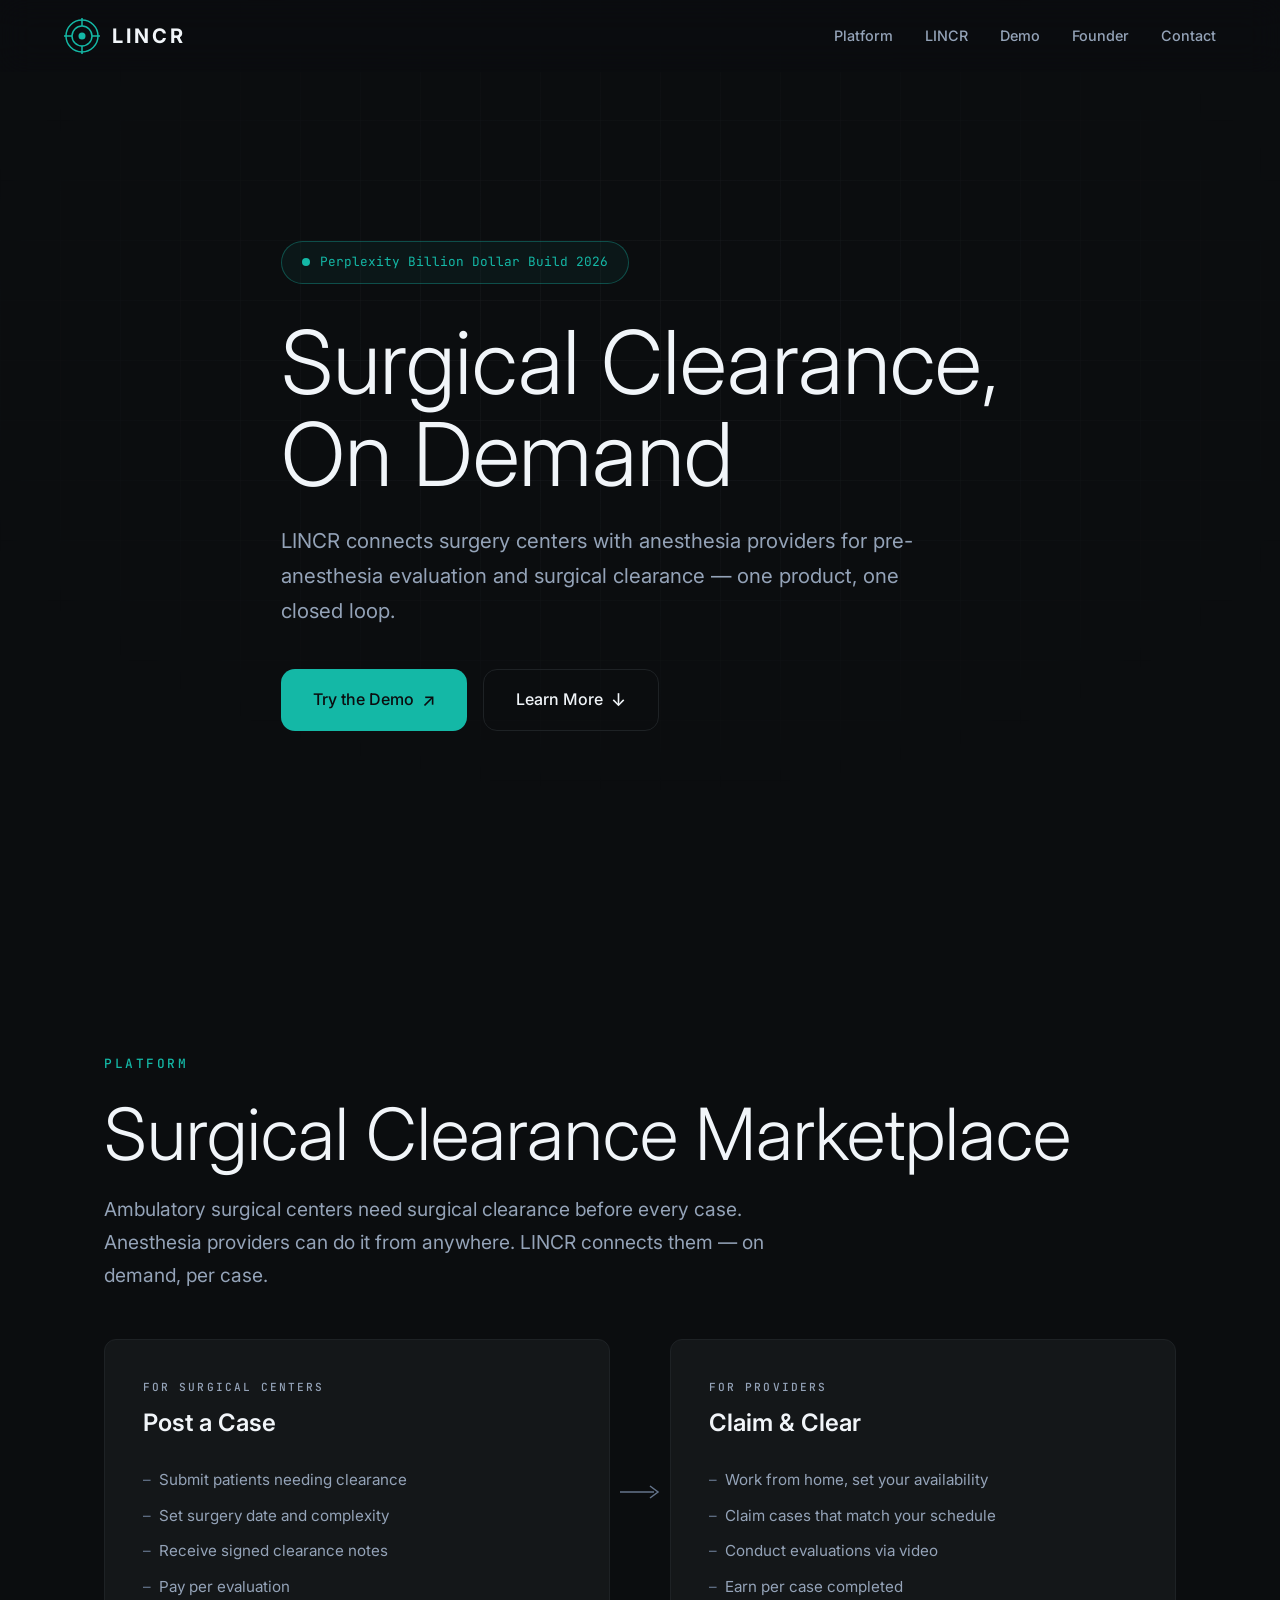
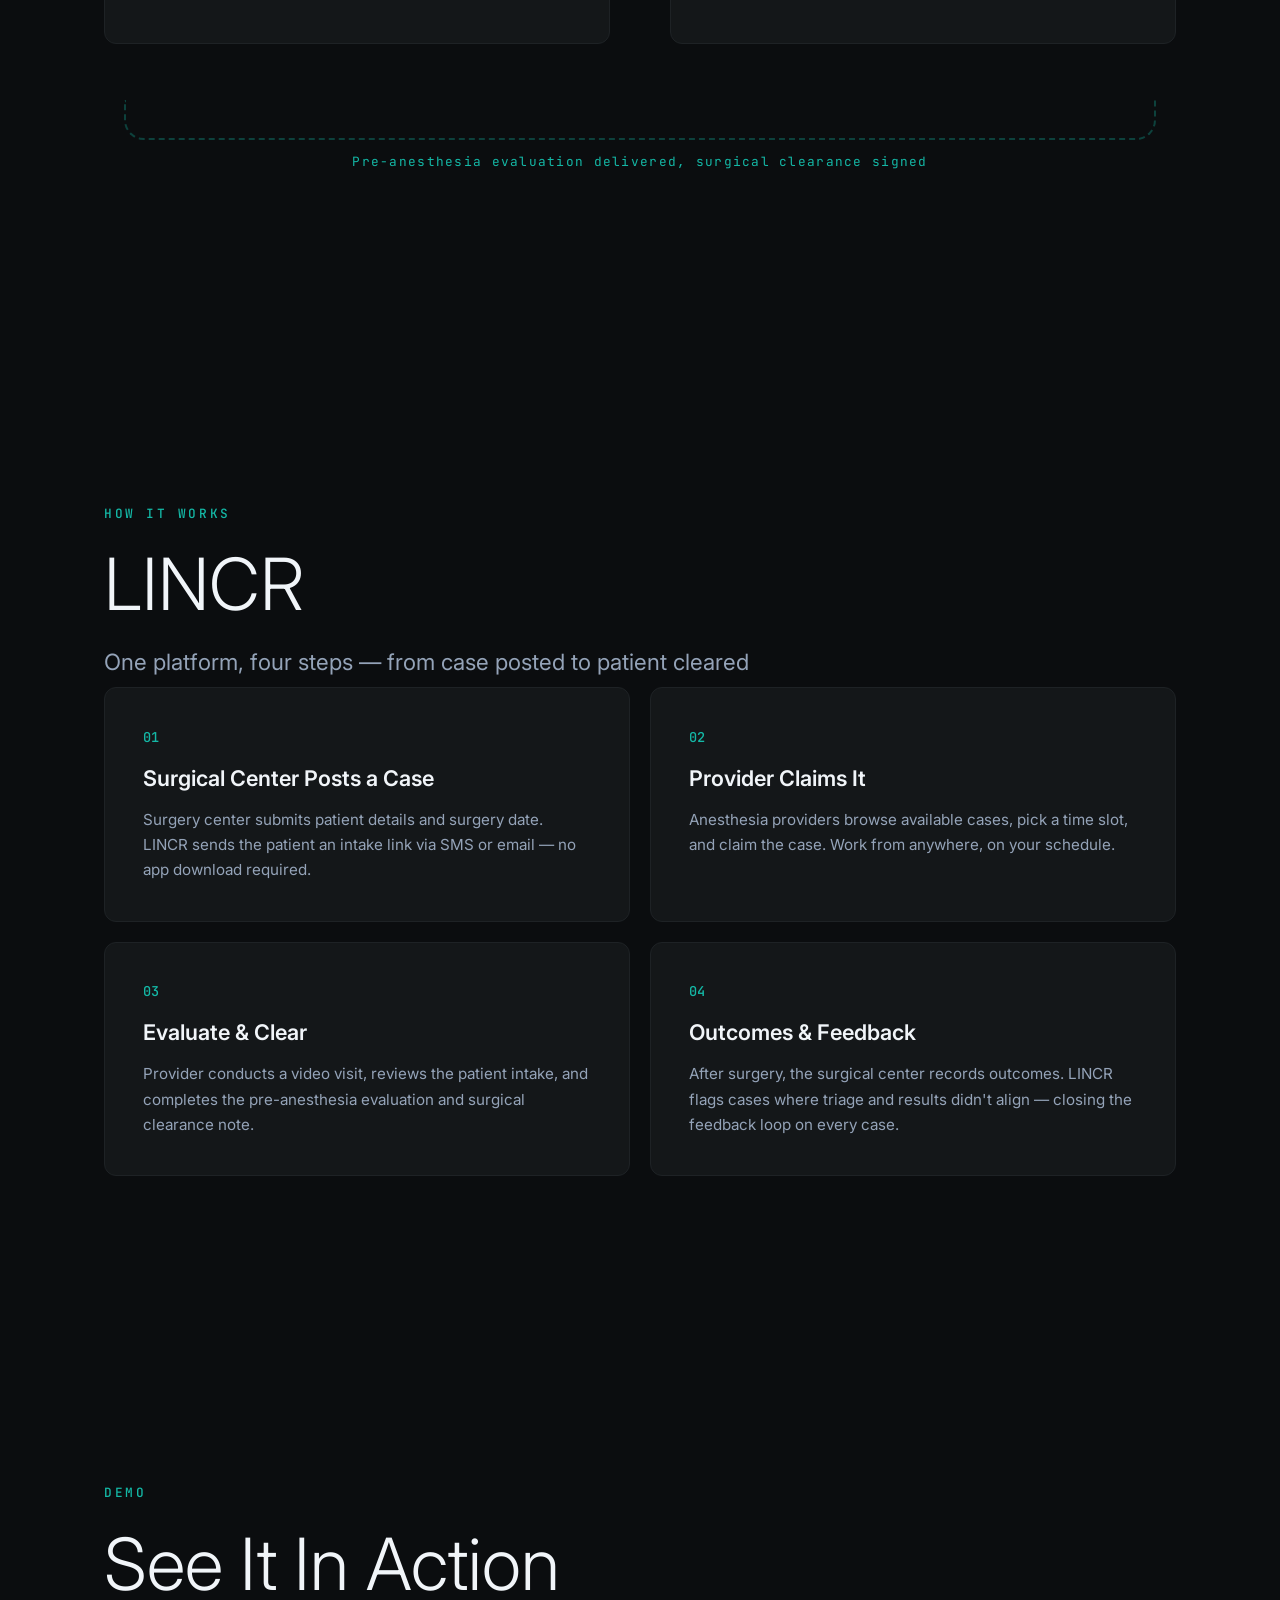
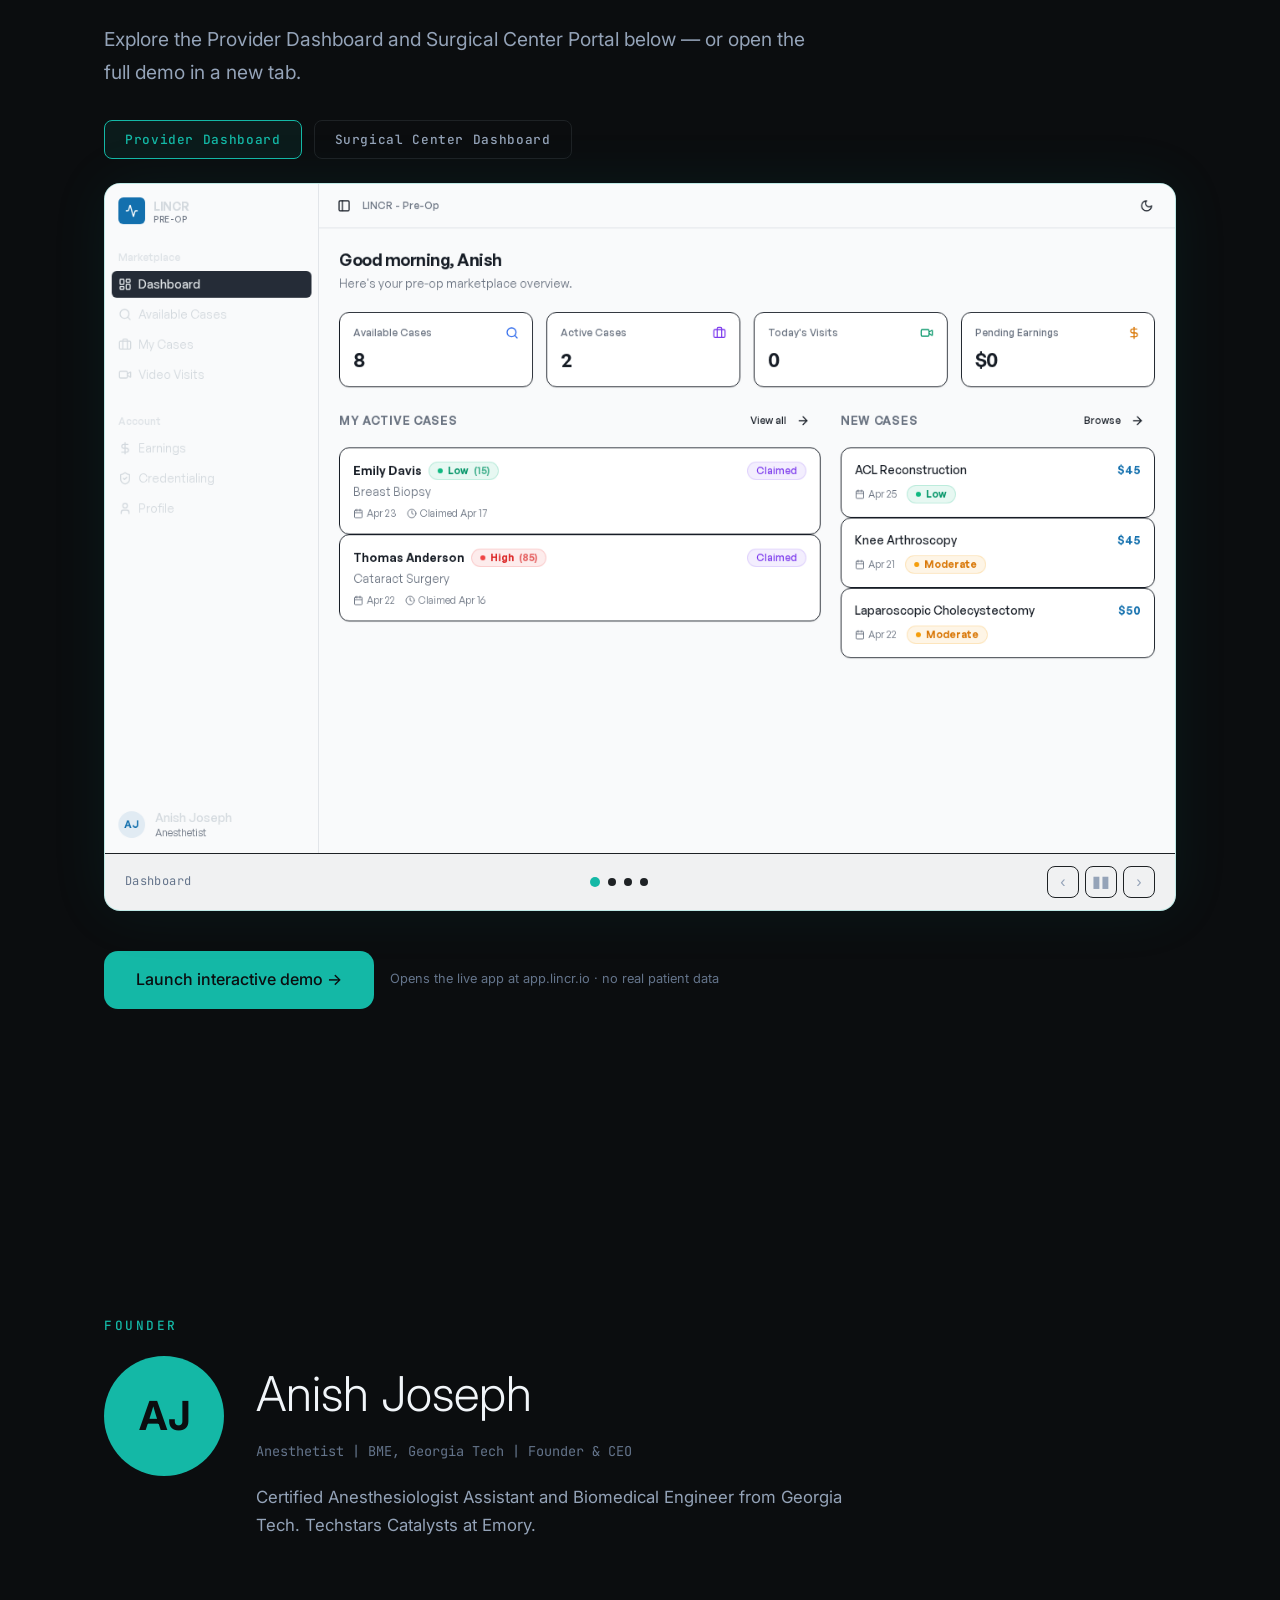
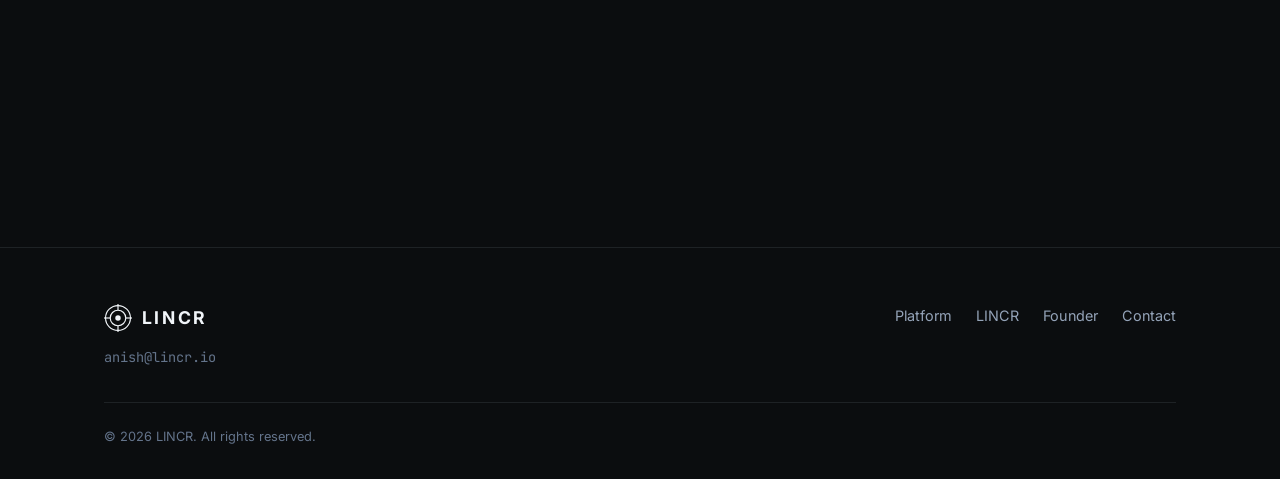
==== index.html @ a6282ba3 "demo: add /demo role picker (facility / provider / patient) Three-card layout matching the landing s" ====
<!DOCTYPE html>
<html lang="en">
<head>
<meta charset="UTF-8">
<meta name="viewport" content="width=device-width, initial-scale=1.0">
<title>LINCR — Surgical Clearance, On Demand</title>
<meta name="description" content="LINCR is a marketplace that connects surgery centers with anesthesia providers for pre-anesthesia evaluation and surgical clearance — on demand, per case.">
<meta property="og:type" content="website">
<meta property="og:title" content="LINCR — Surgical Clearance, On Demand">
<meta property="og:description" content="A marketplace connecting ambulatory surgical centers with anesthesia providers for pre-anesthesia evaluation and surgical clearance — on demand, per case.">
<meta property="og:url" content="https://lincr.io">
<meta property="og:site_name" content="LINCR">
<meta name="twitter:card" content="summary_large_image">
<meta name="twitter:title" content="LINCR — Surgical Clearance, On Demand">
<meta name="twitter:description" content="A marketplace connecting ambulatory surgical centers with anesthesia providers for pre-anesthesia evaluation and surgical clearance — on demand, per case.">
<link rel="preconnect" href="https://fonts.googleapis.com">
<link rel="preconnect" href="https://fonts.gstatic.com" crossorigin>
<link href="https://fonts.googleapis.com/css2?family=Inter:wght@300;400;500;600;700&family=JetBrains+Mono:wght@400;500&display=swap" rel="stylesheet">
<style>
/* ===== RESET & BASE ===== */
*,*::before,*::after{box-sizing:border-box;margin:0;padding:0}
html{scroll-behavior:smooth;-webkit-font-smoothing:antialiased;-moz-osx-font-smoothing:grayscale}
body{font-family:'Inter',system-ui,sans-serif;background:#0b0d0f;color:#f1f5f9;font-weight:400;line-height:1.6;overflow-x:hidden}
a{color:inherit;text-decoration:none}
ul{list-style:none}
img{max-width:100%;display:block}

/* ===== DESIGN TOKENS ===== */
:root{
  --bg:#0b0d0f;
  --surface:#141719;
  --border:#1e2225;
  --accent:#14b8a6;
  --accent-hover:#0d9488;
  --accent-glow:rgba(20,184,166,.15);
  --text-primary:#f1f5f9;
  --text-secondary:#94a3b8;
  --text-muted:#64748b;
  --mono:'JetBrains Mono','Courier New',monospace;
  --container:1200px;
  --section-gap:clamp(80px,12vw,160px);
  --side-pad:clamp(20px,5vw,80px);
}

/* ===== UTILITIES ===== */
.container{max-width:var(--container);margin:0 auto;padding:0 var(--side-pad)}
.section-label{
  font-family:var(--mono);font-size:.8rem;font-weight:500;
  letter-spacing:.2em;text-transform:uppercase;color:var(--accent);
  margin-bottom:1.25rem;
}
.section-heading{
  font-size:clamp(2.5rem,6vw,4.5rem);font-weight:300;line-height:1.1;
  color:var(--text-primary);margin-bottom:1.25rem;
}
.section-subtext{
  font-size:clamp(1rem,1.5vw,1.25rem);color:var(--text-secondary);
  max-width:720px;line-height:1.7;
}
.card{
  background:var(--surface);border:1px solid var(--border);
  border-radius:12px;padding:clamp(24px,3vw,40px);
}
.btn{
  display:inline-flex;align-items:center;gap:.5rem;
  font-family:'Inter',sans-serif;font-size:1rem;font-weight:500;
  padding:16px 32px;border-radius:14px;cursor:pointer;
  transition:all .25s ease;border:none;white-space:nowrap;
}
.btn-primary{background:var(--accent);color:#0b0d0f}
.btn-primary:hover{background:var(--accent-hover);transform:translateY(-1px)}
.btn-ghost{background:transparent;color:var(--text-primary);border:1px solid var(--border)}
.btn-ghost:hover{border-color:var(--text-secondary)}

/* ===== NAV ===== */
.nav{
  position:fixed;top:0;left:0;right:0;z-index:100;
  padding:0 var(--side-pad);height:72px;
  display:flex;align-items:center;
  background:rgba(11,13,15,.6);
  backdrop-filter:blur(16px);-webkit-backdrop-filter:blur(16px);
  border-bottom:1px solid transparent;
  transition:border-color .3s,background .3s;
}
.nav.scrolled{border-bottom-color:var(--border);background:rgba(11,13,15,.92)}
.nav-inner{display:flex;align-items:center;justify-content:space-between;width:100%;max-width:var(--container);margin:0 auto}
.nav-logo{display:flex;align-items:center;gap:.75rem}
.nav-logo svg{width:36px;height:36px}
.nav-logo span{font-size:1.25rem;font-weight:700;letter-spacing:.15em;color:var(--text-primary)}
.nav-links{display:flex;align-items:center;gap:clamp(1.5rem,2.5vw,2.5rem)}
.nav-links a{font-size:.9rem;font-weight:500;color:var(--text-secondary);transition:color .2s;position:relative}
.nav-links a:hover,.nav-links a.active{color:var(--text-primary)}
.nav-links a.active::after{content:'';position:absolute;bottom:-4px;left:0;right:0;height:1px;background:var(--text-primary)}
.burger{display:none;flex-direction:column;gap:5px;cursor:pointer;padding:4px;z-index:110}
.burger span{width:22px;height:2px;background:var(--text-primary);border-radius:2px;transition:all .3s}
.mobile-menu{
  display:none;position:fixed;top:0;left:0;right:0;bottom:0;z-index:105;
  background:rgba(11,13,15,.98);flex-direction:column;align-items:center;
  justify-content:center;gap:2rem;
}
.mobile-menu.open{display:flex}
.mobile-menu a{font-size:1.25rem;font-weight:500;color:var(--text-secondary);transition:color .2s}
.mobile-menu a:hover{color:var(--text-primary)}

/* ===== HERO ===== */
.hero{
  min-height:100vh;display:flex;align-items:center;
  padding-top:72px;position:relative;overflow:hidden;
}
.hero-grid{
  position:absolute;inset:0;
  background-image:
    linear-gradient(rgba(30,34,37,.35) 1px,transparent 1px),
    linear-gradient(90deg,rgba(30,34,37,.35) 1px,transparent 1px);
  background-size:60px 60px;
  mask-image:radial-gradient(ellipse 70% 60% at 50% 40%,black 20%,transparent 80%);
  -webkit-mask-image:radial-gradient(ellipse 70% 60% at 50% 40%,black 20%,transparent 80%);
}
.hero-content{position:relative;z-index:1;padding:clamp(40px,8vw,100px) 0}
.hero-badge{
  display:inline-flex;align-items:center;gap:.625rem;
  font-family:var(--mono);font-size:.8rem;font-weight:400;
  color:var(--accent);padding:10px 20px;
  border:1px solid rgba(20,184,166,.35);border-radius:999px;
  margin-bottom:2rem;background:rgba(20,184,166,.06);
}
.hero-badge .dot{width:8px;height:8px;border-radius:50%;background:var(--accent);flex-shrink:0}
.hero h1{
  font-size:clamp(3rem,8vw,5.5rem);font-weight:300;line-height:1.05;
  color:var(--text-primary);margin-bottom:1.5rem;max-width:800px;
}
.hero-sub{
  font-size:clamp(1.05rem,1.6vw,1.3rem);color:var(--text-secondary);
  max-width:680px;line-height:1.7;margin-bottom:2.5rem;
}
.hero-cta{display:flex;gap:1rem;flex-wrap:wrap}

/* ===== PLATFORM ===== */
.platform{padding:var(--section-gap) 0}
.platform-cards{
  display:grid;grid-template-columns:1fr auto 1fr;align-items:center;
  gap:0;margin-top:3rem;
}
.platform-arrow{
  display:flex;align-items:center;justify-content:center;
  width:60px;color:var(--text-muted);
}
.platform-arrow svg{width:40px;height:24px}
.platform-card-label{
  font-family:var(--mono);font-size:.7rem;font-weight:500;
  letter-spacing:.18em;text-transform:uppercase;color:var(--text-secondary);
  margin-bottom:.5rem;
}
.platform-card-title{font-size:1.5rem;font-weight:600;color:var(--text-primary);margin-bottom:1.25rem}
.platform-card ul li{
  color:var(--text-secondary);padding:.35rem 0;font-size:.95rem;
  padding-left:1rem;position:relative;
}
.platform-card ul li::before{content:'–';position:absolute;left:0;color:var(--text-muted)}
.platform-loop{
  margin-top:2rem;text-align:center;padding:1.5rem 0;
  position:relative;
}
.platform-loop-line{
  width:100%;max-width:calc(100% - 40px);margin:0 auto;
  height:40px;border:2px dashed rgba(20,184,166,.3);
  border-top:none;border-radius:0 0 20px 20px;
}
.platform-loop-text{
  font-family:var(--mono);font-size:.8rem;color:var(--accent);
  letter-spacing:.1em;margin-top:.75rem;
}

/* ===== PRODUCT ===== */
.product{padding:var(--section-gap) 0}
.product-sub{
  font-size:clamp(1.1rem,1.8vw,1.4rem);color:var(--text-secondary);
  margin-bottom:.5rem;
}
.product-subsub{
  font-size:clamp(.95rem,1.2vw,1.05rem);color:var(--text-muted);
  margin-bottom:3rem;
}
.product-grid{display:grid;grid-template-columns:repeat(2,1fr);gap:1.25rem}
.product-card .num{
  font-family:var(--mono);font-size:.85rem;font-weight:500;
  color:var(--accent);margin-bottom:.75rem;
}
.product-card h3{font-size:1.35rem;font-weight:600;color:var(--text-primary);margin-bottom:.75rem}
.product-card p{font-size:.95rem;color:var(--text-secondary);line-height:1.65}
.product-card .big-num{font-size:2.5rem;font-weight:700;color:var(--accent)}
.triage-dots{display:flex;gap:.5rem;margin-top:.5rem}
.triage-dot{width:10px;height:10px;border-radius:50%}
.triage-dot.green{background:#22c55e}
.triage-dot.yellow{background:#eab308}
.triage-dot.red{background:#ef4444}

/* ===== PRICING ===== */
.pricing{padding:var(--section-gap) 0}
.pricing-grid{display:grid;grid-template-columns:repeat(3,1fr);gap:1.25rem;margin-top:3rem}
.pricing-card{position:relative}
.pricing-card.popular{border-color:var(--accent);background:linear-gradient(180deg,rgba(20,184,166,.1) 0%,var(--surface) 100%)}
.pricing-card .tier-name{font-size:1rem;font-weight:500;color:var(--text-secondary);margin-bottom:.75rem}
.pricing-card .pop-badge{
  display:inline-block;font-family:var(--mono);font-size:.65rem;font-weight:500;
  letter-spacing:.15em;text-transform:uppercase;color:var(--accent);
  background:rgba(20,184,166,.12);padding:4px 12px;border-radius:4px;
  margin-left:.75rem;vertical-align:middle;
}
.pricing-card .price{display:flex;align-items:baseline;margin-bottom:1.5rem}
.pricing-card .price .dollar{font-size:1.2rem;font-weight:300;color:var(--text-muted);margin-right:.125rem}
.pricing-card .price .amount{font-size:clamp(3rem,5vw,4.5rem);font-weight:300;color:var(--text-primary);line-height:1}
.pricing-card .price .unit{font-size:.9rem;color:var(--text-muted);margin-left:.5rem}
.pricing-card .custom-label{font-size:clamp(2.5rem,4vw,3.5rem);font-weight:300;color:var(--text-primary);margin-bottom:1.5rem}
.pricing-card .custom-sub{font-size:.9rem;color:var(--text-muted);margin-bottom:1.5rem}
.pricing-card ul li{
  display:flex;align-items:center;gap:.5rem;
  padding:.4rem 0;font-size:.9rem;color:var(--text-secondary);
}
.pricing-card ul li .check{color:var(--accent);font-size:1rem;flex-shrink:0}

/* ROI */
.roi-box{margin-top:1.25rem}
.roi-title{font-size:1.1rem;font-weight:600;color:var(--text-primary);margin-bottom:1.5rem}
.roi-grid{display:grid;grid-template-columns:repeat(4,1fr);gap:1.5rem}
.roi-item .roi-value{font-size:clamp(1.5rem,3vw,2rem);font-weight:600;color:var(--accent);margin-bottom:.25rem}
.roi-item .roi-label{font-size:.8rem;color:var(--text-secondary);line-height:1.4}
.roi-item .roi-detail{font-size:.7rem;color:var(--text-muted);margin-top:.15rem}
.founding-banner{
  margin-top:2.5rem;display:flex;align-items:center;gap:1rem;flex-wrap:wrap;
}
.founding-tag{
  font-family:var(--mono);font-size:.7rem;font-weight:500;
  letter-spacing:.15em;text-transform:uppercase;color:var(--accent);
  border:1px solid rgba(20,184,166,.3);padding:8px 16px;border-radius:6px;
  background:rgba(20,184,166,.06);white-space:nowrap;
}
.founding-text{font-size:.95rem;color:var(--text-secondary)}

/* ===== DEMO ===== */
.demo{padding:var(--section-gap) 0}
.demo-tabs{display:flex;gap:.75rem;margin:2rem 0 1.5rem;flex-wrap:wrap}
.demo-tab{
  font-family:var(--mono);font-size:.8rem;font-weight:500;
  padding:10px 20px;border-radius:8px;cursor:pointer;
  border:1px solid var(--border);background:transparent;
  color:var(--text-secondary);transition:all .2s;letter-spacing:.05em;
}
.demo-tab:hover{border-color:var(--text-muted);color:var(--text-primary)}
.demo-tab.active{
  border-color:var(--accent);color:var(--accent);
  background:rgba(20,184,166,.08);
}
.demo-screenshot-wrap{
  position:relative;width:100%;max-width:1200px;
  border-radius:16px;overflow:hidden;
  border:1px solid rgba(20,184,166,.25);
  box-shadow:0 0 60px rgba(20,184,166,.08);
  background:#f8f9fa;
}
.demo-slideshow{position:relative;width:100%;}
.demo-slideshow img{
  width:100%;height:auto;display:none;
  border-radius:0;
}
.demo-slideshow img.active{display:block;animation:fadeIn .4s ease}
@keyframes fadeIn{from{opacity:0}to{opacity:1}}
.slide-controls{
  display:flex;align-items:center;justify-content:space-between;
  padding:12px 20px;background:rgba(0,0,0,.03);border-top:1px solid var(--border);
}
.slide-dots{display:flex;gap:8px;align-items:center}
.slide-dot{
  width:8px;height:8px;border-radius:50%;background:var(--border);
  border:none;cursor:pointer;padding:0;transition:all .2s;
}
.slide-dot.active{background:var(--accent);width:10px;height:10px}
.slide-label{
  font-family:var(--mono);font-size:.75rem;color:var(--text-muted);
  letter-spacing:.03em;
}
.slide-nav{
  display:flex;gap:6px;
}
.slide-nav button{
  width:32px;height:32px;border-radius:8px;border:1px solid var(--border);
  background:transparent;color:var(--text-secondary);cursor:pointer;
  display:flex;align-items:center;justify-content:center;
  font-size:1rem;transition:all .2s;
}
.slide-nav button:hover{border-color:var(--accent);color:var(--accent)}
.demo-actions{
  display:flex;align-items:center;gap:1rem;margin-top:2rem;flex-wrap:wrap;
}
.demo-actions .or{color:var(--text-muted);font-size:.9rem}
.demo-email{
  font-family:'Inter',sans-serif;font-size:.95rem;
  padding:14px 20px;border-radius:12px;border:1px solid var(--border);
  background:var(--surface);color:var(--text-primary);
  outline:none;min-width:240px;
}
.demo-email::placeholder{color:var(--text-muted)}
.demo-email:focus{border-color:var(--accent)}
.btn-outline{
  font-family:'Inter',sans-serif;font-size:.95rem;font-weight:500;
  padding:14px 24px;border-radius:12px;cursor:pointer;
  border:1px solid var(--accent);background:transparent;
  color:var(--accent);transition:all .2s;
}
.btn-outline:hover{background:rgba(20,184,166,.08)}
.demo-note{font-size:.8rem;color:var(--text-muted);margin-top:1rem}

/* ===== COMPETITION ===== */
.competition{padding:var(--section-gap) 0}
.flywheel-wrap{display:flex;justify-content:center;margin:3rem 0}
.flywheel-svg{width:100%;max-width:560px}
.flywheel-quote{
  text-align:center;font-size:clamp(1rem,1.5vw,1.15rem);
  color:var(--text-secondary);font-style:italic;
  max-width:700px;margin:0 auto;line-height:1.7;
}
.flywheel-quote em{color:var(--accent);font-style:italic}

/* ===== FOUNDER ===== */
.founder{padding:var(--section-gap) 0}
.founder-inner{display:flex;align-items:flex-start;gap:2rem;flex-wrap:wrap}
.founder-avatar{
  width:120px;height:120px;border-radius:50%;
  background:var(--accent);display:flex;align-items:center;justify-content:center;
  font-size:2.5rem;font-weight:700;color:#0b0d0f;flex-shrink:0;
}
.founder-info{flex:1;min-width:280px}
.founder-name{font-size:clamp(2rem,4vw,3rem);font-weight:300;margin-bottom:.5rem}
.founder-title{
  font-family:var(--mono);font-size:.85rem;color:var(--text-muted);
  margin-bottom:1.25rem;
}
.founder-bio{font-size:1.05rem;color:var(--text-secondary);line-height:1.7;max-width:620px}

/* ===== FOOTER ===== */
.footer{
  border-top:1px solid var(--border);
  padding:3.5rem 0 2rem;margin-top:var(--section-gap);
}
.footer-top{display:flex;justify-content:space-between;align-items:flex-start;gap:2rem;flex-wrap:wrap;margin-bottom:2rem}
.footer-brand .footer-logo{display:flex;align-items:center;gap:.6rem;margin-bottom:.75rem}
.footer-brand .footer-logo svg{width:28px;height:28px}
.footer-brand .footer-logo span{font-size:1.1rem;font-weight:700;letter-spacing:.15em;color:var(--text-primary)}
.footer-email{font-family:var(--mono);font-size:.85rem;color:var(--text-muted)}
.footer-nav{display:flex;gap:1.5rem;flex-wrap:wrap}
.footer-nav a{font-size:.9rem;color:var(--text-secondary);transition:color .2s}
.footer-nav a:hover{color:var(--text-primary)}
.footer-bottom{
  border-top:1px solid var(--border);padding-top:1.5rem;
  display:flex;justify-content:space-between;align-items:center;
  flex-wrap:wrap;gap:1rem;
}
.footer-copy{font-size:.8rem;color:var(--text-muted)}
.footer-patent{font-size:.75rem;color:var(--text-muted)}

/* ===== RESPONSIVE ===== */
@media(max-width:900px){
  .platform-cards{grid-template-columns:1fr;gap:1rem}
  .platform-arrow{transform:rotate(90deg);width:auto;padding:1rem 0}
  .product-grid{grid-template-columns:1fr}
  .pricing-grid{grid-template-columns:1fr}
  .roi-grid{grid-template-columns:repeat(2,1fr)}
}
@media(max-width:768px){
  .nav-links{display:none}
  .burger{display:flex}
  .hero h1{font-size:clamp(2.5rem,10vw,3.5rem)}
  .hero-cta{flex-direction:column}
  .hero-cta .btn{width:100%;justify-content:center}
  .demo-actions{flex-direction:column;align-items:stretch}
  .demo-email{min-width:auto;width:100%}
  .demo-screenshot-wrap{border-radius:12px}
  .footer-top{flex-direction:column}
  .founder-avatar{width:90px;height:90px;font-size:2rem}
}
@media(max-width:480px){
  .roi-grid{grid-template-columns:1fr 1fr}
  .founding-banner{flex-direction:column;align-items:flex-start}
}
</style>
</head>
<body>

<!-- ===== NAV ===== -->
<nav class="nav" id="nav">
  <div class="nav-inner">
    <a href="#" class="nav-logo" aria-label="LINCR Home">
      <svg viewBox="0 0 36 36" fill="none" xmlns="http://www.w3.org/2000/svg">
        <circle cx="18" cy="18" r="16" stroke="#14b8a6" stroke-width="1.5"/>
        <circle cx="18" cy="18" r="10" stroke="#14b8a6" stroke-width="1.5"/>
        <circle cx="18" cy="18" r="3.5" fill="#14b8a6"/>
        <line x1="18" y1="0" x2="18" y2="8" stroke="#14b8a6" stroke-width="1.5"/>
        <line x1="18" y1="28" x2="18" y2="36" stroke="#14b8a6" stroke-width="1.5"/>
        <line x1="0" y1="18" x2="8" y2="18" stroke="#14b8a6" stroke-width="1.5"/>
        <line x1="28" y1="18" x2="36" y2="18" stroke="#14b8a6" stroke-width="1.5"/>
      </svg>
      <span>LINCR</span>
    </a>
    <div class="nav-links" id="navLinks">
      <a href="#platform">Platform</a>
      <a href="#product">LINCR</a>
      <a href="#demo">Demo</a>
      <a href="#founder">Founder</a>
      <a href="#contact">Contact</a>
    </div>
    <div class="burger" id="burger" aria-label="Menu" role="button" tabindex="0">
      <span></span><span></span><span></span>
    </div>
  </div>
</nav>

<!-- Mobile Menu -->
<div class="mobile-menu" id="mobileMenu">
  <a href="#platform">Platform</a>
  <a href="#product">LINCR</a>
  <a href="#demo">Demo</a>
  <a href="#founder">Founder</a>
  <a href="#contact">Contact</a>
</div>

<!-- ===== HERO ===== -->
<section class="hero" id="hero">
  <div class="hero-grid"></div>
  <div class="container hero-content">
    <div class="hero-badge">
      <span class="dot"></span>
      Perplexity Billion Dollar Build 2026
    </div>
    <h1>Surgical Clearance,<br>On Demand</h1>
    <p class="hero-sub">LINCR connects surgery centers with anesthesia providers for pre-anesthesia evaluation and surgical clearance — one product, one closed loop.</p>
    <div class="hero-cta">
      <a href="#demo" class="btn btn-primary">Try the Demo <span style="font-size:1.1em">↗</span></a>
      <a href="#platform" class="btn btn-ghost">Learn More <span style="font-size:1.1em">↓</span></a>
    </div>
  </div>
</section>

<!-- ===== PLATFORM ===== -->
<section class="platform" id="platform">
  <div class="container">
    <div class="section-label">Platform</div>
    <h2 class="section-heading">Surgical Clearance Marketplace</h2>
    <p class="section-subtext">Ambulatory surgical centers need surgical clearance before every case. Anesthesia providers can do it from anywhere. LINCR connects them — on demand, per case.</p>

    <div class="platform-cards">
      <div class="card platform-card">
        <div class="platform-card-label">For Surgical Centers</div>
        <div class="platform-card-title">Post a Case</div>
        <ul>
          <li>Submit patients needing clearance</li>
          <li>Set surgery date and complexity</li>
          <li>Receive signed clearance notes</li>
          <li>Pay per evaluation</li>
        </ul>
      </div>

      <div class="platform-arrow">
        <svg viewBox="0 0 40 24" fill="none" xmlns="http://www.w3.org/2000/svg">
          <line x1="0" y1="12" x2="34" y2="12" stroke="currentColor" stroke-width="1.5"/>
          <polyline points="30,6 38,12 30,18" stroke="currentColor" stroke-width="1.5" fill="none"/>
        </svg>
      </div>

      <div class="card platform-card">
        <div class="platform-card-label">For Providers</div>
        <div class="platform-card-title">Claim &amp; Clear</div>
        <ul>
          <li>Work from home, set your availability</li>
          <li>Claim cases that match your schedule</li>
          <li>Conduct evaluations via video</li>
          <li>Earn per case completed</li>
        </ul>
      </div>
    </div>

    <div class="platform-loop">
      <div class="platform-loop-line"></div>
      <div class="platform-loop-text">Pre-anesthesia evaluation delivered, surgical clearance signed</div>
    </div>
  </div>
</section>

<!-- ===== PRODUCT ===== -->
<section class="product" id="product">
  <div class="container">
    <div class="section-label">How It Works</div>
    <h2 class="section-heading">LINCR</h2>
    <p class="product-sub">One platform, four steps — from case posted to patient cleared</p>

    <div class="product-grid">
      <div class="card product-card">
        <div class="num">01</div>
        <h3>Surgical Center Posts a Case</h3>
        <p>Surgery center submits patient details and surgery date. LINCR sends the patient an intake link via SMS or email — no app download required.</p>
      </div>
      <div class="card product-card">
        <div class="num">02</div>
        <h3>Provider Claims It</h3>
        <p>Anesthesia providers browse available cases, pick a time slot, and claim the case. Work from anywhere, on your schedule.</p>
      </div>
      <div class="card product-card">
        <div class="num">03</div>
        <h3>Evaluate &amp; Clear</h3>
        <p>Provider conducts a video visit, reviews the patient intake, and completes the pre-anesthesia evaluation and surgical clearance note.</p>
      </div>
      <div class="card product-card">
        <div class="num">04</div>
        <h3>Outcomes &amp; Feedback</h3>
        <p>After surgery, the surgical center records outcomes. LINCR flags cases where triage and results didn't align — closing the feedback loop on every case.</p>
      </div>
    </div>
  </div>
</section>



<!-- ===== DEMO ===== -->
<section class="demo" id="demo">
  <div class="container">
    <div class="section-label">Demo</div>
    <h2 class="section-heading">See It In Action</h2>
    <p class="section-subtext">Explore the Provider Dashboard and Surgical Center Portal below — or open the full demo in a new tab.</p>

    <div class="demo-tabs">
      <button class="demo-tab active" data-view="provider">Provider Dashboard</button>
      <button class="demo-tab" data-view="asc">Surgical Center Dashboard</button>
    </div>

    <div class="demo-screenshot-wrap">
      <!-- Provider Dashboard slideshow -->
      <div class="demo-slideshow" id="slideshow-provider">
        <img src="provider-1-login.png" alt="Provider dashboard overview" data-label="Dashboard" class="active">
        <img src="provider-2-available.png" alt="Available cases marketplace" data-label="Available Cases">
        <img src="provider-3-claim.png" alt="Claim case and schedule visit" data-label="Claim & Schedule">
        <img src="provider-3-casedetail.png" alt="Case detail with triage" data-label="Case Detail">
      </div>
      <!-- ASC Dashboard slideshow -->
      <div class="demo-slideshow" id="slideshow-asc" style="display:none">
        <img src="images/facility-4-cases.png" alt="Facility cases" data-label="Cases" class="active">
        <img src="images/facility-5-postcase.png" alt="Post a case form" data-label="Post a Case">
        <img src="images/facility-1-outcomes.png" alt="Outcome summary" data-label="Outcome Summary">
        <img src="images/facility-2-missed.png" alt="Missed cases" data-label="Missed Cases">
        <img src="images/facility-3-all-outcomes.png" alt="All outcomes" data-label="All Outcomes">
      </div>

      <!-- Slide controls -->
      <div class="slide-controls">
        <span class="slide-label" id="slideLabel">Dashboard</span>
        <div class="slide-dots" id="slideDots"></div>
        <div class="slide-nav">
          <button id="slidePrev" aria-label="Previous slide">&#8249;</button>
          <button id="slidePause" aria-label="Pause slideshow" title="Pause">&#9646;&#9646;</button>
          <button id="slideNext" aria-label="Next slide">&#8250;</button>
        </div>
      </div>
    </div>

    <div class="demo-actions" style="margin-top:2.5rem;display:flex;gap:1rem;flex-wrap:wrap;align-items:center">
      <a class="btn btn-primary" href="/demo">Launch interactive demo &rarr;</a>
      <span class="demo-note" style="margin-top:0">Opens the live app at app.lincr.io &middot; no real patient data</span>
    </div>

  </div>
</section>

<!-- ===== FOUNDER ===== -->
<section class="founder" id="founder">
  <div class="container">
    <div class="section-label">Founder</div>
    <div class="founder-inner">
      <div class="founder-avatar">AJ</div>
      <div class="founder-info">
        <h2 class="founder-name">Anish Joseph</h2>
        <div class="founder-title">Anesthetist | BME, Georgia Tech | Founder &amp; CEO</div>
        <p class="founder-bio">Certified Anesthesiologist Assistant and Biomedical Engineer from Georgia Tech. Techstars Catalysts at Emory.</p>
      </div>
    </div>
  </div>
</section>

<!-- ===== FOOTER ===== -->
<footer class="footer" id="contact">
  <div class="container">
    <div class="footer-top">
      <div class="footer-brand">
        <div class="footer-logo">
          <svg viewBox="0 0 36 36" fill="none" xmlns="http://www.w3.org/2000/svg">
            <circle cx="18" cy="18" r="16" stroke="#f1f5f9" stroke-width="1.5"/>
            <circle cx="18" cy="18" r="10" stroke="#f1f5f9" stroke-width="1.5"/>
            <circle cx="18" cy="18" r="3.5" fill="#f1f5f9"/>
            <line x1="18" y1="0" x2="18" y2="8" stroke="#f1f5f9" stroke-width="1.5"/>
            <line x1="18" y1="28" x2="18" y2="36" stroke="#f1f5f9" stroke-width="1.5"/>
            <line x1="0" y1="18" x2="8" y2="18" stroke="#f1f5f9" stroke-width="1.5"/>
            <line x1="28" y1="18" x2="36" y2="18" stroke="#f1f5f9" stroke-width="1.5"/>
          </svg>
          <span>LINCR</span>
        </div>
        <a href="mailto:anish@lincr.io" class="footer-email">anish@lincr.io</a>
      </div>
      <div class="footer-nav">
        <a href="#platform">Platform</a>
        <a href="#product">LINCR</a>

        <a href="#founder">Founder</a>
        <a href="#contact">Contact</a>
      </div>
    </div>
    <div class="footer-bottom">
      <span class="footer-copy">© 2026 LINCR. All rights reserved.</span>

    </div>
  </div>
</footer>

<script>
/* ===== NAV SCROLL EFFECT ===== */
const nav = document.getElementById('nav');
const sections = document.querySelectorAll('section[id]');
const navLinks = document.querySelectorAll('.nav-links a');

window.addEventListener('scroll', () => {
  nav.classList.toggle('scrolled', window.scrollY > 40);

  // Active link tracking
  let current = '';
  sections.forEach(s => {
    const top = s.offsetTop - 120;
    if (window.scrollY >= top) current = s.getAttribute('id');
  });
  navLinks.forEach(a => {
    a.classList.toggle('active', a.getAttribute('href') === '#' + current);
  });
}, { passive: true });

/* ===== BURGER MENU ===== */
const burger = document.getElementById('burger');
const mobileMenu = document.getElementById('mobileMenu');
const mobileLinks = mobileMenu.querySelectorAll('a');

function toggleMenu() {
  const open = mobileMenu.classList.toggle('open');
  document.body.style.overflow = open ? 'hidden' : '';
  const spans = burger.querySelectorAll('span');
  if (open) {
    spans[0].style.transform = 'rotate(45deg) translate(5px, 5px)';
    spans[1].style.opacity = '0';
    spans[2].style.transform = 'rotate(-45deg) translate(5px, -5px)';
  } else {
    spans[0].style.transform = '';
    spans[1].style.opacity = '';
    spans[2].style.transform = '';
  }
}

burger.addEventListener('click', toggleMenu);
burger.addEventListener('keydown', e => { if (e.key === 'Enter') toggleMenu(); });
mobileLinks.forEach(a => a.addEventListener('click', () => {
  if (mobileMenu.classList.contains('open')) toggleMenu();
}));

/* ===== DEMO SLIDESHOW ===== */
const tabs = document.querySelectorAll('.demo-tab');
const slideshows = document.querySelectorAll('.demo-slideshow');
const slideLabel = document.getElementById('slideLabel');
const slideDots = document.getElementById('slideDots');
const prevBtn = document.getElementById('slidePrev');
const nextBtn = document.getElementById('slideNext');

let currentView = 'provider';
let currentSlide = 0;
let autoTimer = null;
let isPaused = false;
const pauseBtn = document.getElementById('slidePause');

function getActiveSlideshow() {
  return document.getElementById('slideshow-' + currentView);
}

function getSlides() {
  return getActiveSlideshow().querySelectorAll('img');
}

function renderDots() {
  const slides = getSlides();
  slideDots.innerHTML = '';
  slides.forEach((_, i) => {
    const dot = document.createElement('button');
    dot.className = 'slide-dot' + (i === currentSlide ? ' active' : '');
    dot.addEventListener('click', () => goToSlide(i));
    slideDots.appendChild(dot);
  });
}

function goToSlide(idx) {
  const slides = getSlides();
  if (idx < 0) idx = slides.length - 1;
  if (idx >= slides.length) idx = 0;
  slides.forEach(img => img.classList.remove('active'));
  slides[idx].classList.add('active');
  currentSlide = idx;
  slideLabel.textContent = slides[idx].dataset.label;
  renderDots();
  resetAutoAdvance();
}

function resetAutoAdvance() {
  clearInterval(autoTimer);
  if (!isPaused) {
    autoTimer = setInterval(() => {
      goToSlide(currentSlide + 1);
    }, 4000);
  }
}

function togglePause() {
  isPaused = !isPaused;
  if (isPaused) {
    clearInterval(autoTimer);
    pauseBtn.innerHTML = '&#9654;';
    pauseBtn.title = 'Play';
    pauseBtn.setAttribute('aria-label', 'Play slideshow');
  } else {
    resetAutoAdvance();
    pauseBtn.innerHTML = '&#9646;&#9646;';
    pauseBtn.title = 'Pause';
    pauseBtn.setAttribute('aria-label', 'Pause slideshow');
  }
}

function switchView(view) {
  currentView = view;
  currentSlide = 0;
  slideshows.forEach(s => s.style.display = 'none');
  getActiveSlideshow().style.display = '';
  const slides = getSlides();
  slides.forEach(img => img.classList.remove('active'));
  slides[0].classList.add('active');
  slideLabel.textContent = slides[0].dataset.label;
  renderDots();
  resetAutoAdvance();
}

tabs.forEach(tab => {
  tab.addEventListener('click', () => {
    tabs.forEach(t => t.classList.remove('active'));
    tab.classList.add('active');
    switchView(tab.dataset.view);
  });
});

prevBtn.addEventListener('click', () => goToSlide(currentSlide - 1));
nextBtn.addEventListener('click', () => goToSlide(currentSlide + 1));
pauseBtn.addEventListener('click', togglePause);

// Initialize
renderDots();
resetAutoAdvance();

/* ===== SMOOTH SCROLL (fallback for older browsers) ===== */
document.querySelectorAll('a[href^="#"]').forEach(a => {
  a.addEventListener('click', e => {
    const target = document.querySelector(a.getAttribute('href'));
    if (target) {
      e.preventDefault();
      target.scrollIntoView({ behavior: 'smooth', block: 'start' });
    }
  });
});
</script>
</body>
</html>
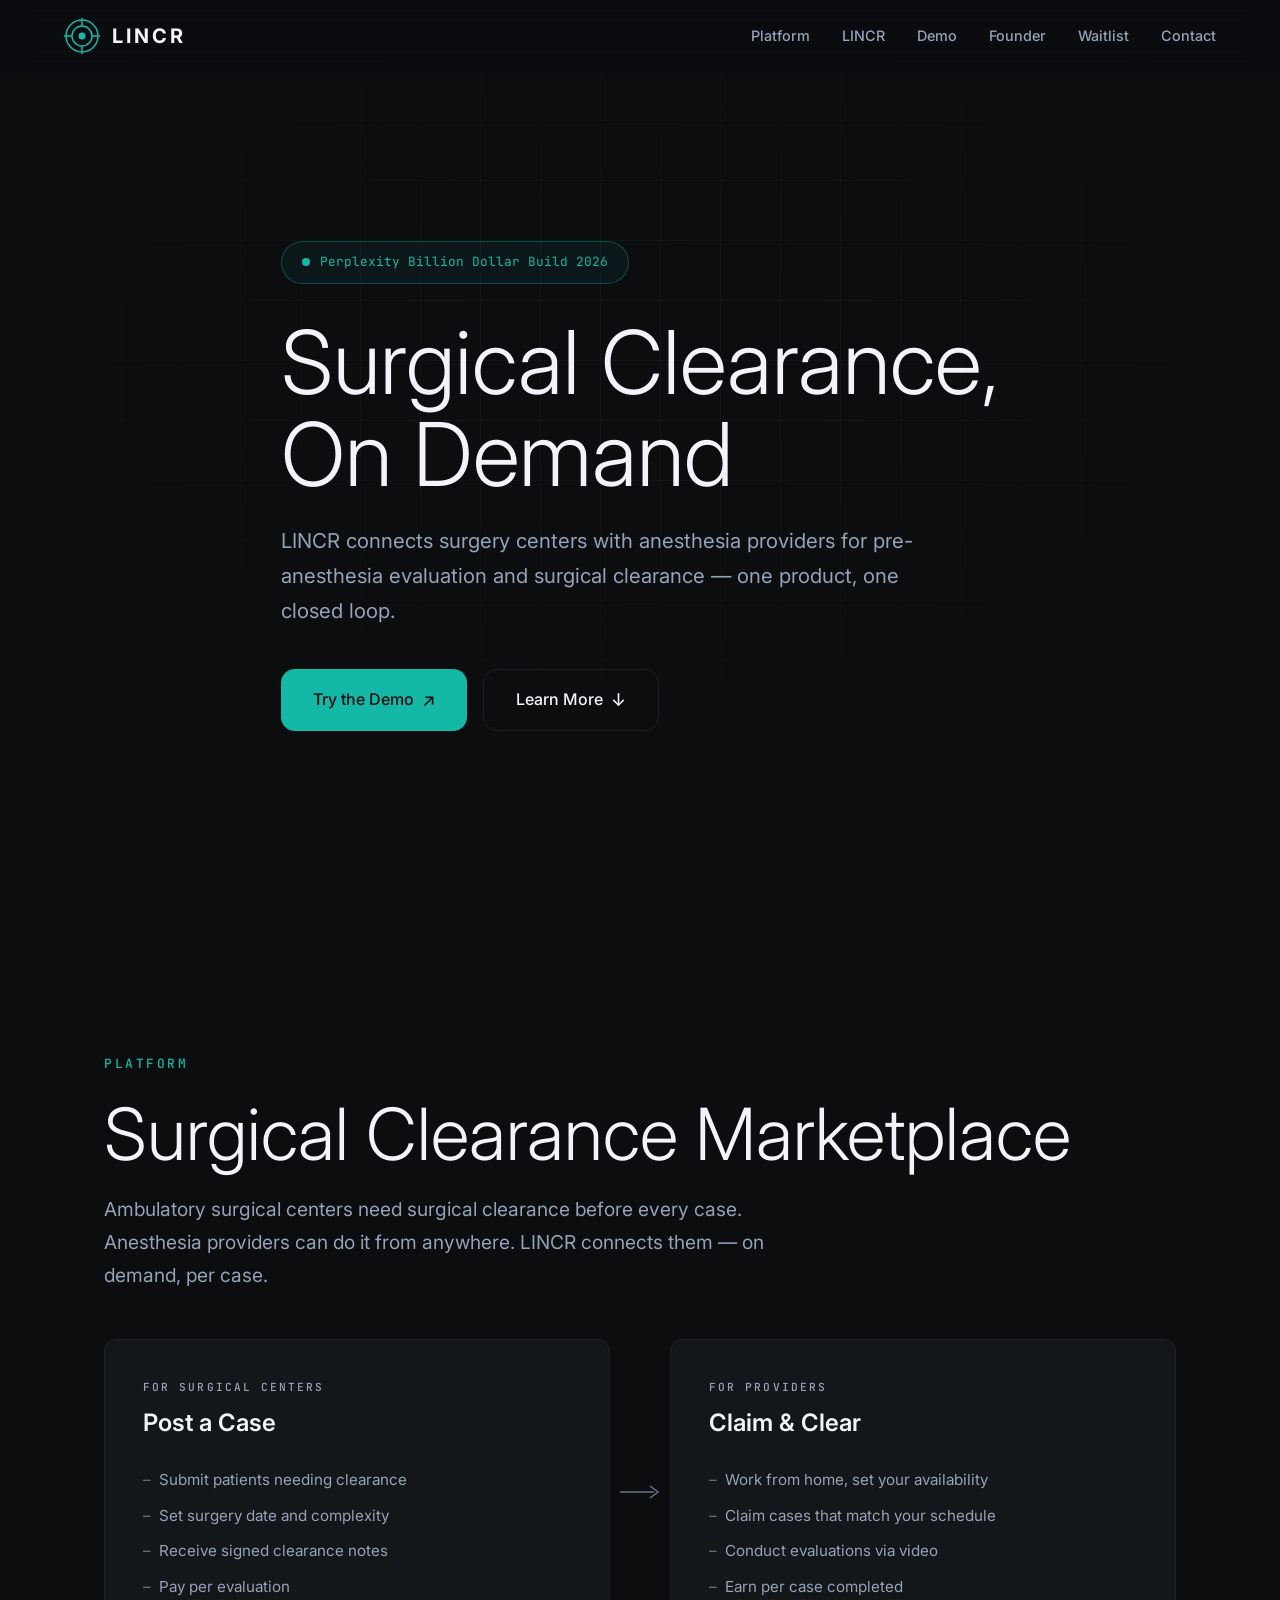
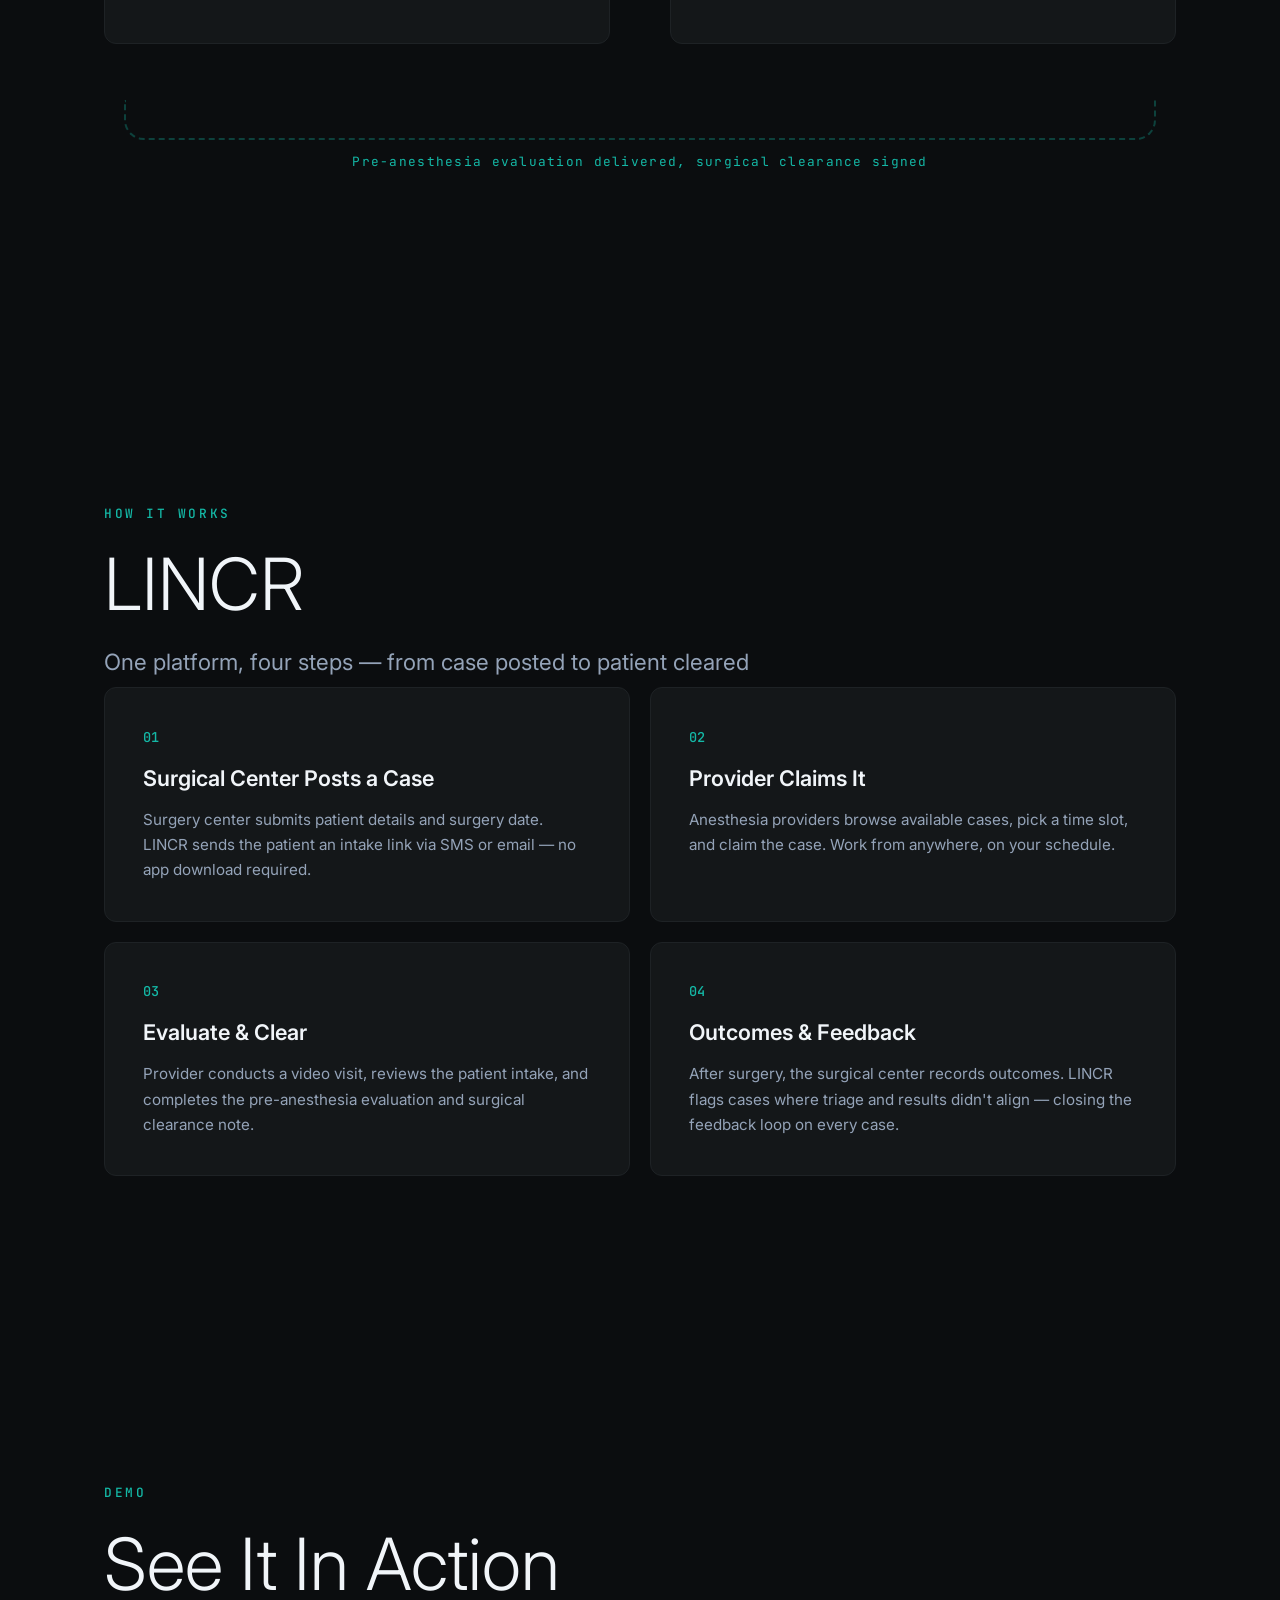
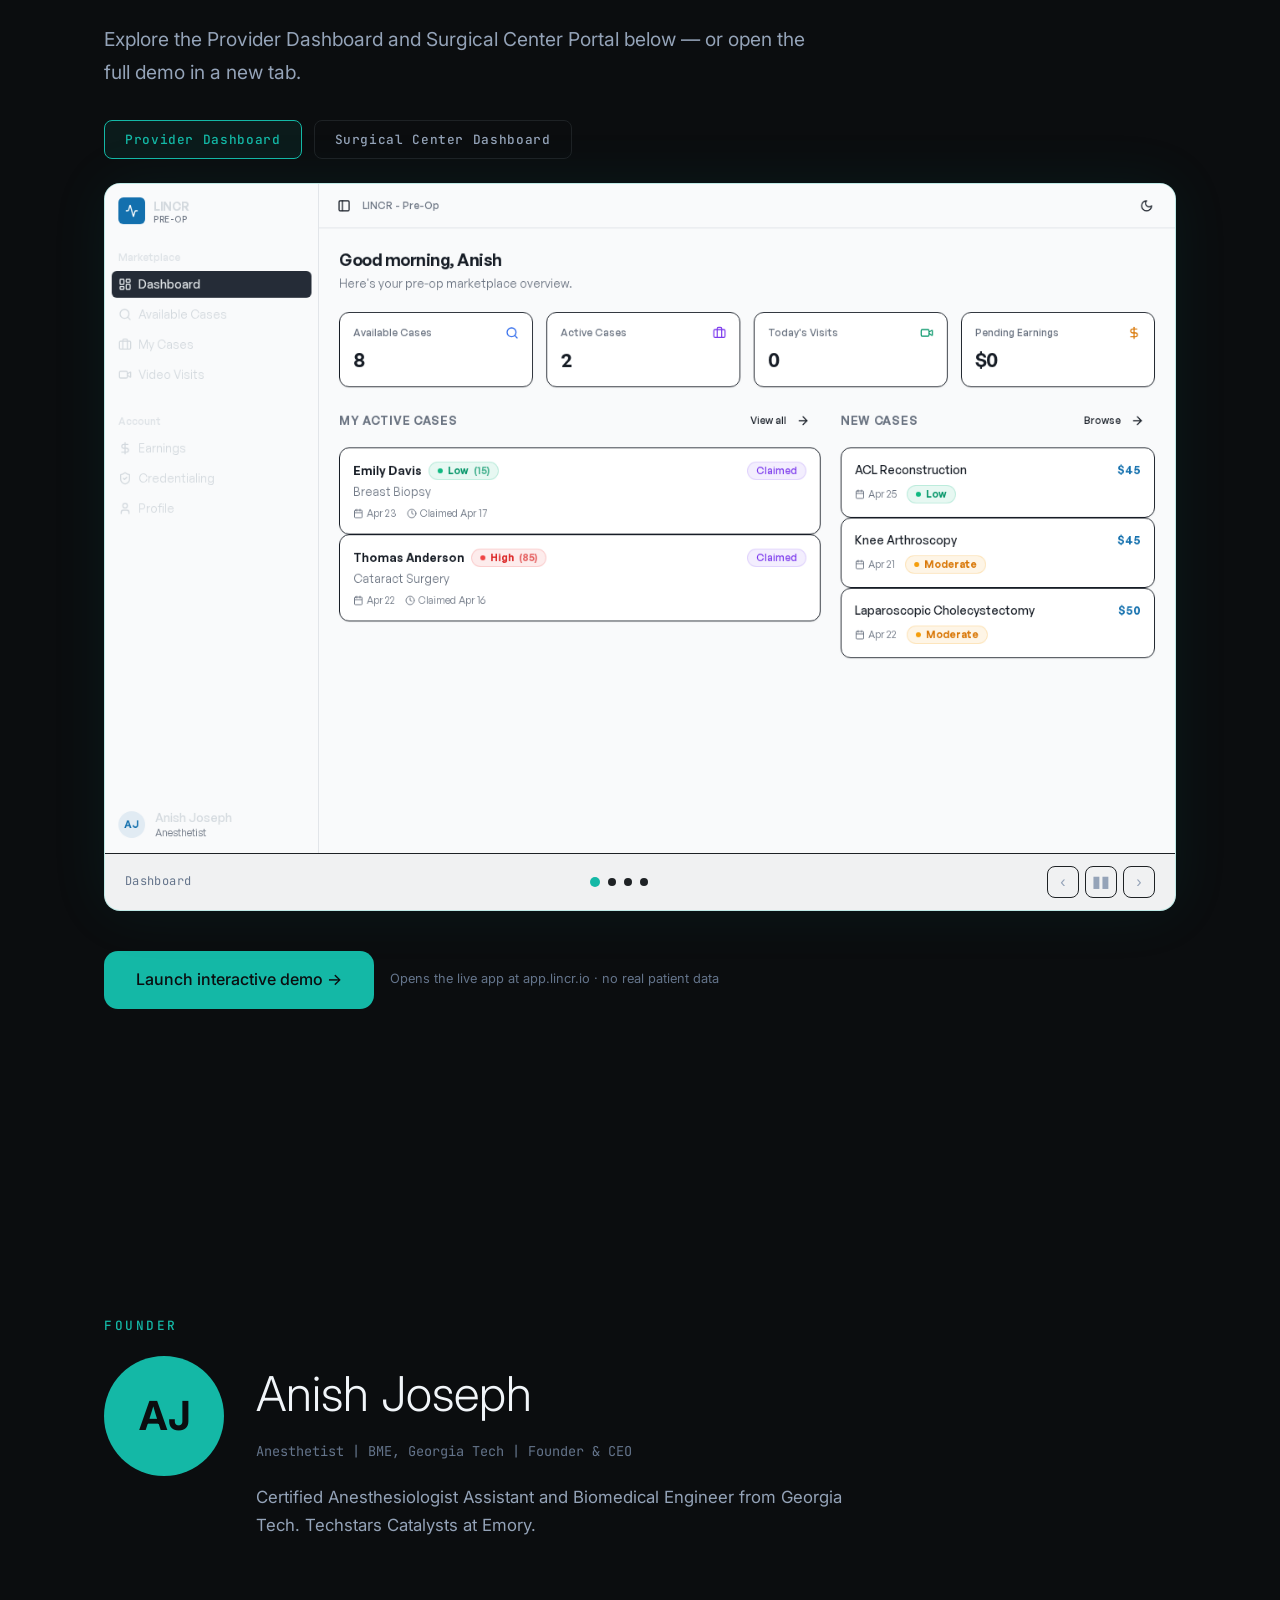
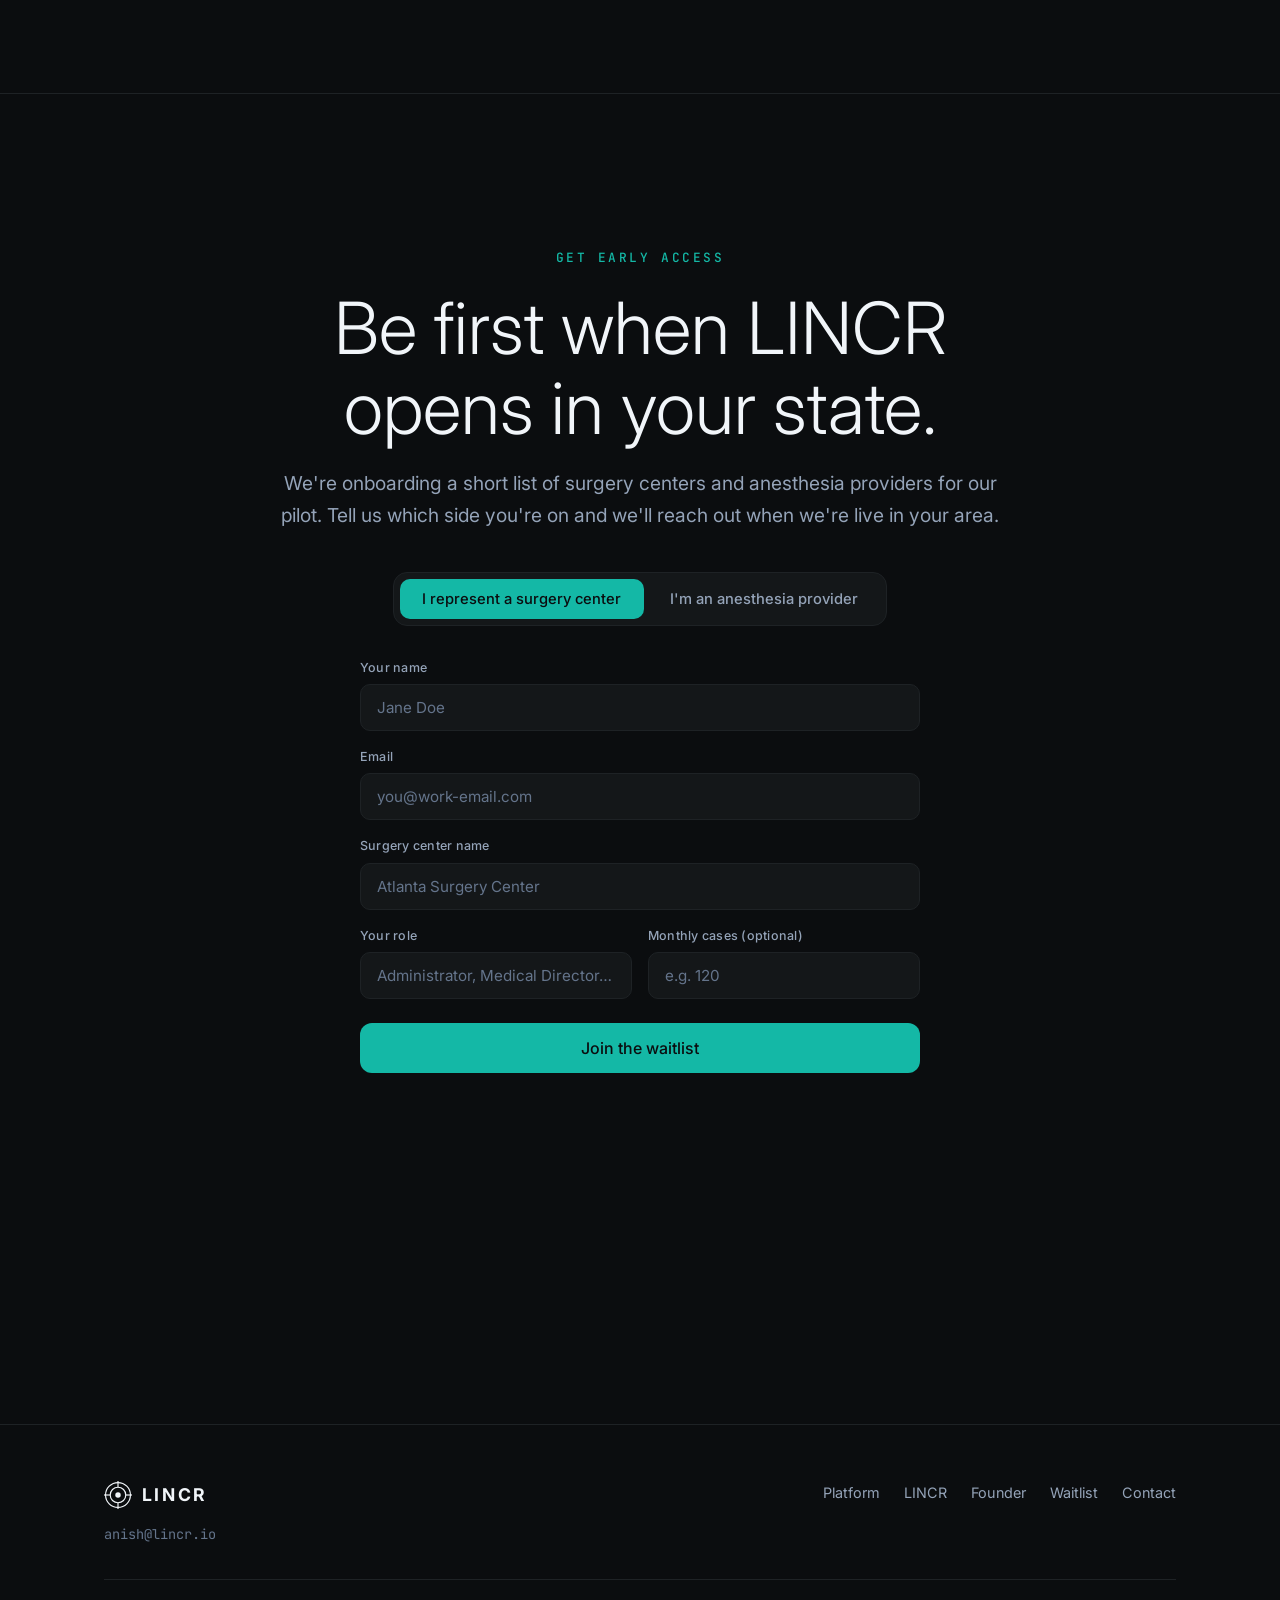
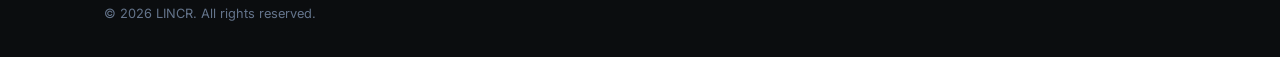
==== commit f1a5b131: "waitlist: add homepage sign-up + investor-grade /demo rebuild - index.html: new #waitlist section wi" ====
--- a/index.html
+++ b/index.html
@@ -406,6 +406,7 @@
       <a href="#product">LINCR</a>
       <a href="#demo">Demo</a>
       <a href="#founder">Founder</a>
+      <a href="#waitlist">Waitlist</a>
       <a href="#contact">Contact</a>
     </div>
     <div class="burger" id="burger" aria-label="Menu" role="button" tabindex="0">
@@ -420,6 +421,7 @@
   <a href="#product">LINCR</a>
   <a href="#demo">Demo</a>
   <a href="#founder">Founder</a>
+  <a href="#waitlist">Waitlist</a>
   <a href="#contact">Contact</a>
 </div>
 
@@ -582,6 +584,262 @@
     </div>
   </div>
 </section>
+
+<!-- ===== WAITLIST ===== -->
+<style>
+.waitlist{padding:var(--section-gap) 0;border-top:1px solid var(--border)}
+.waitlist .inner{max-width:720px;margin:0 auto;text-align:center}
+.waitlist .section-subtext{margin:0 auto 2.5rem}
+.wl-toggle{
+  display:inline-flex;gap:.25rem;padding:.35rem;
+  background:var(--surface);border:1px solid var(--border);
+  border-radius:14px;margin-bottom:2rem;
+}
+.wl-toggle button{
+  font-family:'Inter',sans-serif;font-size:.92rem;font-weight:500;
+  padding:.7rem 1.4rem;border-radius:10px;cursor:pointer;
+  background:transparent;color:var(--text-secondary);border:none;
+  transition:all .2s ease;
+}
+.wl-toggle button:hover{color:var(--text-primary)}
+.wl-toggle button.active{
+  background:var(--accent);color:#0b0d0f;font-weight:500;
+}
+.wl-form{
+  display:grid;grid-template-columns:1fr 1fr;gap:1rem;
+  text-align:left;max-width:560px;margin:0 auto;
+}
+.wl-form .full{grid-column:1 / -1}
+.wl-field{display:flex;flex-direction:column;gap:.4rem}
+.wl-field label{
+  font-size:.78rem;font-weight:500;color:var(--text-secondary);
+  letter-spacing:.02em;
+}
+.wl-field input, .wl-field select{
+  font-family:'Inter',sans-serif;font-size:.95rem;
+  padding:13px 16px;border-radius:10px;
+  border:1px solid var(--border);
+  background:var(--surface);color:var(--text-primary);
+  outline:none;width:100%;
+  transition:border-color .15s ease;
+}
+.wl-field input:focus, .wl-field select:focus{border-color:var(--accent)}
+.wl-field input::placeholder{color:var(--text-muted)}
+.wl-field select{
+  appearance:none;-webkit-appearance:none;
+  background-image:url("data:image/svg+xml;utf8,<svg xmlns='http://www.w3.org/2000/svg' width='12' height='8' viewBox='0 0 12 8' fill='none'><path d='M1 1.5L6 6.5L11 1.5' stroke='%2394a3b8' stroke-width='1.5' stroke-linecap='round' stroke-linejoin='round'/></svg>");
+  background-repeat:no-repeat;background-position:right 16px center;
+  padding-right:40px;
+}
+.wl-hp{position:absolute;left:-9999px;width:1px;height:1px;opacity:0;pointer-events:none}
+.wl-submit{
+  grid-column:1 / -1;margin-top:.5rem;
+  font-family:'Inter',sans-serif;font-size:1rem;font-weight:500;
+  padding:15px 28px;border-radius:12px;cursor:pointer;
+  background:var(--accent);color:#0b0d0f;border:none;
+  transition:all .2s ease;
+}
+.wl-submit:hover:not(:disabled){background:var(--accent-hover);transform:translateY(-1px)}
+.wl-submit:disabled{opacity:.6;cursor:wait;transform:none}
+.wl-status{
+  grid-column:1 / -1;margin-top:.5rem;min-height:1.25rem;
+  font-size:.88rem;line-height:1.5;text-align:center;
+}
+.wl-status.error{color:#f87171}
+.wl-status.success{color:var(--accent)}
+.wl-success{
+  max-width:480px;margin:0 auto;text-align:center;
+  padding:2rem;background:var(--surface);
+  border:1px solid rgba(20,184,166,.3);border-radius:14px;
+}
+.wl-success h3{
+  font-size:1.25rem;font-weight:500;color:var(--text-primary);
+  margin-bottom:.5rem;
+}
+.wl-success p{color:var(--text-secondary);font-size:.95rem;line-height:1.6}
+.wl-role-label{
+  font-size:.82rem;color:var(--text-muted);
+  margin-bottom:.25rem;display:block;
+}
+@media (max-width:560px){
+  .wl-form{grid-template-columns:1fr}
+}
+</style>
+<section class="waitlist" id="waitlist">
+  <div class="container">
+    <div class="inner">
+      <div class="section-label">Get Early Access</div>
+      <h2 class="section-heading">Be first when LINCR opens in your state.</h2>
+      <p class="section-subtext">We're onboarding a short list of surgery centers and anesthesia providers for our pilot. Tell us which side you're on and we'll reach out when we're live in your area.</p>
+
+      <div class="wl-toggle" role="tablist" aria-label="Select your role">
+        <button type="button" class="active" data-role="facility" role="tab" aria-selected="true">I represent a surgery center</button>
+        <button type="button" data-role="provider" role="tab" aria-selected="false">I'm an anesthesia provider</button>
+      </div>
+
+      <form class="wl-form" id="waitlistForm" novalidate>
+        <!-- Honeypot — hidden from real humans, catches naive bots -->
+        <input class="wl-hp" type="text" name="hp" tabindex="-1" autocomplete="off" aria-hidden="true">
+
+        <div class="wl-field full">
+          <label for="wlName">Your name</label>
+          <input id="wlName" name="name" type="text" required autocomplete="name" placeholder="Jane Doe">
+        </div>
+
+        <div class="wl-field full">
+          <label for="wlEmail">Email</label>
+          <input id="wlEmail" name="email" type="email" required autocomplete="email" placeholder="you@work-email.com">
+        </div>
+
+        <!-- Facility-only fields -->
+        <div class="wl-field full" data-role-only="facility">
+          <label for="wlFacility">Surgery center name</label>
+          <input id="wlFacility" name="facilityName" type="text" placeholder="Atlanta Surgery Center">
+        </div>
+        <div class="wl-field" data-role-only="facility">
+          <label for="wlRoleAt">Your role</label>
+          <input id="wlRoleAt" name="roleAtFacility" type="text" placeholder="Administrator, Medical Director…">
+        </div>
+        <div class="wl-field" data-role-only="facility">
+          <label for="wlVolume">Monthly cases (optional)</label>
+          <input id="wlVolume" name="monthlyVolume" type="number" min="0" placeholder="e.g. 120">
+        </div>
+
+        <!-- Provider-only fields -->
+        <div class="wl-field" data-role-only="provider" style="display:none">
+          <label for="wlCreds">Credentials</label>
+          <select id="wlCreds" name="credentials">
+            <option value="">Select…</option>
+            <option value="MD">MD</option>
+            <option value="DO">DO</option>
+            <option value="CRNA">CRNA</option>
+            <option value="AA">AA (Anesthesiologist Assistant)</option>
+            <option value="OTHER">Other</option>
+          </select>
+        </div>
+        <div class="wl-field" data-role-only="provider" style="display:none">
+          <label for="wlStates">Licensed in (e.g. GA, FL)</label>
+          <input id="wlStates" name="states" type="text" placeholder="GA, FL, TN" autocomplete="off">
+        </div>
+
+        <button class="wl-submit" type="submit" id="wlSubmit">Join the waitlist</button>
+        <div class="wl-status" id="wlStatus" role="status" aria-live="polite"></div>
+      </form>
+
+      <div class="wl-success" id="wlSuccess" style="display:none">
+        <h3>You're on the list.</h3>
+        <p id="wlSuccessMsg">We'll reach out directly when LINCR opens in your area. Questions in the meantime — <a href="mailto:anish@lincr.io" style="color:var(--accent)">anish@lincr.io</a>.</p>
+      </div>
+    </div>
+  </div>
+</section>
+<script>
+(function(){
+  var API_BASE = "https://api.lincr.io";
+  var form = document.getElementById("waitlistForm");
+  var toggle = document.querySelectorAll(".wl-toggle button");
+  var statusEl = document.getElementById("wlStatus");
+  var submitBtn = document.getElementById("wlSubmit");
+  var successEl = document.getElementById("wlSuccess");
+  var currentRole = "facility";
+
+  function setRole(role){
+    currentRole = role;
+    toggle.forEach(function(btn){
+      var on = btn.dataset.role === role;
+      btn.classList.toggle("active", on);
+      btn.setAttribute("aria-selected", on ? "true" : "false");
+    });
+    document.querySelectorAll("[data-role-only]").forEach(function(el){
+      el.style.display = (el.dataset.roleOnly === role) ? "" : "none";
+      el.querySelectorAll("input, select").forEach(function(input){
+        // Clear hidden fields so we don't send stale data
+        if (el.dataset.roleOnly !== role) input.value = "";
+      });
+    });
+    statusEl.textContent = "";
+    statusEl.className = "wl-status";
+  }
+
+  toggle.forEach(function(btn){
+    btn.addEventListener("click", function(){ setRole(btn.dataset.role); });
+  });
+
+  function setStatus(msg, kind){
+    statusEl.textContent = msg || "";
+    statusEl.className = "wl-status" + (kind ? " " + kind : "");
+  }
+
+  form.addEventListener("submit", function(e){
+    e.preventDefault();
+    setStatus("");
+
+    var data = new FormData(form);
+    var name = (data.get("name") || "").toString().trim();
+    var email = (data.get("email") || "").toString().trim();
+    var hp = (data.get("hp") || "").toString();
+
+    if (!name || name.length < 2) return setStatus("Please enter your name.", "error");
+    if (!/^[^\s@]+@[^\s@]+\.[^\s@]+$/.test(email)) return setStatus("Please enter a valid email.", "error");
+
+    var details;
+    if (currentRole === "facility") {
+      var facilityName = (data.get("facilityName") || "").toString().trim();
+      var roleAt = (data.get("roleAtFacility") || "").toString().trim();
+      var volRaw = (data.get("monthlyVolume") || "").toString().trim();
+      if (!facilityName || facilityName.length < 2) return setStatus("Please enter your surgery center's name.", "error");
+      if (!roleAt || roleAt.length < 2) return setStatus("Please enter your role.", "error");
+      details = { facilityName: facilityName, roleAtFacility: roleAt };
+      if (volRaw) {
+        var n = parseInt(volRaw, 10);
+        if (!isNaN(n) && n >= 0) details.monthlyVolume = n;
+      }
+    } else {
+      var creds = (data.get("credentials") || "").toString();
+      var statesRaw = (data.get("states") || "").toString().trim();
+      if (!creds) return setStatus("Please select your credentials.", "error");
+      var states = statesRaw.split(/[,\s]+/).map(function(s){ return s.toUpperCase().trim(); }).filter(function(s){ return s.length === 2; });
+      if (states.length === 0) return setStatus("Please enter at least one state (e.g. GA, FL).", "error");
+      details = { credentials: creds, states: states };
+    }
+
+    var payload = { role: currentRole, name: name, email: email, details: details, hp: hp };
+
+    submitBtn.disabled = true;
+    submitBtn.textContent = "Joining…";
+    fetch(API_BASE + "/api/waitlist", {
+      method: "POST",
+      headers: { "Content-Type": "application/json" },
+      body: JSON.stringify(payload),
+      mode: "cors",
+      credentials: "omit",
+    })
+    .then(function(r){ return r.json().then(function(j){ return { ok: r.ok, body: j }; }); })
+    .then(function(res){
+      if (!res.ok) {
+        var msg = "Something went wrong. Please try again.";
+        if (res.body && res.body.issues && res.body.issues[0]) msg = res.body.issues[0].message;
+        setStatus(msg, "error");
+        submitBtn.disabled = false;
+        submitBtn.textContent = "Join the waitlist";
+        return;
+      }
+      form.style.display = "none";
+      document.querySelector(".wl-toggle").style.display = "none";
+      successEl.style.display = "block";
+      if (res.body && res.body.alreadyExists) {
+        document.getElementById("wlSuccessMsg").innerHTML =
+          "You were already on the list — we've updated your details. We'll reach out when LINCR opens in your area. Questions? <a href='mailto:anish@lincr.io' style='color:var(--accent)'>anish@lincr.io</a>.";
+      }
+    })
+    .catch(function(){
+      setStatus("Couldn't reach the server. Please try again in a moment.", "error");
+      submitBtn.disabled = false;
+      submitBtn.textContent = "Join the waitlist";
+    });
+  });
+})();
+</script>
 
 <!-- ===== FOOTER ===== -->
 <footer class="footer" id="contact">
@@ -605,8 +863,8 @@
       <div class="footer-nav">
         <a href="#platform">Platform</a>
         <a href="#product">LINCR</a>
-
         <a href="#founder">Founder</a>
+        <a href="#waitlist">Waitlist</a>
         <a href="#contact">Contact</a>
       </div>
     </div>
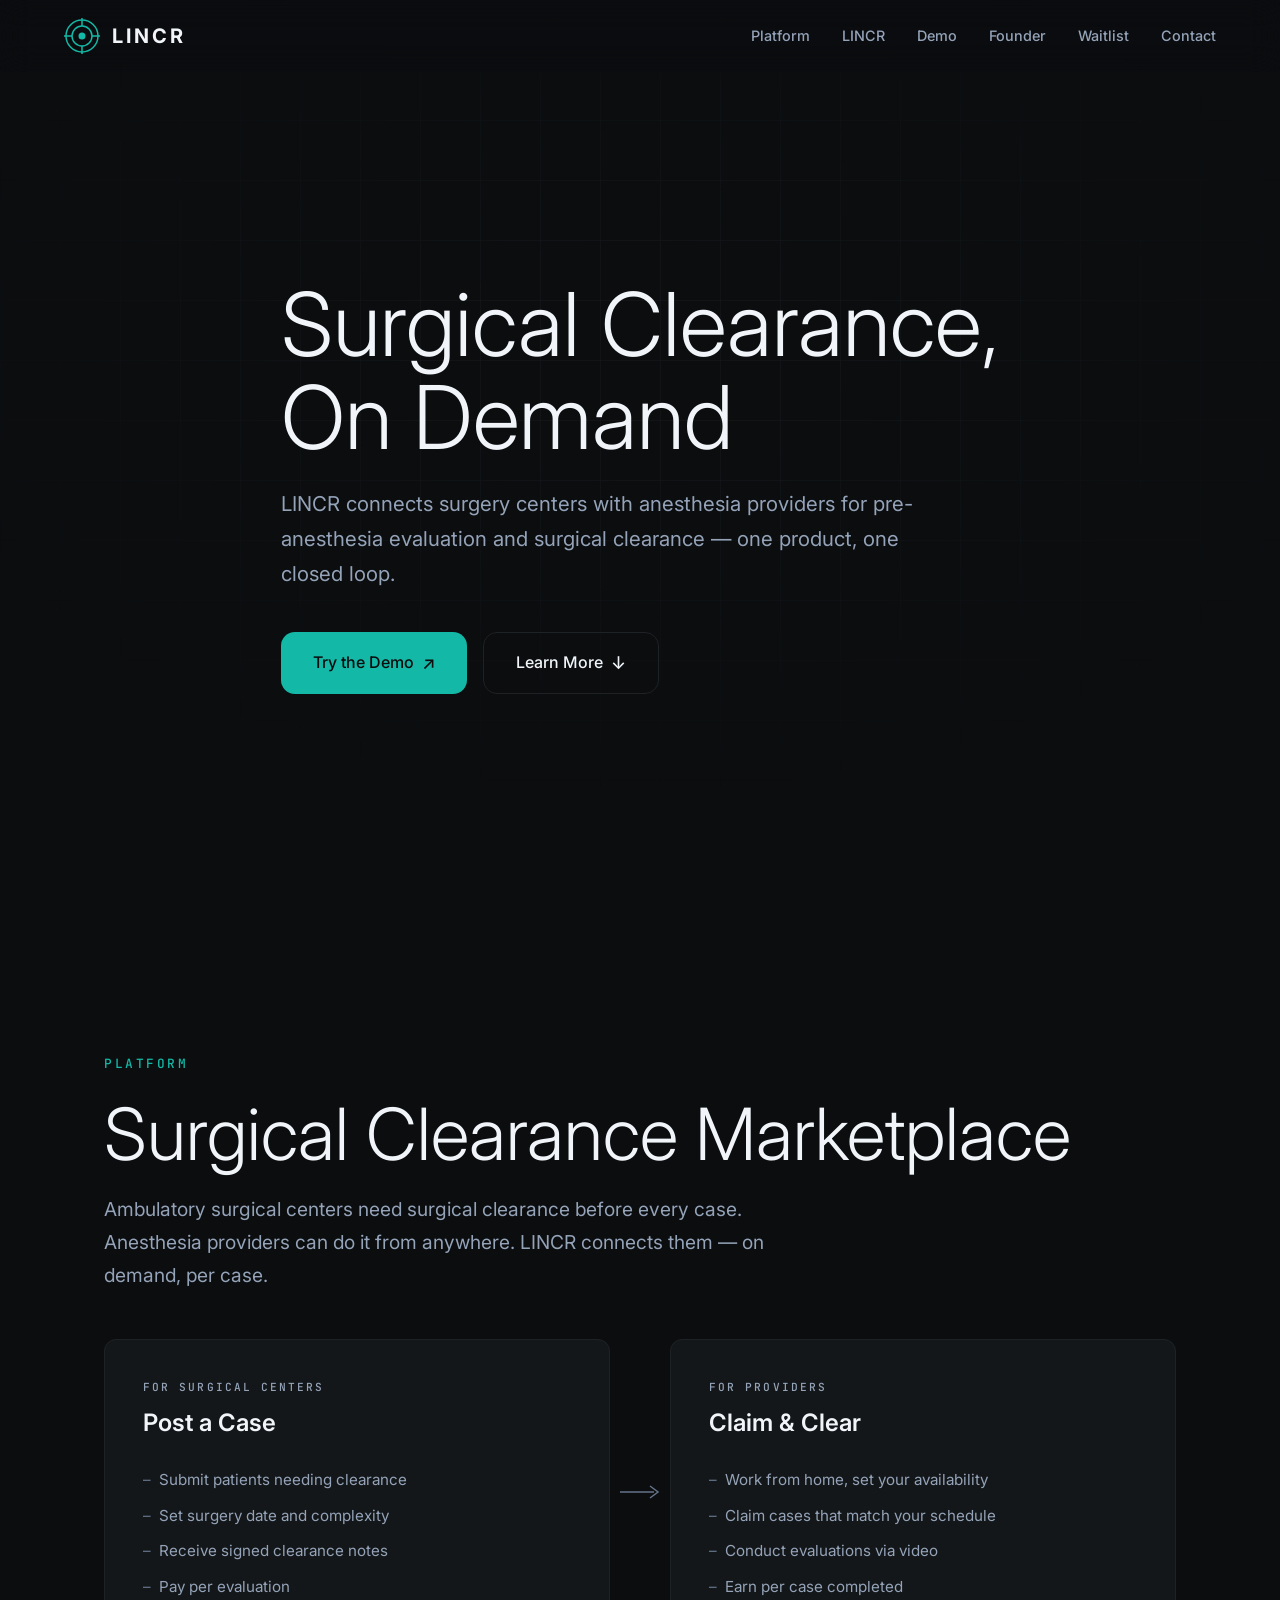
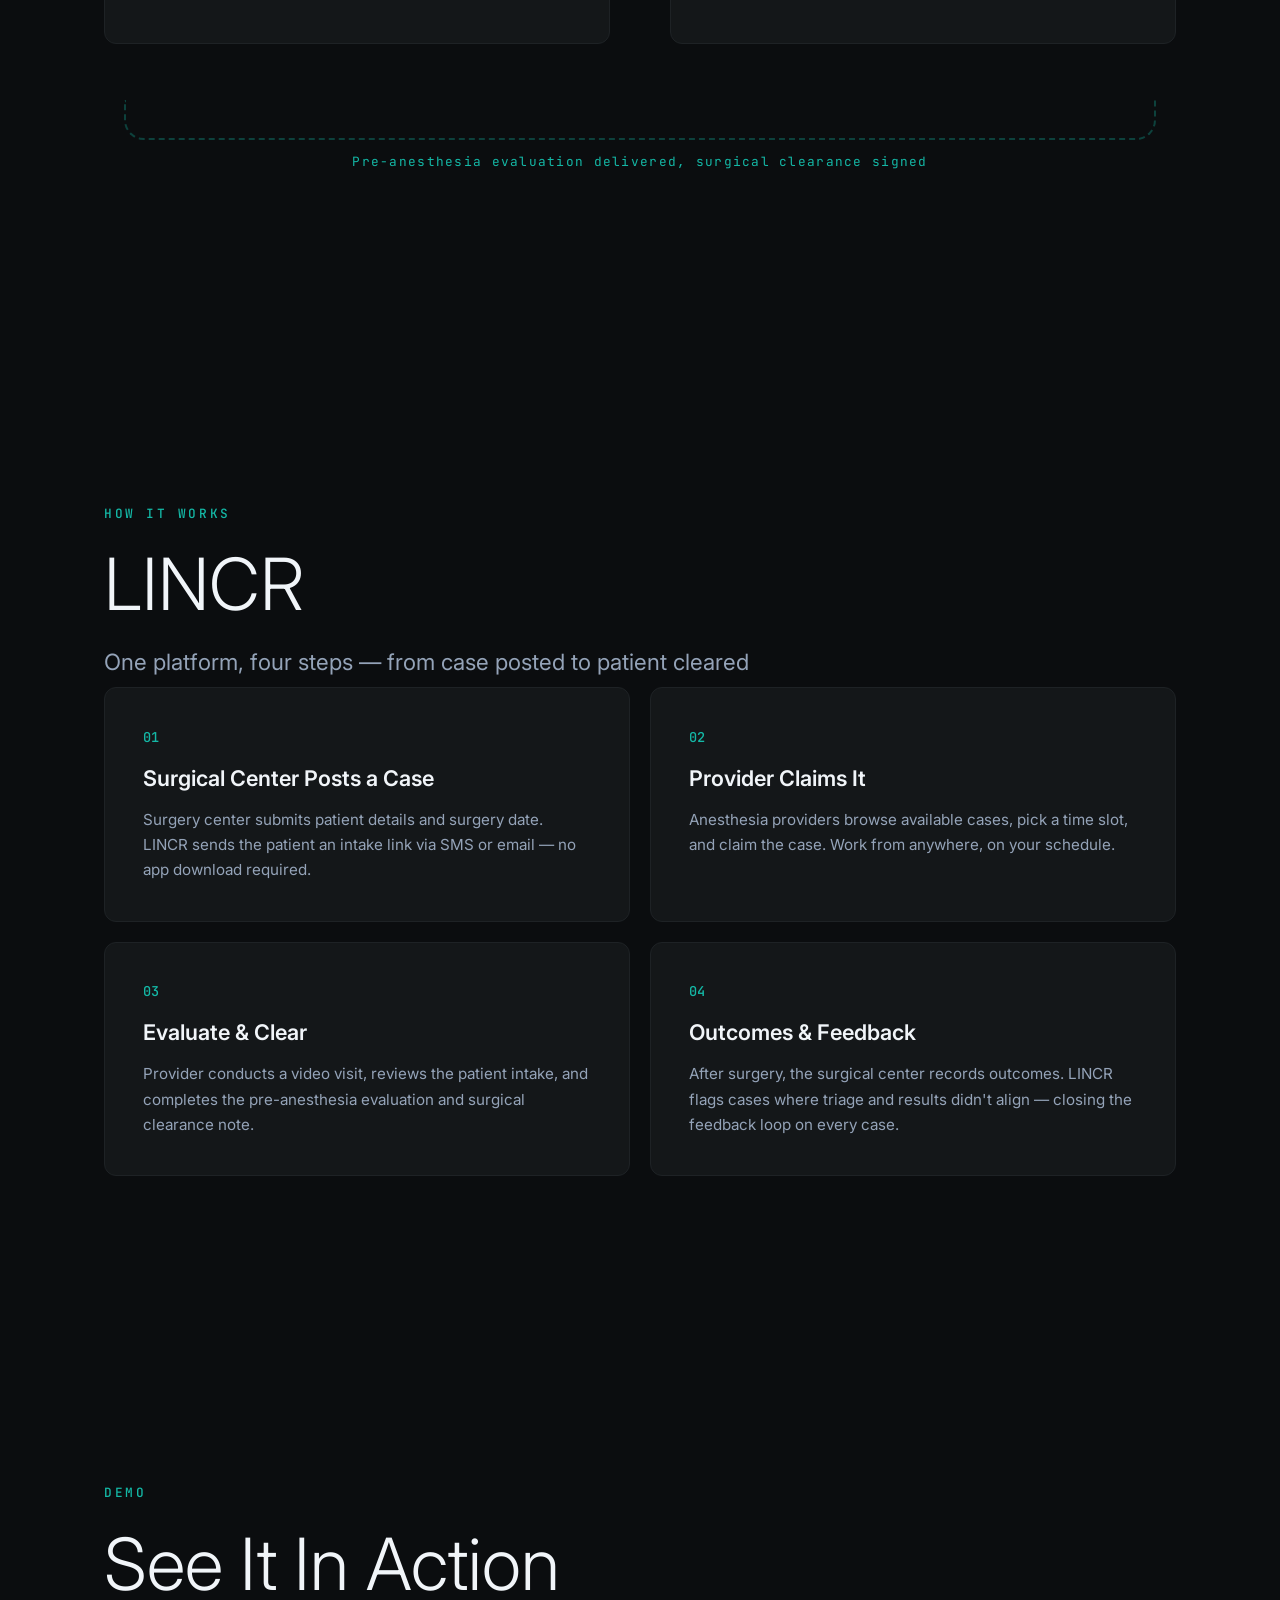
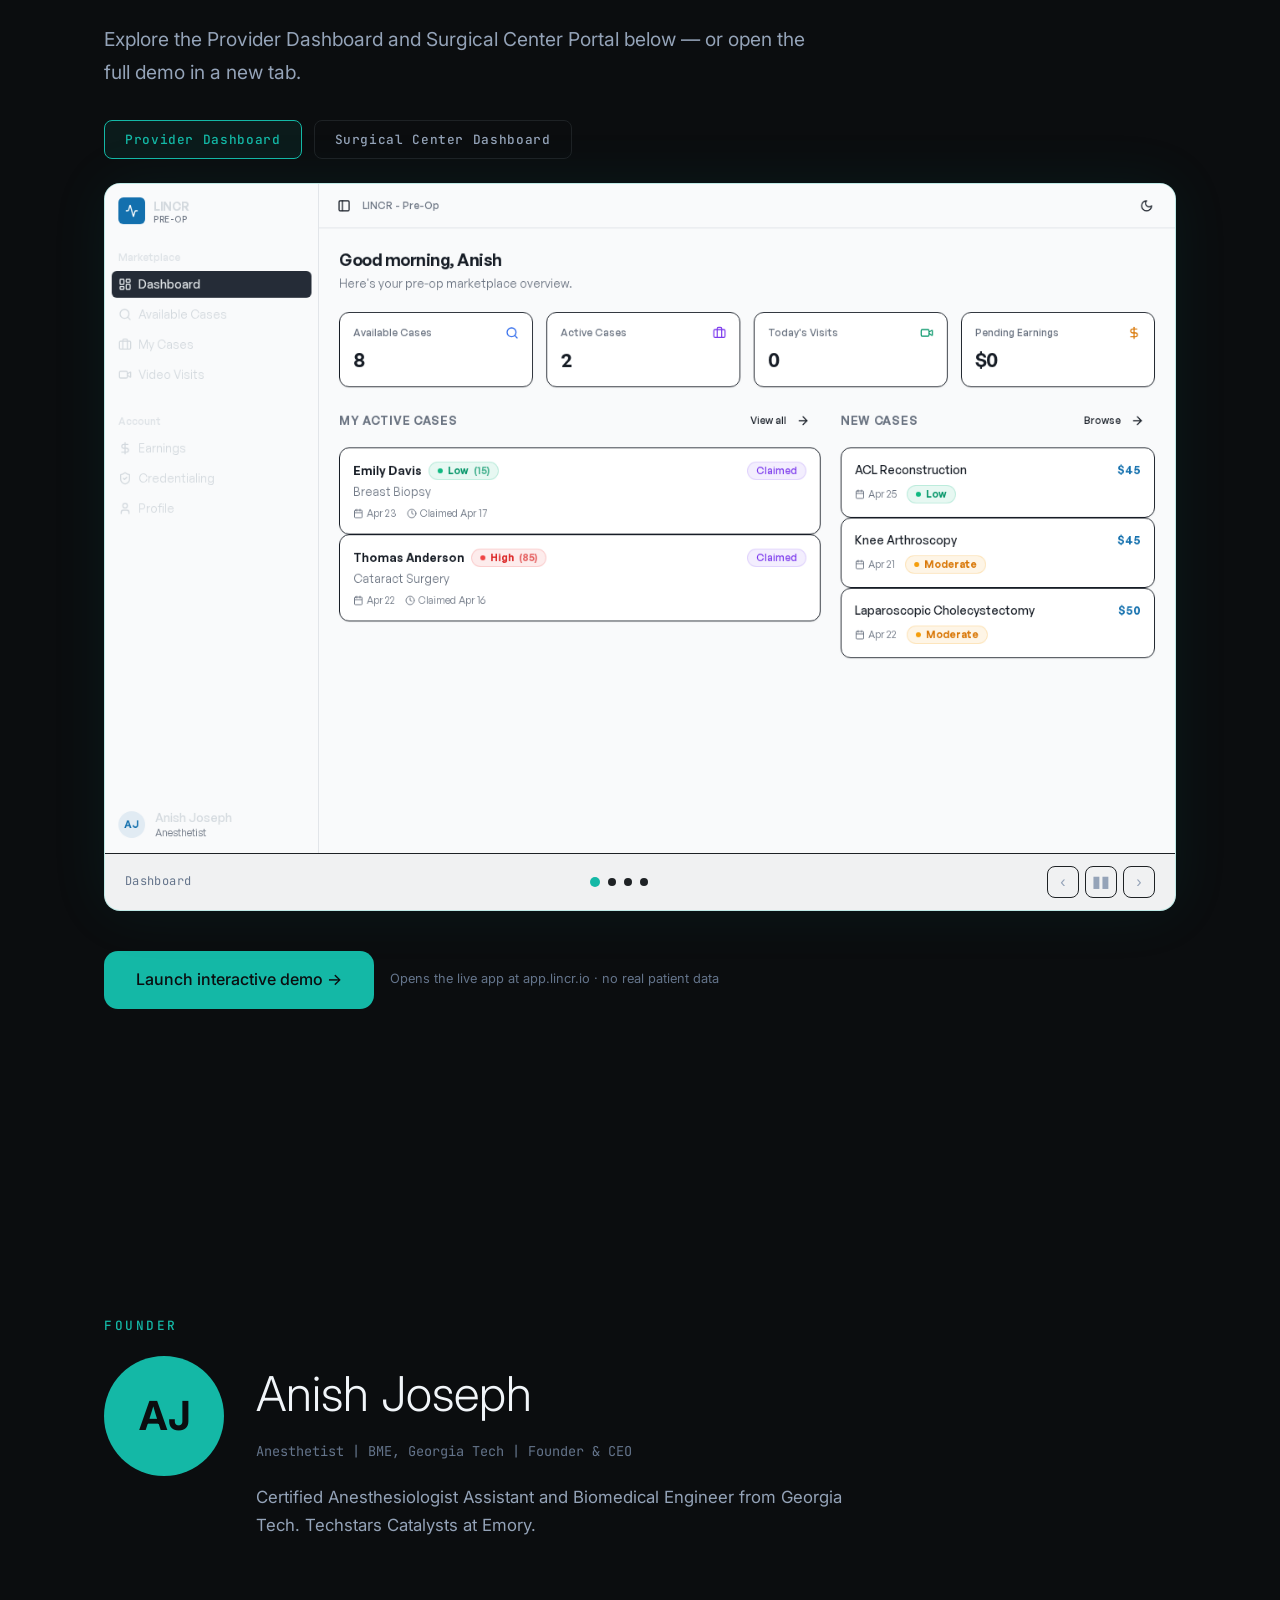
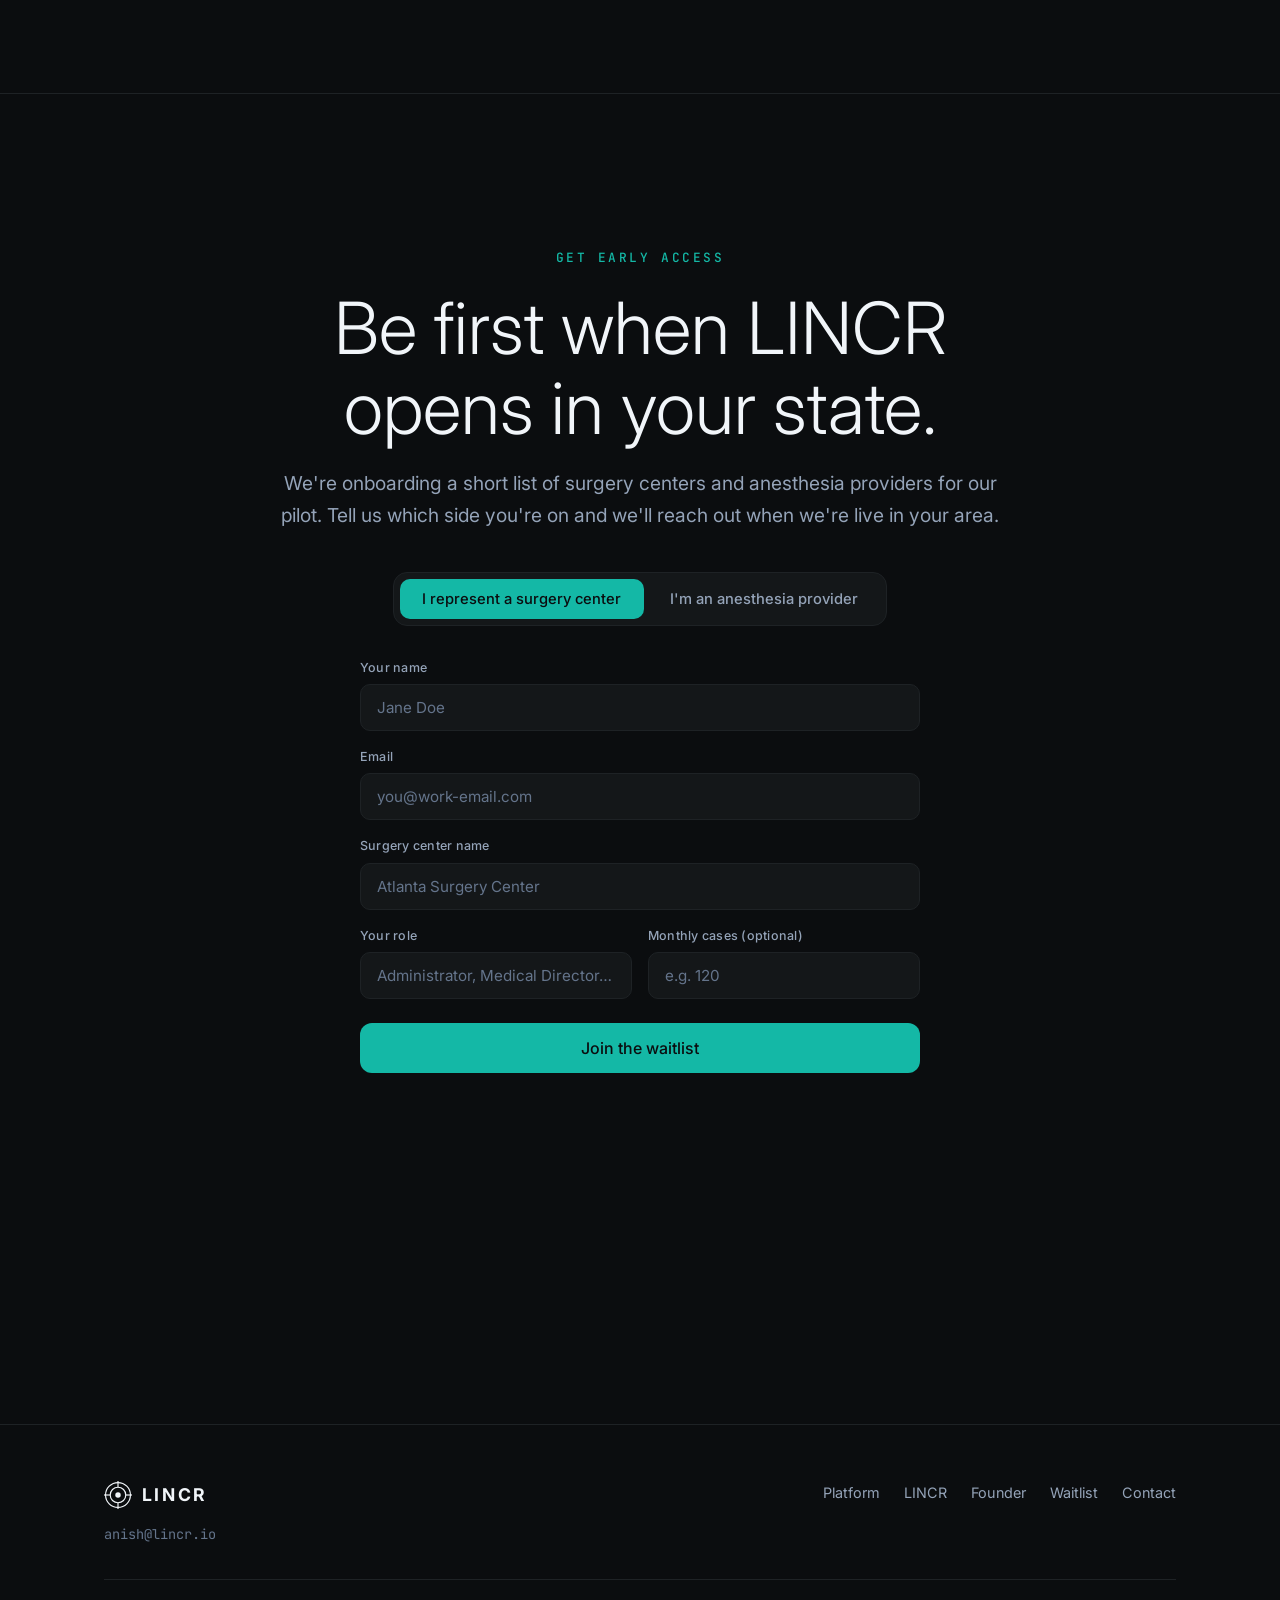
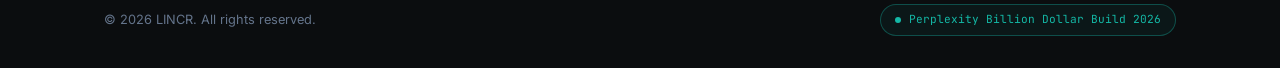
==== commit 889e106d: "move Perplexity Billion Dollar Build badge from hero to footer" ====
--- a/index.html
+++ b/index.html
@@ -357,6 +357,14 @@
 }
 .footer-copy{font-size:.8rem;color:var(--text-muted)}
 .footer-patent{font-size:.75rem;color:var(--text-muted)}
+.footer-badge{
+  display:inline-flex;align-items:center;gap:.5rem;
+  font-family:var(--mono);font-size:.7rem;font-weight:400;
+  color:var(--accent);padding:6px 14px;
+  border:1px solid rgba(20,184,166,.35);border-radius:999px;
+  background:rgba(20,184,166,.06);
+}
+.footer-badge .dot{width:6px;height:6px;border-radius:50%;background:var(--accent);flex-shrink:0}
 
 /* ===== RESPONSIVE ===== */
 @media(max-width:900px){
@@ -429,10 +437,6 @@
 <section class="hero" id="hero">
   <div class="hero-grid"></div>
   <div class="container hero-content">
-    <div class="hero-badge">
-      <span class="dot"></span>
-      Perplexity Billion Dollar Build 2026
-    </div>
     <h1>Surgical Clearance,<br>On Demand</h1>
     <p class="hero-sub">LINCR connects surgery centers with anesthesia providers for pre-anesthesia evaluation and surgical clearance — one product, one closed loop.</p>
     <div class="hero-cta">
@@ -870,7 +874,10 @@
     </div>
     <div class="footer-bottom">
       <span class="footer-copy">© 2026 LINCR. All rights reserved.</span>
-
+      <div class="footer-badge">
+        <span class="dot"></span>
+        Perplexity Billion Dollar Build 2026
+      </div>
     </div>
   </div>
 </footer>
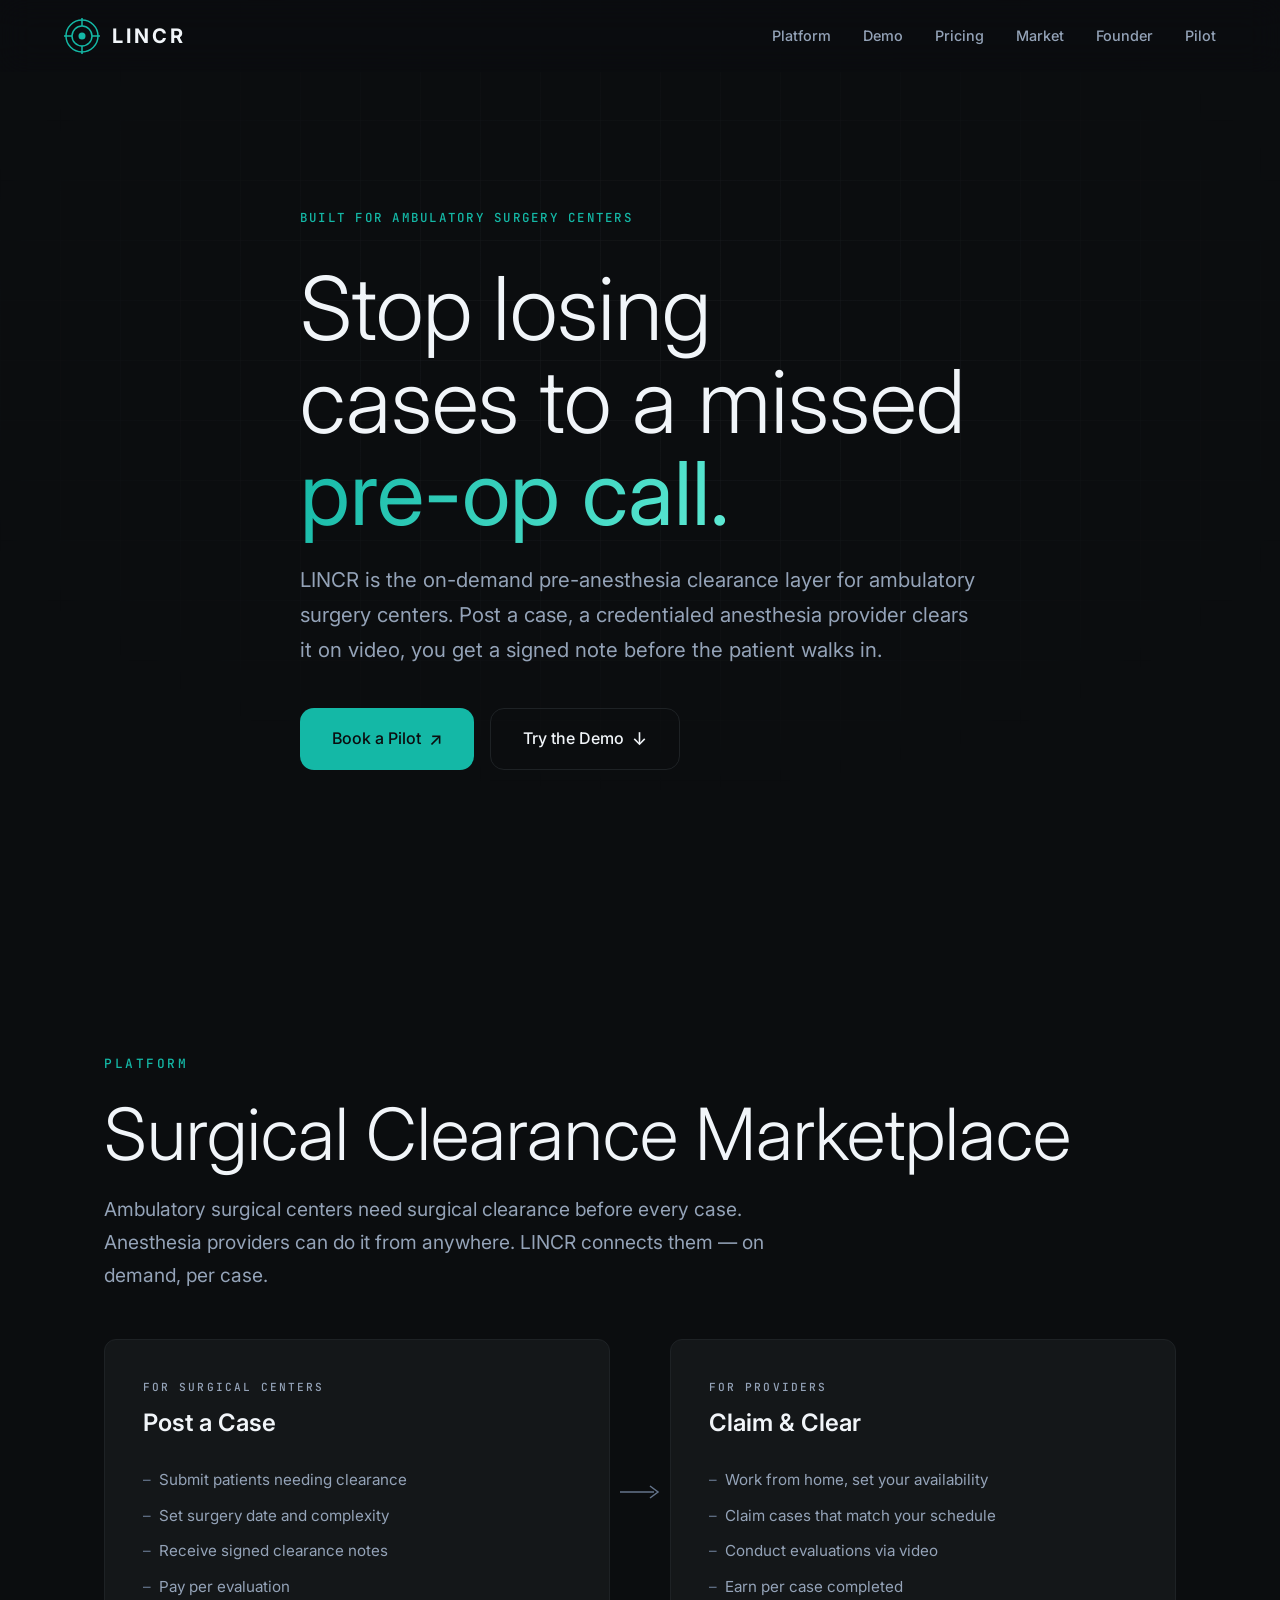
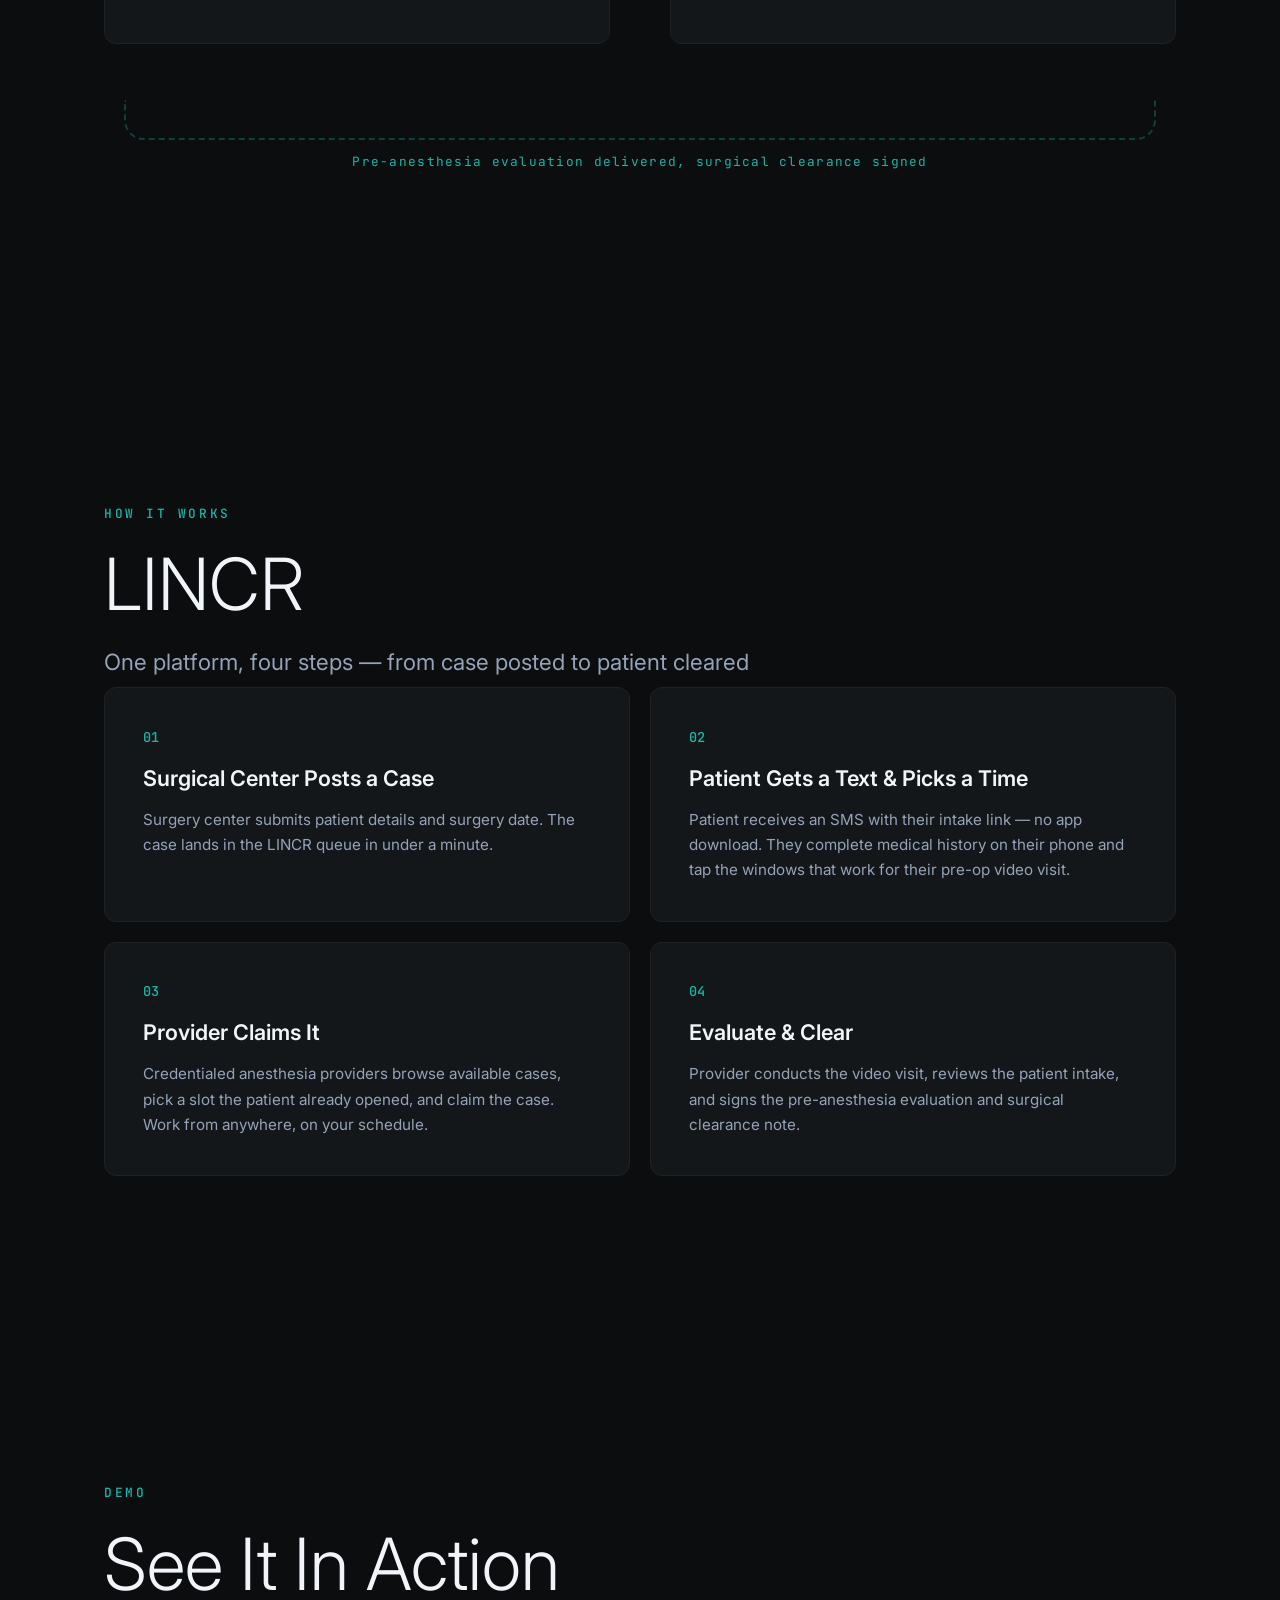
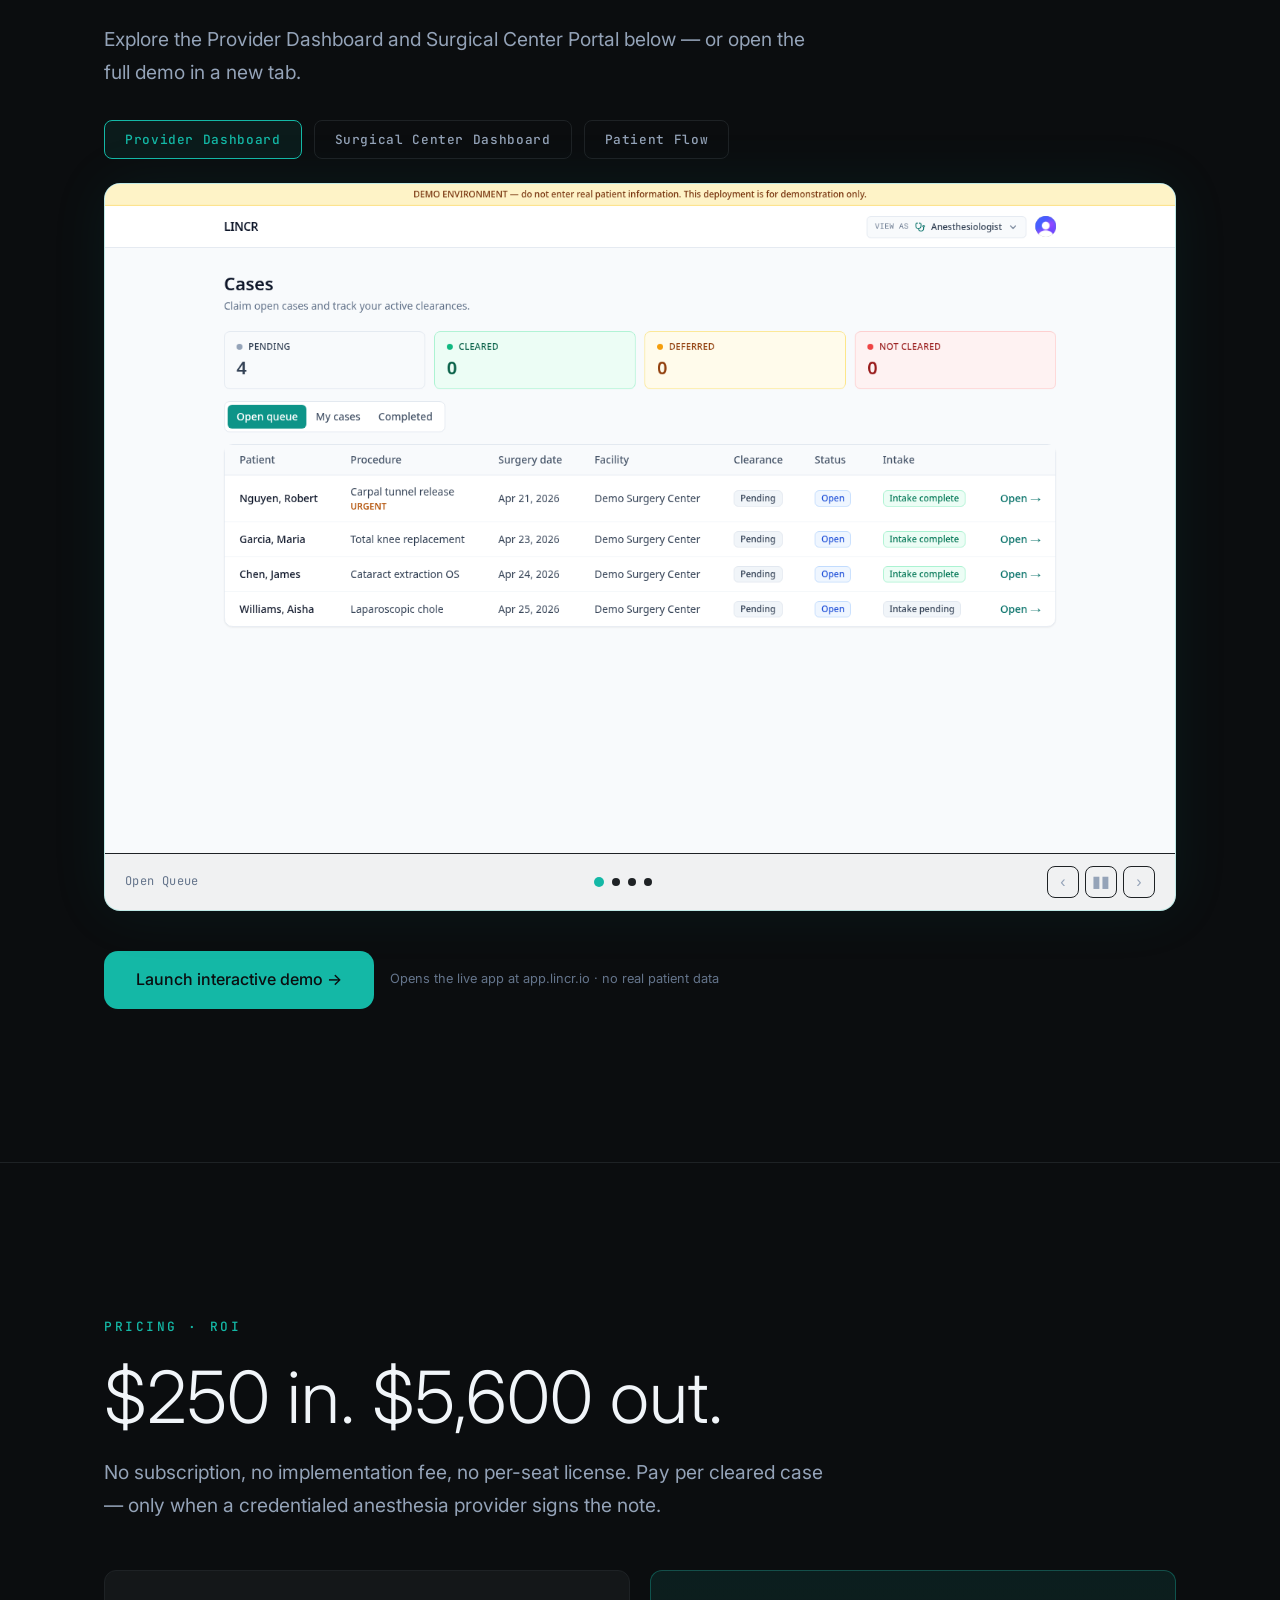
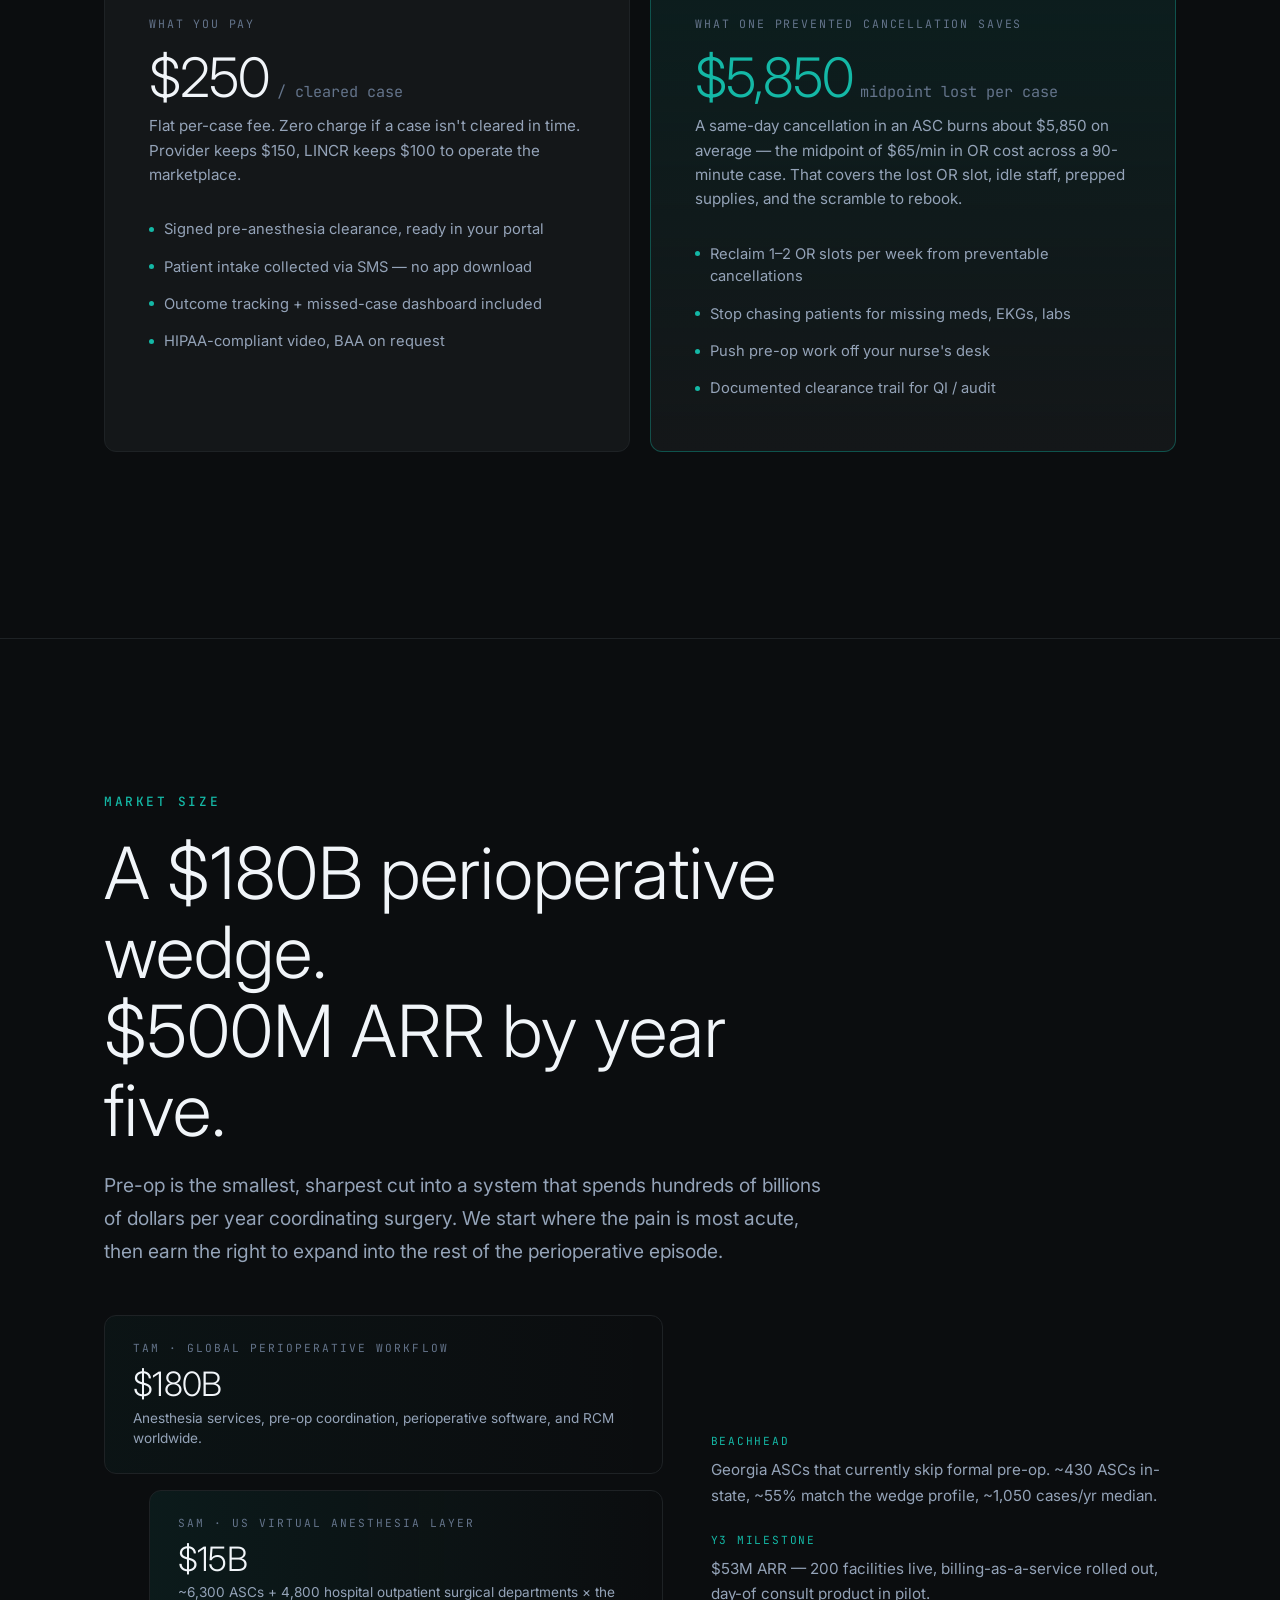
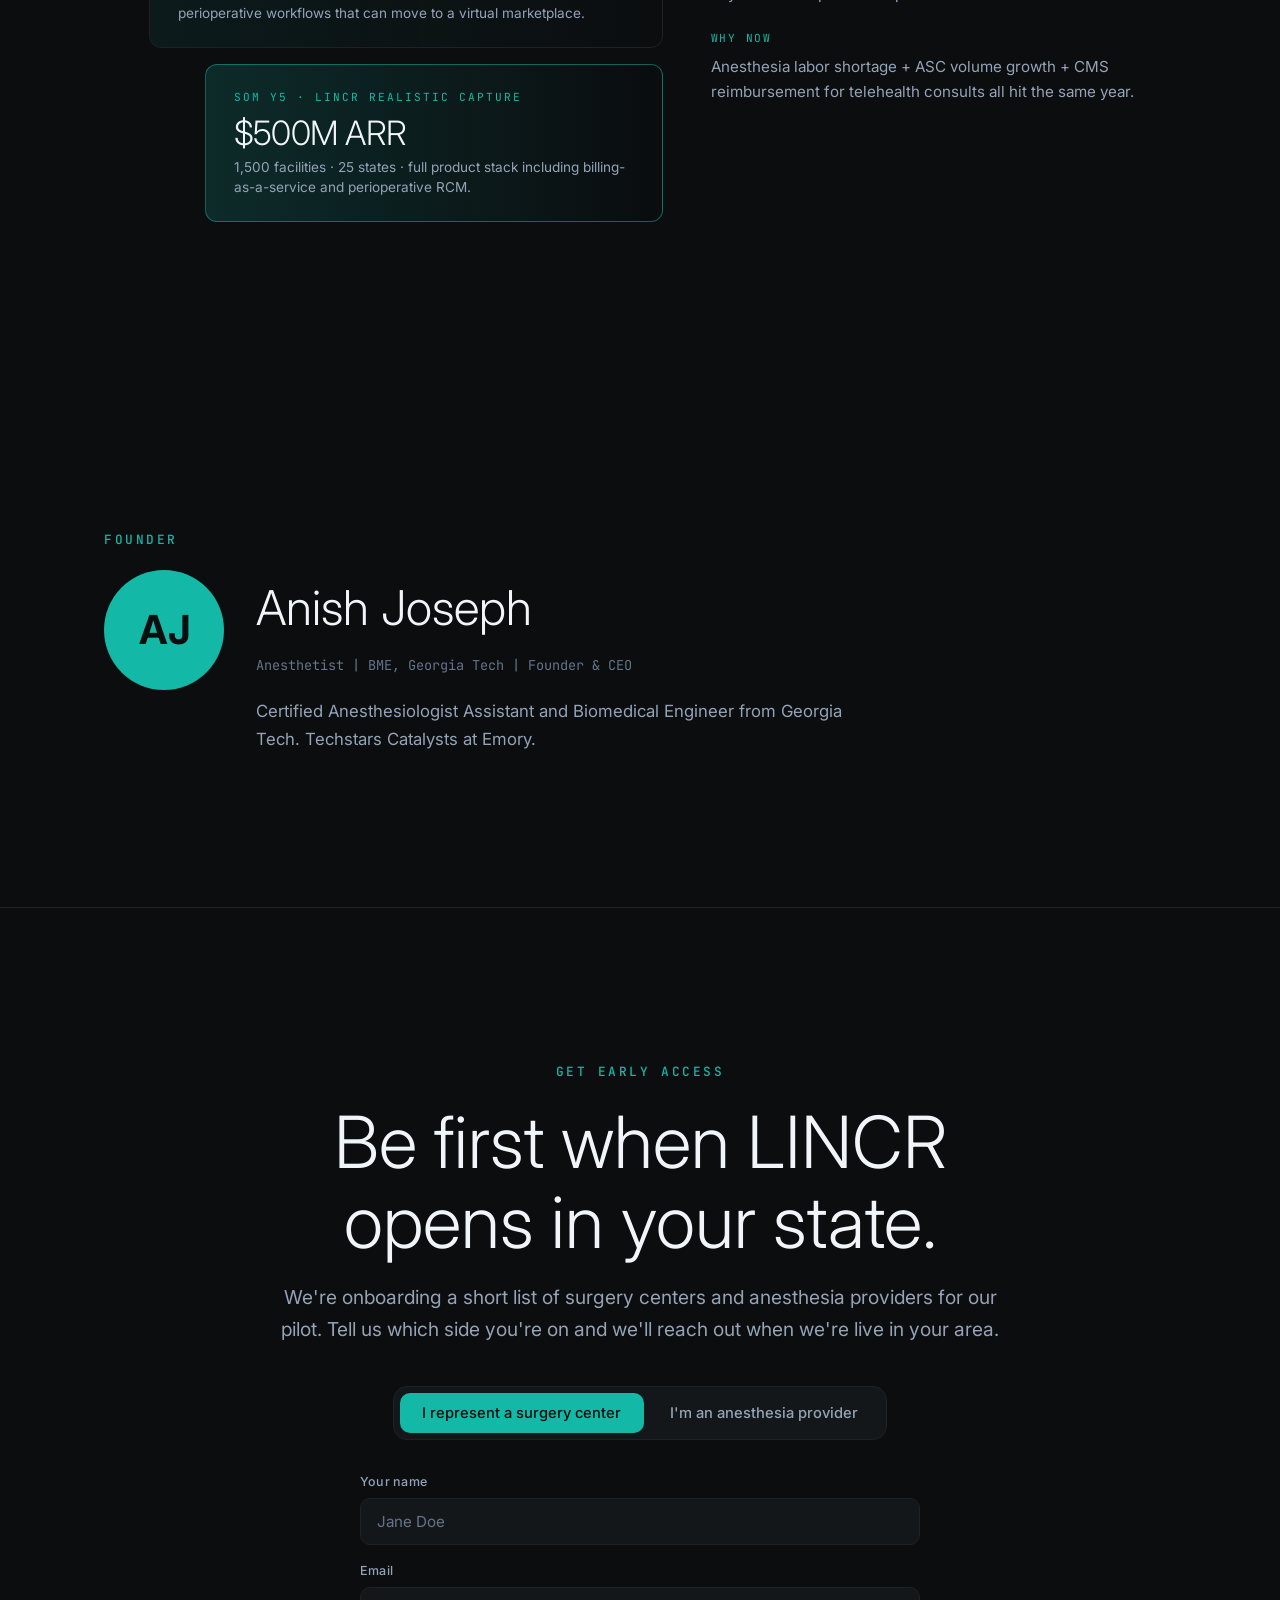
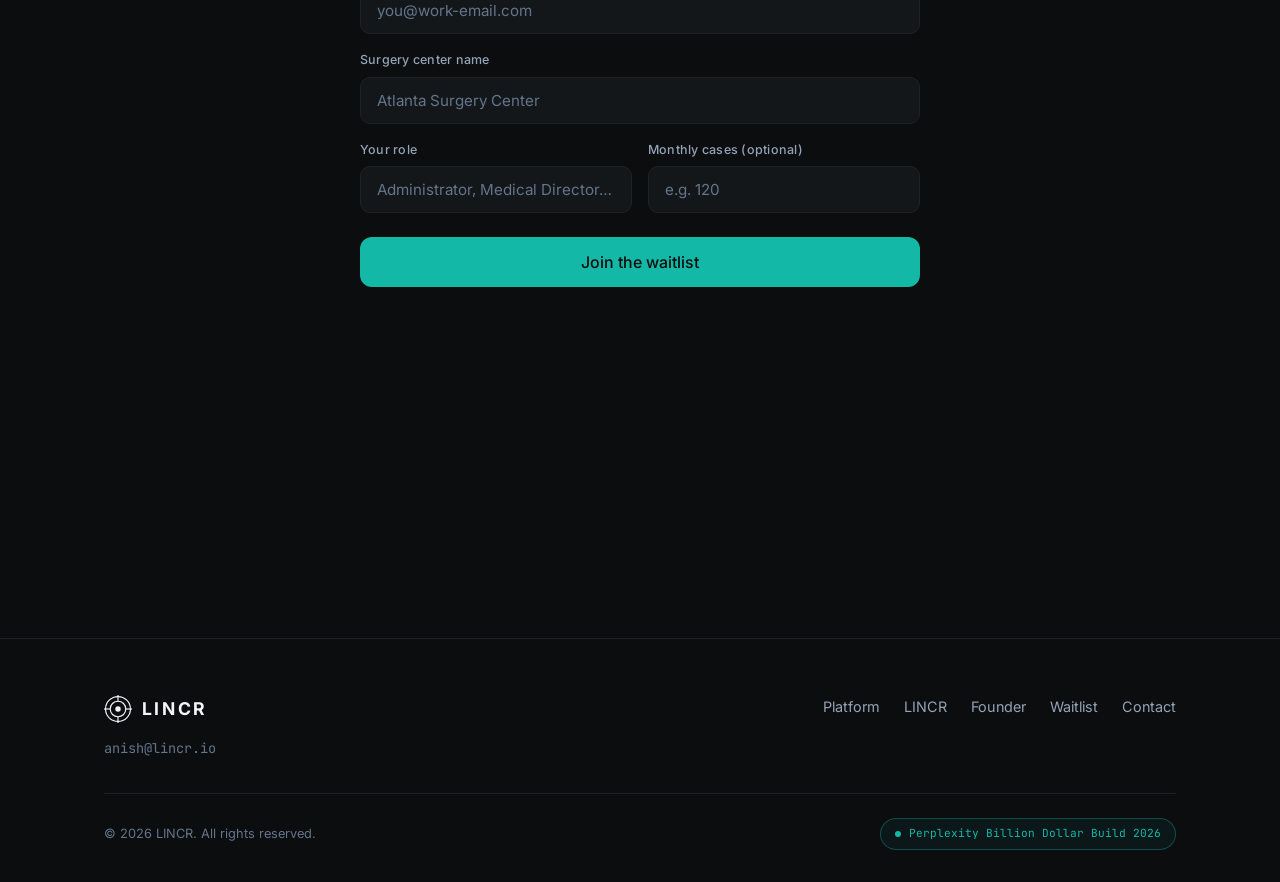
==== commit fcae145b: "deploy v2 landing: $5,850 midpoint ROI framing, removed hero stats strip, refreshed dashboard screen" ====
--- a/index.html
+++ b/index.html
@@ -125,6 +125,35 @@
   margin-bottom:2rem;background:rgba(20,184,166,.06);
 }
 .hero-badge .dot{width:8px;height:8px;border-radius:50%;background:var(--accent);flex-shrink:0}
+.hero-eyebrow{
+  display:inline-block;font-family:var(--mono);font-size:.78rem;font-weight:500;
+  letter-spacing:.18em;text-transform:uppercase;color:var(--accent);
+  margin-bottom:1.75rem;padding:6px 0;
+}
+.hero-accent{
+  background:linear-gradient(120deg,var(--accent) 0%,#5eead4 100%);
+  -webkit-background-clip:text;background-clip:text;
+  -webkit-text-fill-color:transparent;color:transparent;
+  font-weight:400;
+}
+.hero-stats{
+  margin-top:3.5rem;display:flex;align-items:center;gap:clamp(1.25rem,3vw,3rem);
+  flex-wrap:wrap;padding-top:2.5rem;border-top:1px solid var(--border);
+  max-width:900px;
+}
+.hero-stat{display:flex;flex-direction:column;gap:.4rem;min-width:140px}
+.hero-stat-num{
+  font-family:var(--mono);font-size:clamp(1.4rem,2.4vw,1.85rem);
+  font-weight:500;color:var(--text-primary);letter-spacing:-.01em;
+}
+.hero-stat-label{
+  font-size:.82rem;color:var(--text-muted);line-height:1.45;max-width:200px;
+}
+.hero-stat-divider{width:1px;height:36px;background:var(--border);flex-shrink:0}
+@media(max-width:680px){
+  .hero-stat-divider{display:none}
+  .hero-stats{gap:1.5rem}
+}
 .hero h1{
   font-size:clamp(3rem,8vw,5.5rem);font-weight:300;line-height:1.05;
   color:var(--text-primary);margin-bottom:1.5rem;max-width:800px;
@@ -366,6 +395,87 @@
 }
 .footer-badge .dot{width:6px;height:6px;border-radius:50%;background:var(--accent);flex-shrink:0}
 
+/* ===== ROI / PRICING (ASC) ===== */
+.roi{padding:var(--section-gap) 0;border-top:1px solid var(--border)}
+.roi-head{display:flex;justify-content:space-between;align-items:flex-end;flex-wrap:wrap;gap:1.5rem;margin-bottom:3rem}
+.roi-head .section-subtext{margin-top:1rem}
+.roi-split{display:grid;grid-template-columns:1fr 1fr;gap:1.25rem;margin-bottom:2rem}
+.roi-card{padding:clamp(28px,3.5vw,44px)}
+.roi-card .roi-card-label{font-family:var(--mono);font-size:.72rem;letter-spacing:.16em;text-transform:uppercase;color:var(--text-muted);margin-bottom:1rem}
+.roi-card .roi-card-value{font-size:clamp(2.4rem,5vw,3.4rem);font-weight:300;color:var(--text-primary);letter-spacing:-.02em;line-height:1.05;margin-bottom:.5rem}
+.roi-card .roi-card-value .unit{font-family:var(--mono);font-size:.95rem;color:var(--text-muted);font-weight:400;margin-left:.5rem;letter-spacing:0}
+.roi-card .roi-card-sub{font-size:.95rem;color:var(--text-secondary);line-height:1.6;margin-bottom:1.5rem}
+.roi-card.savings{background:linear-gradient(180deg,rgba(20,184,166,.1) 0%,var(--surface) 100%);border-color:rgba(20,184,166,.35)}
+.roi-card.savings .roi-card-value{color:var(--accent)}
+.roi-bullets{list-style:none;padding:0;margin:0}
+.roi-bullets li{display:flex;align-items:flex-start;gap:.6rem;padding:.45rem 0;font-size:.92rem;color:var(--text-secondary);line-height:1.55}
+.roi-bullets li::before{content:'';width:5px;height:5px;border-radius:50%;background:var(--accent);margin-top:.55rem;flex-shrink:0}
+.roi-math{
+  border:1px dashed var(--border);border-radius:14px;padding:1.75rem;
+  display:grid;grid-template-columns:repeat(4,1fr);gap:1rem;align-items:center;
+}
+.roi-math-step{text-align:center}
+.roi-math-step .v{font-family:var(--mono);font-size:1.05rem;color:var(--text-primary);margin-bottom:.25rem}
+.roi-math-step .k{font-size:.75rem;color:var(--text-muted)}
+.roi-math-op{font-family:var(--mono);color:var(--accent);font-size:1.2rem;text-align:center}
+
+/* ===== ROADMAP ===== */
+.roadmap{padding:var(--section-gap) 0;border-top:1px solid var(--border)}
+.roadmap-head{margin-bottom:3.5rem;max-width:760px}
+.roadmap-grid{position:relative;display:grid;grid-template-columns:120px 1fr;gap:0}
+.roadmap-rail{position:absolute;left:60px;top:8px;bottom:8px;width:1px;background:linear-gradient(180deg,var(--accent) 0%,var(--border) 25%,var(--border) 100%)}
+.roadmap-row{display:contents}
+.roadmap-marker{display:flex;flex-direction:column;align-items:center;padding:1.25rem 0;position:relative;z-index:1}
+.roadmap-dot{width:14px;height:14px;border-radius:50%;background:var(--surface);border:2px solid var(--text-muted);position:relative;z-index:1}
+.roadmap-dot.live{background:var(--accent);border-color:var(--accent);box-shadow:0 0 0 6px rgba(20,184,166,.18)}
+.roadmap-when{font-family:var(--mono);font-size:.72rem;color:var(--text-muted);letter-spacing:.1em;margin-top:.6rem;text-transform:uppercase;text-align:center;line-height:1.4}
+.roadmap-card{padding:1.5rem 0 1.5rem 1.75rem;border-bottom:1px solid var(--border)}
+.roadmap-row:last-child .roadmap-card{border-bottom:none}
+.roadmap-card .phase{font-family:var(--mono);font-size:.72rem;letter-spacing:.16em;text-transform:uppercase;color:var(--accent);margin-bottom:.4rem}
+.roadmap-card h3{font-size:1.15rem;font-weight:500;color:var(--text-primary);margin-bottom:.5rem;display:flex;align-items:center;gap:.75rem;flex-wrap:wrap}
+.roadmap-card h3 .live-tag{font-family:var(--mono);font-size:.6rem;letter-spacing:.18em;color:var(--accent);background:rgba(20,184,166,.12);border:1px solid rgba(20,184,166,.4);padding:3px 9px;border-radius:4px;text-transform:uppercase}
+.roadmap-card p{font-size:.92rem;color:var(--text-secondary);line-height:1.65;max-width:680px}
+@media(max-width:700px){
+  .roadmap-grid{grid-template-columns:60px 1fr}
+  .roadmap-rail{left:30px}
+}
+
+/* ===== MARKET SIZE ===== */
+.market{padding:var(--section-gap) 0;border-top:1px solid var(--border)}
+.market-head{margin-bottom:3rem;max-width:760px}
+.market-viz{display:grid;grid-template-columns:1.2fr 1fr;gap:3rem;align-items:center}
+.market-bars{display:flex;flex-direction:column;gap:1rem}
+.market-bar{position:relative;border-radius:12px;padding:1.5rem 1.75rem;border:1px solid var(--border);overflow:hidden}
+.market-bar.tam{background:linear-gradient(90deg,rgba(20,184,166,.04) 0%,transparent 100%)}
+.market-bar.sam{margin-left:8%;background:linear-gradient(90deg,rgba(20,184,166,.08) 0%,transparent 100%)}
+.market-bar.som{margin-left:18%;background:linear-gradient(90deg,rgba(20,184,166,.18) 0%,transparent 100%);border-color:rgba(20,184,166,.5)}
+.market-bar .lbl{font-family:var(--mono);font-size:.7rem;letter-spacing:.18em;text-transform:uppercase;color:var(--text-muted);margin-bottom:.5rem}
+.market-bar.som .lbl{color:var(--accent)}
+.market-bar .val{font-size:clamp(1.5rem,3vw,2.1rem);font-weight:300;color:var(--text-primary);letter-spacing:-.02em;line-height:1.05;margin-bottom:.4rem}
+.market-bar .desc{font-size:.85rem;color:var(--text-secondary);line-height:1.5}
+.market-notes{display:flex;flex-direction:column;gap:1.5rem}
+.market-note .k{font-family:var(--mono);font-size:.7rem;letter-spacing:.16em;text-transform:uppercase;color:var(--accent);margin-bottom:.4rem}
+.market-note .v{font-size:.95rem;color:var(--text-secondary);line-height:1.65}
+@media(max-width:900px){
+  .market-viz{grid-template-columns:1fr}
+}
+
+/* ===== BUSINESS MODEL ===== */
+.bizmodel{padding:var(--section-gap) 0;border-top:1px solid var(--border)}
+.bizmodel-head{margin-bottom:3rem;max-width:760px}
+.bizmodel-grid{display:grid;grid-template-columns:repeat(4,1fr);gap:1rem}
+.bizmodel-card{padding:1.75rem 1.5rem;background:var(--surface);border:1px solid var(--border);border-radius:14px;display:flex;flex-direction:column;gap:.75rem;position:relative}
+.bizmodel-card.live{border-color:rgba(20,184,166,.45);background:linear-gradient(180deg,rgba(20,184,166,.06) 0%,var(--surface) 100%)}
+.bizmodel-card .phase{font-family:var(--mono);font-size:.7rem;letter-spacing:.16em;text-transform:uppercase;color:var(--accent)}
+.bizmodel-card h3{font-size:1.05rem;font-weight:500;color:var(--text-primary)}
+.bizmodel-card .price{font-family:var(--mono);font-size:1.05rem;color:var(--text-primary)}
+.bizmodel-card .price .sub{font-size:.78rem;color:var(--text-muted);font-family:'Inter',sans-serif;font-weight:400;margin-left:.4rem}
+.bizmodel-card p{font-size:.85rem;color:var(--text-secondary);line-height:1.55}
+.bizmodel-card .when{margin-top:auto;padding-top:.5rem;font-family:var(--mono);font-size:.68rem;color:var(--text-muted);letter-spacing:.12em;text-transform:uppercase}
+@media(max-width:1000px){
+  .bizmodel-grid{grid-template-columns:repeat(2,1fr)}
+}
+
 /* ===== RESPONSIVE ===== */
 @media(max-width:900px){
   .platform-cards{grid-template-columns:1fr;gap:1rem}
@@ -373,6 +483,9 @@
   .product-grid{grid-template-columns:1fr}
   .pricing-grid{grid-template-columns:1fr}
   .roi-grid{grid-template-columns:repeat(2,1fr)}
+  .roi-split{grid-template-columns:1fr}
+  .roi-math{grid-template-columns:1fr;gap:.5rem}
+  .roi-math-op{display:none}
 }
 @media(max-width:768px){
   .nav-links{display:none}
@@ -411,11 +524,11 @@
     </a>
     <div class="nav-links" id="navLinks">
       <a href="#platform">Platform</a>
-      <a href="#product">LINCR</a>
       <a href="#demo">Demo</a>
+      <a href="#roi">Pricing</a>
+      <a href="#market">Market</a>
       <a href="#founder">Founder</a>
-      <a href="#waitlist">Waitlist</a>
-      <a href="#contact">Contact</a>
+      <a href="#waitlist">Pilot</a>
     </div>
     <div class="burger" id="burger" aria-label="Menu" role="button" tabindex="0">
       <span></span><span></span><span></span>
@@ -426,22 +539,23 @@
 <!-- Mobile Menu -->
 <div class="mobile-menu" id="mobileMenu">
   <a href="#platform">Platform</a>
-  <a href="#product">LINCR</a>
   <a href="#demo">Demo</a>
+  <a href="#roi">Pricing</a>
+  <a href="#market">Market</a>
   <a href="#founder">Founder</a>
-  <a href="#waitlist">Waitlist</a>
-  <a href="#contact">Contact</a>
+  <a href="#waitlist">Pilot</a>
 </div>
 
 <!-- ===== HERO ===== -->
 <section class="hero" id="hero">
   <div class="hero-grid"></div>
   <div class="container hero-content">
-    <h1>Surgical Clearance,<br>On Demand</h1>
-    <p class="hero-sub">LINCR connects surgery centers with anesthesia providers for pre-anesthesia evaluation and surgical clearance — one product, one closed loop.</p>
+    <div class="hero-eyebrow">Built for Ambulatory Surgery Centers</div>
+    <h1>Stop losing<br>cases to a missed<br><span class="hero-accent">pre-op call.</span></h1>
+    <p class="hero-sub">LINCR is the on-demand pre-anesthesia clearance layer for ambulatory surgery centers. Post a case, a credentialed anesthesia provider clears it on video, you get a signed note before the patient walks in.</p>
     <div class="hero-cta">
-      <a href="#demo" class="btn btn-primary">Try the Demo <span style="font-size:1.1em">↗</span></a>
-      <a href="#platform" class="btn btn-ghost">Learn More <span style="font-size:1.1em">↓</span></a>
+      <a href="#waitlist" class="btn btn-primary">Book a Pilot <span style="font-size:1.1em">↗</span></a>
+      <a href="#demo" class="btn btn-ghost">Try the Demo <span style="font-size:1.1em">↓</span></a>
     </div>
   </div>
 </section>
@@ -502,22 +616,22 @@
       <div class="card product-card">
         <div class="num">01</div>
         <h3>Surgical Center Posts a Case</h3>
-        <p>Surgery center submits patient details and surgery date. LINCR sends the patient an intake link via SMS or email — no app download required.</p>
+        <p>Surgery center submits patient details and surgery date. The case lands in the LINCR queue in under a minute.</p>
       </div>
       <div class="card product-card">
         <div class="num">02</div>
-        <h3>Provider Claims It</h3>
-        <p>Anesthesia providers browse available cases, pick a time slot, and claim the case. Work from anywhere, on your schedule.</p>
+        <h3>Patient Gets a Text &amp; Picks a Time</h3>
+        <p>Patient receives an SMS with their intake link — no app download. They complete medical history on their phone and tap the windows that work for their pre-op video visit.</p>
       </div>
       <div class="card product-card">
         <div class="num">03</div>
-        <h3>Evaluate &amp; Clear</h3>
-        <p>Provider conducts a video visit, reviews the patient intake, and completes the pre-anesthesia evaluation and surgical clearance note.</p>
+        <h3>Provider Claims It</h3>
+        <p>Credentialed anesthesia providers browse available cases, pick a slot the patient already opened, and claim the case. Work from anywhere, on your schedule.</p>
       </div>
       <div class="card product-card">
         <div class="num">04</div>
-        <h3>Outcomes &amp; Feedback</h3>
-        <p>After surgery, the surgical center records outcomes. LINCR flags cases where triage and results didn't align — closing the feedback loop on every case.</p>
+        <h3>Evaluate &amp; Clear</h3>
+        <p>Provider conducts the video visit, reviews the patient intake, and signs the pre-anesthesia evaluation and surgical clearance note.</p>
       </div>
     </div>
   </div>
@@ -535,15 +649,22 @@
     <div class="demo-tabs">
       <button class="demo-tab active" data-view="provider">Provider Dashboard</button>
       <button class="demo-tab" data-view="asc">Surgical Center Dashboard</button>
+      <button class="demo-tab" data-view="patient">Patient Flow</button>
     </div>
 
     <div class="demo-screenshot-wrap">
       <!-- Provider Dashboard slideshow -->
       <div class="demo-slideshow" id="slideshow-provider">
-        <img src="provider-1-login.png" alt="Provider dashboard overview" data-label="Dashboard" class="active">
-        <img src="provider-2-available.png" alt="Available cases marketplace" data-label="Available Cases">
+        <img src="provider-2-available.png" alt="Open queue of available cases" data-label="Open Queue" class="active">
         <img src="provider-3-claim.png" alt="Claim case and schedule visit" data-label="Claim & Schedule">
         <img src="provider-3-casedetail.png" alt="Case detail with triage" data-label="Case Detail">
+        <img src="provider-1-login.png" alt="Completed cases dashboard" data-label="Completed">
+      </div>
+      <!-- Patient Flow slideshow -->
+      <div class="demo-slideshow" id="slideshow-patient" style="display:none">
+        <img src="patient-0-sms.png" alt="Patient receives intake SMS" data-label="1. Intake link via SMS" class="active">
+        <img src="patient-3-questionnaire.png" alt="Patient medical history form" data-label="2. Medical history">
+        <img src="patient-6-availability.png" alt="Patient picks availability slots" data-label="3. Pick availability">
       </div>
       <!-- ASC Dashboard slideshow -->
       <div class="demo-slideshow" id="slideshow-asc" style="display:none">
@@ -556,7 +677,7 @@
 
       <!-- Slide controls -->
       <div class="slide-controls">
-        <span class="slide-label" id="slideLabel">Dashboard</span>
+        <span class="slide-label" id="slideLabel">Open Queue</span>
         <div class="slide-dots" id="slideDots"></div>
         <div class="slide-nav">
           <button id="slidePrev" aria-label="Previous slide">&#8249;</button>
@@ -573,6 +694,194 @@
 
   </div>
 </section>
+
+<!-- ===== ROI / PRICING ===== -->
+<section class="roi" id="roi">
+  <div class="container">
+    <div class="roi-head">
+      <div>
+        <div class="section-label">Pricing &middot; ROI</div>
+        <h2 class="section-heading">$250 in. $5,600 out.</h2>
+        <p class="section-subtext">No subscription, no implementation fee, no per-seat license. Pay per cleared case &mdash; only when a credentialed anesthesia provider signs the note.</p>
+      </div>
+    </div>
+
+    <div class="roi-split">
+      <div class="card roi-card">
+        <div class="roi-card-label">What you pay</div>
+        <div class="roi-card-value">$250<span class="unit">/ cleared case</span></div>
+        <p class="roi-card-sub">Flat per-case fee. Zero charge if a case isn't cleared in time. Provider keeps $150, LINCR keeps $100 to operate the marketplace.</p>
+        <ul class="roi-bullets">
+          <li>Signed pre-anesthesia clearance, ready in your portal</li>
+          <li>Patient intake collected via SMS &mdash; no app download</li>
+          <li>Outcome tracking + missed-case dashboard included</li>
+          <li>HIPAA-compliant video, BAA on request</li>
+        </ul>
+      </div>
+
+      <div class="card roi-card savings">
+        <div class="roi-card-label">What one prevented cancellation saves</div>
+        <div class="roi-card-value">$5,850<span class="unit">midpoint lost per case</span></div>
+        <p class="roi-card-sub">A same-day cancellation in an ASC burns about $5,850 on average &mdash; the midpoint of $65/min in OR cost across a 90-minute case. That covers the lost OR slot, idle staff, prepped supplies, and the scramble to rebook.</p>
+        <ul class="roi-bullets">
+          <li>Reclaim 1–2 OR slots per week from preventable cancellations</li>
+          <li>Stop chasing patients for missing meds, EKGs, labs</li>
+          <li>Push pre-op work off your nurse's desk</li>
+          <li>Documented clearance trail for QI / audit</li>
+        </ul>
+      </div>
+    </div>
+
+  </div>
+</section>
+
+<!-- ===== ROADMAP (removed) =====
+<section class="roadmap" id="roadmap">
+  <div class="container">
+    <div class="roadmap-head">
+      <div class="section-label">Roadmap</div>
+      <h2 class="section-heading">One wedge today.<br>Eight products by 2030.</h2>
+      <p class="section-subtext">Pre-op clearance is the foothold. Each product after it lands inside an ASC we already serve, on a workflow we already touch, with a provider network we already credentialed.</p>
+    </div>
+
+    <div class="roadmap-grid">
+      <div class="roadmap-rail"></div>
+
+      <div class="roadmap-row">
+        <div class="roadmap-marker"><div class="roadmap-dot live"></div><div class="roadmap-when">Live<br>Now</div></div>
+        <div class="roadmap-card"><div class="phase">Phase 1</div><h3>Pre-op Clearance Marketplace <span class="live-tag">Live</span></h3><p>Surgery centers post a case, a credentialed anesthesia provider conducts the video evaluation and signs the clearance note. $250/case, ASC pays.</p></div>
+      </div>
+
+      <div class="roadmap-row">
+        <div class="roadmap-marker"><div class="roadmap-dot"></div><div class="roadmap-when">Q3<br>2026</div></div>
+        <div class="roadmap-card"><div class="phase">Phase 2</div><h3>Billing-as-a-Service</h3><p>LINCR bills the patient's insurance for the consult (CPT 99451 / 99202–99215) on the provider's behalf. Provider keeps ~$250, LINCR earns an 8–12% billing fee. Unlocks payer-funded growth.</p></div>
+      </div>
+
+      <div class="roadmap-row">
+        <div class="roadmap-marker"><div class="roadmap-dot"></div><div class="roadmap-when">2027</div></div>
+        <div class="roadmap-card"><div class="phase">Phase 3</div><h3>Day-of Virtual Anesthesia Consult</h3><p>Same marketplace, different shift. Cover OR holding-room consults, PACU questions, and same-day plan changes when an in-person anesthetist isn't available.</p></div>
+      </div>
+
+      <div class="roadmap-row">
+        <div class="roadmap-marker"><div class="roadmap-dot"></div><div class="roadmap-when">2027</div></div>
+        <div class="roadmap-card"><div class="phase">Phase 4</div><h3>Post-op Callback &amp; PONV Follow-up</h3><p>Automated 24-hr and 72-hr post-op outreach, escalated to the same provider who cleared the case. Closes the QI loop, surfaces complications early.</p></div>
+      </div>
+
+      <div class="roadmap-row">
+        <div class="roadmap-marker"><div class="roadmap-dot"></div><div class="roadmap-when">2028</div></div>
+        <div class="roadmap-card"><div class="phase">Phase 5</div><h3>Chronic Pain Pre-procedure</h3><p>Same workflow, expanded indication: pre-procedure clearance for interventional pain centers. ~9,000 pain clinics in the US.</p></div>
+      </div>
+
+      <div class="roadmap-row">
+        <div class="roadmap-marker"><div class="roadmap-dot"></div><div class="roadmap-when">2028</div></div>
+        <div class="roadmap-card"><div class="phase">Phase 6</div><h3>Credentialing &amp; Payer Enrollment SaaS</h3><p>The ops engine we built to onboard our own provider network, productized. Sell to anesthesia groups, telehealth networks, and locums agencies.</p></div>
+      </div>
+
+      <div class="roadmap-row">
+        <div class="roadmap-marker"><div class="roadmap-dot"></div><div class="roadmap-when">2029</div></div>
+        <div class="roadmap-card"><div class="phase">Phase 7</div><h3>Scheduling &amp; OR Optimization</h3><p>Reuse the case data and outcome history to optimize OR block utilization, predict cancellation risk, and recommend case sequencing.</p></div>
+      </div>
+
+      <div class="roadmap-row">
+        <div class="roadmap-marker"><div class="roadmap-dot"></div><div class="roadmap-when">2030</div></div>
+        <div class="roadmap-card"><div class="phase">Phase 8</div><h3>Perioperative RCM</h3><p>Full revenue-cycle management for the perioperative episode — anesthesia billing, facility billing, denials management. 4–7% of collected revenue.</p></div>
+      </div>
+    </div>
+  </div>
+</section>
+===== END REMOVED ROADMAP ===== -->
+
+<!-- ===== MARKET SIZE ===== -->
+<section class="market" id="market">
+  <div class="container">
+    <div class="market-head">
+      <div class="section-label">Market Size</div>
+      <h2 class="section-heading">A $180B perioperative wedge.<br>$500M ARR by year five.</h2>
+      <p class="section-subtext">Pre-op is the smallest, sharpest cut into a system that spends hundreds of billions of dollars per year coordinating surgery. We start where the pain is most acute, then earn the right to expand into the rest of the perioperative episode.</p>
+    </div>
+
+    <div class="market-viz">
+      <div class="market-bars">
+        <div class="market-bar tam">
+          <div class="lbl">TAM · Global perioperative workflow</div>
+          <div class="val">$180B</div>
+          <div class="desc">Anesthesia services, pre-op coordination, perioperative software, and RCM worldwide.</div>
+        </div>
+        <div class="market-bar sam">
+          <div class="lbl">SAM · US virtual anesthesia layer</div>
+          <div class="val">$15B</div>
+          <div class="desc">~6,300 ASCs + 4,800 hospital outpatient surgical departments × the perioperative workflows that can move to a virtual marketplace.</div>
+        </div>
+        <div class="market-bar som">
+          <div class="lbl">SOM Y5 · LINCR realistic capture</div>
+          <div class="val">$500M ARR</div>
+          <div class="desc">1,500 facilities &middot; 25 states &middot; full product stack including billing-as-a-service and perioperative RCM.</div>
+        </div>
+      </div>
+
+      <div class="market-notes">
+        <div class="market-note">
+          <div class="k">Beachhead</div>
+          <div class="v">Georgia ASCs that currently skip formal pre-op. ~430 ASCs in-state, ~55% match the wedge profile, ~1,050 cases/yr median.</div>
+        </div>
+        <div class="market-note">
+          <div class="k">Y3 milestone</div>
+          <div class="v">$53M ARR — 200 facilities live, billing-as-a-service rolled out, day-of consult product in pilot.</div>
+        </div>
+        <div class="market-note">
+          <div class="k">Why now</div>
+          <div class="v">Anesthesia labor shortage + ASC volume growth + CMS reimbursement for telehealth consults all hit the same year.</div>
+        </div>
+      </div>
+    </div>
+  </div>
+</section>
+
+<!-- ===== BUSINESS MODEL (removed) =====
+<section class="bizmodel" id="bizmodel">
+  <div class="container">
+    <div class="bizmodel-head">
+      <div class="section-label">Business Model</div>
+      <h2 class="section-heading">Four revenue streams,<br>stacked over five years.</h2>
+      <p class="section-subtext">Each phase keeps the prior one running. The ASC keeps paying $250/case for clearance even after billing-as-a-service goes live — we just stop being their only payer.</p>
+    </div>
+
+    <div class="bizmodel-grid">
+      <div class="bizmodel-card live">
+        <div class="phase">Phase 1 · Live</div>
+        <h3>Per-case marketplace fee</h3>
+        <div class="price">$250<span class="sub">/ case</span></div>
+        <p>Facility pays. Provider keeps $150, LINCR keeps $100. Simple, predictable, no insurance friction.</p>
+        <div class="when">Now</div>
+      </div>
+
+      <div class="bizmodel-card">
+        <div class="phase">Phase 2</div>
+        <h3>Billing-as-a-Service</h3>
+        <div class="price">~$115<span class="sub">/ case net</span></div>
+        <p>LINCR bills payer for the consult. Provider take-home rises to ~$250, LINCR earns an 8–12% billing fee plus the marketplace cut.</p>
+        <div class="when">Q3 2026</div>
+      </div>
+
+      <div class="bizmodel-card">
+        <div class="phase">Phase 3</div>
+        <h3>Facility subscription</h3>
+        <div class="price">$3–8k<span class="sub">/ mo</span></div>
+        <p>For high-volume ASCs and ASC chains: unlimited clearances, priority routing, SLA, dedicated provider pool, custom reporting.</p>
+        <div class="when">2027</div>
+      </div>
+
+      <div class="bizmodel-card">
+        <div class="phase">Phase 4</div>
+        <h3>Perioperative RCM share</h3>
+        <div class="price">4–7%<span class="sub">of collected</span></div>
+        <p>Full revenue-cycle management for the perioperative episode. The most expensive product, sold only after we've earned the workflow.</p>
+        <div class="when">2030</div>
+      </div>
+    </div>
+  </div>
+</section>
+===== END REMOVED BUSINESS MODEL ===== -->
 
 <!-- ===== FOUNDER ===== -->
 <section class="founder" id="founder">
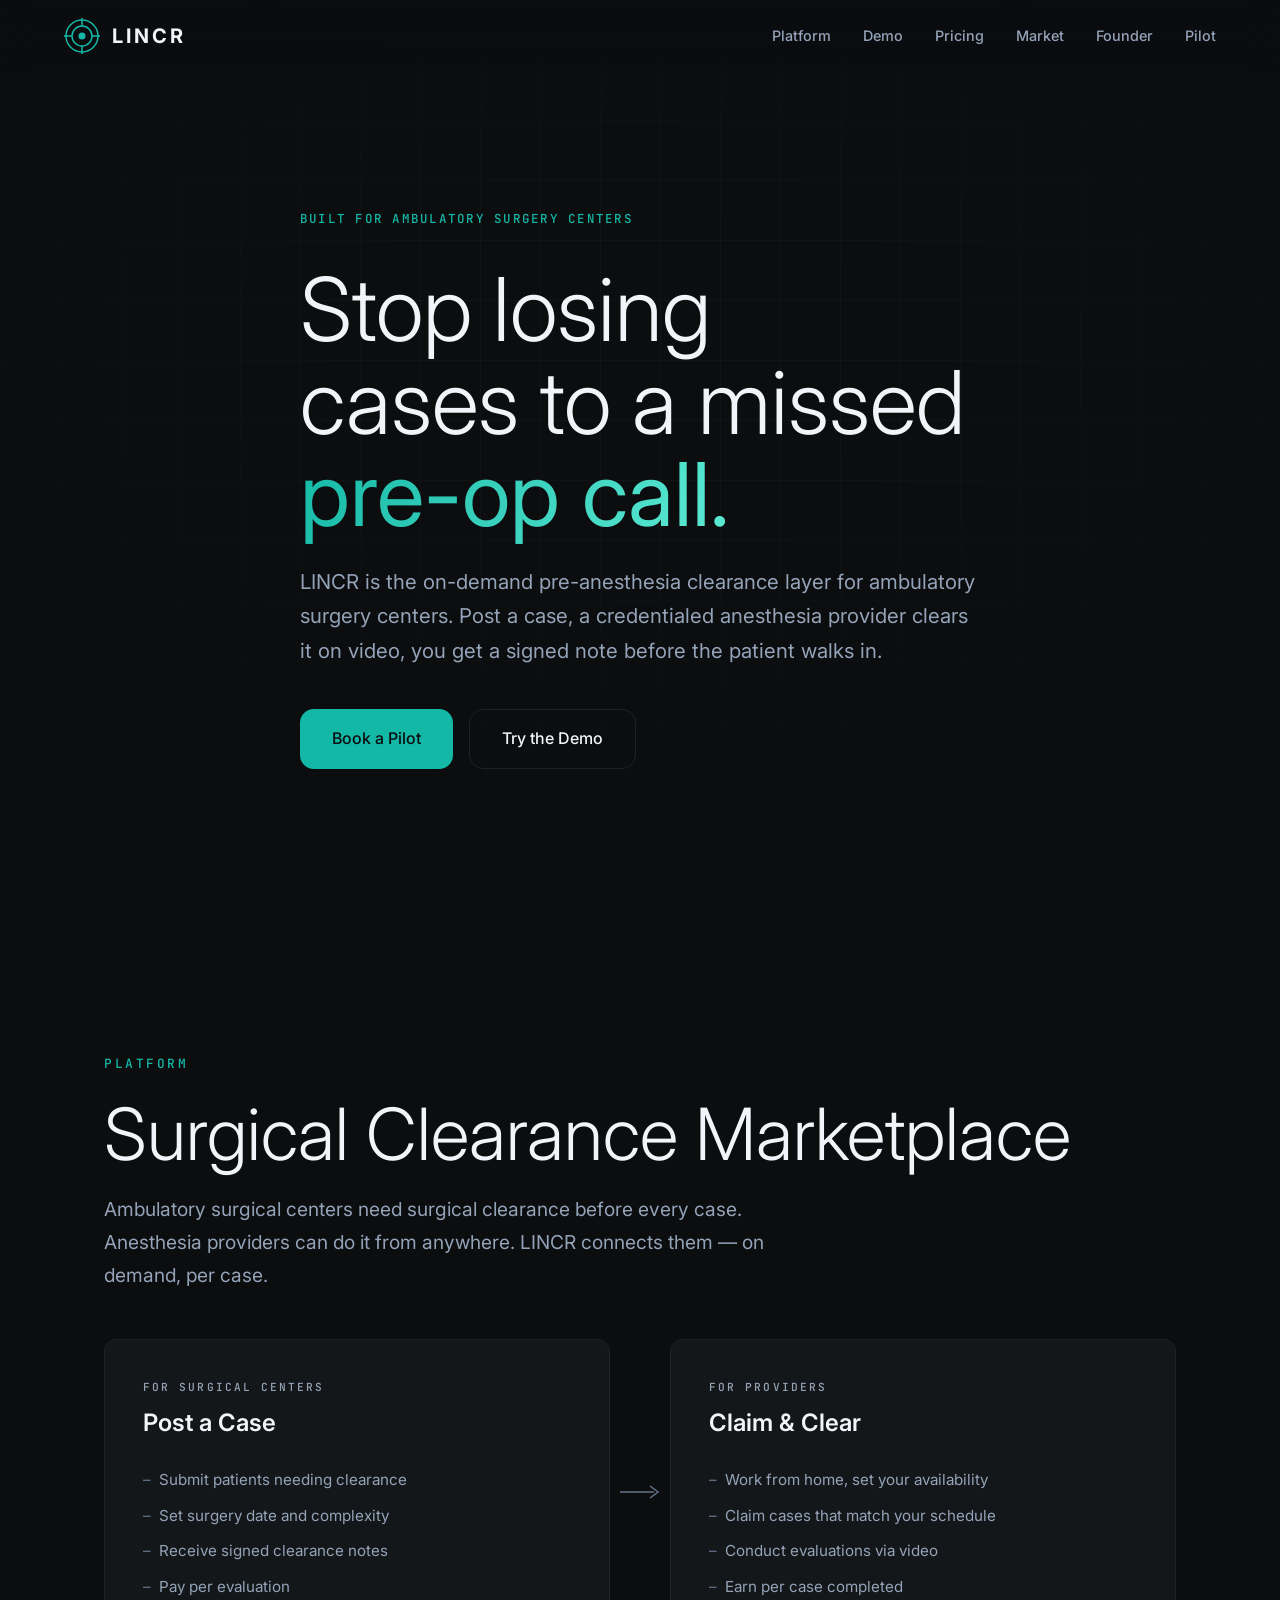
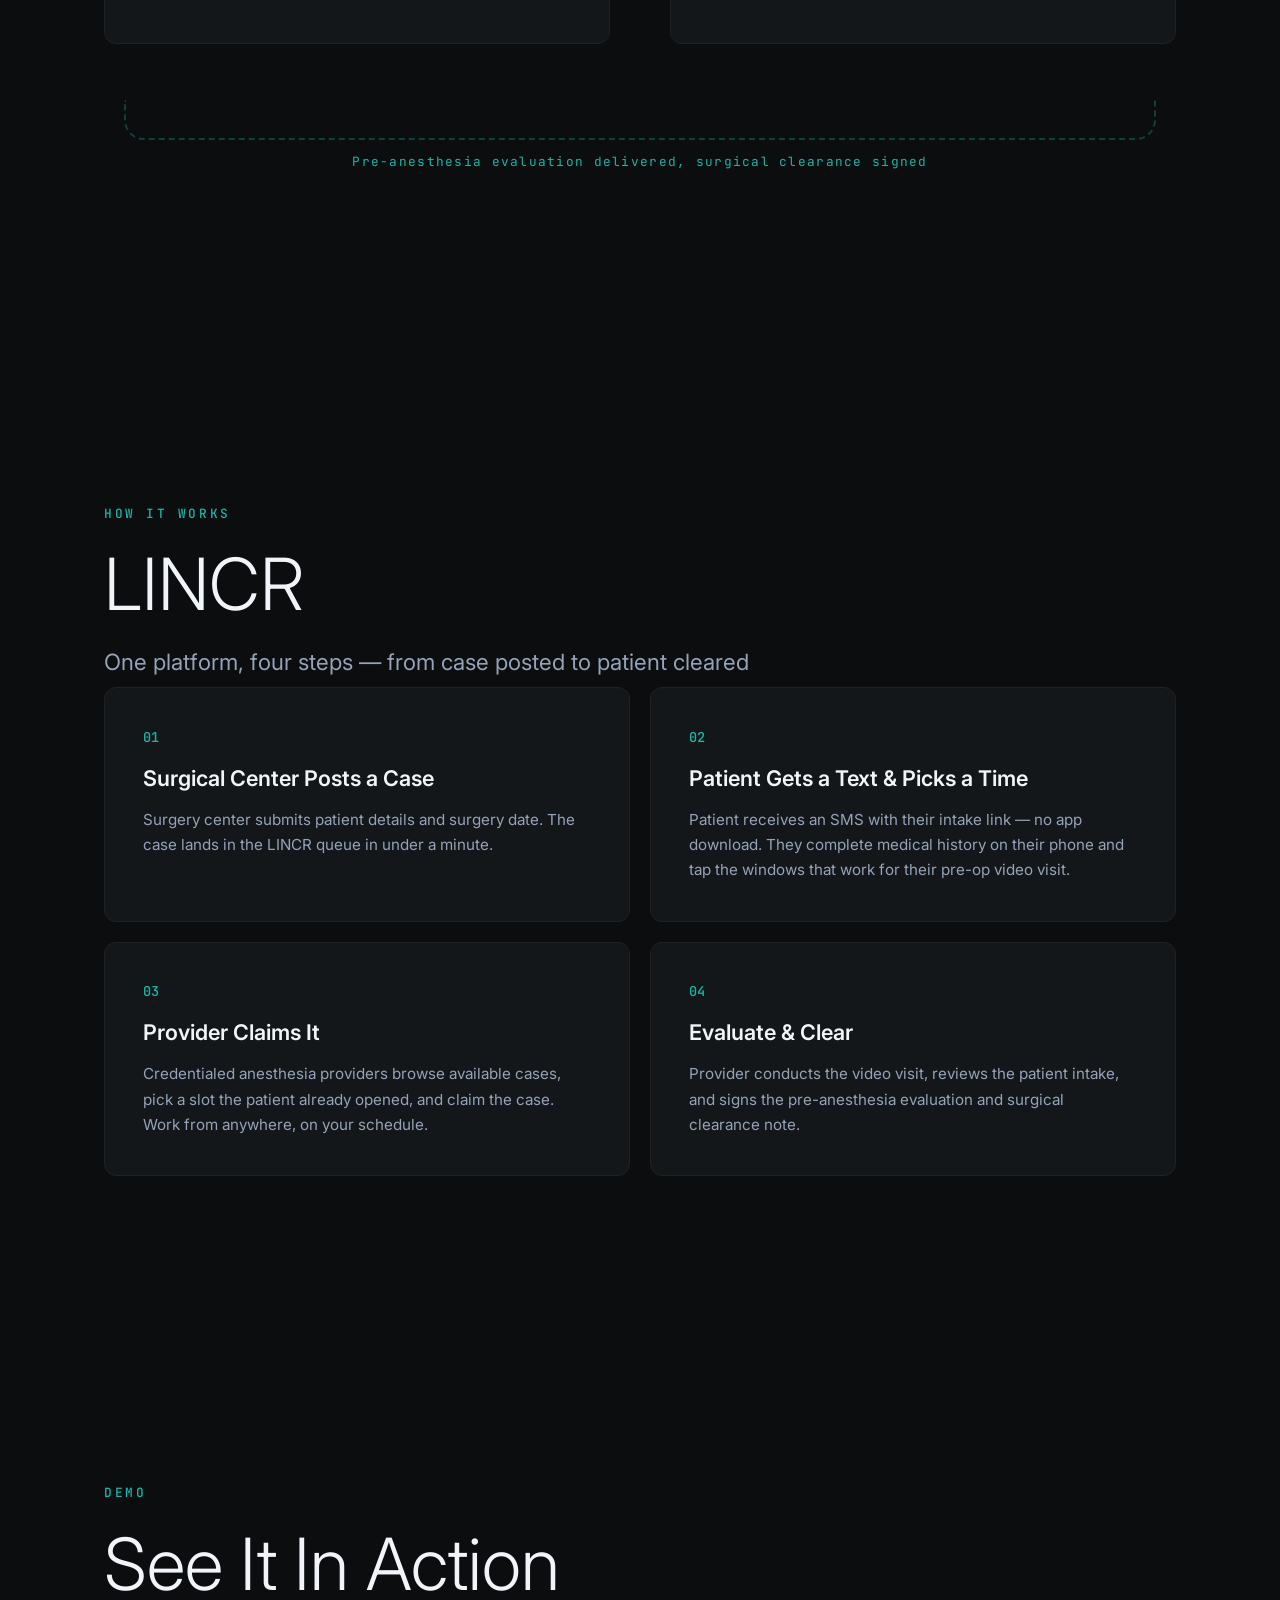
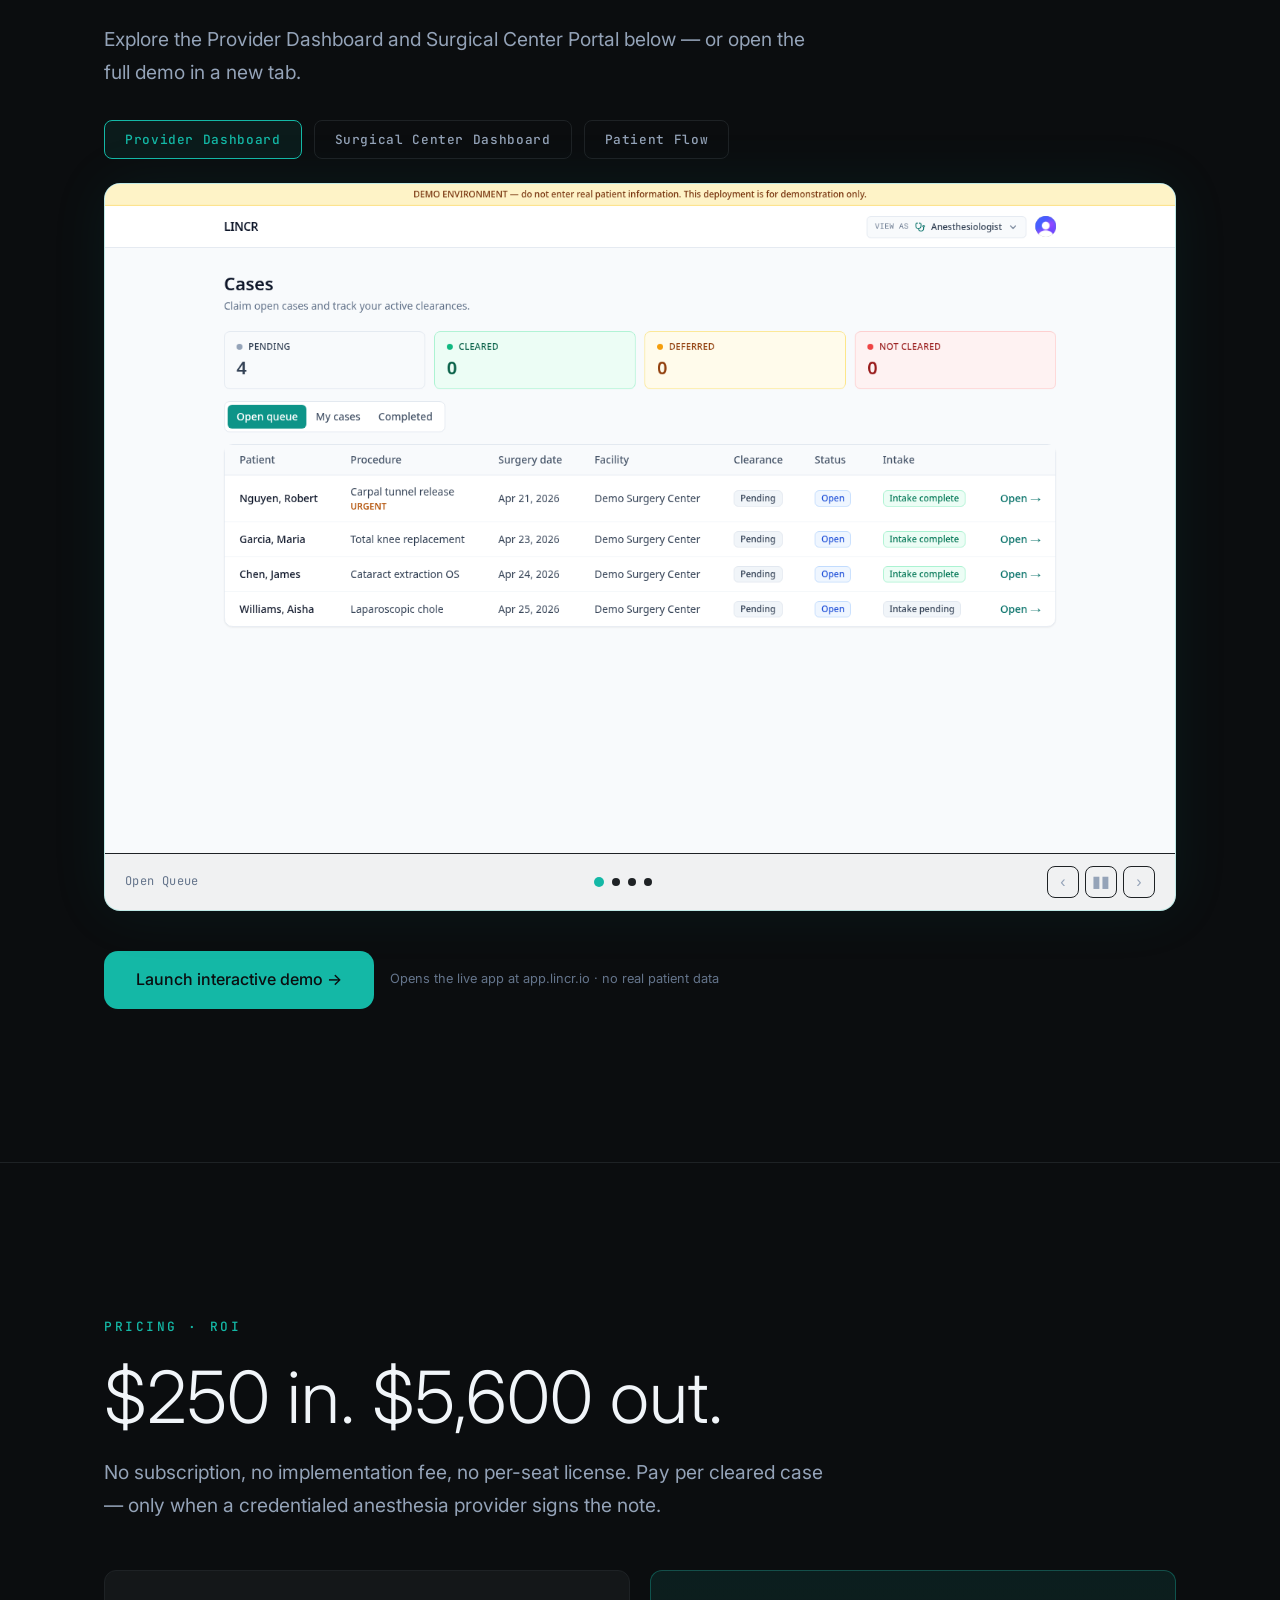
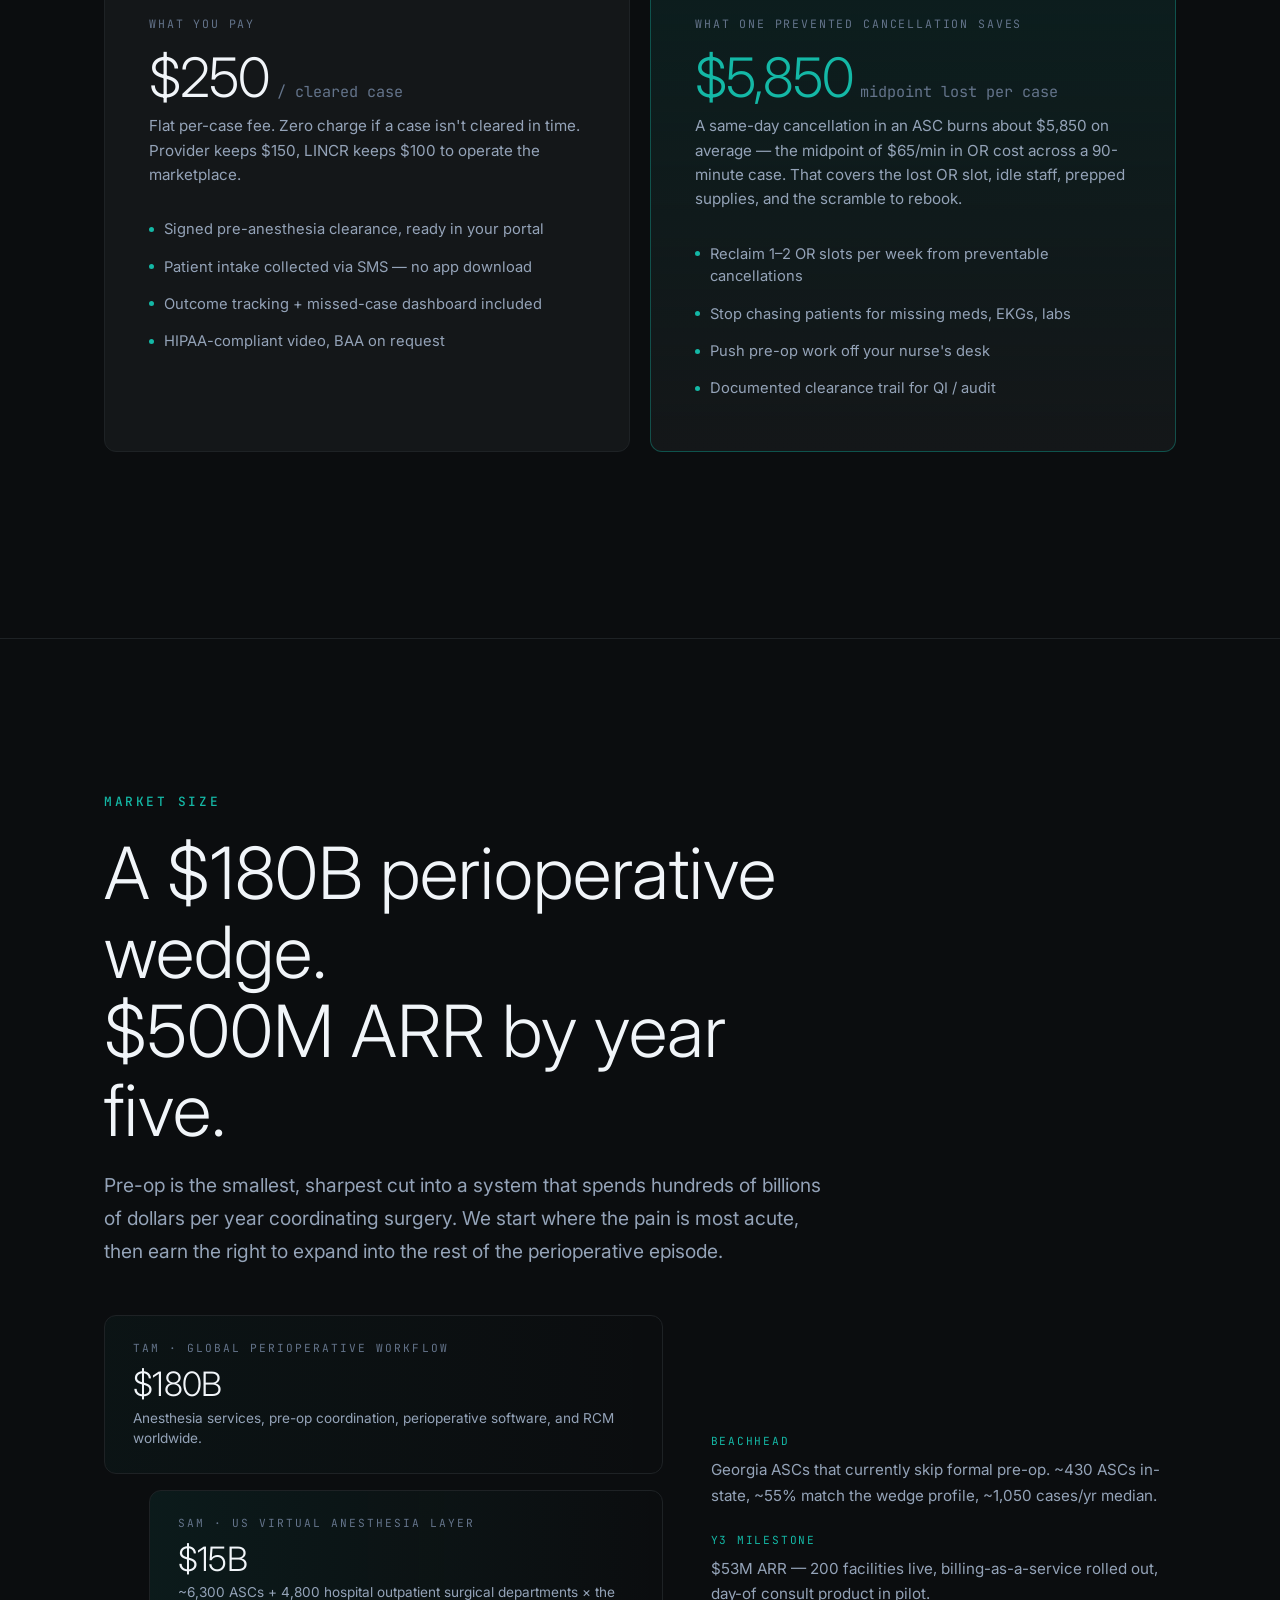
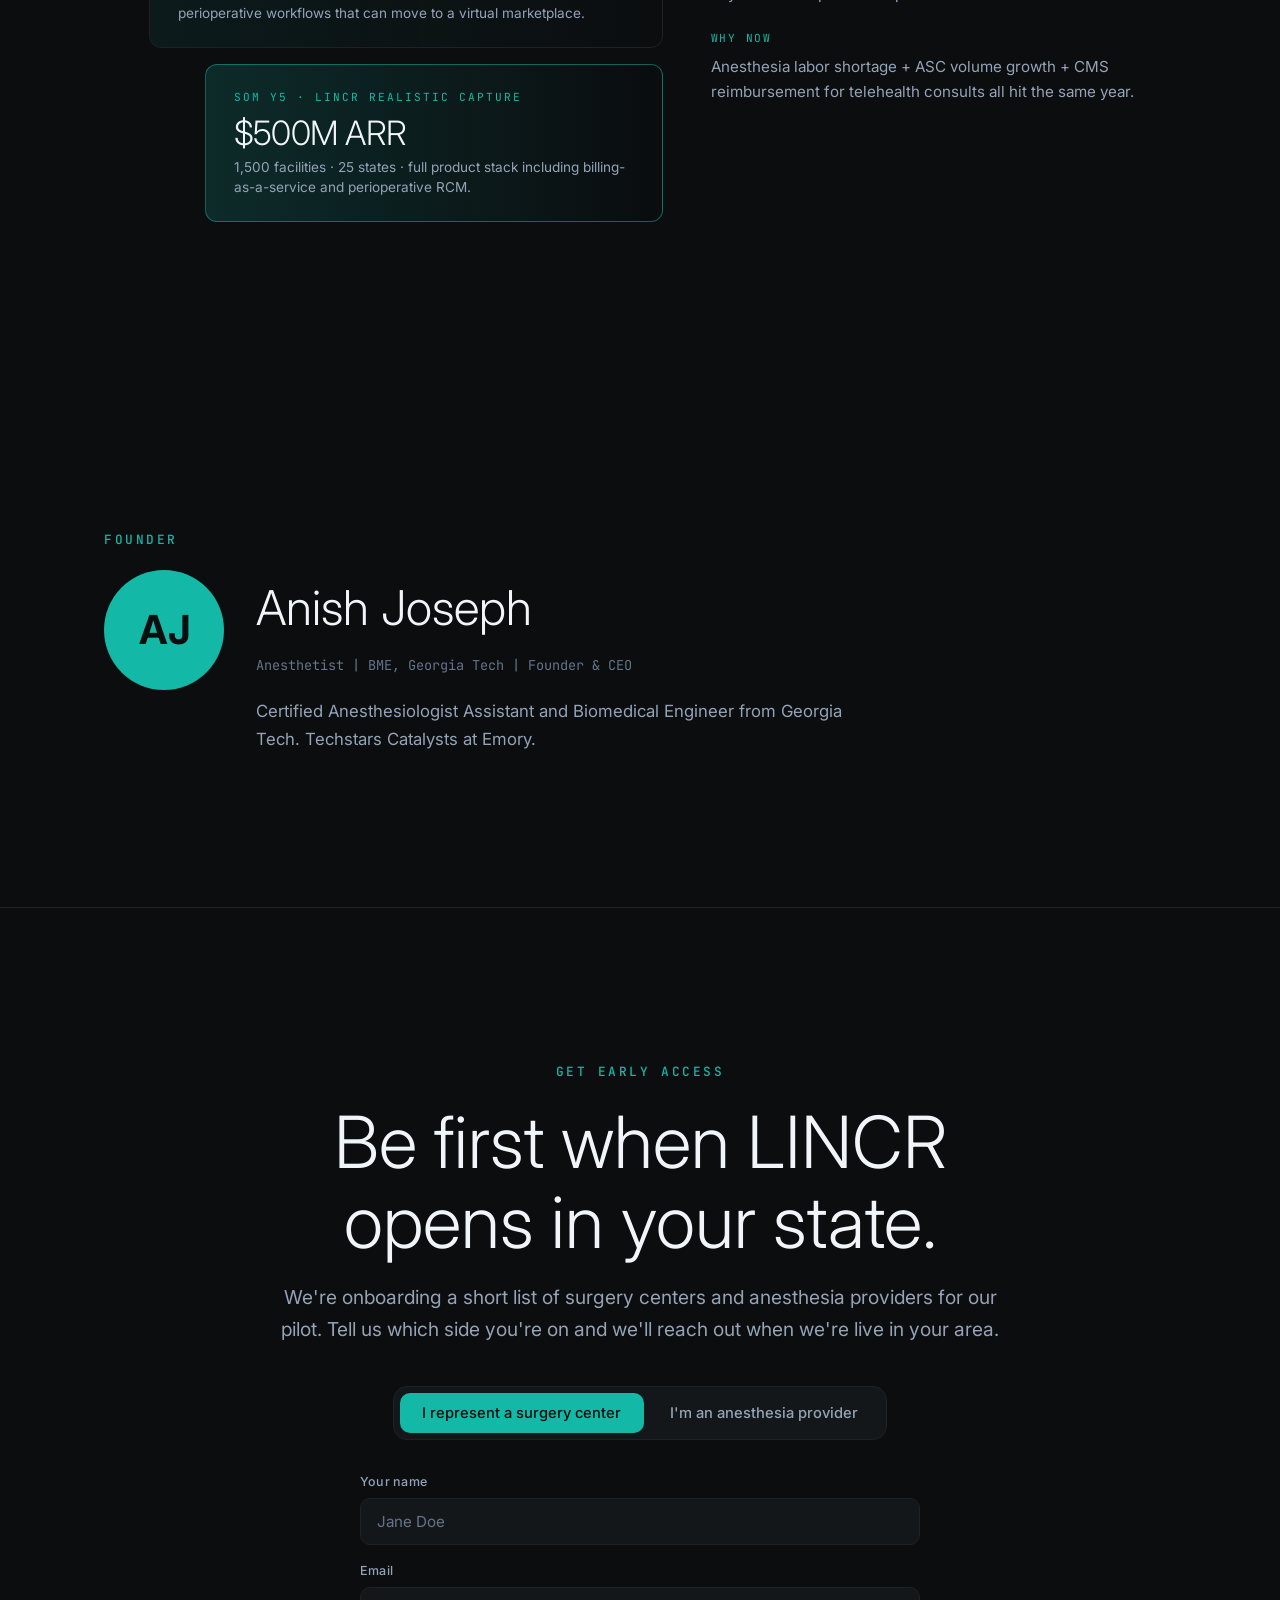
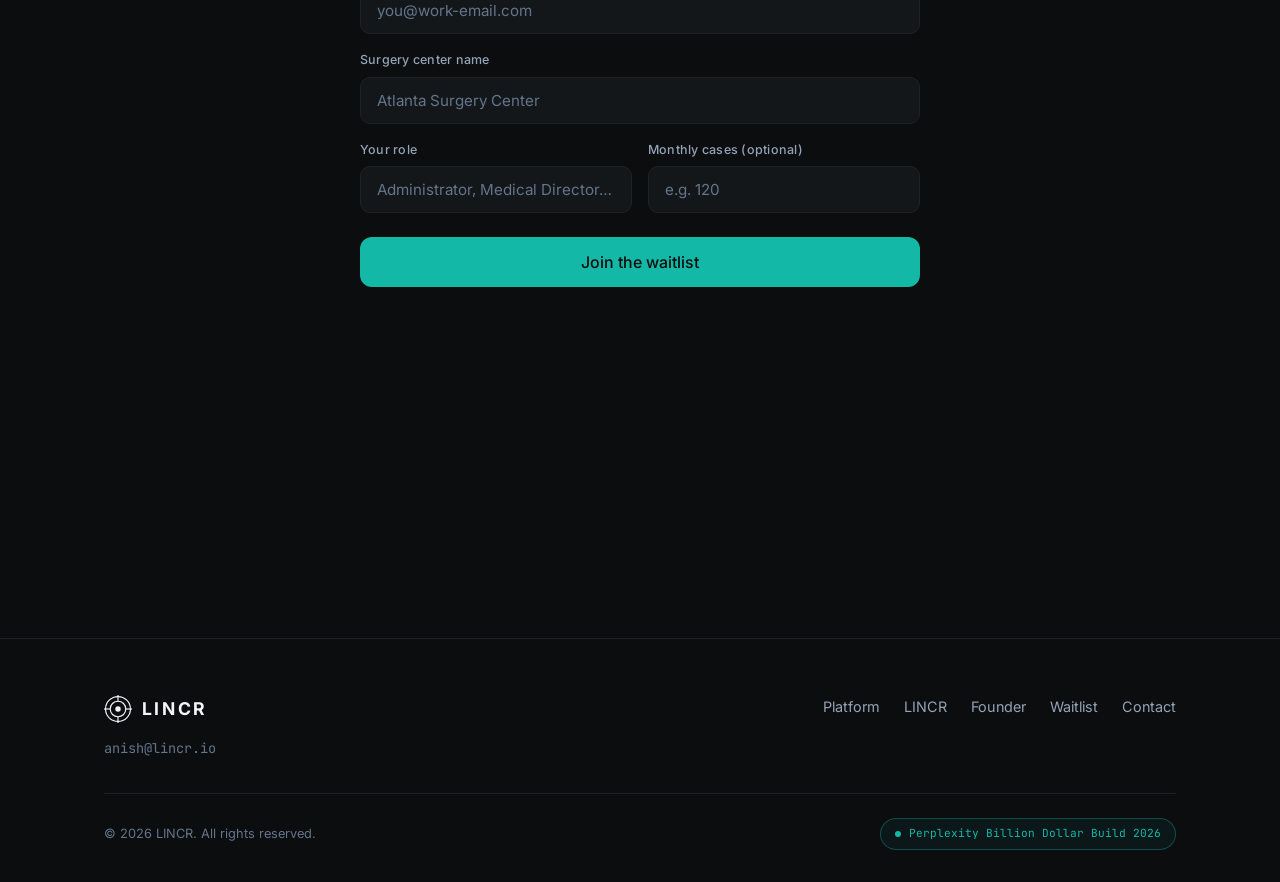
==== commit 184dd252: "remove arrow icons from hero CTA buttons" ====
--- a/index.html
+++ b/index.html
@@ -554,8 +554,8 @@
     <h1>Stop losing<br>cases to a missed<br><span class="hero-accent">pre-op call.</span></h1>
     <p class="hero-sub">LINCR is the on-demand pre-anesthesia clearance layer for ambulatory surgery centers. Post a case, a credentialed anesthesia provider clears it on video, you get a signed note before the patient walks in.</p>
     <div class="hero-cta">
-      <a href="#waitlist" class="btn btn-primary">Book a Pilot <span style="font-size:1.1em">↗</span></a>
-      <a href="#demo" class="btn btn-ghost">Try the Demo <span style="font-size:1.1em">↓</span></a>
+      <a href="#waitlist" class="btn btn-primary">Book a Pilot</a>
+      <a href="#demo" class="btn btn-ghost">Try the Demo</a>
     </div>
   </div>
 </section>
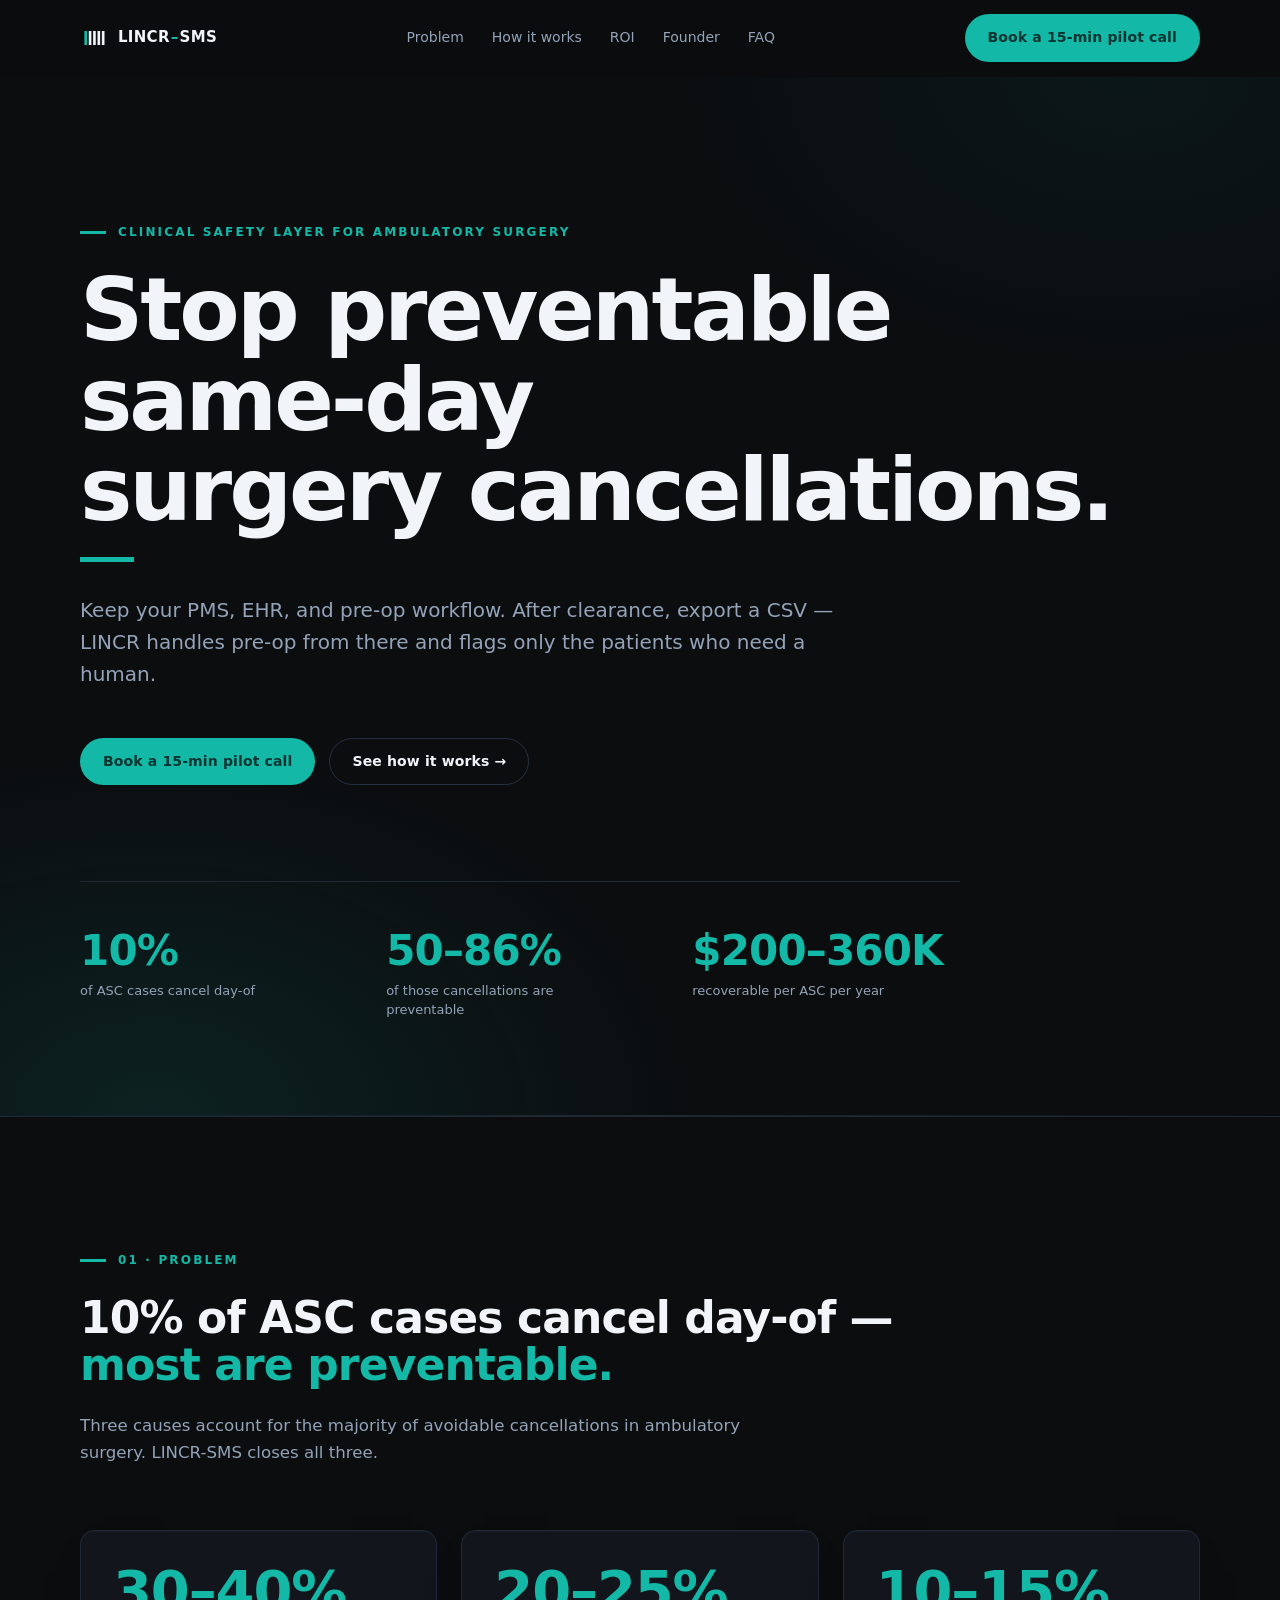
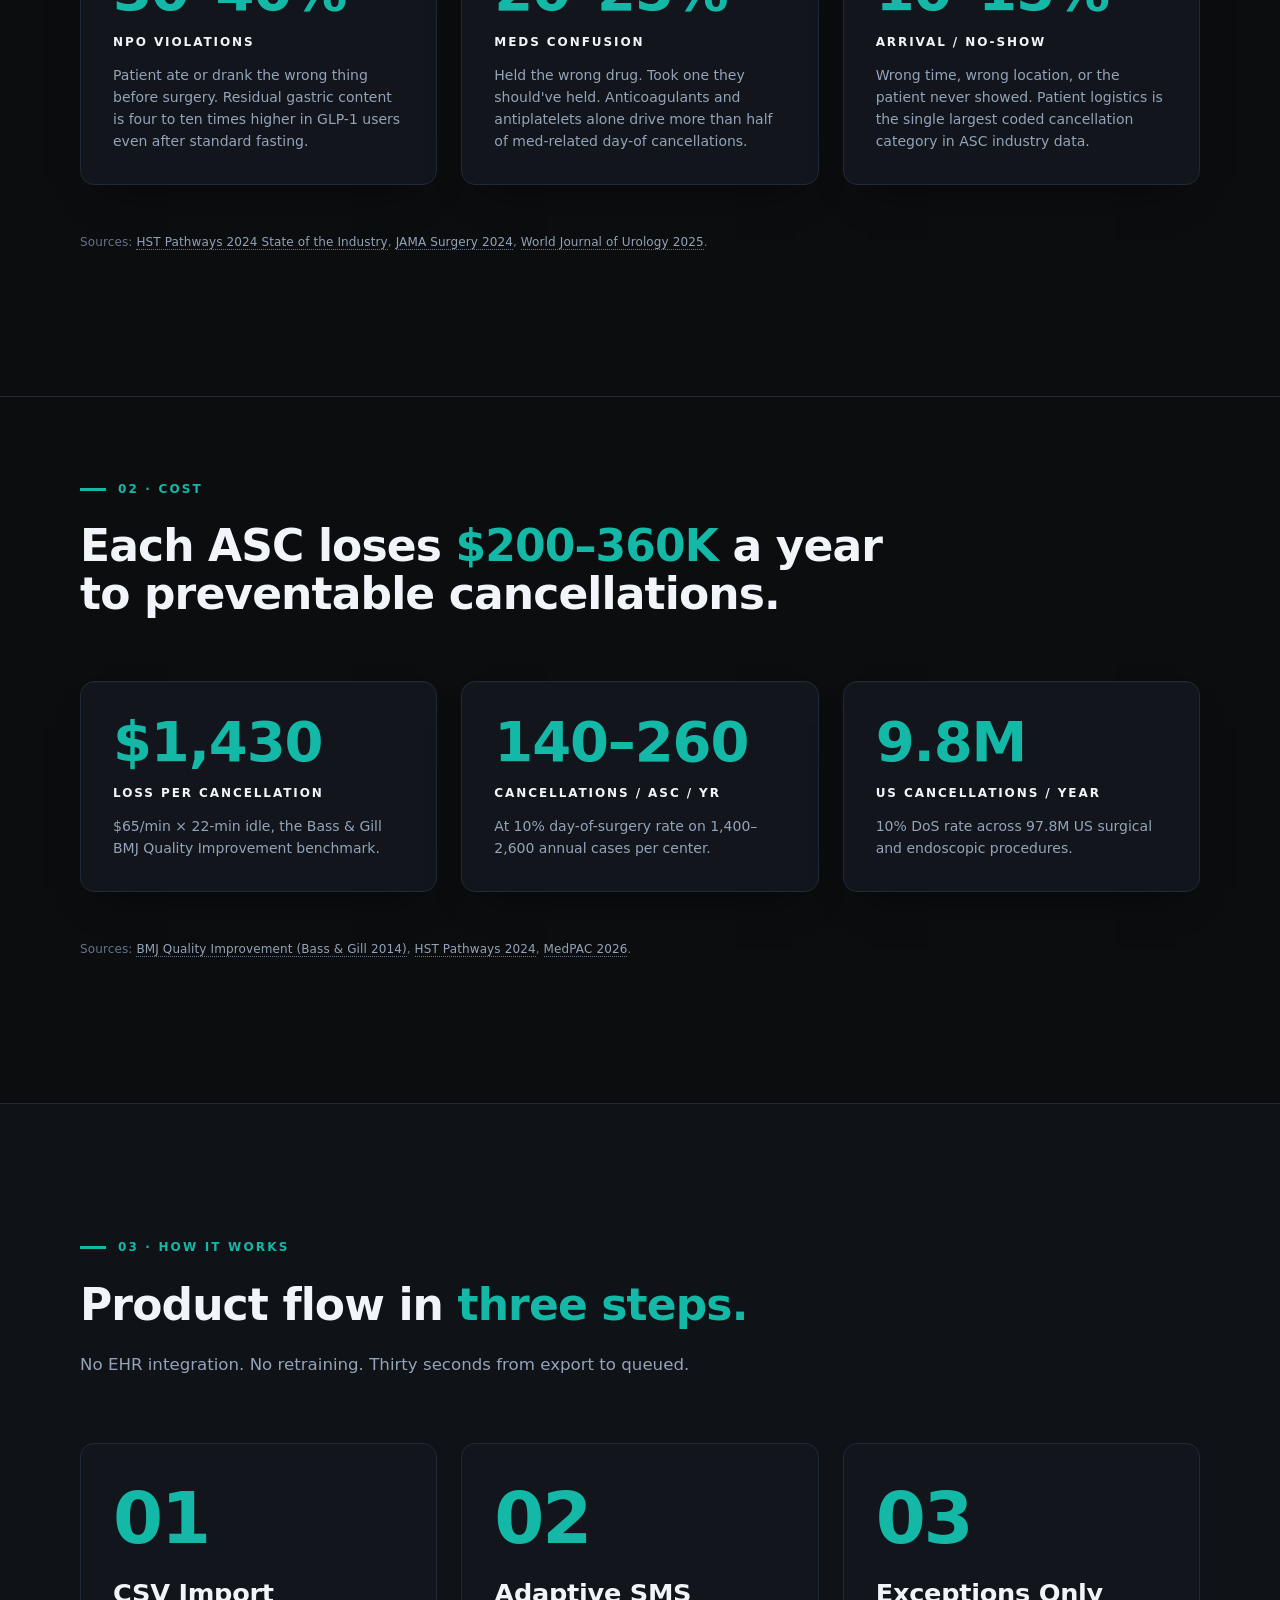
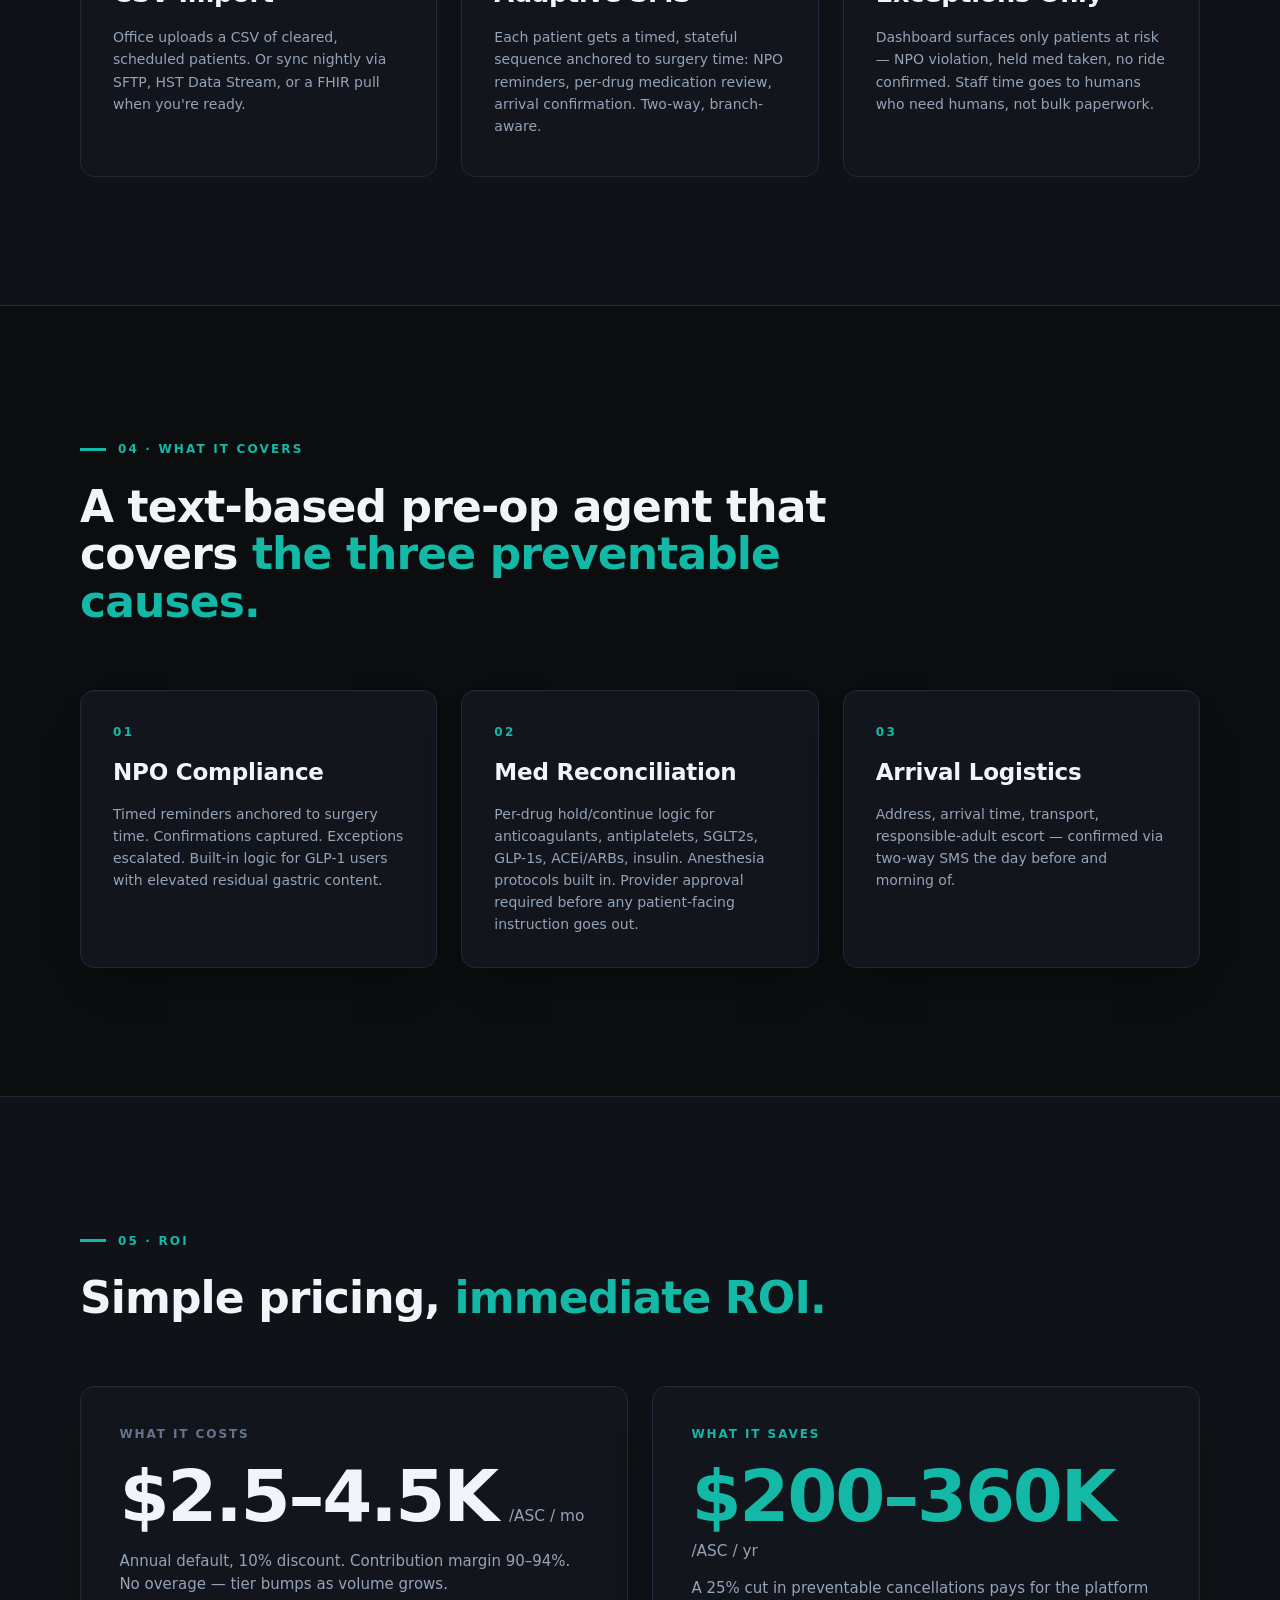
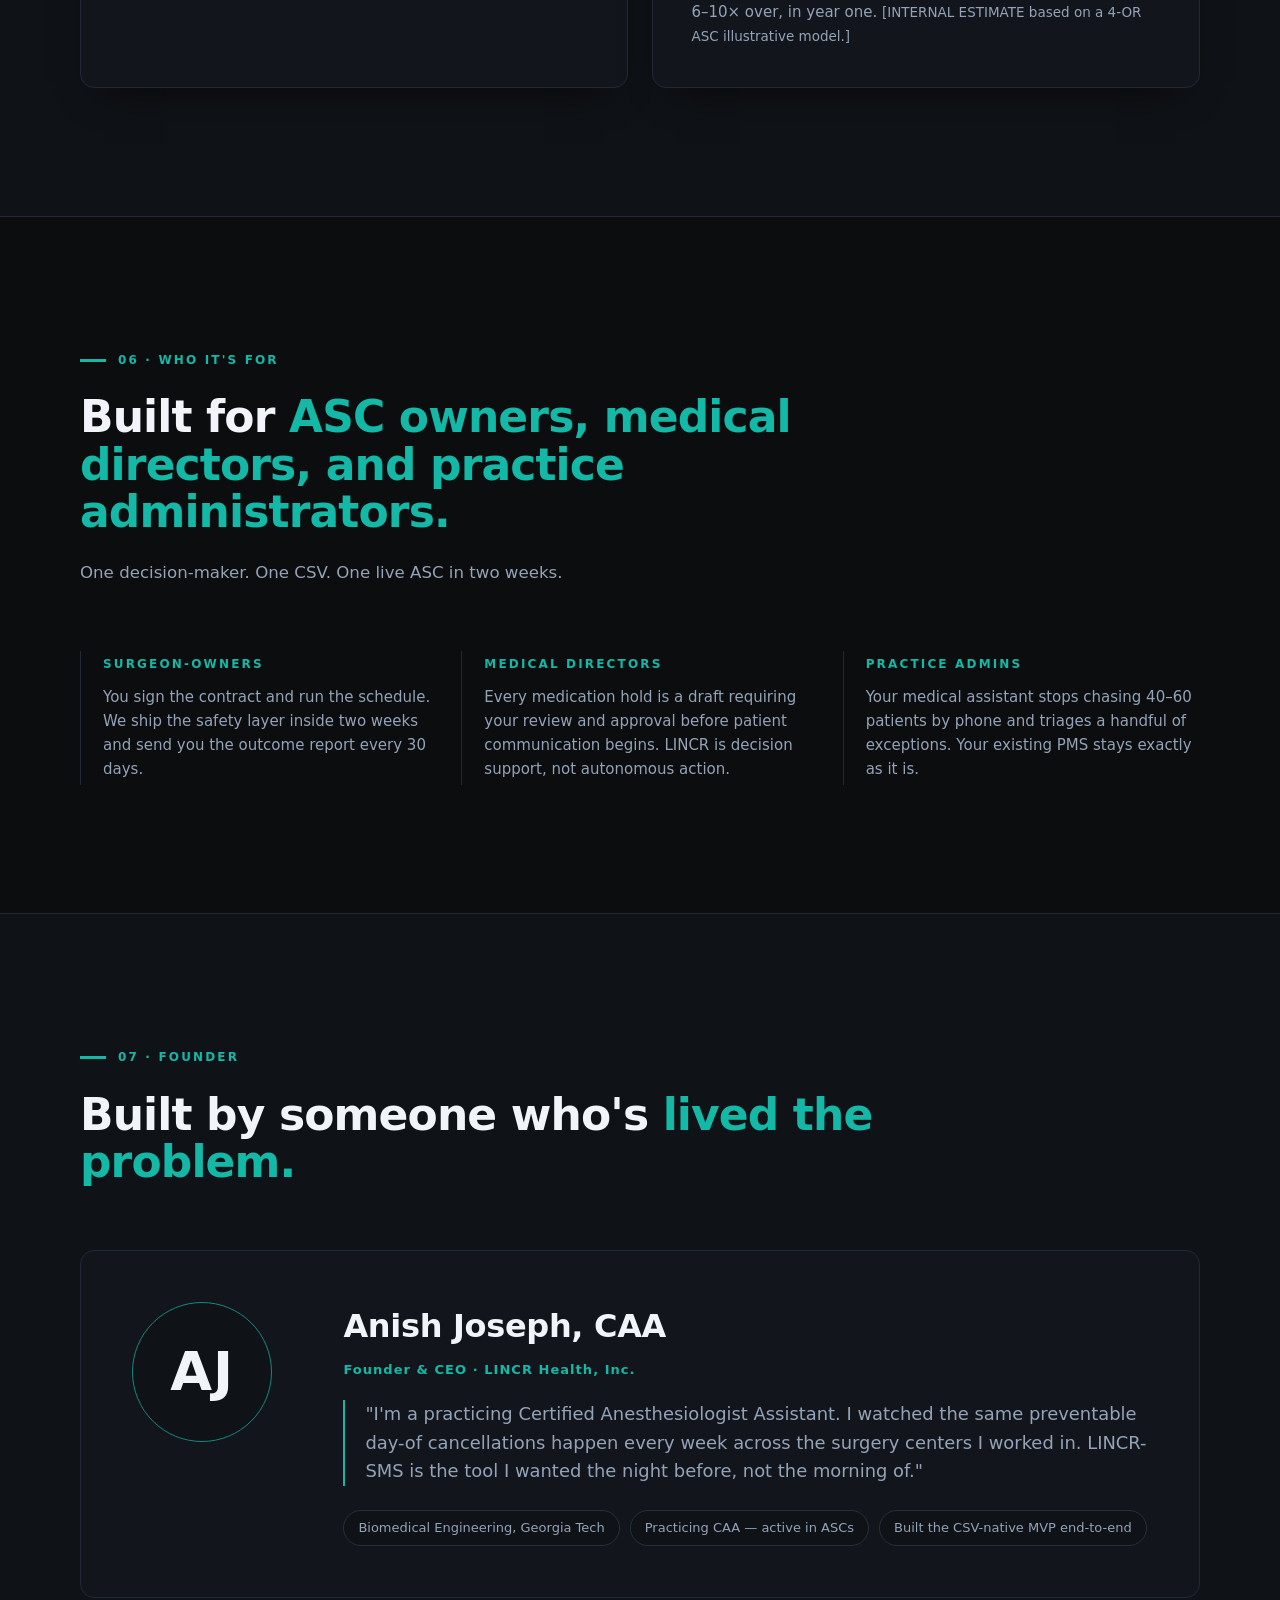
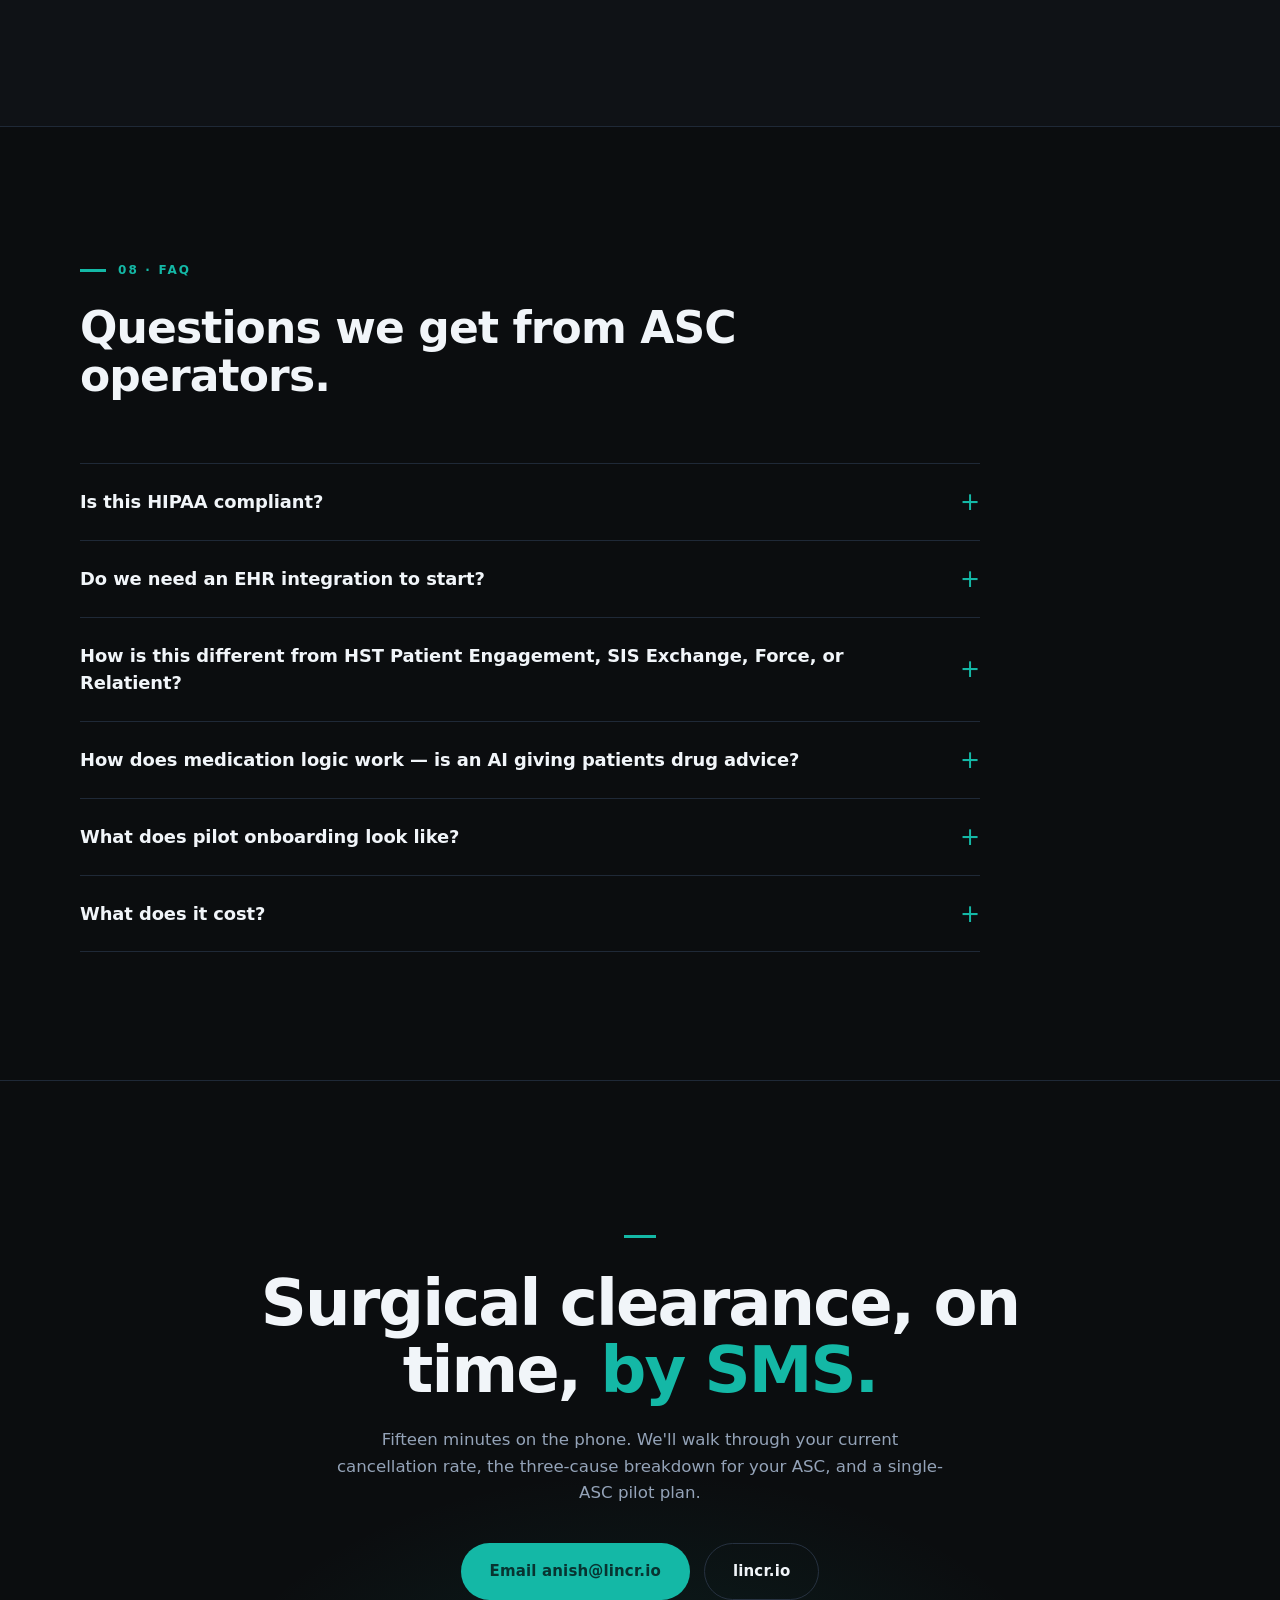
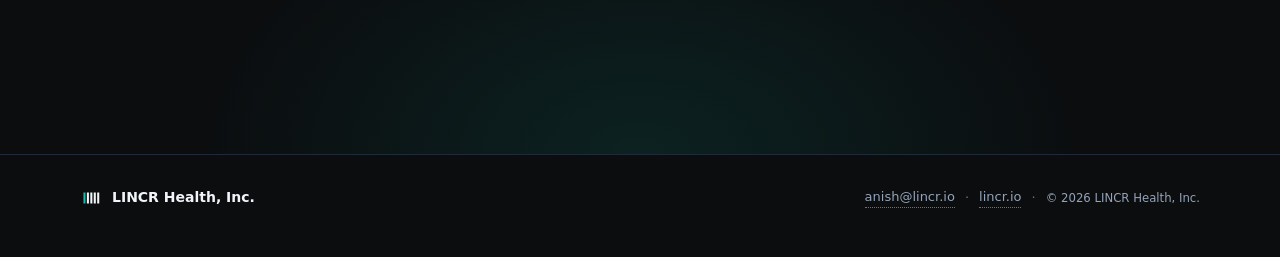
==== commit 751f3041: "Initial landing page" ====
--- a/index.html
+++ b/index.html
@@ -1,1350 +1,470 @@
-<!DOCTYPE html>
+<!doctype html>
 <html lang="en">
 <head>
-<meta charset="UTF-8">
-<meta name="viewport" content="width=device-width, initial-scale=1.0">
-<title>LINCR — Surgical Clearance, On Demand</title>
-<meta name="description" content="LINCR is a marketplace that connects surgery centers with anesthesia providers for pre-anesthesia evaluation and surgical clearance — on demand, per case.">
-<meta property="og:type" content="website">
-<meta property="og:title" content="LINCR — Surgical Clearance, On Demand">
-<meta property="og:description" content="A marketplace connecting ambulatory surgical centers with anesthesia providers for pre-anesthesia evaluation and surgical clearance — on demand, per case.">
-<meta property="og:url" content="https://lincr.io">
-<meta property="og:site_name" content="LINCR">
-<meta name="twitter:card" content="summary_large_image">
-<meta name="twitter:title" content="LINCR — Surgical Clearance, On Demand">
-<meta name="twitter:description" content="A marketplace connecting ambulatory surgical centers with anesthesia providers for pre-anesthesia evaluation and surgical clearance — on demand, per case.">
-<link rel="preconnect" href="https://fonts.googleapis.com">
-<link rel="preconnect" href="https://fonts.gstatic.com" crossorigin>
-<link href="https://fonts.googleapis.com/css2?family=Inter:wght@300;400;500;600;700&family=JetBrains+Mono:wght@400;500&display=swap" rel="stylesheet">
-<style>
-/* ===== RESET & BASE ===== */
-*,*::before,*::after{box-sizing:border-box;margin:0;padding:0}
-html{scroll-behavior:smooth;-webkit-font-smoothing:antialiased;-moz-osx-font-smoothing:grayscale}
-body{font-family:'Inter',system-ui,sans-serif;background:#0b0d0f;color:#f1f5f9;font-weight:400;line-height:1.6;overflow-x:hidden}
-a{color:inherit;text-decoration:none}
-ul{list-style:none}
-img{max-width:100%;display:block}
-
-/* ===== DESIGN TOKENS ===== */
-:root{
-  --bg:#0b0d0f;
-  --surface:#141719;
-  --border:#1e2225;
-  --accent:#14b8a6;
-  --accent-hover:#0d9488;
-  --accent-glow:rgba(20,184,166,.15);
-  --text-primary:#f1f5f9;
-  --text-secondary:#94a3b8;
-  --text-muted:#64748b;
-  --mono:'JetBrains Mono','Courier New',monospace;
-  --container:1200px;
-  --section-gap:clamp(80px,12vw,160px);
-  --side-pad:clamp(20px,5vw,80px);
-}
-
-/* ===== UTILITIES ===== */
-.container{max-width:var(--container);margin:0 auto;padding:0 var(--side-pad)}
-.section-label{
-  font-family:var(--mono);font-size:.8rem;font-weight:500;
-  letter-spacing:.2em;text-transform:uppercase;color:var(--accent);
-  margin-bottom:1.25rem;
-}
-.section-heading{
-  font-size:clamp(2.5rem,6vw,4.5rem);font-weight:300;line-height:1.1;
-  color:var(--text-primary);margin-bottom:1.25rem;
-}
-.section-subtext{
-  font-size:clamp(1rem,1.5vw,1.25rem);color:var(--text-secondary);
-  max-width:720px;line-height:1.7;
-}
-.card{
-  background:var(--surface);border:1px solid var(--border);
-  border-radius:12px;padding:clamp(24px,3vw,40px);
-}
-.btn{
-  display:inline-flex;align-items:center;gap:.5rem;
-  font-family:'Inter',sans-serif;font-size:1rem;font-weight:500;
-  padding:16px 32px;border-radius:14px;cursor:pointer;
-  transition:all .25s ease;border:none;white-space:nowrap;
-}
-.btn-primary{background:var(--accent);color:#0b0d0f}
-.btn-primary:hover{background:var(--accent-hover);transform:translateY(-1px)}
-.btn-ghost{background:transparent;color:var(--text-primary);border:1px solid var(--border)}
-.btn-ghost:hover{border-color:var(--text-secondary)}
-
-/* ===== NAV ===== */
-.nav{
-  position:fixed;top:0;left:0;right:0;z-index:100;
-  padding:0 var(--side-pad);height:72px;
-  display:flex;align-items:center;
-  background:rgba(11,13,15,.6);
-  backdrop-filter:blur(16px);-webkit-backdrop-filter:blur(16px);
-  border-bottom:1px solid transparent;
-  transition:border-color .3s,background .3s;
-}
-.nav.scrolled{border-bottom-color:var(--border);background:rgba(11,13,15,.92)}
-.nav-inner{display:flex;align-items:center;justify-content:space-between;width:100%;max-width:var(--container);margin:0 auto}
-.nav-logo{display:flex;align-items:center;gap:.75rem}
-.nav-logo svg{width:36px;height:36px}
-.nav-logo span{font-size:1.25rem;font-weight:700;letter-spacing:.15em;color:var(--text-primary)}
-.nav-links{display:flex;align-items:center;gap:clamp(1.5rem,2.5vw,2.5rem)}
-.nav-links a{font-size:.9rem;font-weight:500;color:var(--text-secondary);transition:color .2s;position:relative}
-.nav-links a:hover,.nav-links a.active{color:var(--text-primary)}
-.nav-links a.active::after{content:'';position:absolute;bottom:-4px;left:0;right:0;height:1px;background:var(--text-primary)}
-.burger{display:none;flex-direction:column;gap:5px;cursor:pointer;padding:4px;z-index:110}
-.burger span{width:22px;height:2px;background:var(--text-primary);border-radius:2px;transition:all .3s}
-.mobile-menu{
-  display:none;position:fixed;top:0;left:0;right:0;bottom:0;z-index:105;
-  background:rgba(11,13,15,.98);flex-direction:column;align-items:center;
-  justify-content:center;gap:2rem;
-}
-.mobile-menu.open{display:flex}
-.mobile-menu a{font-size:1.25rem;font-weight:500;color:var(--text-secondary);transition:color .2s}
-.mobile-menu a:hover{color:var(--text-primary)}
-
-/* ===== HERO ===== */
-.hero{
-  min-height:100vh;display:flex;align-items:center;
-  padding-top:72px;position:relative;overflow:hidden;
-}
-.hero-grid{
-  position:absolute;inset:0;
-  background-image:
-    linear-gradient(rgba(30,34,37,.35) 1px,transparent 1px),
-    linear-gradient(90deg,rgba(30,34,37,.35) 1px,transparent 1px);
-  background-size:60px 60px;
-  mask-image:radial-gradient(ellipse 70% 60% at 50% 40%,black 20%,transparent 80%);
-  -webkit-mask-image:radial-gradient(ellipse 70% 60% at 50% 40%,black 20%,transparent 80%);
-}
-.hero-content{position:relative;z-index:1;padding:clamp(40px,8vw,100px) 0}
-.hero-badge{
-  display:inline-flex;align-items:center;gap:.625rem;
-  font-family:var(--mono);font-size:.8rem;font-weight:400;
-  color:var(--accent);padding:10px 20px;
-  border:1px solid rgba(20,184,166,.35);border-radius:999px;
-  margin-bottom:2rem;background:rgba(20,184,166,.06);
-}
-.hero-badge .dot{width:8px;height:8px;border-radius:50%;background:var(--accent);flex-shrink:0}
-.hero-eyebrow{
-  display:inline-block;font-family:var(--mono);font-size:.78rem;font-weight:500;
-  letter-spacing:.18em;text-transform:uppercase;color:var(--accent);
-  margin-bottom:1.75rem;padding:6px 0;
-}
-.hero-accent{
-  background:linear-gradient(120deg,var(--accent) 0%,#5eead4 100%);
-  -webkit-background-clip:text;background-clip:text;
-  -webkit-text-fill-color:transparent;color:transparent;
-  font-weight:400;
-}
-.hero-stats{
-  margin-top:3.5rem;display:flex;align-items:center;gap:clamp(1.25rem,3vw,3rem);
-  flex-wrap:wrap;padding-top:2.5rem;border-top:1px solid var(--border);
-  max-width:900px;
-}
-.hero-stat{display:flex;flex-direction:column;gap:.4rem;min-width:140px}
-.hero-stat-num{
-  font-family:var(--mono);font-size:clamp(1.4rem,2.4vw,1.85rem);
-  font-weight:500;color:var(--text-primary);letter-spacing:-.01em;
-}
-.hero-stat-label{
-  font-size:.82rem;color:var(--text-muted);line-height:1.45;max-width:200px;
-}
-.hero-stat-divider{width:1px;height:36px;background:var(--border);flex-shrink:0}
-@media(max-width:680px){
-  .hero-stat-divider{display:none}
-  .hero-stats{gap:1.5rem}
-}
-.hero h1{
-  font-size:clamp(3rem,8vw,5.5rem);font-weight:300;line-height:1.05;
-  color:var(--text-primary);margin-bottom:1.5rem;max-width:800px;
-}
-.hero-sub{
-  font-size:clamp(1.05rem,1.6vw,1.3rem);color:var(--text-secondary);
-  max-width:680px;line-height:1.7;margin-bottom:2.5rem;
-}
-.hero-cta{display:flex;gap:1rem;flex-wrap:wrap}
-
-/* ===== PLATFORM ===== */
-.platform{padding:var(--section-gap) 0}
-.platform-cards{
-  display:grid;grid-template-columns:1fr auto 1fr;align-items:center;
-  gap:0;margin-top:3rem;
-}
-.platform-arrow{
-  display:flex;align-items:center;justify-content:center;
-  width:60px;color:var(--text-muted);
-}
-.platform-arrow svg{width:40px;height:24px}
-.platform-card-label{
-  font-family:var(--mono);font-size:.7rem;font-weight:500;
-  letter-spacing:.18em;text-transform:uppercase;color:var(--text-secondary);
-  margin-bottom:.5rem;
-}
-.platform-card-title{font-size:1.5rem;font-weight:600;color:var(--text-primary);margin-bottom:1.25rem}
-.platform-card ul li{
-  color:var(--text-secondary);padding:.35rem 0;font-size:.95rem;
-  padding-left:1rem;position:relative;
-}
-.platform-card ul li::before{content:'–';position:absolute;left:0;color:var(--text-muted)}
-.platform-loop{
-  margin-top:2rem;text-align:center;padding:1.5rem 0;
-  position:relative;
-}
-.platform-loop-line{
-  width:100%;max-width:calc(100% - 40px);margin:0 auto;
-  height:40px;border:2px dashed rgba(20,184,166,.3);
-  border-top:none;border-radius:0 0 20px 20px;
-}
-.platform-loop-text{
-  font-family:var(--mono);font-size:.8rem;color:var(--accent);
-  letter-spacing:.1em;margin-top:.75rem;
-}
-
-/* ===== PRODUCT ===== */
-.product{padding:var(--section-gap) 0}
-.product-sub{
-  font-size:clamp(1.1rem,1.8vw,1.4rem);color:var(--text-secondary);
-  margin-bottom:.5rem;
-}
-.product-subsub{
-  font-size:clamp(.95rem,1.2vw,1.05rem);color:var(--text-muted);
-  margin-bottom:3rem;
-}
-.product-grid{display:grid;grid-template-columns:repeat(2,1fr);gap:1.25rem}
-.product-card .num{
-  font-family:var(--mono);font-size:.85rem;font-weight:500;
-  color:var(--accent);margin-bottom:.75rem;
-}
-.product-card h3{font-size:1.35rem;font-weight:600;color:var(--text-primary);margin-bottom:.75rem}
-.product-card p{font-size:.95rem;color:var(--text-secondary);line-height:1.65}
-.product-card .big-num{font-size:2.5rem;font-weight:700;color:var(--accent)}
-.triage-dots{display:flex;gap:.5rem;margin-top:.5rem}
-.triage-dot{width:10px;height:10px;border-radius:50%}
-.triage-dot.green{background:#22c55e}
-.triage-dot.yellow{background:#eab308}
-.triage-dot.red{background:#ef4444}
-
-/* ===== PRICING ===== */
-.pricing{padding:var(--section-gap) 0}
-.pricing-grid{display:grid;grid-template-columns:repeat(3,1fr);gap:1.25rem;margin-top:3rem}
-.pricing-card{position:relative}
-.pricing-card.popular{border-color:var(--accent);background:linear-gradient(180deg,rgba(20,184,166,.1) 0%,var(--surface) 100%)}
-.pricing-card .tier-name{font-size:1rem;font-weight:500;color:var(--text-secondary);margin-bottom:.75rem}
-.pricing-card .pop-badge{
-  display:inline-block;font-family:var(--mono);font-size:.65rem;font-weight:500;
-  letter-spacing:.15em;text-transform:uppercase;color:var(--accent);
-  background:rgba(20,184,166,.12);padding:4px 12px;border-radius:4px;
-  margin-left:.75rem;vertical-align:middle;
-}
-.pricing-card .price{display:flex;align-items:baseline;margin-bottom:1.5rem}
-.pricing-card .price .dollar{font-size:1.2rem;font-weight:300;color:var(--text-muted);margin-right:.125rem}
-.pricing-card .price .amount{font-size:clamp(3rem,5vw,4.5rem);font-weight:300;color:var(--text-primary);line-height:1}
-.pricing-card .price .unit{font-size:.9rem;color:var(--text-muted);margin-left:.5rem}
-.pricing-card .custom-label{font-size:clamp(2.5rem,4vw,3.5rem);font-weight:300;color:var(--text-primary);margin-bottom:1.5rem}
-.pricing-card .custom-sub{font-size:.9rem;color:var(--text-muted);margin-bottom:1.5rem}
-.pricing-card ul li{
-  display:flex;align-items:center;gap:.5rem;
-  padding:.4rem 0;font-size:.9rem;color:var(--text-secondary);
-}
-.pricing-card ul li .check{color:var(--accent);font-size:1rem;flex-shrink:0}
-
-/* ROI */
-.roi-box{margin-top:1.25rem}
-.roi-title{font-size:1.1rem;font-weight:600;color:var(--text-primary);margin-bottom:1.5rem}
-.roi-grid{display:grid;grid-template-columns:repeat(4,1fr);gap:1.5rem}
-.roi-item .roi-value{font-size:clamp(1.5rem,3vw,2rem);font-weight:600;color:var(--accent);margin-bottom:.25rem}
-.roi-item .roi-label{font-size:.8rem;color:var(--text-secondary);line-height:1.4}
-.roi-item .roi-detail{font-size:.7rem;color:var(--text-muted);margin-top:.15rem}
-.founding-banner{
-  margin-top:2.5rem;display:flex;align-items:center;gap:1rem;flex-wrap:wrap;
-}
-.founding-tag{
-  font-family:var(--mono);font-size:.7rem;font-weight:500;
-  letter-spacing:.15em;text-transform:uppercase;color:var(--accent);
-  border:1px solid rgba(20,184,166,.3);padding:8px 16px;border-radius:6px;
-  background:rgba(20,184,166,.06);white-space:nowrap;
-}
-.founding-text{font-size:.95rem;color:var(--text-secondary)}
-
-/* ===== DEMO ===== */
-.demo{padding:var(--section-gap) 0}
-.demo-tabs{display:flex;gap:.75rem;margin:2rem 0 1.5rem;flex-wrap:wrap}
-.demo-tab{
-  font-family:var(--mono);font-size:.8rem;font-weight:500;
-  padding:10px 20px;border-radius:8px;cursor:pointer;
-  border:1px solid var(--border);background:transparent;
-  color:var(--text-secondary);transition:all .2s;letter-spacing:.05em;
-}
-.demo-tab:hover{border-color:var(--text-muted);color:var(--text-primary)}
-.demo-tab.active{
-  border-color:var(--accent);color:var(--accent);
-  background:rgba(20,184,166,.08);
-}
-.demo-screenshot-wrap{
-  position:relative;width:100%;max-width:1200px;
-  border-radius:16px;overflow:hidden;
-  border:1px solid rgba(20,184,166,.25);
-  box-shadow:0 0 60px rgba(20,184,166,.08);
-  background:#f8f9fa;
-}
-.demo-slideshow{position:relative;width:100%;}
-.demo-slideshow img{
-  width:100%;height:auto;display:none;
-  border-radius:0;
-}
-.demo-slideshow img.active{display:block;animation:fadeIn .4s ease}
-@keyframes fadeIn{from{opacity:0}to{opacity:1}}
-.slide-controls{
-  display:flex;align-items:center;justify-content:space-between;
-  padding:12px 20px;background:rgba(0,0,0,.03);border-top:1px solid var(--border);
-}
-.slide-dots{display:flex;gap:8px;align-items:center}
-.slide-dot{
-  width:8px;height:8px;border-radius:50%;background:var(--border);
-  border:none;cursor:pointer;padding:0;transition:all .2s;
-}
-.slide-dot.active{background:var(--accent);width:10px;height:10px}
-.slide-label{
-  font-family:var(--mono);font-size:.75rem;color:var(--text-muted);
-  letter-spacing:.03em;
-}
-.slide-nav{
-  display:flex;gap:6px;
-}
-.slide-nav button{
-  width:32px;height:32px;border-radius:8px;border:1px solid var(--border);
-  background:transparent;color:var(--text-secondary);cursor:pointer;
-  display:flex;align-items:center;justify-content:center;
-  font-size:1rem;transition:all .2s;
-}
-.slide-nav button:hover{border-color:var(--accent);color:var(--accent)}
-.demo-actions{
-  display:flex;align-items:center;gap:1rem;margin-top:2rem;flex-wrap:wrap;
-}
-.demo-actions .or{color:var(--text-muted);font-size:.9rem}
-.demo-email{
-  font-family:'Inter',sans-serif;font-size:.95rem;
-  padding:14px 20px;border-radius:12px;border:1px solid var(--border);
-  background:var(--surface);color:var(--text-primary);
-  outline:none;min-width:240px;
-}
-.demo-email::placeholder{color:var(--text-muted)}
-.demo-email:focus{border-color:var(--accent)}
-.btn-outline{
-  font-family:'Inter',sans-serif;font-size:.95rem;font-weight:500;
-  padding:14px 24px;border-radius:12px;cursor:pointer;
-  border:1px solid var(--accent);background:transparent;
-  color:var(--accent);transition:all .2s;
-}
-.btn-outline:hover{background:rgba(20,184,166,.08)}
-.demo-note{font-size:.8rem;color:var(--text-muted);margin-top:1rem}
-
-/* ===== COMPETITION ===== */
-.competition{padding:var(--section-gap) 0}
-.flywheel-wrap{display:flex;justify-content:center;margin:3rem 0}
-.flywheel-svg{width:100%;max-width:560px}
-.flywheel-quote{
-  text-align:center;font-size:clamp(1rem,1.5vw,1.15rem);
-  color:var(--text-secondary);font-style:italic;
-  max-width:700px;margin:0 auto;line-height:1.7;
-}
-.flywheel-quote em{color:var(--accent);font-style:italic}
-
-/* ===== FOUNDER ===== */
-.founder{padding:var(--section-gap) 0}
-.founder-inner{display:flex;align-items:flex-start;gap:2rem;flex-wrap:wrap}
-.founder-avatar{
-  width:120px;height:120px;border-radius:50%;
-  background:var(--accent);display:flex;align-items:center;justify-content:center;
-  font-size:2.5rem;font-weight:700;color:#0b0d0f;flex-shrink:0;
-}
-.founder-info{flex:1;min-width:280px}
-.founder-name{font-size:clamp(2rem,4vw,3rem);font-weight:300;margin-bottom:.5rem}
-.founder-title{
-  font-family:var(--mono);font-size:.85rem;color:var(--text-muted);
-  margin-bottom:1.25rem;
-}
-.founder-bio{font-size:1.05rem;color:var(--text-secondary);line-height:1.7;max-width:620px}
-
-/* ===== FOOTER ===== */
-.footer{
-  border-top:1px solid var(--border);
-  padding:3.5rem 0 2rem;margin-top:var(--section-gap);
-}
-.footer-top{display:flex;justify-content:space-between;align-items:flex-start;gap:2rem;flex-wrap:wrap;margin-bottom:2rem}
-.footer-brand .footer-logo{display:flex;align-items:center;gap:.6rem;margin-bottom:.75rem}
-.footer-brand .footer-logo svg{width:28px;height:28px}
-.footer-brand .footer-logo span{font-size:1.1rem;font-weight:700;letter-spacing:.15em;color:var(--text-primary)}
-.footer-email{font-family:var(--mono);font-size:.85rem;color:var(--text-muted)}
-.footer-nav{display:flex;gap:1.5rem;flex-wrap:wrap}
-.footer-nav a{font-size:.9rem;color:var(--text-secondary);transition:color .2s}
-.footer-nav a:hover{color:var(--text-primary)}
-.footer-bottom{
-  border-top:1px solid var(--border);padding-top:1.5rem;
-  display:flex;justify-content:space-between;align-items:center;
-  flex-wrap:wrap;gap:1rem;
-}
-.footer-copy{font-size:.8rem;color:var(--text-muted)}
-.footer-patent{font-size:.75rem;color:var(--text-muted)}
-.footer-badge{
-  display:inline-flex;align-items:center;gap:.5rem;
-  font-family:var(--mono);font-size:.7rem;font-weight:400;
-  color:var(--accent);padding:6px 14px;
-  border:1px solid rgba(20,184,166,.35);border-radius:999px;
-  background:rgba(20,184,166,.06);
-}
-.footer-badge .dot{width:6px;height:6px;border-radius:50%;background:var(--accent);flex-shrink:0}
-
-/* ===== ROI / PRICING (ASC) ===== */
-.roi{padding:var(--section-gap) 0;border-top:1px solid var(--border)}
-.roi-head{display:flex;justify-content:space-between;align-items:flex-end;flex-wrap:wrap;gap:1.5rem;margin-bottom:3rem}
-.roi-head .section-subtext{margin-top:1rem}
-.roi-split{display:grid;grid-template-columns:1fr 1fr;gap:1.25rem;margin-bottom:2rem}
-.roi-card{padding:clamp(28px,3.5vw,44px)}
-.roi-card .roi-card-label{font-family:var(--mono);font-size:.72rem;letter-spacing:.16em;text-transform:uppercase;color:var(--text-muted);margin-bottom:1rem}
-.roi-card .roi-card-value{font-size:clamp(2.4rem,5vw,3.4rem);font-weight:300;color:var(--text-primary);letter-spacing:-.02em;line-height:1.05;margin-bottom:.5rem}
-.roi-card .roi-card-value .unit{font-family:var(--mono);font-size:.95rem;color:var(--text-muted);font-weight:400;margin-left:.5rem;letter-spacing:0}
-.roi-card .roi-card-sub{font-size:.95rem;color:var(--text-secondary);line-height:1.6;margin-bottom:1.5rem}
-.roi-card.savings{background:linear-gradient(180deg,rgba(20,184,166,.1) 0%,var(--surface) 100%);border-color:rgba(20,184,166,.35)}
-.roi-card.savings .roi-card-value{color:var(--accent)}
-.roi-bullets{list-style:none;padding:0;margin:0}
-.roi-bullets li{display:flex;align-items:flex-start;gap:.6rem;padding:.45rem 0;font-size:.92rem;color:var(--text-secondary);line-height:1.55}
-.roi-bullets li::before{content:'';width:5px;height:5px;border-radius:50%;background:var(--accent);margin-top:.55rem;flex-shrink:0}
-.roi-math{
-  border:1px dashed var(--border);border-radius:14px;padding:1.75rem;
-  display:grid;grid-template-columns:repeat(4,1fr);gap:1rem;align-items:center;
-}
-.roi-math-step{text-align:center}
-.roi-math-step .v{font-family:var(--mono);font-size:1.05rem;color:var(--text-primary);margin-bottom:.25rem}
-.roi-math-step .k{font-size:.75rem;color:var(--text-muted)}
-.roi-math-op{font-family:var(--mono);color:var(--accent);font-size:1.2rem;text-align:center}
-
-/* ===== ROADMAP ===== */
-.roadmap{padding:var(--section-gap) 0;border-top:1px solid var(--border)}
-.roadmap-head{margin-bottom:3.5rem;max-width:760px}
-.roadmap-grid{position:relative;display:grid;grid-template-columns:120px 1fr;gap:0}
-.roadmap-rail{position:absolute;left:60px;top:8px;bottom:8px;width:1px;background:linear-gradient(180deg,var(--accent) 0%,var(--border) 25%,var(--border) 100%)}
-.roadmap-row{display:contents}
-.roadmap-marker{display:flex;flex-direction:column;align-items:center;padding:1.25rem 0;position:relative;z-index:1}
-.roadmap-dot{width:14px;height:14px;border-radius:50%;background:var(--surface);border:2px solid var(--text-muted);position:relative;z-index:1}
-.roadmap-dot.live{background:var(--accent);border-color:var(--accent);box-shadow:0 0 0 6px rgba(20,184,166,.18)}
-.roadmap-when{font-family:var(--mono);font-size:.72rem;color:var(--text-muted);letter-spacing:.1em;margin-top:.6rem;text-transform:uppercase;text-align:center;line-height:1.4}
-.roadmap-card{padding:1.5rem 0 1.5rem 1.75rem;border-bottom:1px solid var(--border)}
-.roadmap-row:last-child .roadmap-card{border-bottom:none}
-.roadmap-card .phase{font-family:var(--mono);font-size:.72rem;letter-spacing:.16em;text-transform:uppercase;color:var(--accent);margin-bottom:.4rem}
-.roadmap-card h3{font-size:1.15rem;font-weight:500;color:var(--text-primary);margin-bottom:.5rem;display:flex;align-items:center;gap:.75rem;flex-wrap:wrap}
-.roadmap-card h3 .live-tag{font-family:var(--mono);font-size:.6rem;letter-spacing:.18em;color:var(--accent);background:rgba(20,184,166,.12);border:1px solid rgba(20,184,166,.4);padding:3px 9px;border-radius:4px;text-transform:uppercase}
-.roadmap-card p{font-size:.92rem;color:var(--text-secondary);line-height:1.65;max-width:680px}
-@media(max-width:700px){
-  .roadmap-grid{grid-template-columns:60px 1fr}
-  .roadmap-rail{left:30px}
-}
-
-/* ===== MARKET SIZE ===== */
-.market{padding:var(--section-gap) 0;border-top:1px solid var(--border)}
-.market-head{margin-bottom:3rem;max-width:760px}
-.market-viz{display:grid;grid-template-columns:1.2fr 1fr;gap:3rem;align-items:center}
-.market-bars{display:flex;flex-direction:column;gap:1rem}
-.market-bar{position:relative;border-radius:12px;padding:1.5rem 1.75rem;border:1px solid var(--border);overflow:hidden}
-.market-bar.tam{background:linear-gradient(90deg,rgba(20,184,166,.04) 0%,transparent 100%)}
-.market-bar.sam{margin-left:8%;background:linear-gradient(90deg,rgba(20,184,166,.08) 0%,transparent 100%)}
-.market-bar.som{margin-left:18%;background:linear-gradient(90deg,rgba(20,184,166,.18) 0%,transparent 100%);border-color:rgba(20,184,166,.5)}
-.market-bar .lbl{font-family:var(--mono);font-size:.7rem;letter-spacing:.18em;text-transform:uppercase;color:var(--text-muted);margin-bottom:.5rem}
-.market-bar.som .lbl{color:var(--accent)}
-.market-bar .val{font-size:clamp(1.5rem,3vw,2.1rem);font-weight:300;color:var(--text-primary);letter-spacing:-.02em;line-height:1.05;margin-bottom:.4rem}
-.market-bar .desc{font-size:.85rem;color:var(--text-secondary);line-height:1.5}
-.market-notes{display:flex;flex-direction:column;gap:1.5rem}
-.market-note .k{font-family:var(--mono);font-size:.7rem;letter-spacing:.16em;text-transform:uppercase;color:var(--accent);margin-bottom:.4rem}
-.market-note .v{font-size:.95rem;color:var(--text-secondary);line-height:1.65}
-@media(max-width:900px){
-  .market-viz{grid-template-columns:1fr}
-}
-
-/* ===== BUSINESS MODEL ===== */
-.bizmodel{padding:var(--section-gap) 0;border-top:1px solid var(--border)}
-.bizmodel-head{margin-bottom:3rem;max-width:760px}
-.bizmodel-grid{display:grid;grid-template-columns:repeat(4,1fr);gap:1rem}
-.bizmodel-card{padding:1.75rem 1.5rem;background:var(--surface);border:1px solid var(--border);border-radius:14px;display:flex;flex-direction:column;gap:.75rem;position:relative}
-.bizmodel-card.live{border-color:rgba(20,184,166,.45);background:linear-gradient(180deg,rgba(20,184,166,.06) 0%,var(--surface) 100%)}
-.bizmodel-card .phase{font-family:var(--mono);font-size:.7rem;letter-spacing:.16em;text-transform:uppercase;color:var(--accent)}
-.bizmodel-card h3{font-size:1.05rem;font-weight:500;color:var(--text-primary)}
-.bizmodel-card .price{font-family:var(--mono);font-size:1.05rem;color:var(--text-primary)}
-.bizmodel-card .price .sub{font-size:.78rem;color:var(--text-muted);font-family:'Inter',sans-serif;font-weight:400;margin-left:.4rem}
-.bizmodel-card p{font-size:.85rem;color:var(--text-secondary);line-height:1.55}
-.bizmodel-card .when{margin-top:auto;padding-top:.5rem;font-family:var(--mono);font-size:.68rem;color:var(--text-muted);letter-spacing:.12em;text-transform:uppercase}
-@media(max-width:1000px){
-  .bizmodel-grid{grid-template-columns:repeat(2,1fr)}
-}
-
-/* ===== RESPONSIVE ===== */
-@media(max-width:900px){
-  .platform-cards{grid-template-columns:1fr;gap:1rem}
-  .platform-arrow{transform:rotate(90deg);width:auto;padding:1rem 0}
-  .product-grid{grid-template-columns:1fr}
-  .pricing-grid{grid-template-columns:1fr}
-  .roi-grid{grid-template-columns:repeat(2,1fr)}
-  .roi-split{grid-template-columns:1fr}
-  .roi-math{grid-template-columns:1fr;gap:.5rem}
-  .roi-math-op{display:none}
-}
-@media(max-width:768px){
-  .nav-links{display:none}
-  .burger{display:flex}
-  .hero h1{font-size:clamp(2.5rem,10vw,3.5rem)}
-  .hero-cta{flex-direction:column}
-  .hero-cta .btn{width:100%;justify-content:center}
-  .demo-actions{flex-direction:column;align-items:stretch}
-  .demo-email{min-width:auto;width:100%}
-  .demo-screenshot-wrap{border-radius:12px}
-  .footer-top{flex-direction:column}
-  .founder-avatar{width:90px;height:90px;font-size:2rem}
-}
-@media(max-width:480px){
-  .roi-grid{grid-template-columns:1fr 1fr}
-  .founding-banner{flex-direction:column;align-items:flex-start}
-}
-</style>
+  <meta charset="utf-8" />
+  <meta name="viewport" content="width=device-width, initial-scale=1" />
+  <title>LINCR-SMS — Stop preventable same-day surgery cancellations</title>
+  <meta name="description" content="A clinical safety layer for ambulatory surgery. CSV-in, stateful SMS for NPO, medication holds, and arrival logistics. Flag only the patients who need a human." />
+  <meta property="og:title" content="LINCR-SMS — Surgical clearance, on time, by SMS." />
+  <meta property="og:description" content="Stop preventable same-day surgery cancellations. NPO. Medication holds. Arrival logistics. Keep your PMS, export a CSV — LINCR handles pre-op from there." />
+
+  <link rel="icon" href="data:image/svg+xml,%3Csvg xmlns='http://www.w3.org/2000/svg' viewBox='0 0 32 32'%3E%3Crect width='32' height='32' fill='%230B0D0F'/%3E%3Crect x='5' y='8' width='3' height='16' fill='%2314B8A6'/%3E%3Crect x='10' y='8' width='3' height='16' fill='%23F1F5F9'/%3E%3C/svg%3E" />
+
+  <link rel="preconnect" href="https://api.fontshare.com" />
+  <link rel="preconnect" href="https://cdn.fontshare.com" crossorigin />
+  <link rel="stylesheet" href="https://api.fontshare.com/v2/css?f[]=satoshi@400,500,700,900&f[]=general-sans@400,500,600&display=swap" />
+
+  <link rel="stylesheet" href="./styles.css" />
 </head>
 <body>
-
-<!-- ===== NAV ===== -->
-<nav class="nav" id="nav">
-  <div class="nav-inner">
-    <a href="#" class="nav-logo" aria-label="LINCR Home">
-      <svg viewBox="0 0 36 36" fill="none" xmlns="http://www.w3.org/2000/svg">
-        <circle cx="18" cy="18" r="16" stroke="#14b8a6" stroke-width="1.5"/>
-        <circle cx="18" cy="18" r="10" stroke="#14b8a6" stroke-width="1.5"/>
-        <circle cx="18" cy="18" r="3.5" fill="#14b8a6"/>
-        <line x1="18" y1="0" x2="18" y2="8" stroke="#14b8a6" stroke-width="1.5"/>
-        <line x1="18" y1="28" x2="18" y2="36" stroke="#14b8a6" stroke-width="1.5"/>
-        <line x1="0" y1="18" x2="8" y2="18" stroke="#14b8a6" stroke-width="1.5"/>
-        <line x1="28" y1="18" x2="36" y2="18" stroke="#14b8a6" stroke-width="1.5"/>
-      </svg>
-      <span>LINCR</span>
-    </a>
-    <div class="nav-links" id="navLinks">
-      <a href="#platform">Platform</a>
-      <a href="#demo">Demo</a>
-      <a href="#roi">Pricing</a>
-      <a href="#market">Market</a>
-      <a href="#founder">Founder</a>
-      <a href="#waitlist">Pilot</a>
+  <!-- Nav -->
+  <header class="nav" id="nav">
+    <div class="container nav__inner">
+      <a href="#top" class="brand" aria-label="LINCR-SMS home">
+        <svg class="brand__mark" width="28" height="28" viewBox="0 0 32 32" aria-hidden="true">
+          <rect x="5" y="8" width="3" height="16" fill="#14B8A6" />
+          <rect x="10" y="8" width="3" height="16" fill="currentColor" />
+          <rect x="15" y="8" width="3" height="16" fill="currentColor" />
+          <rect x="20" y="8" width="3" height="16" fill="currentColor" />
+          <rect x="25" y="8" width="3" height="16" fill="currentColor" />
+        </svg>
+        <span class="brand__word">LINCR<span class="brand__sep">–</span>SMS</span>
+      </a>
+      <nav class="nav__links" aria-label="Primary">
+        <a href="#problem">Problem</a>
+        <a href="#how">How it works</a>
+        <a href="#roi">ROI</a>
+        <a href="#founder">Founder</a>
+        <a href="#faq">FAQ</a>
+      </nav>
+      <a class="btn btn--primary nav__cta" href="#cta">Book a 15-min pilot call</a>
     </div>
-    <div class="burger" id="burger" aria-label="Menu" role="button" tabindex="0">
-      <span></span><span></span><span></span>
+  </header>
+
+  <main id="top">
+    <!-- Hero -->
+    <section class="hero">
+      <div class="container hero__inner">
+        <div class="tag" data-reveal><span class="tag__bar"></span>CLINICAL SAFETY LAYER FOR AMBULATORY SURGERY</div>
+        <h1 class="hero__title" data-reveal data-reveal-delay="1">
+          Stop preventable same-day<br />surgery cancellations.
+        </h1>
+        <p class="hero__sub" data-reveal data-reveal-delay="2">
+          Keep your PMS, EHR, and pre-op workflow. After clearance, export a CSV —
+          LINCR handles pre-op from there and flags only the patients who need a human.
+        </p>
+        <div class="hero__actions" data-reveal data-reveal-delay="3">
+          <a class="btn btn--primary" href="#cta">Book a 15-min pilot call</a>
+          <a class="btn btn--ghost" href="#how">See how it works →</a>
+        </div>
+        <div class="hero__stats" data-reveal data-reveal-delay="4">
+          <div>
+            <div class="stat__num">10%</div>
+            <div class="stat__lbl">of ASC cases cancel day-of</div>
+          </div>
+          <div>
+            <div class="stat__num">50–86%</div>
+            <div class="stat__lbl">of those cancellations are preventable</div>
+          </div>
+          <div>
+            <div class="stat__num">$200–360K</div>
+            <div class="stat__lbl">recoverable per ASC per year</div>
+          </div>
+        </div>
+      </div>
+      <div class="hero__rule" aria-hidden="true"></div>
+    </section>
+
+    <!-- Problem -->
+    <section class="section" id="problem">
+      <div class="container">
+        <div class="section__head">
+          <div class="tag"><span class="tag__bar"></span>01 · PROBLEM</div>
+          <h2 class="h2">
+            10% of ASC cases cancel day-of —
+            <span class="accent">most are preventable.</span>
+          </h2>
+          <p class="lead">
+            Three causes account for the majority of avoidable cancellations in ambulatory surgery.
+            LINCR-SMS closes all three.
+          </p>
+        </div>
+
+        <div class="grid grid--3">
+          <article class="card">
+            <div class="card__num">30–40%</div>
+            <div class="card__label">NPO VIOLATIONS</div>
+            <p class="card__body">
+              Patient ate or drank the wrong thing before surgery. Residual gastric content is
+              four to ten times higher in GLP-1 users even after standard fasting.
+            </p>
+          </article>
+
+          <article class="card">
+            <div class="card__num">20–25%</div>
+            <div class="card__label">MEDS CONFUSION</div>
+            <p class="card__body">
+              Held the wrong drug. Took one they should've held. Anticoagulants and antiplatelets
+              alone drive more than half of med-related day-of cancellations.
+            </p>
+          </article>
+
+          <article class="card">
+            <div class="card__num">10–15%</div>
+            <div class="card__label">ARRIVAL / NO-SHOW</div>
+            <p class="card__body">
+              Wrong time, wrong location, or the patient never showed. Patient logistics is the
+              single largest coded cancellation category in ASC industry data.
+            </p>
+          </article>
+        </div>
+
+        <p class="source">
+          Sources:
+          <a href="https://www.hstpathways.com/state-of-the-industry-2024" target="_blank" rel="noopener">HST Pathways 2024 State of the Industry</a>,
+          <a href="https://jamanetwork.com/journals/jamasurgery/fullarticle/2815663" target="_blank" rel="noopener">JAMA Surgery 2024</a>,
+          <a href="https://pmc.ncbi.nlm.nih.gov/articles/PMC12712017/" target="_blank" rel="noopener">World Journal of Urology 2025</a>.
+        </p>
+      </div>
+    </section>
+
+    <!-- Cost strip -->
+    <section class="section section--tight" id="cost">
+      <div class="container">
+        <div class="section__head">
+          <div class="tag"><span class="tag__bar"></span>02 · COST</div>
+          <h2 class="h2">
+            Each ASC loses
+            <span class="accent">$200–360K</span>
+            a year to preventable cancellations.
+          </h2>
+        </div>
+        <div class="grid grid--3">
+          <article class="card">
+            <div class="card__num">$1,430</div>
+            <div class="card__label">LOSS PER CANCELLATION</div>
+            <p class="card__body">$65/min × 22-min idle, the Bass &amp; Gill BMJ Quality Improvement benchmark.</p>
+          </article>
+          <article class="card">
+            <div class="card__num">140–260</div>
+            <div class="card__label">CANCELLATIONS / ASC / YR</div>
+            <p class="card__body">At 10% day-of-surgery rate on 1,400–2,600 annual cases per center.</p>
+          </article>
+          <article class="card">
+            <div class="card__num">9.8M</div>
+            <div class="card__label">US CANCELLATIONS / YEAR</div>
+            <p class="card__body">10% DoS rate across 97.8M US surgical and endoscopic procedures.</p>
+          </article>
+        </div>
+        <p class="source">
+          Sources:
+          <a href="https://bmjopenquality.bmj.com/" target="_blank" rel="noopener">BMJ Quality Improvement (Bass &amp; Gill 2014)</a>,
+          <a href="https://www.hstpathways.com/state-of-the-industry-2024" target="_blank" rel="noopener">HST Pathways 2024</a>,
+          <a href="https://www.medpac.gov/" target="_blank" rel="noopener">MedPAC 2026</a>.
+        </p>
+      </div>
+    </section>
+
+    <!-- How it works -->
+    <section class="section section--dark" id="how">
+      <div class="container">
+        <div class="section__head">
+          <div class="tag"><span class="tag__bar"></span>03 · HOW IT WORKS</div>
+          <h2 class="h2">
+            Product flow in
+            <span class="accent">three steps.</span>
+          </h2>
+          <p class="lead">
+            No EHR integration. No retraining. Thirty seconds from export to queued.
+          </p>
+        </div>
+
+        <ol class="steps">
+          <li class="step">
+            <div class="step__num">01</div>
+            <h3 class="step__title">CSV Import</h3>
+            <p class="step__body">
+              Office uploads a CSV of cleared, scheduled patients. Or sync nightly via SFTP,
+              HST Data Stream, or a FHIR pull when you're ready.
+            </p>
+          </li>
+          <li class="step">
+            <div class="step__num">02</div>
+            <h3 class="step__title">Adaptive SMS</h3>
+            <p class="step__body">
+              Each patient gets a timed, stateful sequence anchored to surgery time: NPO reminders,
+              per-drug medication review, arrival confirmation. Two-way, branch-aware.
+            </p>
+          </li>
+          <li class="step">
+            <div class="step__num">03</div>
+            <h3 class="step__title">Exceptions Only</h3>
+            <p class="step__body">
+              Dashboard surfaces only patients at risk — NPO violation, held med taken, no ride
+              confirmed. Staff time goes to humans who need humans, not bulk paperwork.
+            </p>
+          </li>
+        </ol>
+      </div>
+    </section>
+
+    <!-- Three pillars -->
+    <section class="section" id="pillars">
+      <div class="container">
+        <div class="section__head">
+          <div class="tag"><span class="tag__bar"></span>04 · WHAT IT COVERS</div>
+          <h2 class="h2">
+            A text-based pre-op agent that covers
+            <span class="accent">the three preventable causes.</span>
+          </h2>
+        </div>
+        <div class="grid grid--3">
+          <article class="card card--pillar">
+            <div class="card__eyebrow">01</div>
+            <h3 class="card__title">NPO Compliance</h3>
+            <p class="card__body">
+              Timed reminders anchored to surgery time. Confirmations captured. Exceptions
+              escalated. Built-in logic for GLP-1 users with elevated residual gastric content.
+            </p>
+          </article>
+          <article class="card card--pillar">
+            <div class="card__eyebrow">02</div>
+            <h3 class="card__title">Med Reconciliation</h3>
+            <p class="card__body">
+              Per-drug hold/continue logic for anticoagulants, antiplatelets, SGLT2s, GLP-1s,
+              ACEi/ARBs, insulin. Anesthesia protocols built in. Provider approval required
+              before any patient-facing instruction goes out.
+            </p>
+          </article>
+          <article class="card card--pillar">
+            <div class="card__eyebrow">03</div>
+            <h3 class="card__title">Arrival Logistics</h3>
+            <p class="card__body">
+              Address, arrival time, transport, responsible-adult escort — confirmed via
+              two-way SMS the day before and morning of.
+            </p>
+          </article>
+        </div>
+      </div>
+    </section>
+
+    <!-- ROI -->
+    <section class="section section--dark" id="roi">
+      <div class="container">
+        <div class="section__head">
+          <div class="tag"><span class="tag__bar"></span>05 · ROI</div>
+          <h2 class="h2">
+            Simple pricing,
+            <span class="accent">immediate ROI.</span>
+          </h2>
+        </div>
+        <div class="grid grid--2">
+          <article class="card card--roi">
+            <div class="card__label">WHAT IT COSTS</div>
+            <div class="card__big">$2.5–4.5K<span class="card__big-unit">/ASC / mo</span></div>
+            <p class="card__body">
+              Annual default, 10% discount. Contribution margin 90–94%. No overage — tier
+              bumps as volume grows.
+            </p>
+          </article>
+          <article class="card card--roi card--roi-win">
+            <div class="card__label">WHAT IT SAVES</div>
+            <div class="card__big card__big--accent">$200–360K<span class="card__big-unit">/ASC / yr</span></div>
+            <p class="card__body">
+              A 25% cut in preventable cancellations pays for the platform 6–10× over, in
+              year one. <span class="muted">[INTERNAL ESTIMATE based on a 4-OR ASC illustrative model.]</span>
+            </p>
+          </article>
+        </div>
+      </div>
+    </section>
+
+    <!-- Who it's for -->
+    <section class="section" id="who">
+      <div class="container">
+        <div class="section__head">
+          <div class="tag"><span class="tag__bar"></span>06 · WHO IT'S FOR</div>
+          <h2 class="h2">
+            Built for
+            <span class="accent">ASC owners, medical directors, and practice administrators.</span>
+          </h2>
+          <p class="lead">
+            One decision-maker. One CSV. One live ASC in two weeks.
+          </p>
+        </div>
+
+        <div class="grid grid--3 who">
+          <div class="who__item">
+            <div class="who__kicker">SURGEON-OWNERS</div>
+            <p>
+              You sign the contract and run the schedule. We ship the safety layer inside
+              two weeks and send you the outcome report every 30 days.
+            </p>
+          </div>
+          <div class="who__item">
+            <div class="who__kicker">MEDICAL DIRECTORS</div>
+            <p>
+              Every medication hold is a draft requiring your review and approval before
+              patient communication begins. LINCR is decision support, not autonomous action.
+            </p>
+          </div>
+          <div class="who__item">
+            <div class="who__kicker">PRACTICE ADMINS</div>
+            <p>
+              Your medical assistant stops chasing 40–60 patients by phone and triages a
+              handful of exceptions. Your existing PMS stays exactly as it is.
+            </p>
+          </div>
+        </div>
+      </div>
+    </section>
+
+    <!-- Founder -->
+    <section class="section section--dark" id="founder">
+      <div class="container">
+        <div class="section__head">
+          <div class="tag"><span class="tag__bar"></span>07 · FOUNDER</div>
+          <h2 class="h2">
+            Built by someone who's
+            <span class="accent">lived the problem.</span>
+          </h2>
+        </div>
+
+        <div class="founder">
+          <div class="founder__avatar" aria-hidden="true">AJ</div>
+          <div class="founder__body">
+            <div class="founder__name">Anish Joseph, CAA</div>
+            <div class="founder__role">Founder &amp; CEO · LINCR Health, Inc.</div>
+            <p class="founder__quote">
+              "I'm a practicing Certified Anesthesiologist Assistant. I watched the same
+              preventable day-of cancellations happen every week across the surgery centers I worked in.
+              LINCR-SMS is the tool I wanted the night before, not the morning of."
+            </p>
+            <ul class="chips">
+              <li>Biomedical Engineering, Georgia Tech</li>
+              <li>Practicing CAA — active in ASCs</li>
+              <li>Built the CSV-native MVP end-to-end</li>
+            </ul>
+          </div>
+        </div>
+      </div>
+    </section>
+
+    <!-- FAQ -->
+    <section class="section" id="faq">
+      <div class="container">
+        <div class="section__head">
+          <div class="tag"><span class="tag__bar"></span>08 · FAQ</div>
+          <h2 class="h2">Questions we get from ASC operators.</h2>
+        </div>
+
+        <div class="faq">
+          <details>
+            <summary>Is this HIPAA compliant?</summary>
+            <div class="faq__body">
+              HIPAA does not prohibit SMS. We operate under a signed BAA with Twilio, enforce
+              written patient opt-in before the first message, apply the minimum-necessary PHI
+              standard, maintain an audit trail, and honor STOP at the message level. Pre-op
+              clearance SMS is covered under the TCPA healthcare exemption for treatment-related
+              messages.
+            </div>
+          </details>
+
+          <details>
+            <summary>Do we need an EHR integration to start?</summary>
+            <div class="faq__body">
+              No. The default onboarding is CSV-in: export your scheduled-cases list after
+              clearance and upload. You can graduate to a nightly SFTP drop, HST Data Stream
+              pull, or FHIR sync later without changing anything patient-facing.
+            </div>
+          </details>
+
+          <details>
+            <summary>How is this different from HST Patient Engagement, SIS Exchange, Force, or Relatient?</summary>
+            <div class="faq__body">
+              Those are general patient engagement platforms with broad reminder features. LINCR
+              is a clinical safety layer built for ambulatory surgery specifically: a
+              drug-class–aware rules engine, NPO and medication-reconciliation logic, and a
+              real-time intent classifier that detects NPO violations and "I took a held med"
+              signals. The incumbents are partners and distribution channels — not the same product.
+            </div>
+          </details>
+
+          <details>
+            <summary>How does medication logic work — is an AI giving patients drug advice?</summary>
+            <div class="faq__body">
+              No. The rules engine produces a structured draft hold/continue/modify plan from
+              published guidance (ACC/AHA, FDA, ASA, AAOS). A provider reviews, optionally
+              edits, and approves every plan before any patient-facing instruction is sent.
+              The database records who approved what and when. This is clinical decision
+              support, not autonomous clinical action.
+            </div>
+          </details>
+
+          <details>
+            <summary>What does pilot onboarding look like?</summary>
+            <div class="faq__body">
+              Two weeks to first live case. Week 1 — BAA signed, CSV template mapped, cadence
+              configured to your case mix, opt-in language reviewed. Week 2 — shadow run on a
+              small cohort, coordinator dashboard training, then live. Outcome report at day 30
+              and day 90 covering cancellation rate, exception volume, and staff-hour recovery.
+            </div>
+          </details>
+
+          <details>
+            <summary>What does it cost?</summary>
+            <div class="faq__body">
+              $2,500–$4,500 per ASC per month on the annual plan. Larger multi-facility groups
+              get volume-tiered per-facility pricing. Solo and small-group surgeon practices
+              start at $599 per surgeon per month.
+            </div>
+          </details>
+        </div>
+      </div>
+    </section>
+
+    <!-- Final CTA -->
+    <section class="cta" id="cta">
+      <div class="container cta__inner">
+        <div class="cta__bar" aria-hidden="true"></div>
+        <h2 class="cta__title">
+          Surgical clearance, on time,
+          <span class="accent">by SMS.</span>
+        </h2>
+        <p class="cta__sub">
+          Fifteen minutes on the phone. We'll walk through your current cancellation rate,
+          the three-cause breakdown for your ASC, and a single-ASC pilot plan.
+        </p>
+        <div class="cta__actions">
+          <a class="btn btn--primary btn--lg" href="mailto:anish@lincr.io?subject=LINCR-SMS%20pilot%20call">Email anish@lincr.io</a>
+          <a class="btn btn--ghost btn--lg" href="https://lincr.io" target="_blank" rel="noopener">lincr.io</a>
+        </div>
+      </div>
+    </section>
+  </main>
+
+  <footer class="footer">
+    <div class="container footer__inner">
+      <div class="footer__brand">
+        <svg width="22" height="22" viewBox="0 0 32 32" aria-hidden="true">
+          <rect x="5" y="8" width="3" height="16" fill="#14B8A6" />
+          <rect x="10" y="8" width="3" height="16" fill="currentColor" />
+          <rect x="15" y="8" width="3" height="16" fill="currentColor" />
+          <rect x="20" y="8" width="3" height="16" fill="currentColor" />
+          <rect x="25" y="8" width="3" height="16" fill="currentColor" />
+        </svg>
+        <span>LINCR Health, Inc.</span>
+      </div>
+      <div class="footer__meta">
+        <a href="mailto:anish@lincr.io">anish@lincr.io</a>
+        <span class="footer__dot">·</span>
+        <a href="https://lincr.io" target="_blank" rel="noopener">lincr.io</a>
+        <span class="footer__dot">·</span>
+        <span class="muted">© 2026 LINCR Health, Inc.</span>
+      </div>
     </div>
-  </div>
-</nav>
-
-<!-- Mobile Menu -->
-<div class="mobile-menu" id="mobileMenu">
-  <a href="#platform">Platform</a>
-  <a href="#demo">Demo</a>
-  <a href="#roi">Pricing</a>
-  <a href="#market">Market</a>
-  <a href="#founder">Founder</a>
-  <a href="#waitlist">Pilot</a>
-</div>
-
-<!-- ===== HERO ===== -->
-<section class="hero" id="hero">
-  <div class="hero-grid"></div>
-  <div class="container hero-content">
-    <div class="hero-eyebrow">Built for Ambulatory Surgery Centers</div>
-    <h1>Stop losing<br>cases to a missed<br><span class="hero-accent">pre-op call.</span></h1>
-    <p class="hero-sub">LINCR is the on-demand pre-anesthesia clearance layer for ambulatory surgery centers. Post a case, a credentialed anesthesia provider clears it on video, you get a signed note before the patient walks in.</p>
-    <div class="hero-cta">
-      <a href="#waitlist" class="btn btn-primary">Book a Pilot</a>
-      <a href="#demo" class="btn btn-ghost">Try the Demo</a>
-    </div>
-  </div>
-</section>
-
-<!-- ===== PLATFORM ===== -->
-<section class="platform" id="platform">
-  <div class="container">
-    <div class="section-label">Platform</div>
-    <h2 class="section-heading">Surgical Clearance Marketplace</h2>
-    <p class="section-subtext">Ambulatory surgical centers need surgical clearance before every case. Anesthesia providers can do it from anywhere. LINCR connects them — on demand, per case.</p>
-
-    <div class="platform-cards">
-      <div class="card platform-card">
-        <div class="platform-card-label">For Surgical Centers</div>
-        <div class="platform-card-title">Post a Case</div>
-        <ul>
-          <li>Submit patients needing clearance</li>
-          <li>Set surgery date and complexity</li>
-          <li>Receive signed clearance notes</li>
-          <li>Pay per evaluation</li>
-        </ul>
-      </div>
-
-      <div class="platform-arrow">
-        <svg viewBox="0 0 40 24" fill="none" xmlns="http://www.w3.org/2000/svg">
-          <line x1="0" y1="12" x2="34" y2="12" stroke="currentColor" stroke-width="1.5"/>
-          <polyline points="30,6 38,12 30,18" stroke="currentColor" stroke-width="1.5" fill="none"/>
-        </svg>
-      </div>
-
-      <div class="card platform-card">
-        <div class="platform-card-label">For Providers</div>
-        <div class="platform-card-title">Claim &amp; Clear</div>
-        <ul>
-          <li>Work from home, set your availability</li>
-          <li>Claim cases that match your schedule</li>
-          <li>Conduct evaluations via video</li>
-          <li>Earn per case completed</li>
-        </ul>
-      </div>
-    </div>
-
-    <div class="platform-loop">
-      <div class="platform-loop-line"></div>
-      <div class="platform-loop-text">Pre-anesthesia evaluation delivered, surgical clearance signed</div>
-    </div>
-  </div>
-</section>
-
-<!-- ===== PRODUCT ===== -->
-<section class="product" id="product">
-  <div class="container">
-    <div class="section-label">How It Works</div>
-    <h2 class="section-heading">LINCR</h2>
-    <p class="product-sub">One platform, four steps — from case posted to patient cleared</p>
-
-    <div class="product-grid">
-      <div class="card product-card">
-        <div class="num">01</div>
-        <h3>Surgical Center Posts a Case</h3>
-        <p>Surgery center submits patient details and surgery date. The case lands in the LINCR queue in under a minute.</p>
-      </div>
-      <div class="card product-card">
-        <div class="num">02</div>
-        <h3>Patient Gets a Text &amp; Picks a Time</h3>
-        <p>Patient receives an SMS with their intake link — no app download. They complete medical history on their phone and tap the windows that work for their pre-op video visit.</p>
-      </div>
-      <div class="card product-card">
-        <div class="num">03</div>
-        <h3>Provider Claims It</h3>
-        <p>Credentialed anesthesia providers browse available cases, pick a slot the patient already opened, and claim the case. Work from anywhere, on your schedule.</p>
-      </div>
-      <div class="card product-card">
-        <div class="num">04</div>
-        <h3>Evaluate &amp; Clear</h3>
-        <p>Provider conducts the video visit, reviews the patient intake, and signs the pre-anesthesia evaluation and surgical clearance note.</p>
-      </div>
-    </div>
-  </div>
-</section>
-
-
-
-<!-- ===== DEMO ===== -->
-<section class="demo" id="demo">
-  <div class="container">
-    <div class="section-label">Demo</div>
-    <h2 class="section-heading">See It In Action</h2>
-    <p class="section-subtext">Explore the Provider Dashboard and Surgical Center Portal below — or open the full demo in a new tab.</p>
-
-    <div class="demo-tabs">
-      <button class="demo-tab active" data-view="provider">Provider Dashboard</button>
-      <button class="demo-tab" data-view="asc">Surgical Center Dashboard</button>
-      <button class="demo-tab" data-view="patient">Patient Flow</button>
-    </div>
-
-    <div class="demo-screenshot-wrap">
-      <!-- Provider Dashboard slideshow -->
-      <div class="demo-slideshow" id="slideshow-provider">
-        <img src="provider-2-available.png" alt="Open queue of available cases" data-label="Open Queue" class="active">
-        <img src="provider-3-claim.png" alt="Claim case and schedule visit" data-label="Claim & Schedule">
-        <img src="provider-3-casedetail.png" alt="Case detail with triage" data-label="Case Detail">
-        <img src="provider-1-login.png" alt="Completed cases dashboard" data-label="Completed">
-      </div>
-      <!-- Patient Flow slideshow -->
-      <div class="demo-slideshow" id="slideshow-patient" style="display:none">
-        <img src="patient-0-sms.png" alt="Patient receives intake SMS" data-label="1. Intake link via SMS" class="active">
-        <img src="patient-3-questionnaire.png" alt="Patient medical history form" data-label="2. Medical history">
-        <img src="patient-6-availability.png" alt="Patient picks availability slots" data-label="3. Pick availability">
-      </div>
-      <!-- ASC Dashboard slideshow -->
-      <div class="demo-slideshow" id="slideshow-asc" style="display:none">
-        <img src="images/facility-4-cases.png" alt="Facility cases" data-label="Cases" class="active">
-        <img src="images/facility-5-postcase.png" alt="Post a case form" data-label="Post a Case">
-        <img src="images/facility-1-outcomes.png" alt="Outcome summary" data-label="Outcome Summary">
-        <img src="images/facility-2-missed.png" alt="Missed cases" data-label="Missed Cases">
-        <img src="images/facility-3-all-outcomes.png" alt="All outcomes" data-label="All Outcomes">
-      </div>
-
-      <!-- Slide controls -->
-      <div class="slide-controls">
-        <span class="slide-label" id="slideLabel">Open Queue</span>
-        <div class="slide-dots" id="slideDots"></div>
-        <div class="slide-nav">
-          <button id="slidePrev" aria-label="Previous slide">&#8249;</button>
-          <button id="slidePause" aria-label="Pause slideshow" title="Pause">&#9646;&#9646;</button>
-          <button id="slideNext" aria-label="Next slide">&#8250;</button>
-        </div>
-      </div>
-    </div>
-
-    <div class="demo-actions" style="margin-top:2.5rem;display:flex;gap:1rem;flex-wrap:wrap;align-items:center">
-      <a class="btn btn-primary" href="/demo">Launch interactive demo &rarr;</a>
-      <span class="demo-note" style="margin-top:0">Opens the live app at app.lincr.io &middot; no real patient data</span>
-    </div>
-
-  </div>
-</section>
-
-<!-- ===== ROI / PRICING ===== -->
-<section class="roi" id="roi">
-  <div class="container">
-    <div class="roi-head">
-      <div>
-        <div class="section-label">Pricing &middot; ROI</div>
-        <h2 class="section-heading">$250 in. $5,600 out.</h2>
-        <p class="section-subtext">No subscription, no implementation fee, no per-seat license. Pay per cleared case &mdash; only when a credentialed anesthesia provider signs the note.</p>
-      </div>
-    </div>
-
-    <div class="roi-split">
-      <div class="card roi-card">
-        <div class="roi-card-label">What you pay</div>
-        <div class="roi-card-value">$250<span class="unit">/ cleared case</span></div>
-        <p class="roi-card-sub">Flat per-case fee. Zero charge if a case isn't cleared in time. Provider keeps $150, LINCR keeps $100 to operate the marketplace.</p>
-        <ul class="roi-bullets">
-          <li>Signed pre-anesthesia clearance, ready in your portal</li>
-          <li>Patient intake collected via SMS &mdash; no app download</li>
-          <li>Outcome tracking + missed-case dashboard included</li>
-          <li>HIPAA-compliant video, BAA on request</li>
-        </ul>
-      </div>
-
-      <div class="card roi-card savings">
-        <div class="roi-card-label">What one prevented cancellation saves</div>
-        <div class="roi-card-value">$5,850<span class="unit">midpoint lost per case</span></div>
-        <p class="roi-card-sub">A same-day cancellation in an ASC burns about $5,850 on average &mdash; the midpoint of $65/min in OR cost across a 90-minute case. That covers the lost OR slot, idle staff, prepped supplies, and the scramble to rebook.</p>
-        <ul class="roi-bullets">
-          <li>Reclaim 1–2 OR slots per week from preventable cancellations</li>
-          <li>Stop chasing patients for missing meds, EKGs, labs</li>
-          <li>Push pre-op work off your nurse's desk</li>
-          <li>Documented clearance trail for QI / audit</li>
-        </ul>
-      </div>
-    </div>
-
-  </div>
-</section>
-
-<!-- ===== ROADMAP (removed) =====
-<section class="roadmap" id="roadmap">
-  <div class="container">
-    <div class="roadmap-head">
-      <div class="section-label">Roadmap</div>
-      <h2 class="section-heading">One wedge today.<br>Eight products by 2030.</h2>
-      <p class="section-subtext">Pre-op clearance is the foothold. Each product after it lands inside an ASC we already serve, on a workflow we already touch, with a provider network we already credentialed.</p>
-    </div>
-
-    <div class="roadmap-grid">
-      <div class="roadmap-rail"></div>
-
-      <div class="roadmap-row">
-        <div class="roadmap-marker"><div class="roadmap-dot live"></div><div class="roadmap-when">Live<br>Now</div></div>
-        <div class="roadmap-card"><div class="phase">Phase 1</div><h3>Pre-op Clearance Marketplace <span class="live-tag">Live</span></h3><p>Surgery centers post a case, a credentialed anesthesia provider conducts the video evaluation and signs the clearance note. $250/case, ASC pays.</p></div>
-      </div>
-
-      <div class="roadmap-row">
-        <div class="roadmap-marker"><div class="roadmap-dot"></div><div class="roadmap-when">Q3<br>2026</div></div>
-        <div class="roadmap-card"><div class="phase">Phase 2</div><h3>Billing-as-a-Service</h3><p>LINCR bills the patient's insurance for the consult (CPT 99451 / 99202–99215) on the provider's behalf. Provider keeps ~$250, LINCR earns an 8–12% billing fee. Unlocks payer-funded growth.</p></div>
-      </div>
-
-      <div class="roadmap-row">
-        <div class="roadmap-marker"><div class="roadmap-dot"></div><div class="roadmap-when">2027</div></div>
-        <div class="roadmap-card"><div class="phase">Phase 3</div><h3>Day-of Virtual Anesthesia Consult</h3><p>Same marketplace, different shift. Cover OR holding-room consults, PACU questions, and same-day plan changes when an in-person anesthetist isn't available.</p></div>
-      </div>
-
-      <div class="roadmap-row">
-        <div class="roadmap-marker"><div class="roadmap-dot"></div><div class="roadmap-when">2027</div></div>
-        <div class="roadmap-card"><div class="phase">Phase 4</div><h3>Post-op Callback &amp; PONV Follow-up</h3><p>Automated 24-hr and 72-hr post-op outreach, escalated to the same provider who cleared the case. Closes the QI loop, surfaces complications early.</p></div>
-      </div>
-
-      <div class="roadmap-row">
-        <div class="roadmap-marker"><div class="roadmap-dot"></div><div class="roadmap-when">2028</div></div>
-        <div class="roadmap-card"><div class="phase">Phase 5</div><h3>Chronic Pain Pre-procedure</h3><p>Same workflow, expanded indication: pre-procedure clearance for interventional pain centers. ~9,000 pain clinics in the US.</p></div>
-      </div>
-
-      <div class="roadmap-row">
-        <div class="roadmap-marker"><div class="roadmap-dot"></div><div class="roadmap-when">2028</div></div>
-        <div class="roadmap-card"><div class="phase">Phase 6</div><h3>Credentialing &amp; Payer Enrollment SaaS</h3><p>The ops engine we built to onboard our own provider network, productized. Sell to anesthesia groups, telehealth networks, and locums agencies.</p></div>
-      </div>
-
-      <div class="roadmap-row">
-        <div class="roadmap-marker"><div class="roadmap-dot"></div><div class="roadmap-when">2029</div></div>
-        <div class="roadmap-card"><div class="phase">Phase 7</div><h3>Scheduling &amp; OR Optimization</h3><p>Reuse the case data and outcome history to optimize OR block utilization, predict cancellation risk, and recommend case sequencing.</p></div>
-      </div>
-
-      <div class="roadmap-row">
-        <div class="roadmap-marker"><div class="roadmap-dot"></div><div class="roadmap-when">2030</div></div>
-        <div class="roadmap-card"><div class="phase">Phase 8</div><h3>Perioperative RCM</h3><p>Full revenue-cycle management for the perioperative episode — anesthesia billing, facility billing, denials management. 4–7% of collected revenue.</p></div>
-      </div>
-    </div>
-  </div>
-</section>
-===== END REMOVED ROADMAP ===== -->
-
-<!-- ===== MARKET SIZE ===== -->
-<section class="market" id="market">
-  <div class="container">
-    <div class="market-head">
-      <div class="section-label">Market Size</div>
-      <h2 class="section-heading">A $180B perioperative wedge.<br>$500M ARR by year five.</h2>
-      <p class="section-subtext">Pre-op is the smallest, sharpest cut into a system that spends hundreds of billions of dollars per year coordinating surgery. We start where the pain is most acute, then earn the right to expand into the rest of the perioperative episode.</p>
-    </div>
-
-    <div class="market-viz">
-      <div class="market-bars">
-        <div class="market-bar tam">
-          <div class="lbl">TAM · Global perioperative workflow</div>
-          <div class="val">$180B</div>
-          <div class="desc">Anesthesia services, pre-op coordination, perioperative software, and RCM worldwide.</div>
-        </div>
-        <div class="market-bar sam">
-          <div class="lbl">SAM · US virtual anesthesia layer</div>
-          <div class="val">$15B</div>
-          <div class="desc">~6,300 ASCs + 4,800 hospital outpatient surgical departments × the perioperative workflows that can move to a virtual marketplace.</div>
-        </div>
-        <div class="market-bar som">
-          <div class="lbl">SOM Y5 · LINCR realistic capture</div>
-          <div class="val">$500M ARR</div>
-          <div class="desc">1,500 facilities &middot; 25 states &middot; full product stack including billing-as-a-service and perioperative RCM.</div>
-        </div>
-      </div>
-
-      <div class="market-notes">
-        <div class="market-note">
-          <div class="k">Beachhead</div>
-          <div class="v">Georgia ASCs that currently skip formal pre-op. ~430 ASCs in-state, ~55% match the wedge profile, ~1,050 cases/yr median.</div>
-        </div>
-        <div class="market-note">
-          <div class="k">Y3 milestone</div>
-          <div class="v">$53M ARR — 200 facilities live, billing-as-a-service rolled out, day-of consult product in pilot.</div>
-        </div>
-        <div class="market-note">
-          <div class="k">Why now</div>
-          <div class="v">Anesthesia labor shortage + ASC volume growth + CMS reimbursement for telehealth consults all hit the same year.</div>
-        </div>
-      </div>
-    </div>
-  </div>
-</section>
-
-<!-- ===== BUSINESS MODEL (removed) =====
-<section class="bizmodel" id="bizmodel">
-  <div class="container">
-    <div class="bizmodel-head">
-      <div class="section-label">Business Model</div>
-      <h2 class="section-heading">Four revenue streams,<br>stacked over five years.</h2>
-      <p class="section-subtext">Each phase keeps the prior one running. The ASC keeps paying $250/case for clearance even after billing-as-a-service goes live — we just stop being their only payer.</p>
-    </div>
-
-    <div class="bizmodel-grid">
-      <div class="bizmodel-card live">
-        <div class="phase">Phase 1 · Live</div>
-        <h3>Per-case marketplace fee</h3>
-        <div class="price">$250<span class="sub">/ case</span></div>
-        <p>Facility pays. Provider keeps $150, LINCR keeps $100. Simple, predictable, no insurance friction.</p>
-        <div class="when">Now</div>
-      </div>
-
-      <div class="bizmodel-card">
-        <div class="phase">Phase 2</div>
-        <h3>Billing-as-a-Service</h3>
-        <div class="price">~$115<span class="sub">/ case net</span></div>
-        <p>LINCR bills payer for the consult. Provider take-home rises to ~$250, LINCR earns an 8–12% billing fee plus the marketplace cut.</p>
-        <div class="when">Q3 2026</div>
-      </div>
-
-      <div class="bizmodel-card">
-        <div class="phase">Phase 3</div>
-        <h3>Facility subscription</h3>
-        <div class="price">$3–8k<span class="sub">/ mo</span></div>
-        <p>For high-volume ASCs and ASC chains: unlimited clearances, priority routing, SLA, dedicated provider pool, custom reporting.</p>
-        <div class="when">2027</div>
-      </div>
-
-      <div class="bizmodel-card">
-        <div class="phase">Phase 4</div>
-        <h3>Perioperative RCM share</h3>
-        <div class="price">4–7%<span class="sub">of collected</span></div>
-        <p>Full revenue-cycle management for the perioperative episode. The most expensive product, sold only after we've earned the workflow.</p>
-        <div class="when">2030</div>
-      </div>
-    </div>
-  </div>
-</section>
-===== END REMOVED BUSINESS MODEL ===== -->
-
-<!-- ===== FOUNDER ===== -->
-<section class="founder" id="founder">
-  <div class="container">
-    <div class="section-label">Founder</div>
-    <div class="founder-inner">
-      <div class="founder-avatar">AJ</div>
-      <div class="founder-info">
-        <h2 class="founder-name">Anish Joseph</h2>
-        <div class="founder-title">Anesthetist | BME, Georgia Tech | Founder &amp; CEO</div>
-        <p class="founder-bio">Certified Anesthesiologist Assistant and Biomedical Engineer from Georgia Tech. Techstars Catalysts at Emory.</p>
-      </div>
-    </div>
-  </div>
-</section>
-
-<!-- ===== WAITLIST ===== -->
-<style>
-.waitlist{padding:var(--section-gap) 0;border-top:1px solid var(--border)}
-.waitlist .inner{max-width:720px;margin:0 auto;text-align:center}
-.waitlist .section-subtext{margin:0 auto 2.5rem}
-.wl-toggle{
-  display:inline-flex;gap:.25rem;padding:.35rem;
-  background:var(--surface);border:1px solid var(--border);
-  border-radius:14px;margin-bottom:2rem;
-}
-.wl-toggle button{
-  font-family:'Inter',sans-serif;font-size:.92rem;font-weight:500;
-  padding:.7rem 1.4rem;border-radius:10px;cursor:pointer;
-  background:transparent;color:var(--text-secondary);border:none;
-  transition:all .2s ease;
-}
-.wl-toggle button:hover{color:var(--text-primary)}
-.wl-toggle button.active{
-  background:var(--accent);color:#0b0d0f;font-weight:500;
-}
-.wl-form{
-  display:grid;grid-template-columns:1fr 1fr;gap:1rem;
-  text-align:left;max-width:560px;margin:0 auto;
-}
-.wl-form .full{grid-column:1 / -1}
-.wl-field{display:flex;flex-direction:column;gap:.4rem}
-.wl-field label{
-  font-size:.78rem;font-weight:500;color:var(--text-secondary);
-  letter-spacing:.02em;
-}
-.wl-field input, .wl-field select{
-  font-family:'Inter',sans-serif;font-size:.95rem;
-  padding:13px 16px;border-radius:10px;
-  border:1px solid var(--border);
-  background:var(--surface);color:var(--text-primary);
-  outline:none;width:100%;
-  transition:border-color .15s ease;
-}
-.wl-field input:focus, .wl-field select:focus{border-color:var(--accent)}
-.wl-field input::placeholder{color:var(--text-muted)}
-.wl-field select{
-  appearance:none;-webkit-appearance:none;
-  background-image:url("data:image/svg+xml;utf8,<svg xmlns='http://www.w3.org/2000/svg' width='12' height='8' viewBox='0 0 12 8' fill='none'><path d='M1 1.5L6 6.5L11 1.5' stroke='%2394a3b8' stroke-width='1.5' stroke-linecap='round' stroke-linejoin='round'/></svg>");
-  background-repeat:no-repeat;background-position:right 16px center;
-  padding-right:40px;
-}
-.wl-hp{position:absolute;left:-9999px;width:1px;height:1px;opacity:0;pointer-events:none}
-.wl-submit{
-  grid-column:1 / -1;margin-top:.5rem;
-  font-family:'Inter',sans-serif;font-size:1rem;font-weight:500;
-  padding:15px 28px;border-radius:12px;cursor:pointer;
-  background:var(--accent);color:#0b0d0f;border:none;
-  transition:all .2s ease;
-}
-.wl-submit:hover:not(:disabled){background:var(--accent-hover);transform:translateY(-1px)}
-.wl-submit:disabled{opacity:.6;cursor:wait;transform:none}
-.wl-status{
-  grid-column:1 / -1;margin-top:.5rem;min-height:1.25rem;
-  font-size:.88rem;line-height:1.5;text-align:center;
-}
-.wl-status.error{color:#f87171}
-.wl-status.success{color:var(--accent)}
-.wl-success{
-  max-width:480px;margin:0 auto;text-align:center;
-  padding:2rem;background:var(--surface);
-  border:1px solid rgba(20,184,166,.3);border-radius:14px;
-}
-.wl-success h3{
-  font-size:1.25rem;font-weight:500;color:var(--text-primary);
-  margin-bottom:.5rem;
-}
-.wl-success p{color:var(--text-secondary);font-size:.95rem;line-height:1.6}
-.wl-role-label{
-  font-size:.82rem;color:var(--text-muted);
-  margin-bottom:.25rem;display:block;
-}
-@media (max-width:560px){
-  .wl-form{grid-template-columns:1fr}
-}
-</style>
-<section class="waitlist" id="waitlist">
-  <div class="container">
-    <div class="inner">
-      <div class="section-label">Get Early Access</div>
-      <h2 class="section-heading">Be first when LINCR opens in your state.</h2>
-      <p class="section-subtext">We're onboarding a short list of surgery centers and anesthesia providers for our pilot. Tell us which side you're on and we'll reach out when we're live in your area.</p>
-
-      <div class="wl-toggle" role="tablist" aria-label="Select your role">
-        <button type="button" class="active" data-role="facility" role="tab" aria-selected="true">I represent a surgery center</button>
-        <button type="button" data-role="provider" role="tab" aria-selected="false">I'm an anesthesia provider</button>
-      </div>
-
-      <form class="wl-form" id="waitlistForm" novalidate>
-        <!-- Honeypot — hidden from real humans, catches naive bots -->
-        <input class="wl-hp" type="text" name="hp" tabindex="-1" autocomplete="off" aria-hidden="true">
-
-        <div class="wl-field full">
-          <label for="wlName">Your name</label>
-          <input id="wlName" name="name" type="text" required autocomplete="name" placeholder="Jane Doe">
-        </div>
-
-        <div class="wl-field full">
-          <label for="wlEmail">Email</label>
-          <input id="wlEmail" name="email" type="email" required autocomplete="email" placeholder="you@work-email.com">
-        </div>
-
-        <!-- Facility-only fields -->
-        <div class="wl-field full" data-role-only="facility">
-          <label for="wlFacility">Surgery center name</label>
-          <input id="wlFacility" name="facilityName" type="text" placeholder="Atlanta Surgery Center">
-        </div>
-        <div class="wl-field" data-role-only="facility">
-          <label for="wlRoleAt">Your role</label>
-          <input id="wlRoleAt" name="roleAtFacility" type="text" placeholder="Administrator, Medical Director…">
-        </div>
-        <div class="wl-field" data-role-only="facility">
-          <label for="wlVolume">Monthly cases (optional)</label>
-          <input id="wlVolume" name="monthlyVolume" type="number" min="0" placeholder="e.g. 120">
-        </div>
-
-        <!-- Provider-only fields -->
-        <div class="wl-field" data-role-only="provider" style="display:none">
-          <label for="wlCreds">Credentials</label>
-          <select id="wlCreds" name="credentials">
-            <option value="">Select…</option>
-            <option value="MD">MD</option>
-            <option value="DO">DO</option>
-            <option value="CRNA">CRNA</option>
-            <option value="AA">AA (Anesthesiologist Assistant)</option>
-            <option value="OTHER">Other</option>
-          </select>
-        </div>
-        <div class="wl-field" data-role-only="provider" style="display:none">
-          <label for="wlStates">Licensed in (e.g. GA, FL)</label>
-          <input id="wlStates" name="states" type="text" placeholder="GA, FL, TN" autocomplete="off">
-        </div>
-
-        <button class="wl-submit" type="submit" id="wlSubmit">Join the waitlist</button>
-        <div class="wl-status" id="wlStatus" role="status" aria-live="polite"></div>
-      </form>
-
-      <div class="wl-success" id="wlSuccess" style="display:none">
-        <h3>You're on the list.</h3>
-        <p id="wlSuccessMsg">We'll reach out directly when LINCR opens in your area. Questions in the meantime — <a href="mailto:anish@lincr.io" style="color:var(--accent)">anish@lincr.io</a>.</p>
-      </div>
-    </div>
-  </div>
-</section>
-<script>
-(function(){
-  var API_BASE = "https://api.lincr.io";
-  var form = document.getElementById("waitlistForm");
-  var toggle = document.querySelectorAll(".wl-toggle button");
-  var statusEl = document.getElementById("wlStatus");
-  var submitBtn = document.getElementById("wlSubmit");
-  var successEl = document.getElementById("wlSuccess");
-  var currentRole = "facility";
-
-  function setRole(role){
-    currentRole = role;
-    toggle.forEach(function(btn){
-      var on = btn.dataset.role === role;
-      btn.classList.toggle("active", on);
-      btn.setAttribute("aria-selected", on ? "true" : "false");
-    });
-    document.querySelectorAll("[data-role-only]").forEach(function(el){
-      el.style.display = (el.dataset.roleOnly === role) ? "" : "none";
-      el.querySelectorAll("input, select").forEach(function(input){
-        // Clear hidden fields so we don't send stale data
-        if (el.dataset.roleOnly !== role) input.value = "";
-      });
-    });
-    statusEl.textContent = "";
-    statusEl.className = "wl-status";
-  }
-
-  toggle.forEach(function(btn){
-    btn.addEventListener("click", function(){ setRole(btn.dataset.role); });
-  });
-
-  function setStatus(msg, kind){
-    statusEl.textContent = msg || "";
-    statusEl.className = "wl-status" + (kind ? " " + kind : "");
-  }
-
-  form.addEventListener("submit", function(e){
-    e.preventDefault();
-    setStatus("");
-
-    var data = new FormData(form);
-    var name = (data.get("name") || "").toString().trim();
-    var email = (data.get("email") || "").toString().trim();
-    var hp = (data.get("hp") || "").toString();
-
-    if (!name || name.length < 2) return setStatus("Please enter your name.", "error");
-    if (!/^[^\s@]+@[^\s@]+\.[^\s@]+$/.test(email)) return setStatus("Please enter a valid email.", "error");
-
-    var details;
-    if (currentRole === "facility") {
-      var facilityName = (data.get("facilityName") || "").toString().trim();
-      var roleAt = (data.get("roleAtFacility") || "").toString().trim();
-      var volRaw = (data.get("monthlyVolume") || "").toString().trim();
-      if (!facilityName || facilityName.length < 2) return setStatus("Please enter your surgery center's name.", "error");
-      if (!roleAt || roleAt.length < 2) return setStatus("Please enter your role.", "error");
-      details = { facilityName: facilityName, roleAtFacility: roleAt };
-      if (volRaw) {
-        var n = parseInt(volRaw, 10);
-        if (!isNaN(n) && n >= 0) details.monthlyVolume = n;
-      }
-    } else {
-      var creds = (data.get("credentials") || "").toString();
-      var statesRaw = (data.get("states") || "").toString().trim();
-      if (!creds) return setStatus("Please select your credentials.", "error");
-      var states = statesRaw.split(/[,\s]+/).map(function(s){ return s.toUpperCase().trim(); }).filter(function(s){ return s.length === 2; });
-      if (states.length === 0) return setStatus("Please enter at least one state (e.g. GA, FL).", "error");
-      details = { credentials: creds, states: states };
-    }
-
-    var payload = { role: currentRole, name: name, email: email, details: details, hp: hp };
-
-    submitBtn.disabled = true;
-    submitBtn.textContent = "Joining…";
-    fetch(API_BASE + "/api/waitlist", {
-      method: "POST",
-      headers: { "Content-Type": "application/json" },
-      body: JSON.stringify(payload),
-      mode: "cors",
-      credentials: "omit",
-    })
-    .then(function(r){ return r.json().then(function(j){ return { ok: r.ok, body: j }; }); })
-    .then(function(res){
-      if (!res.ok) {
-        var msg = "Something went wrong. Please try again.";
-        if (res.body && res.body.issues && res.body.issues[0]) msg = res.body.issues[0].message;
-        setStatus(msg, "error");
-        submitBtn.disabled = false;
-        submitBtn.textContent = "Join the waitlist";
-        return;
-      }
-      form.style.display = "none";
-      document.querySelector(".wl-toggle").style.display = "none";
-      successEl.style.display = "block";
-      if (res.body && res.body.alreadyExists) {
-        document.getElementById("wlSuccessMsg").innerHTML =
-          "You were already on the list — we've updated your details. We'll reach out when LINCR opens in your area. Questions? <a href='mailto:anish@lincr.io' style='color:var(--accent)'>anish@lincr.io</a>.";
-      }
-    })
-    .catch(function(){
-      setStatus("Couldn't reach the server. Please try again in a moment.", "error");
-      submitBtn.disabled = false;
-      submitBtn.textContent = "Join the waitlist";
-    });
-  });
-})();
-</script>
-
-<!-- ===== FOOTER ===== -->
-<footer class="footer" id="contact">
-  <div class="container">
-    <div class="footer-top">
-      <div class="footer-brand">
-        <div class="footer-logo">
-          <svg viewBox="0 0 36 36" fill="none" xmlns="http://www.w3.org/2000/svg">
-            <circle cx="18" cy="18" r="16" stroke="#f1f5f9" stroke-width="1.5"/>
-            <circle cx="18" cy="18" r="10" stroke="#f1f5f9" stroke-width="1.5"/>
-            <circle cx="18" cy="18" r="3.5" fill="#f1f5f9"/>
-            <line x1="18" y1="0" x2="18" y2="8" stroke="#f1f5f9" stroke-width="1.5"/>
-            <line x1="18" y1="28" x2="18" y2="36" stroke="#f1f5f9" stroke-width="1.5"/>
-            <line x1="0" y1="18" x2="8" y2="18" stroke="#f1f5f9" stroke-width="1.5"/>
-            <line x1="28" y1="18" x2="36" y2="18" stroke="#f1f5f9" stroke-width="1.5"/>
-          </svg>
-          <span>LINCR</span>
-        </div>
-        <a href="mailto:anish@lincr.io" class="footer-email">anish@lincr.io</a>
-      </div>
-      <div class="footer-nav">
-        <a href="#platform">Platform</a>
-        <a href="#product">LINCR</a>
-        <a href="#founder">Founder</a>
-        <a href="#waitlist">Waitlist</a>
-        <a href="#contact">Contact</a>
-      </div>
-    </div>
-    <div class="footer-bottom">
-      <span class="footer-copy">© 2026 LINCR. All rights reserved.</span>
-      <div class="footer-badge">
-        <span class="dot"></span>
-        Perplexity Billion Dollar Build 2026
-      </div>
-    </div>
-  </div>
-</footer>
-
-<script>
-/* ===== NAV SCROLL EFFECT ===== */
-const nav = document.getElementById('nav');
-const sections = document.querySelectorAll('section[id]');
-const navLinks = document.querySelectorAll('.nav-links a');
-
-window.addEventListener('scroll', () => {
-  nav.classList.toggle('scrolled', window.scrollY > 40);
-
-  // Active link tracking
-  let current = '';
-  sections.forEach(s => {
-    const top = s.offsetTop - 120;
-    if (window.scrollY >= top) current = s.getAttribute('id');
-  });
-  navLinks.forEach(a => {
-    a.classList.toggle('active', a.getAttribute('href') === '#' + current);
-  });
-}, { passive: true });
-
-/* ===== BURGER MENU ===== */
-const burger = document.getElementById('burger');
-const mobileMenu = document.getElementById('mobileMenu');
-const mobileLinks = mobileMenu.querySelectorAll('a');
-
-function toggleMenu() {
-  const open = mobileMenu.classList.toggle('open');
-  document.body.style.overflow = open ? 'hidden' : '';
-  const spans = burger.querySelectorAll('span');
-  if (open) {
-    spans[0].style.transform = 'rotate(45deg) translate(5px, 5px)';
-    spans[1].style.opacity = '0';
-    spans[2].style.transform = 'rotate(-45deg) translate(5px, -5px)';
-  } else {
-    spans[0].style.transform = '';
-    spans[1].style.opacity = '';
-    spans[2].style.transform = '';
-  }
-}
-
-burger.addEventListener('click', toggleMenu);
-burger.addEventListener('keydown', e => { if (e.key === 'Enter') toggleMenu(); });
-mobileLinks.forEach(a => a.addEventListener('click', () => {
-  if (mobileMenu.classList.contains('open')) toggleMenu();
-}));
-
-/* ===== DEMO SLIDESHOW ===== */
-const tabs = document.querySelectorAll('.demo-tab');
-const slideshows = document.querySelectorAll('.demo-slideshow');
-const slideLabel = document.getElementById('slideLabel');
-const slideDots = document.getElementById('slideDots');
-const prevBtn = document.getElementById('slidePrev');
-const nextBtn = document.getElementById('slideNext');
-
-let currentView = 'provider';
-let currentSlide = 0;
-let autoTimer = null;
-let isPaused = false;
-const pauseBtn = document.getElementById('slidePause');
-
-function getActiveSlideshow() {
-  return document.getElementById('slideshow-' + currentView);
-}
-
-function getSlides() {
-  return getActiveSlideshow().querySelectorAll('img');
-}
-
-function renderDots() {
-  const slides = getSlides();
-  slideDots.innerHTML = '';
-  slides.forEach((_, i) => {
-    const dot = document.createElement('button');
-    dot.className = 'slide-dot' + (i === currentSlide ? ' active' : '');
-    dot.addEventListener('click', () => goToSlide(i));
-    slideDots.appendChild(dot);
-  });
-}
-
-function goToSlide(idx) {
-  const slides = getSlides();
-  if (idx < 0) idx = slides.length - 1;
-  if (idx >= slides.length) idx = 0;
-  slides.forEach(img => img.classList.remove('active'));
-  slides[idx].classList.add('active');
-  currentSlide = idx;
-  slideLabel.textContent = slides[idx].dataset.label;
-  renderDots();
-  resetAutoAdvance();
-}
-
-function resetAutoAdvance() {
-  clearInterval(autoTimer);
-  if (!isPaused) {
-    autoTimer = setInterval(() => {
-      goToSlide(currentSlide + 1);
-    }, 4000);
-  }
-}
-
-function togglePause() {
-  isPaused = !isPaused;
-  if (isPaused) {
-    clearInterval(autoTimer);
-    pauseBtn.innerHTML = '&#9654;';
-    pauseBtn.title = 'Play';
-    pauseBtn.setAttribute('aria-label', 'Play slideshow');
-  } else {
-    resetAutoAdvance();
-    pauseBtn.innerHTML = '&#9646;&#9646;';
-    pauseBtn.title = 'Pause';
-    pauseBtn.setAttribute('aria-label', 'Pause slideshow');
-  }
-}
-
-function switchView(view) {
-  currentView = view;
-  currentSlide = 0;
-  slideshows.forEach(s => s.style.display = 'none');
-  getActiveSlideshow().style.display = '';
-  const slides = getSlides();
-  slides.forEach(img => img.classList.remove('active'));
-  slides[0].classList.add('active');
-  slideLabel.textContent = slides[0].dataset.label;
-  renderDots();
-  resetAutoAdvance();
-}
-
-tabs.forEach(tab => {
-  tab.addEventListener('click', () => {
-    tabs.forEach(t => t.classList.remove('active'));
-    tab.classList.add('active');
-    switchView(tab.dataset.view);
-  });
-});
-
-prevBtn.addEventListener('click', () => goToSlide(currentSlide - 1));
-nextBtn.addEventListener('click', () => goToSlide(currentSlide + 1));
-pauseBtn.addEventListener('click', togglePause);
-
-// Initialize
-renderDots();
-resetAutoAdvance();
-
-/* ===== SMOOTH SCROLL (fallback for older browsers) ===== */
-document.querySelectorAll('a[href^="#"]').forEach(a => {
-  a.addEventListener('click', e => {
-    const target = document.querySelector(a.getAttribute('href'));
-    if (target) {
-      e.preventDefault();
-      target.scrollIntoView({ behavior: 'smooth', block: 'start' });
-    }
-  });
-});
-</script>
+  </footer>
+
+  <script src="./script.js" defer></script>
 </body>
 </html>
--- a/styles.css
+++ b/styles.css
@@ -0,0 +1,743 @@
+/* ============================================================
+   LINCR-SMS landing — palette matched to pitch deck
+   ============================================================ */
+:root {
+  --bg:        #0B0D0F;   /* near-black slate */
+  --bg-2:      #0F1216;   /* section-dark */
+  --card:      #12161C;   /* lifted card */
+  --card-alt:  #0F1216;
+  --border:    #1F2937;   /* hairlines */
+  --border-2:  #263140;
+
+  --text:      #F1F5F9;   /* slate-100 */
+  --muted:     #94A3B8;   /* slate-400 */
+  --faint:     #64748B;   /* slate-500 */
+
+  --teal:      #14B8A6;   /* accent */
+  --teal-dim:  #0F8A7E;
+  --teal-glow: rgba(20, 184, 166, 0.12);
+  --teal-ink:  #083431;
+
+  --f-head: "Satoshi", system-ui, -apple-system, "Segoe UI", Arial, sans-serif;
+  --f-body: "General Sans", system-ui, -apple-system, "Segoe UI", Arial, sans-serif;
+
+  --shadow-card: 0 1px 0 rgba(255,255,255,0.02) inset, 0 20px 40px -24px rgba(0,0,0,0.7);
+
+  --max: 1200px;
+  --radius: 14px;
+
+  --sp-1: 4px;
+  --sp-2: 8px;
+  --sp-3: 12px;
+  --sp-4: 16px;
+  --sp-5: 24px;
+  --sp-6: 32px;
+  --sp-7: 48px;
+  --sp-8: 64px;
+  --sp-9: 96px;
+  --sp-10: 128px;
+}
+
+/* ============================================================
+   Reset
+   ============================================================ */
+*, *::before, *::after { box-sizing: border-box; }
+html, body { margin: 0; padding: 0; }
+html { scroll-behavior: smooth; -webkit-text-size-adjust: 100%; }
+body {
+  background: var(--bg);
+  color: var(--text);
+  font-family: var(--f-body);
+  font-size: 16px;
+  line-height: 1.55;
+  -webkit-font-smoothing: antialiased;
+  -moz-osx-font-smoothing: grayscale;
+  text-rendering: optimizeLegibility;
+  overflow-x: hidden;
+}
+img, svg { display: block; max-width: 100%; }
+a { color: inherit; text-decoration: none; }
+a:focus-visible, button:focus-visible, summary:focus-visible, [href]:focus-visible {
+  outline: 2px solid var(--teal);
+  outline-offset: 3px;
+  border-radius: 4px;
+}
+ol, ul { margin: 0; padding: 0; list-style: none; }
+p { margin: 0 0 var(--sp-4); }
+
+/* ============================================================
+   Layout primitives
+   ============================================================ */
+.container {
+  width: 100%;
+  max-width: var(--max);
+  margin: 0 auto;
+  padding: 0 clamp(20px, 4vw, 40px);
+}
+
+.accent { color: var(--teal); }
+.muted  { color: var(--muted); font-size: 0.9em; }
+
+.tag {
+  display: inline-flex;
+  align-items: center;
+  gap: 12px;
+  font-family: var(--f-head);
+  font-weight: 700;
+  font-size: 12px;
+  letter-spacing: 0.18em;
+  color: var(--teal);
+  text-transform: uppercase;
+  margin-bottom: var(--sp-5);
+}
+.tag__bar {
+  width: 26px;
+  height: 3px;
+  background: var(--teal);
+  display: inline-block;
+}
+
+.section {
+  padding: clamp(72px, 10vw, 128px) 0;
+  border-top: 1px solid var(--border);
+  position: relative;
+}
+.section--tight { padding-top: clamp(48px, 6vw, 80px); padding-bottom: clamp(72px, 10vw, 128px); }
+.section--dark { background: var(--bg-2); }
+
+.section__head {
+  max-width: 860px;
+  margin-bottom: var(--sp-8);
+}
+
+/* ============================================================
+   Typography
+   ============================================================ */
+.h2 {
+  font-family: var(--f-head);
+  font-weight: 700;
+  font-size: clamp(28px, 4.2vw, 44px);
+  line-height: 1.08;
+  letter-spacing: -0.02em;
+  margin: 0 0 var(--sp-5);
+  color: var(--text);
+}
+
+.lead {
+  font-family: var(--f-body);
+  font-size: clamp(16px, 1.3vw, 18px);
+  color: var(--muted);
+  max-width: 68ch;
+  line-height: 1.6;
+  margin: 0;
+}
+
+.source {
+  margin-top: var(--sp-7);
+  font-size: 12px;
+  color: var(--faint);
+  letter-spacing: 0.01em;
+}
+.source a {
+  color: var(--muted);
+  border-bottom: 1px dotted var(--faint);
+}
+.source a:hover { color: var(--teal); border-bottom-color: var(--teal); }
+
+/* ============================================================
+   Buttons
+   ============================================================ */
+.btn {
+  display: inline-flex;
+  align-items: center;
+  justify-content: center;
+  gap: 8px;
+  padding: 12px 22px;
+  border-radius: 999px;
+  font-family: var(--f-head);
+  font-weight: 600;
+  font-size: 14px;
+  letter-spacing: 0.01em;
+  border: 1px solid transparent;
+  cursor: pointer;
+  transition: background 0.2s, color 0.2s, border-color 0.2s, transform 0.15s;
+  white-space: nowrap;
+}
+.btn--primary {
+  background: var(--teal);
+  color: var(--teal-ink);
+}
+.btn--primary:hover {
+  background: #17D6C3;
+  transform: translateY(-1px);
+}
+.btn--ghost {
+  background: transparent;
+  color: var(--text);
+  border-color: var(--border-2);
+}
+.btn--ghost:hover {
+  border-color: var(--teal);
+  color: var(--teal);
+}
+.btn--lg {
+  padding: 16px 28px;
+  font-size: 15px;
+}
+
+/* ============================================================
+   Nav
+   ============================================================ */
+.nav {
+  position: sticky;
+  top: 0;
+  z-index: 50;
+  background: rgba(11, 13, 15, 0.7);
+  backdrop-filter: blur(14px);
+  -webkit-backdrop-filter: blur(14px);
+  border-bottom: 1px solid transparent;
+  transition: border-color 0.25s, background 0.25s;
+}
+.nav.is-scrolled {
+  border-bottom-color: var(--border);
+  background: rgba(11, 13, 15, 0.88);
+}
+.nav__inner {
+  display: flex;
+  align-items: center;
+  justify-content: space-between;
+  padding: 14px clamp(20px, 4vw, 40px);
+  gap: 24px;
+}
+.brand {
+  display: inline-flex;
+  align-items: center;
+  gap: 10px;
+  font-family: var(--f-head);
+  font-weight: 700;
+  font-size: 15px;
+  letter-spacing: 0.02em;
+  color: var(--text);
+}
+.brand__mark { color: var(--text); }
+.brand__word { font-variant-numeric: tabular-nums; }
+.brand__sep { color: var(--teal); margin: 0 1px; }
+
+.nav__links {
+  display: flex;
+  gap: 28px;
+}
+.nav__links a {
+  font-family: var(--f-head);
+  font-size: 14px;
+  color: var(--muted);
+  transition: color 0.15s;
+}
+.nav__links a:hover { color: var(--text); }
+
+.nav__cta { flex-shrink: 0; }
+
+@media (max-width: 860px) {
+  .nav__links { display: none; }
+}
+@media (max-width: 520px) {
+  .nav__cta { padding: 10px 16px; font-size: 13px; }
+}
+
+/* ============================================================
+   Hero
+   ============================================================ */
+.hero {
+  position: relative;
+  padding: clamp(72px, 12vw, 140px) 0 clamp(60px, 8vw, 96px);
+  overflow: hidden;
+}
+.hero::before {
+  /* subtle teal wash, bottom-left → fades out */
+  content: "";
+  position: absolute;
+  inset: 0;
+  background:
+    radial-gradient(ellipse 60% 50% at 12% 100%, var(--teal-glow), transparent 70%),
+    radial-gradient(ellipse 50% 40% at 88% 0%, rgba(20, 184, 166, 0.06), transparent 70%);
+  pointer-events: none;
+  z-index: 0;
+}
+.hero__inner { position: relative; z-index: 1; }
+
+.hero__title {
+  font-family: var(--f-head);
+  font-weight: 900;
+  font-size: clamp(44px, 7.5vw, 88px);
+  line-height: 1.02;
+  letter-spacing: -0.035em;
+  margin: 0 0 var(--sp-6);
+  max-width: 18ch;
+  color: var(--text);
+  position: relative;
+}
+.hero__title::after {
+  /* teal underline under first letter, like the deck title slide */
+  content: "";
+  display: block;
+  width: 54px;
+  height: 5px;
+  background: var(--teal);
+  margin-top: 22px;
+}
+
+.hero__sub {
+  font-size: clamp(17px, 1.6vw, 20px);
+  color: var(--muted);
+  max-width: 62ch;
+  margin: 0 0 var(--sp-7);
+  line-height: 1.6;
+}
+
+.hero__actions {
+  display: flex;
+  flex-wrap: wrap;
+  gap: 14px;
+  margin-bottom: var(--sp-9);
+}
+
+.hero__stats {
+  display: grid;
+  grid-template-columns: repeat(3, 1fr);
+  gap: clamp(20px, 3vw, 48px);
+  padding-top: var(--sp-7);
+  border-top: 1px solid var(--border);
+  max-width: 880px;
+}
+.stat__num {
+  font-family: var(--f-head);
+  font-weight: 700;
+  font-size: clamp(28px, 3.4vw, 42px);
+  color: var(--teal);
+  letter-spacing: -0.02em;
+  line-height: 1;
+}
+.stat__lbl {
+  margin-top: 10px;
+  font-size: 13px;
+  color: var(--muted);
+  line-height: 1.45;
+  max-width: 26ch;
+}
+
+.hero__rule {
+  position: absolute;
+  left: 0; right: 0; bottom: 0;
+  height: 1px;
+  background: linear-gradient(90deg, transparent, var(--border), transparent);
+  pointer-events: none;
+}
+
+@media (max-width: 640px) {
+  .hero__stats { grid-template-columns: 1fr; gap: 24px; }
+}
+
+/* ============================================================
+   Cards grid
+   ============================================================ */
+.grid {
+  display: grid;
+  gap: clamp(16px, 2vw, 24px);
+}
+.grid--3 { grid-template-columns: repeat(3, 1fr); }
+.grid--2 { grid-template-columns: repeat(2, 1fr); }
+
+@media (max-width: 900px) {
+  .grid--3 { grid-template-columns: 1fr 1fr; }
+}
+@media (max-width: 640px) {
+  .grid--3, .grid--2 { grid-template-columns: 1fr; }
+}
+
+.card {
+  background: var(--card);
+  border: 1px solid var(--border);
+  border-radius: var(--radius);
+  padding: clamp(22px, 2.5vw, 32px);
+  box-shadow: var(--shadow-card);
+  position: relative;
+  transition: border-color 0.25s, transform 0.25s;
+}
+.card:hover {
+  border-color: var(--border-2);
+  transform: translateY(-2px);
+}
+
+.card__num {
+  font-family: var(--f-head);
+  font-weight: 700;
+  font-size: clamp(40px, 4.5vw, 56px);
+  color: var(--teal);
+  line-height: 1;
+  letter-spacing: -0.02em;
+  margin-bottom: 14px;
+}
+.card__label {
+  font-family: var(--f-head);
+  font-weight: 700;
+  font-size: 12px;
+  color: var(--text);
+  letter-spacing: 0.16em;
+  text-transform: uppercase;
+  margin-bottom: 12px;
+}
+.card__body {
+  font-size: 14px;
+  color: var(--muted);
+  line-height: 1.58;
+  margin: 0;
+}
+
+.card--pillar { }
+.card__eyebrow {
+  font-family: var(--f-head);
+  font-weight: 700;
+  font-size: 12px;
+  color: var(--teal);
+  letter-spacing: 0.2em;
+  margin-bottom: 14px;
+}
+.card__title {
+  font-family: var(--f-head);
+  font-weight: 700;
+  font-size: clamp(20px, 1.8vw, 24px);
+  color: var(--text);
+  margin: 0 0 12px;
+  letter-spacing: -0.01em;
+}
+
+/* ROI cards */
+.card--roi {
+  padding: clamp(28px, 3vw, 44px);
+}
+.card--roi .card__label {
+  color: var(--faint);
+}
+.card--roi-win .card__label {
+  color: var(--teal);
+}
+.card__big {
+  font-family: var(--f-head);
+  font-weight: 900;
+  font-size: clamp(44px, 6.5vw, 72px);
+  line-height: 1;
+  letter-spacing: -0.03em;
+  color: var(--text);
+  margin: 16px 0 18px;
+  display: flex;
+  align-items: baseline;
+  gap: 12px;
+  flex-wrap: wrap;
+}
+.card__big--accent { color: var(--teal); }
+.card__big-unit {
+  font-family: var(--f-body);
+  font-size: clamp(14px, 1.2vw, 17px);
+  font-weight: 500;
+  color: var(--muted);
+  letter-spacing: 0;
+}
+.card--roi .card__body { font-size: 15px; }
+
+/* ============================================================
+   Steps
+   ============================================================ */
+.steps {
+  display: grid;
+  grid-template-columns: repeat(3, 1fr);
+  gap: clamp(16px, 2vw, 24px);
+  counter-reset: step;
+}
+.step {
+  background: var(--card);
+  border: 1px solid var(--border);
+  border-radius: var(--radius);
+  padding: clamp(28px, 3vw, 40px) clamp(26px, 2.5vw, 32px);
+  position: relative;
+  transition: border-color 0.25s, transform 0.25s;
+}
+.step:hover {
+  border-color: var(--teal-dim);
+  transform: translateY(-2px);
+}
+.step__num {
+  font-family: var(--f-head);
+  font-weight: 700;
+  font-size: clamp(48px, 6vw, 72px);
+  color: var(--teal);
+  line-height: 1;
+  letter-spacing: -0.03em;
+  margin-bottom: 20px;
+}
+.step__title {
+  font-family: var(--f-head);
+  font-weight: 700;
+  font-size: clamp(20px, 2vw, 26px);
+  color: var(--text);
+  margin: 0 0 12px;
+  letter-spacing: -0.01em;
+}
+.step__body {
+  font-size: 14px;
+  color: var(--muted);
+  line-height: 1.6;
+  margin: 0;
+}
+
+@media (max-width: 900px) { .steps { grid-template-columns: 1fr; } }
+
+/* ============================================================
+   Who section
+   ============================================================ */
+.who__item {
+  border-left: 1px solid var(--border);
+  padding: 4px 0 4px 22px;
+}
+.who__kicker {
+  font-family: var(--f-head);
+  font-weight: 700;
+  font-size: 12px;
+  letter-spacing: 0.18em;
+  color: var(--teal);
+  margin-bottom: 12px;
+}
+.who__item p {
+  color: var(--muted);
+  font-size: 15px;
+  line-height: 1.6;
+  margin: 0;
+}
+
+/* ============================================================
+   Founder
+   ============================================================ */
+.founder {
+  display: grid;
+  grid-template-columns: 160px 1fr;
+  gap: clamp(24px, 4vw, 56px);
+  align-items: start;
+  background: var(--card);
+  border: 1px solid var(--border);
+  border-radius: var(--radius);
+  padding: clamp(28px, 4vw, 52px);
+}
+.founder__avatar {
+  width: 140px;
+  height: 140px;
+  border-radius: 50%;
+  background: var(--bg-2);
+  border: 1.5px solid var(--teal-dim);
+  color: var(--text);
+  font-family: var(--f-head);
+  font-weight: 900;
+  font-size: 54px;
+  letter-spacing: 0.02em;
+  display: flex;
+  align-items: center;
+  justify-content: center;
+}
+.founder__name {
+  font-family: var(--f-head);
+  font-weight: 700;
+  font-size: clamp(24px, 2.5vw, 32px);
+  color: var(--text);
+  letter-spacing: -0.01em;
+}
+.founder__role {
+  font-family: var(--f-head);
+  font-weight: 600;
+  font-size: 13px;
+  color: var(--teal);
+  letter-spacing: 0.08em;
+  margin: 8px 0 20px;
+}
+.founder__quote {
+  font-size: clamp(16px, 1.4vw, 18px);
+  color: var(--muted);
+  line-height: 1.6;
+  border-left: 2px solid var(--teal);
+  padding-left: 20px;
+  margin: 0 0 24px;
+  font-style: normal;
+}
+.chips {
+  display: flex;
+  flex-wrap: wrap;
+  gap: 10px;
+}
+.chips li {
+  font-size: 13px;
+  padding: 7px 14px;
+  border: 1px solid var(--border-2);
+  border-radius: 999px;
+  color: var(--muted);
+  background: var(--bg-2);
+}
+
+@media (max-width: 700px) {
+  .founder { grid-template-columns: 1fr; text-align: left; }
+  .founder__avatar { width: 96px; height: 96px; font-size: 36px; }
+}
+
+/* ============================================================
+   FAQ
+   ============================================================ */
+.faq {
+  max-width: 900px;
+  border-top: 1px solid var(--border);
+}
+.faq details {
+  border-bottom: 1px solid var(--border);
+  padding: 20px 0;
+}
+.faq summary {
+  list-style: none;
+  cursor: pointer;
+  font-family: var(--f-head);
+  font-weight: 600;
+  font-size: clamp(16px, 1.4vw, 19px);
+  color: var(--text);
+  display: flex;
+  align-items: center;
+  justify-content: space-between;
+  gap: 16px;
+  padding: 4px 0;
+  letter-spacing: -0.005em;
+}
+.faq summary::-webkit-details-marker { display: none; }
+.faq summary::after {
+  content: "+";
+  font-family: var(--f-head);
+  font-weight: 400;
+  font-size: 24px;
+  color: var(--teal);
+  line-height: 1;
+  transition: transform 0.25s;
+  flex-shrink: 0;
+}
+.faq details[open] summary::after {
+  transform: rotate(45deg);
+}
+.faq__body {
+  padding: 14px 0 4px;
+  color: var(--muted);
+  font-size: 15px;
+  line-height: 1.65;
+  max-width: 72ch;
+}
+
+/* ============================================================
+   CTA
+   ============================================================ */
+.cta {
+  padding: clamp(96px, 12vw, 160px) 0;
+  border-top: 1px solid var(--border);
+  background:
+    radial-gradient(ellipse 50% 60% at 50% 100%, var(--teal-glow), transparent 70%),
+    var(--bg);
+  text-align: center;
+  position: relative;
+}
+.cta__inner {
+  display: flex;
+  flex-direction: column;
+  align-items: center;
+  gap: 24px;
+}
+.cta__bar {
+  width: 32px;
+  height: 3px;
+  background: var(--teal);
+  margin-bottom: 8px;
+}
+.cta__title {
+  font-family: var(--f-head);
+  font-weight: 900;
+  font-size: clamp(36px, 5.6vw, 64px);
+  letter-spacing: -0.03em;
+  line-height: 1.04;
+  margin: 0;
+  max-width: 20ch;
+}
+.cta__sub {
+  font-size: clamp(16px, 1.3vw, 18px);
+  color: var(--muted);
+  max-width: 58ch;
+  margin: 0;
+  line-height: 1.6;
+}
+.cta__actions {
+  display: flex;
+  flex-wrap: wrap;
+  gap: 14px;
+  justify-content: center;
+  margin-top: 12px;
+}
+
+/* ============================================================
+   Footer
+   ============================================================ */
+.footer {
+  border-top: 1px solid var(--border);
+  padding: 32px 0 48px;
+  background: var(--bg);
+}
+.footer__inner {
+  display: flex;
+  align-items: center;
+  justify-content: space-between;
+  gap: 20px;
+  flex-wrap: wrap;
+}
+.footer__brand {
+  display: inline-flex;
+  align-items: center;
+  gap: 10px;
+  font-family: var(--f-head);
+  font-weight: 600;
+  font-size: 14px;
+  color: var(--text);
+}
+.footer__brand svg { color: var(--text); }
+.footer__meta {
+  display: inline-flex;
+  align-items: center;
+  gap: 10px;
+  flex-wrap: wrap;
+  font-size: 13px;
+  color: var(--muted);
+}
+.footer__meta a {
+  color: var(--muted);
+  border-bottom: 1px dotted var(--faint);
+}
+.footer__meta a:hover { color: var(--teal); border-bottom-color: var(--teal); }
+.footer__dot { color: var(--faint); }
+
+/* ============================================================
+   Scroll reveal
+   ============================================================ */
+[data-reveal] {
+  opacity: 0;
+  transform: translateY(16px);
+  transition: opacity 0.6s cubic-bezier(0.16, 1, 0.3, 1),
+              transform 0.6s cubic-bezier(0.16, 1, 0.3, 1);
+}
+[data-reveal].is-visible {
+  opacity: 1;
+  transform: translateY(0);
+}
+[data-reveal-delay="1"] { transition-delay: 0.08s; }
+[data-reveal-delay="2"] { transition-delay: 0.16s; }
+[data-reveal-delay="3"] { transition-delay: 0.24s; }
+[data-reveal-delay="4"] { transition-delay: 0.32s; }
+
+@media (prefers-reduced-motion: reduce) {
+  [data-reveal] { opacity: 1; transform: none; transition: none; }
+  html { scroll-behavior: auto; }
+}
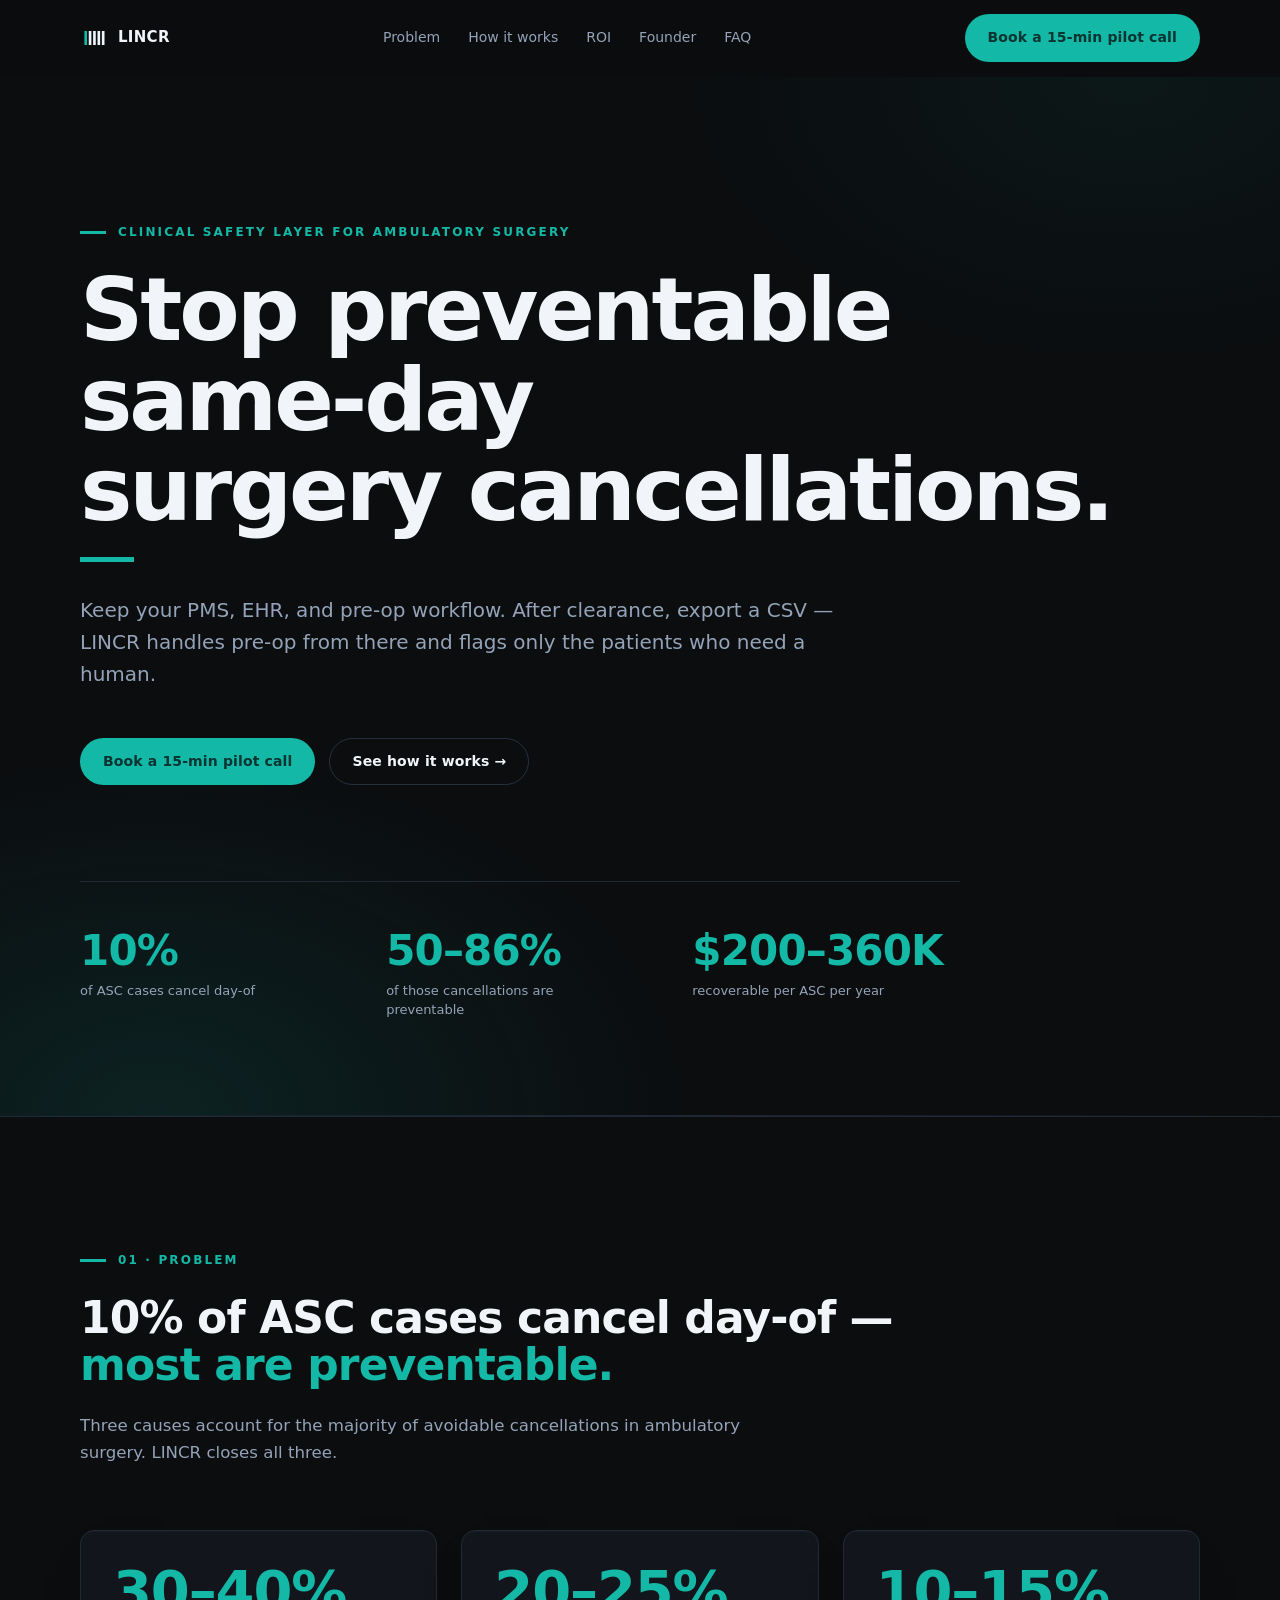
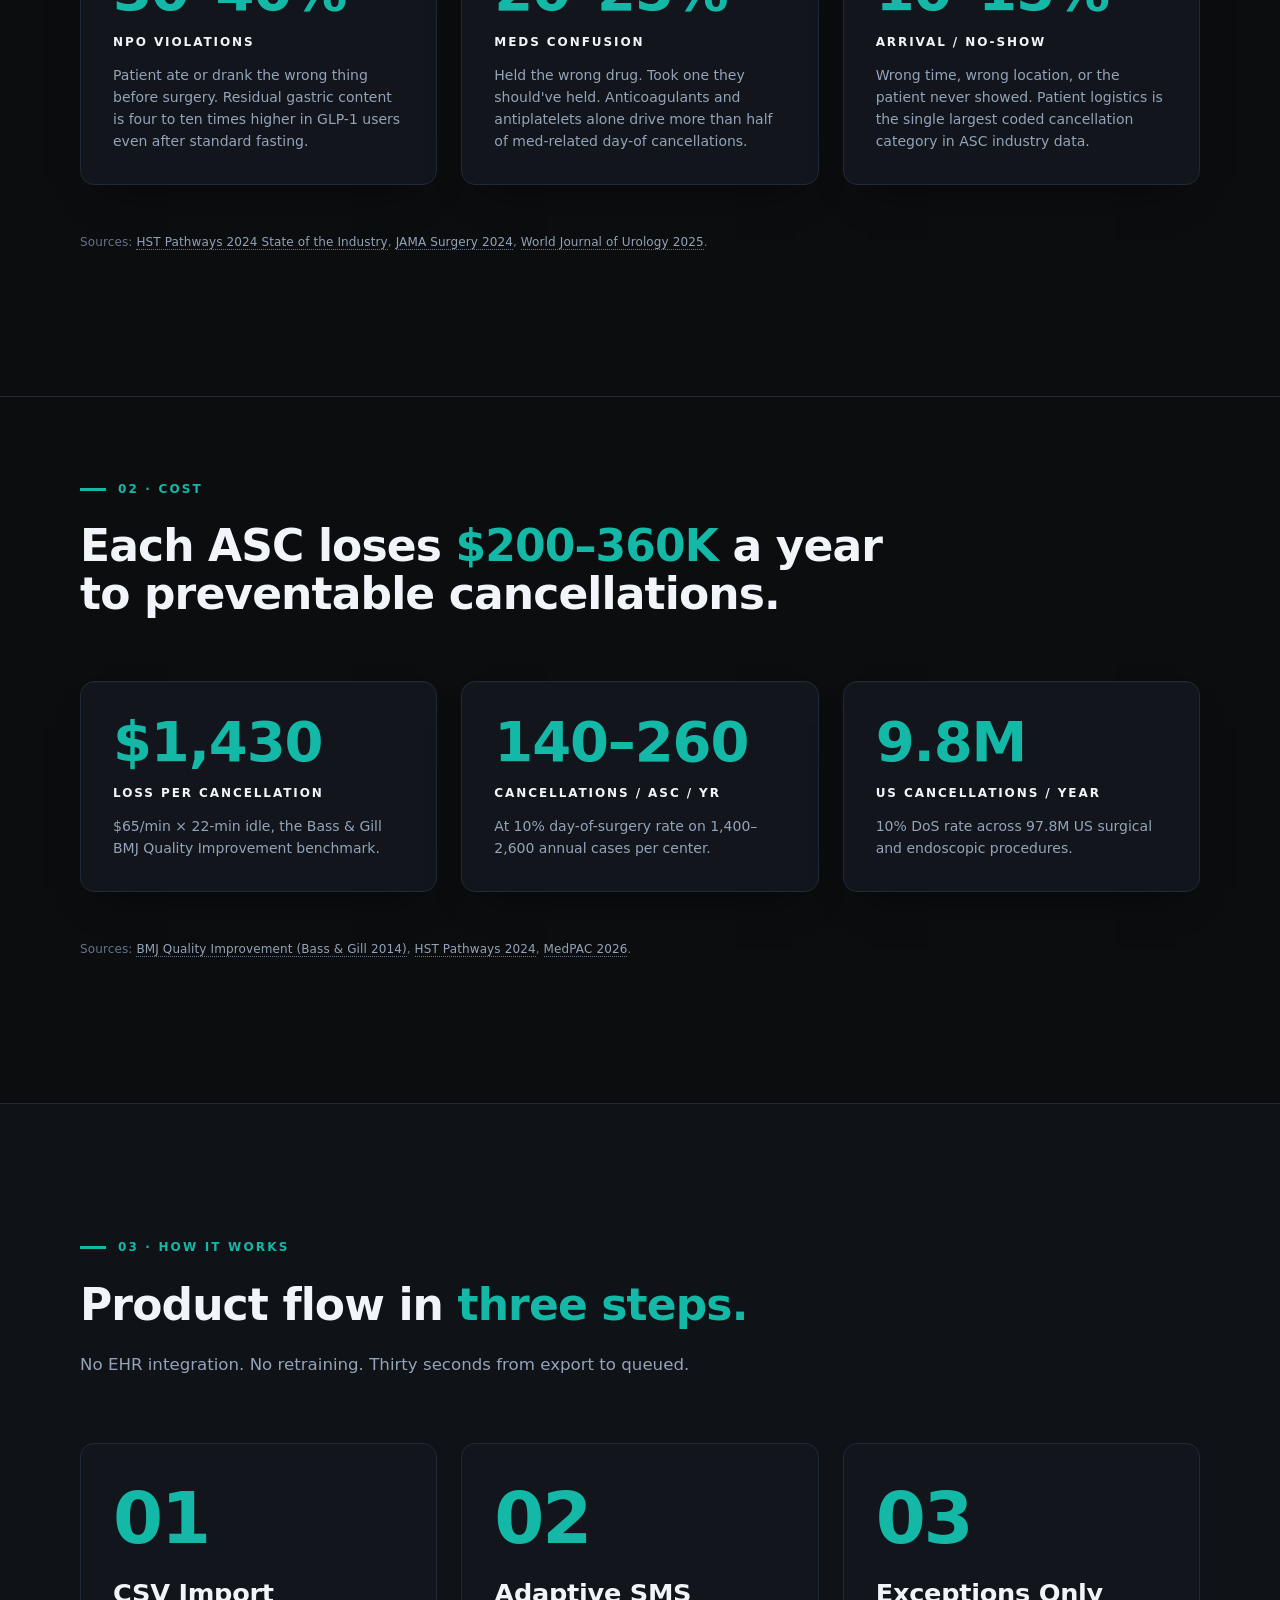
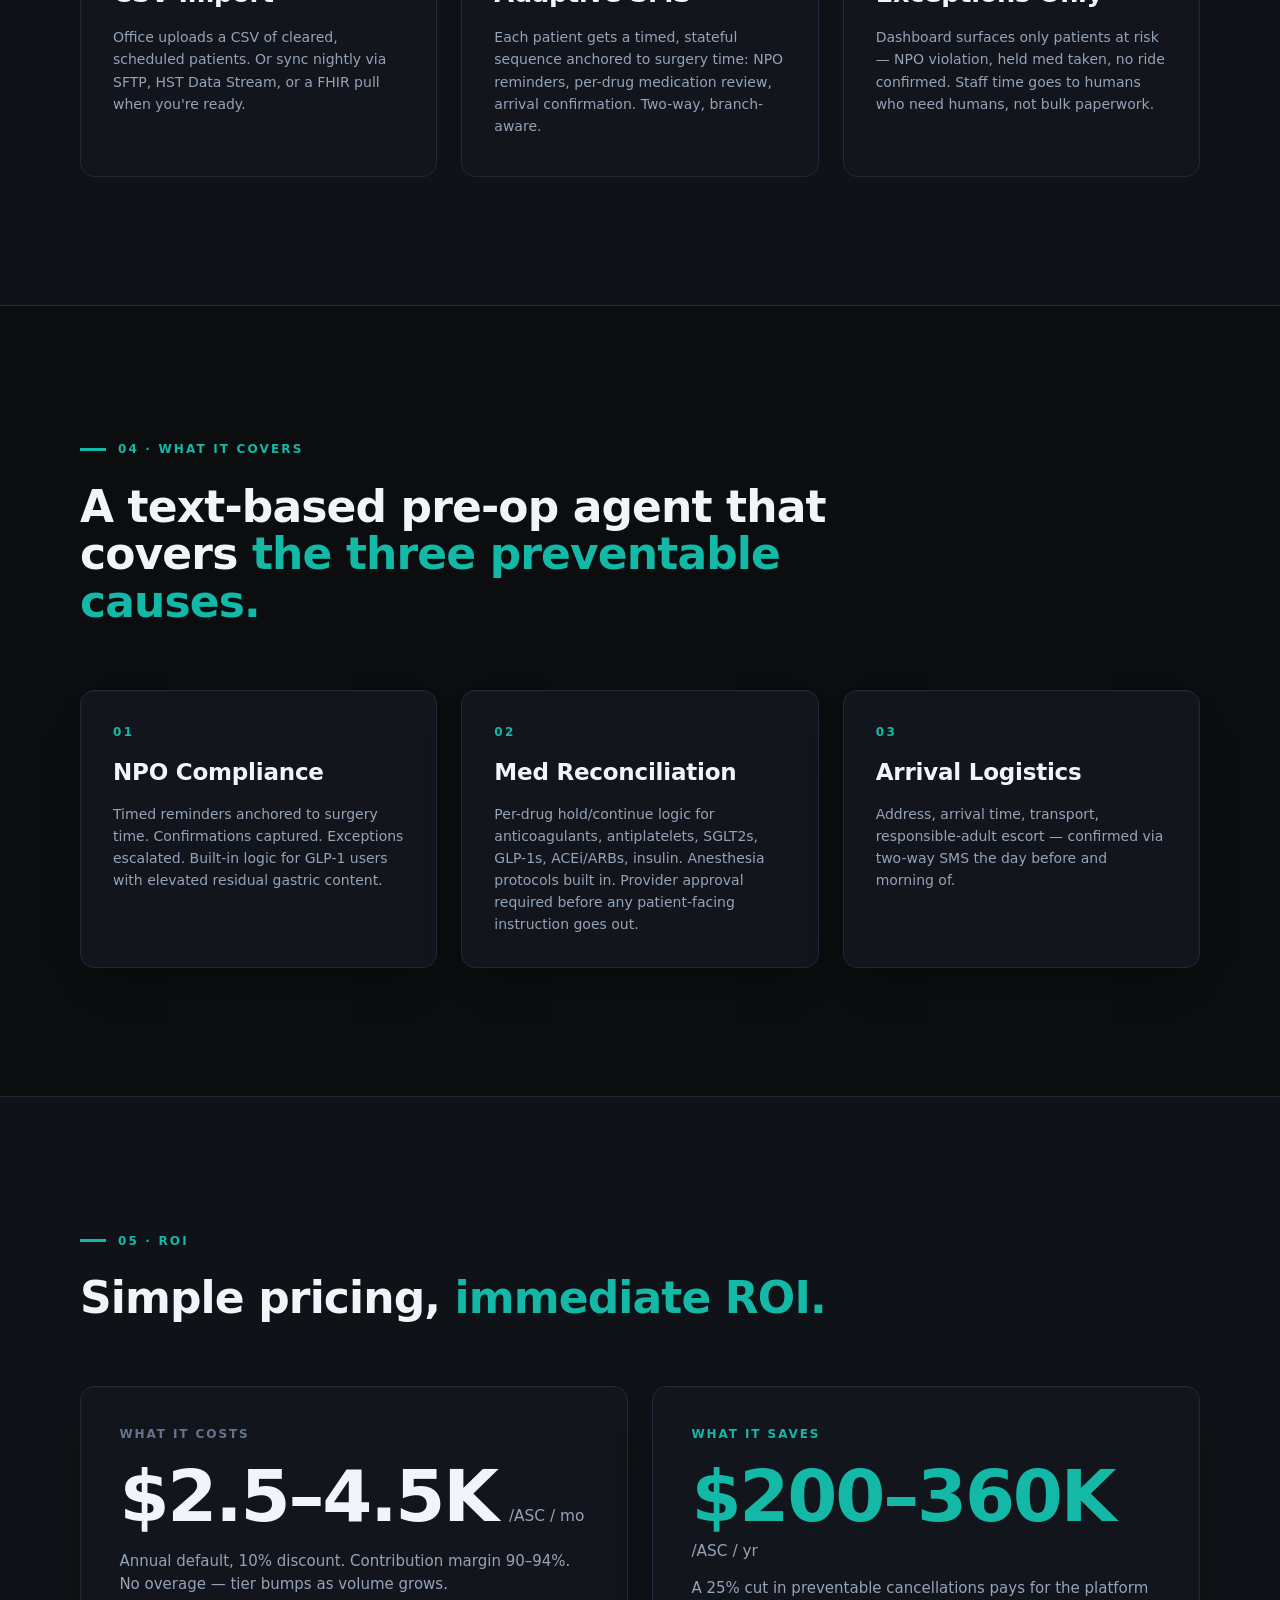
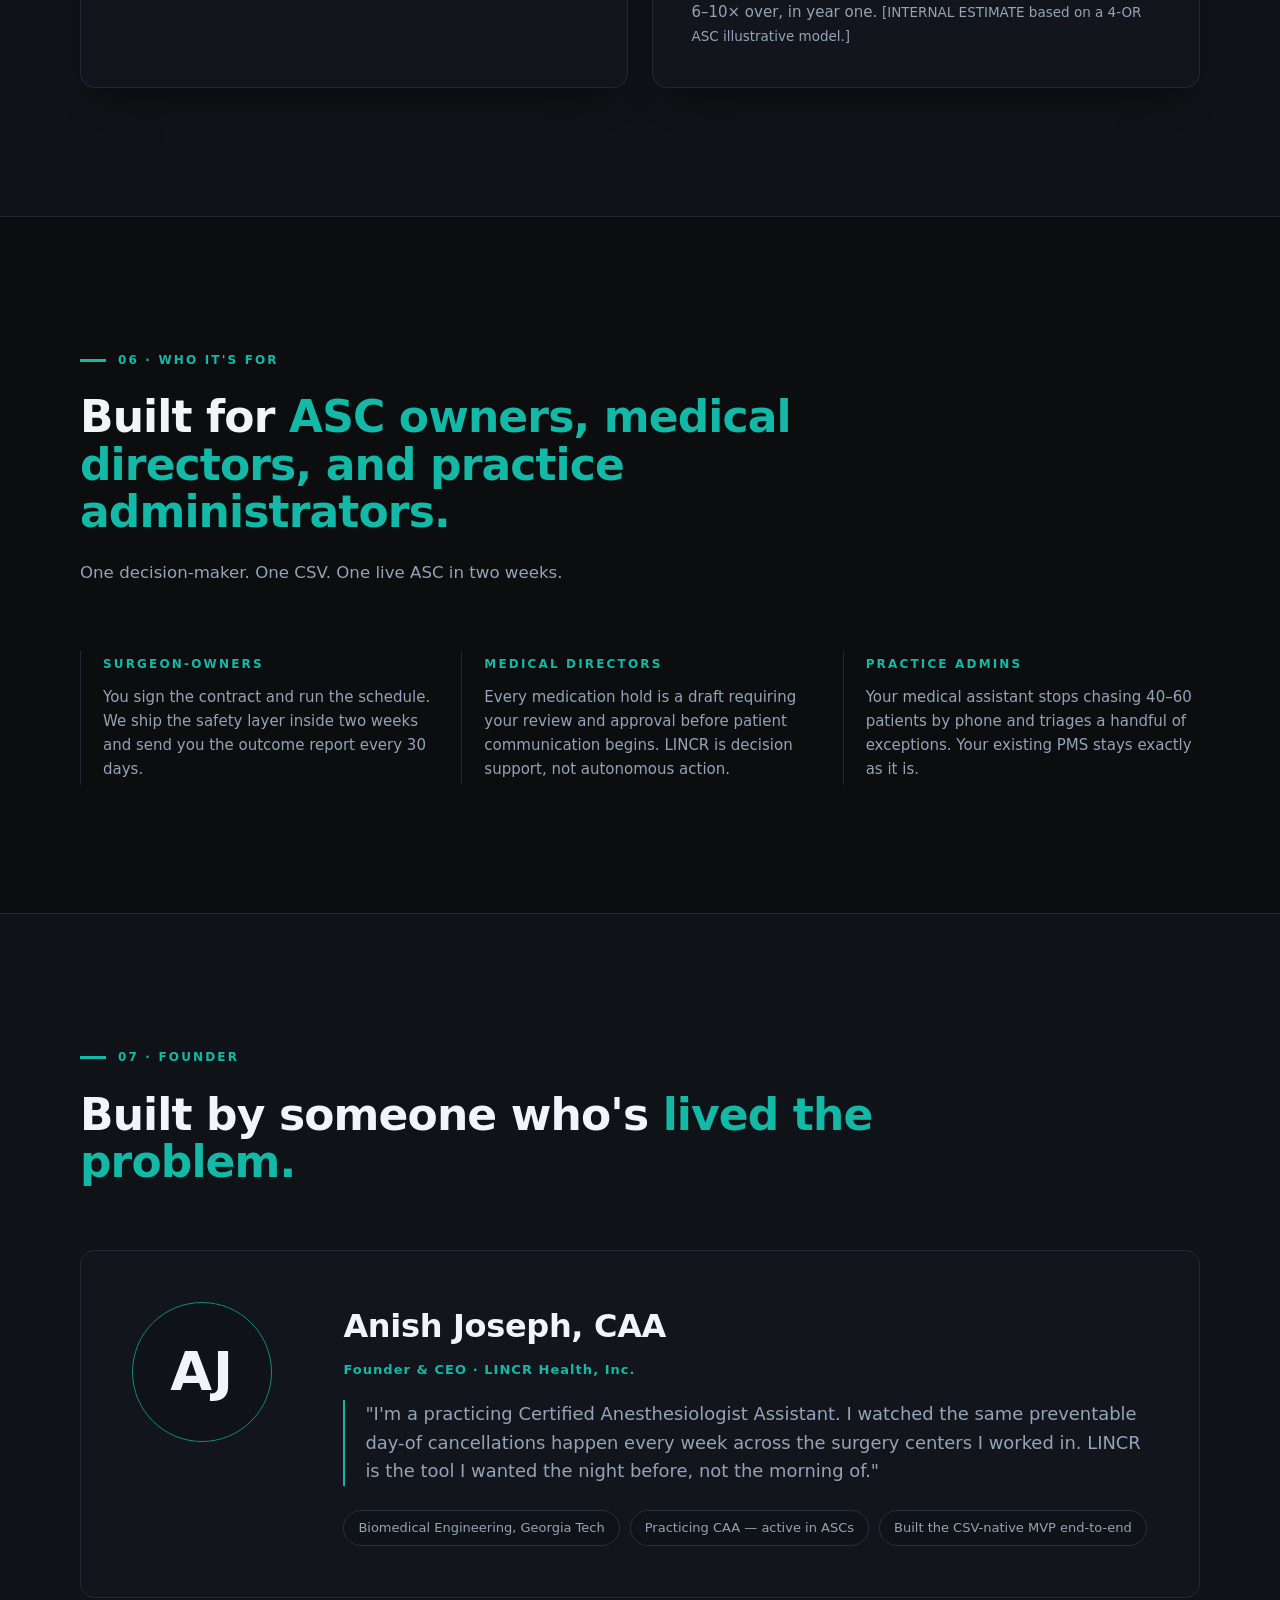
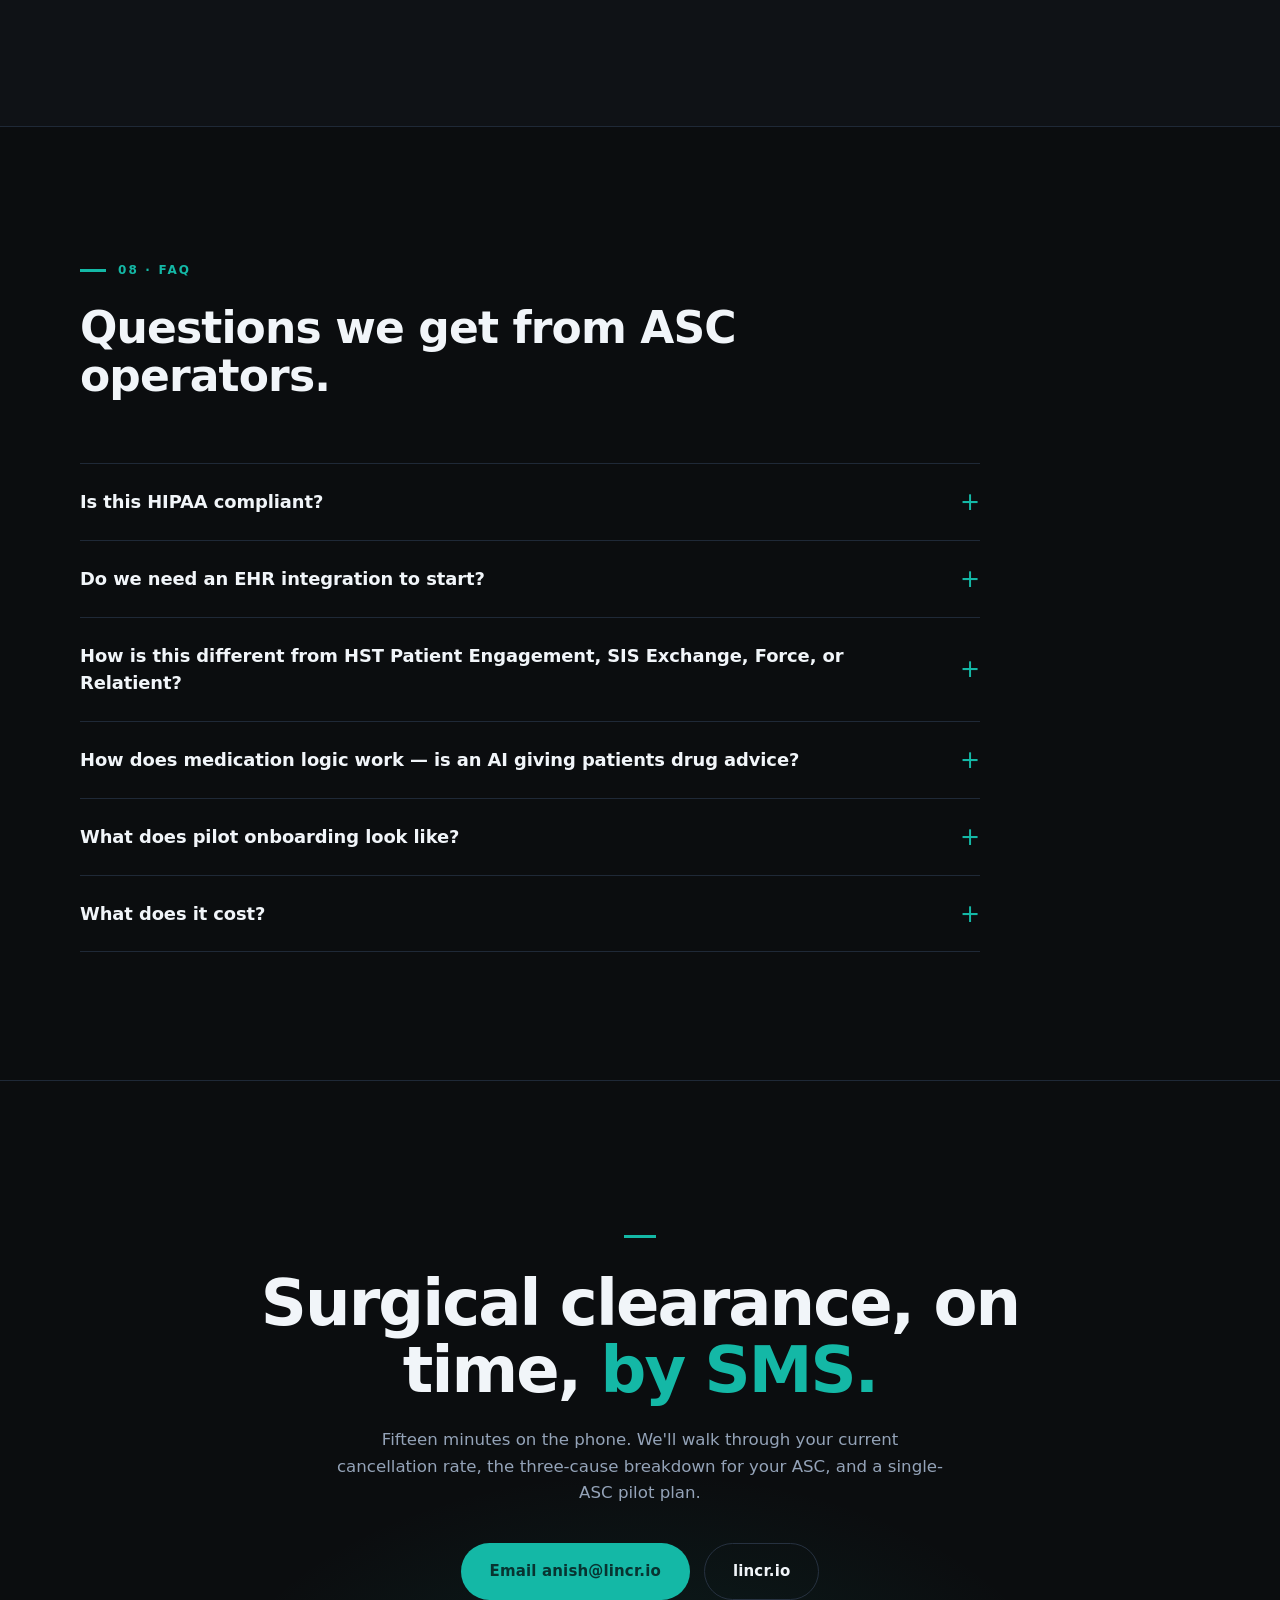
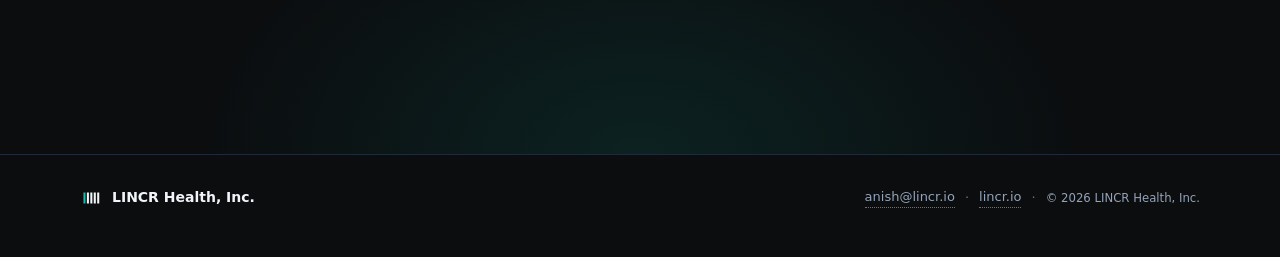
==== commit d1453f4e: "Rename LINCR-SMS to LINCR" ====
--- a/index.html
+++ b/index.html
@@ -3,9 +3,9 @@
 <head>
   <meta charset="utf-8" />
   <meta name="viewport" content="width=device-width, initial-scale=1" />
-  <title>LINCR-SMS — Stop preventable same-day surgery cancellations</title>
+  <title>LINCR — Stop preventable same-day surgery cancellations</title>
   <meta name="description" content="A clinical safety layer for ambulatory surgery. CSV-in, stateful SMS for NPO, medication holds, and arrival logistics. Flag only the patients who need a human." />
-  <meta property="og:title" content="LINCR-SMS — Surgical clearance, on time, by SMS." />
+  <meta property="og:title" content="LINCR — Surgical clearance, on time, by SMS." />
   <meta property="og:description" content="Stop preventable same-day surgery cancellations. NPO. Medication holds. Arrival logistics. Keep your PMS, export a CSV — LINCR handles pre-op from there." />
 
   <link rel="icon" href="data:image/svg+xml,%3Csvg xmlns='http://www.w3.org/2000/svg' viewBox='0 0 32 32'%3E%3Crect width='32' height='32' fill='%230B0D0F'/%3E%3Crect x='5' y='8' width='3' height='16' fill='%2314B8A6'/%3E%3Crect x='10' y='8' width='3' height='16' fill='%23F1F5F9'/%3E%3C/svg%3E" />
@@ -20,7 +20,7 @@
   <!-- Nav -->
   <header class="nav" id="nav">
     <div class="container nav__inner">
-      <a href="#top" class="brand" aria-label="LINCR-SMS home">
+      <a href="#top" class="brand" aria-label="LINCR home">
         <svg class="brand__mark" width="28" height="28" viewBox="0 0 32 32" aria-hidden="true">
           <rect x="5" y="8" width="3" height="16" fill="#14B8A6" />
           <rect x="10" y="8" width="3" height="16" fill="currentColor" />
@@ -28,7 +28,7 @@
           <rect x="20" y="8" width="3" height="16" fill="currentColor" />
           <rect x="25" y="8" width="3" height="16" fill="currentColor" />
         </svg>
-        <span class="brand__word">LINCR<span class="brand__sep">–</span>SMS</span>
+        <span class="brand__word">LINCR</span>
       </a>
       <nav class="nav__links" aria-label="Primary">
         <a href="#problem">Problem</a>
@@ -86,7 +86,7 @@
           </h2>
           <p class="lead">
             Three causes account for the majority of avoidable cancellations in ambulatory surgery.
-            LINCR-SMS closes all three.
+            LINCR closes all three.
           </p>
         </div>
 
@@ -338,7 +338,7 @@
             <p class="founder__quote">
               "I'm a practicing Certified Anesthesiologist Assistant. I watched the same
               preventable day-of cancellations happen every week across the surgery centers I worked in.
-              LINCR-SMS is the tool I wanted the night before, not the morning of."
+              LINCR is the tool I wanted the night before, not the morning of."
             </p>
             <ul class="chips">
               <li>Biomedical Engineering, Georgia Tech</li>
@@ -436,7 +436,7 @@
           the three-cause breakdown for your ASC, and a single-ASC pilot plan.
         </p>
         <div class="cta__actions">
-          <a class="btn btn--primary btn--lg" href="mailto:anish@lincr.io?subject=LINCR-SMS%20pilot%20call">Email anish@lincr.io</a>
+          <a class="btn btn--primary btn--lg" href="mailto:anish@lincr.io?subject=LINCR%20pilot%20call">Email anish@lincr.io</a>
           <a class="btn btn--ghost btn--lg" href="https://lincr.io" target="_blank" rel="noopener">lincr.io</a>
         </div>
       </div>
--- a/styles.css
+++ b/styles.css
@@ -1,5 +1,5 @@
 /* ============================================================
-   LINCR-SMS landing — palette matched to pitch deck
+   LINCR landing — palette matched to pitch deck
    ============================================================ */
 :root {
   --bg:        #0B0D0F;   /* near-black slate */
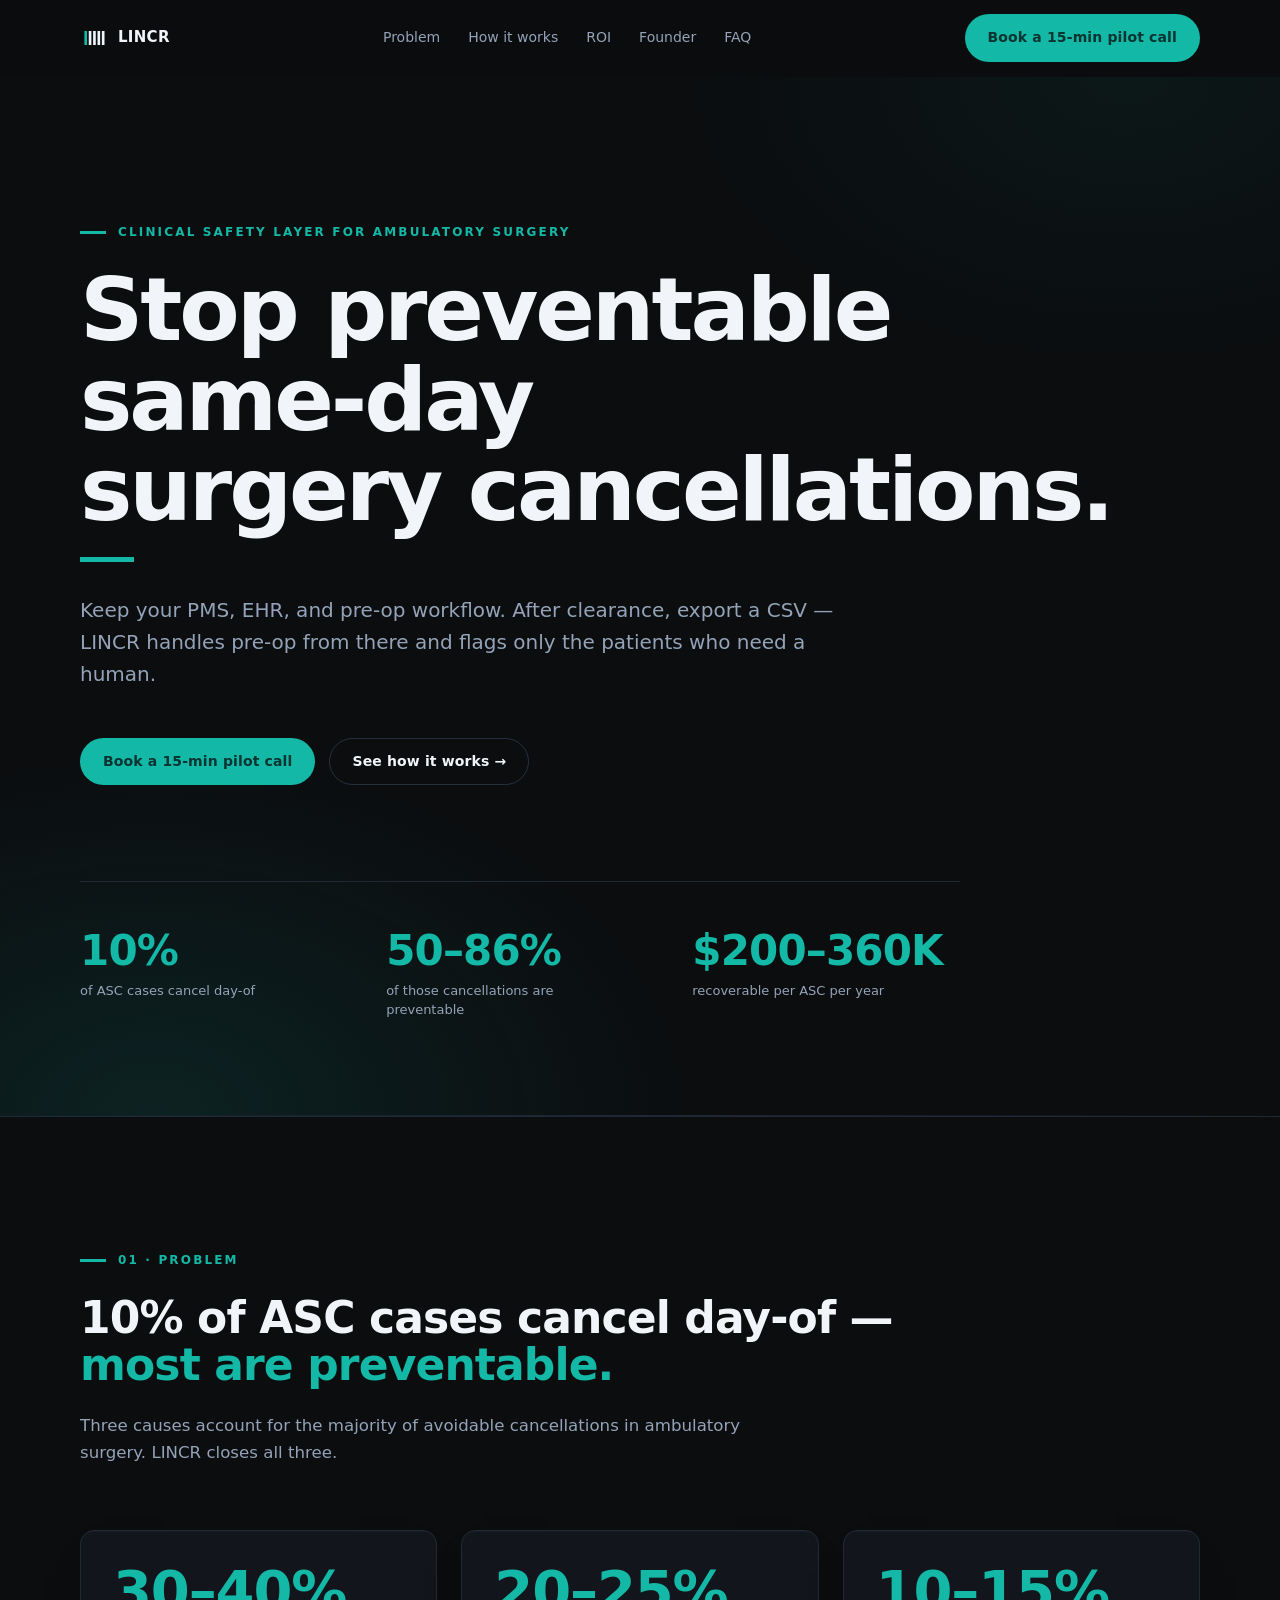
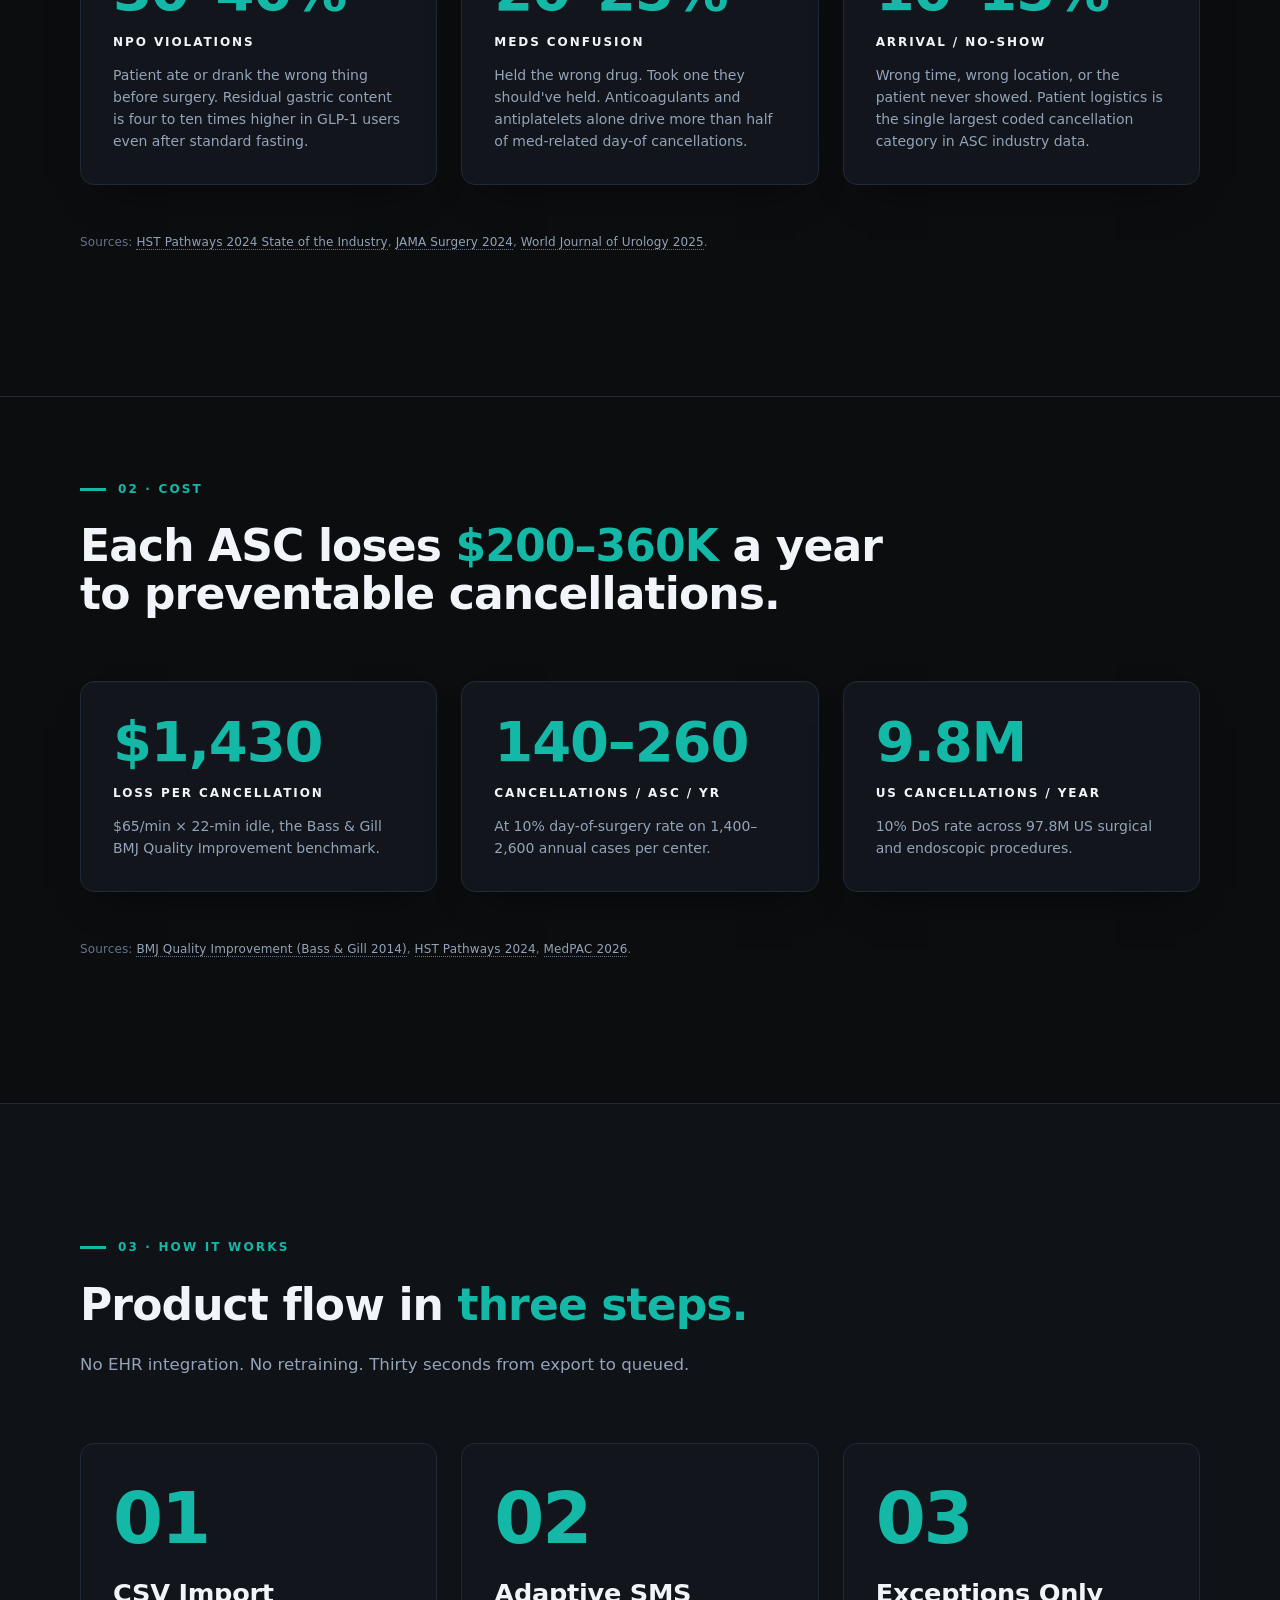
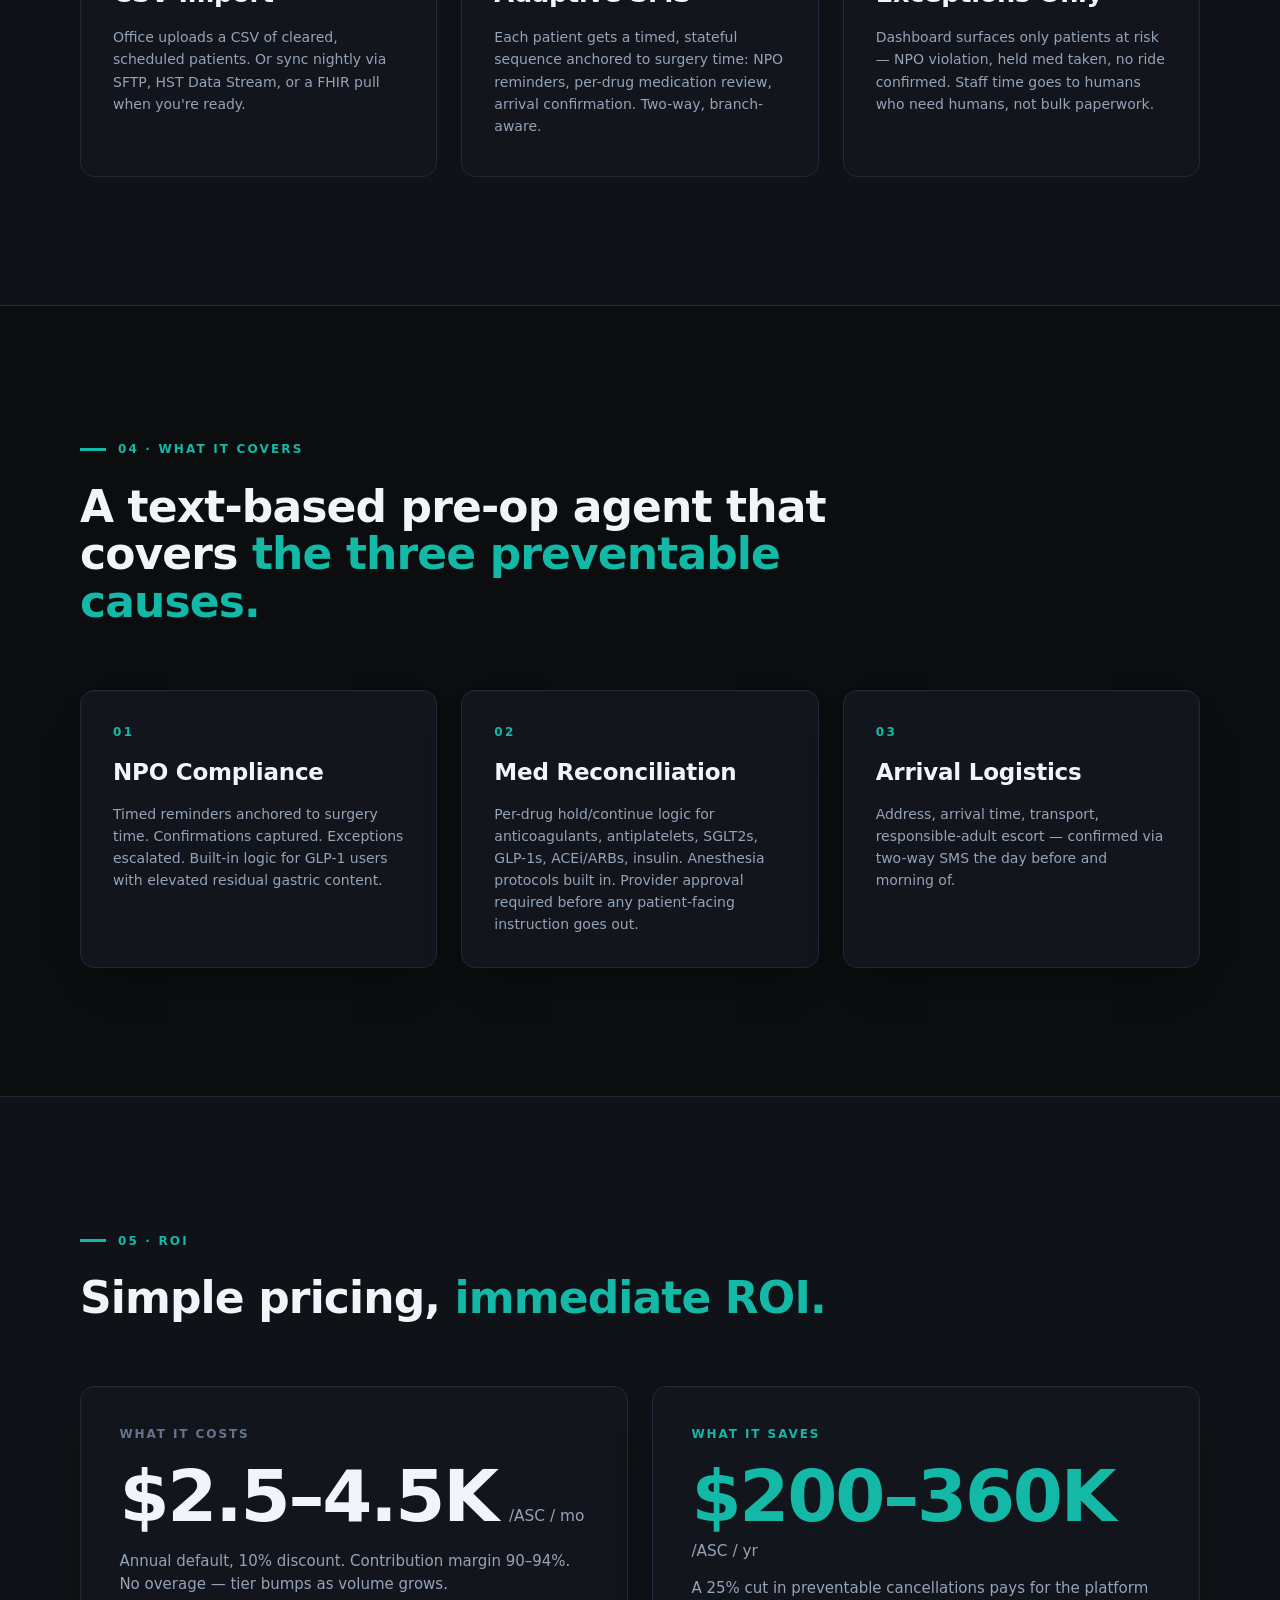
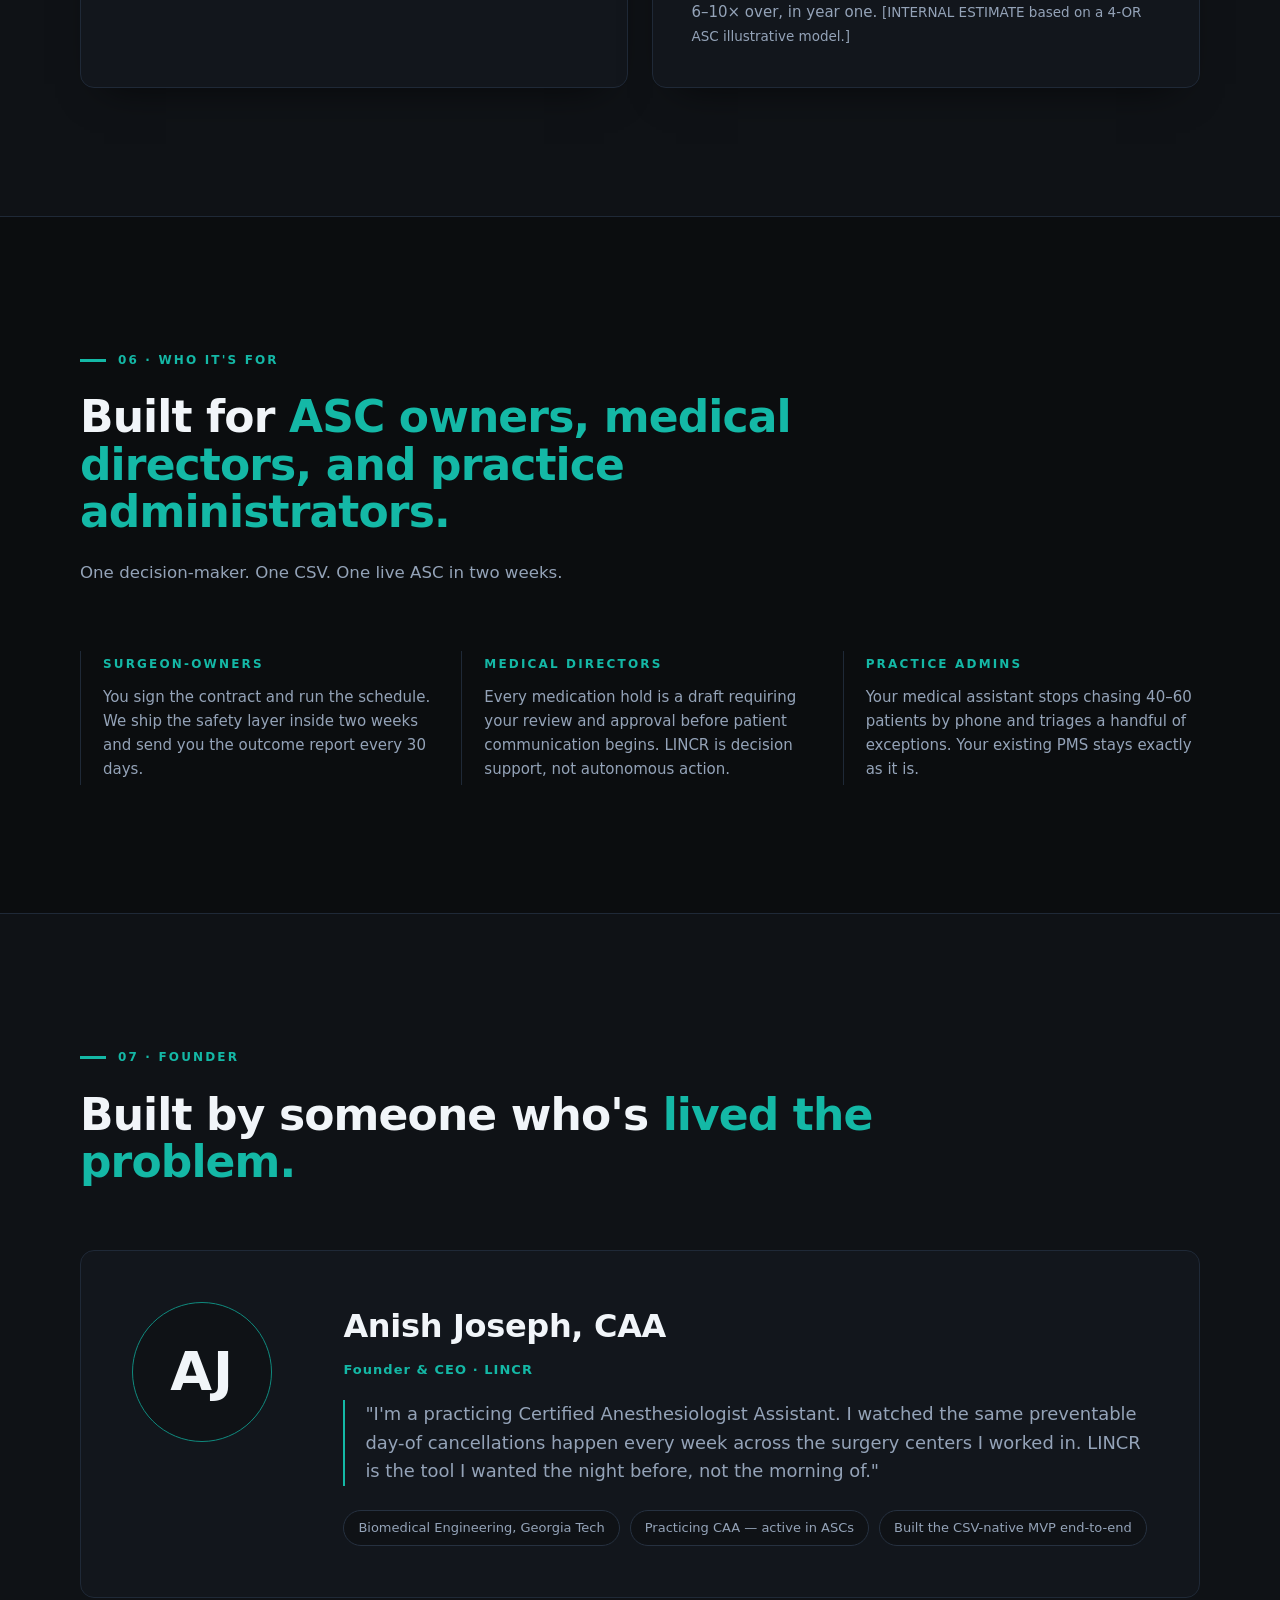
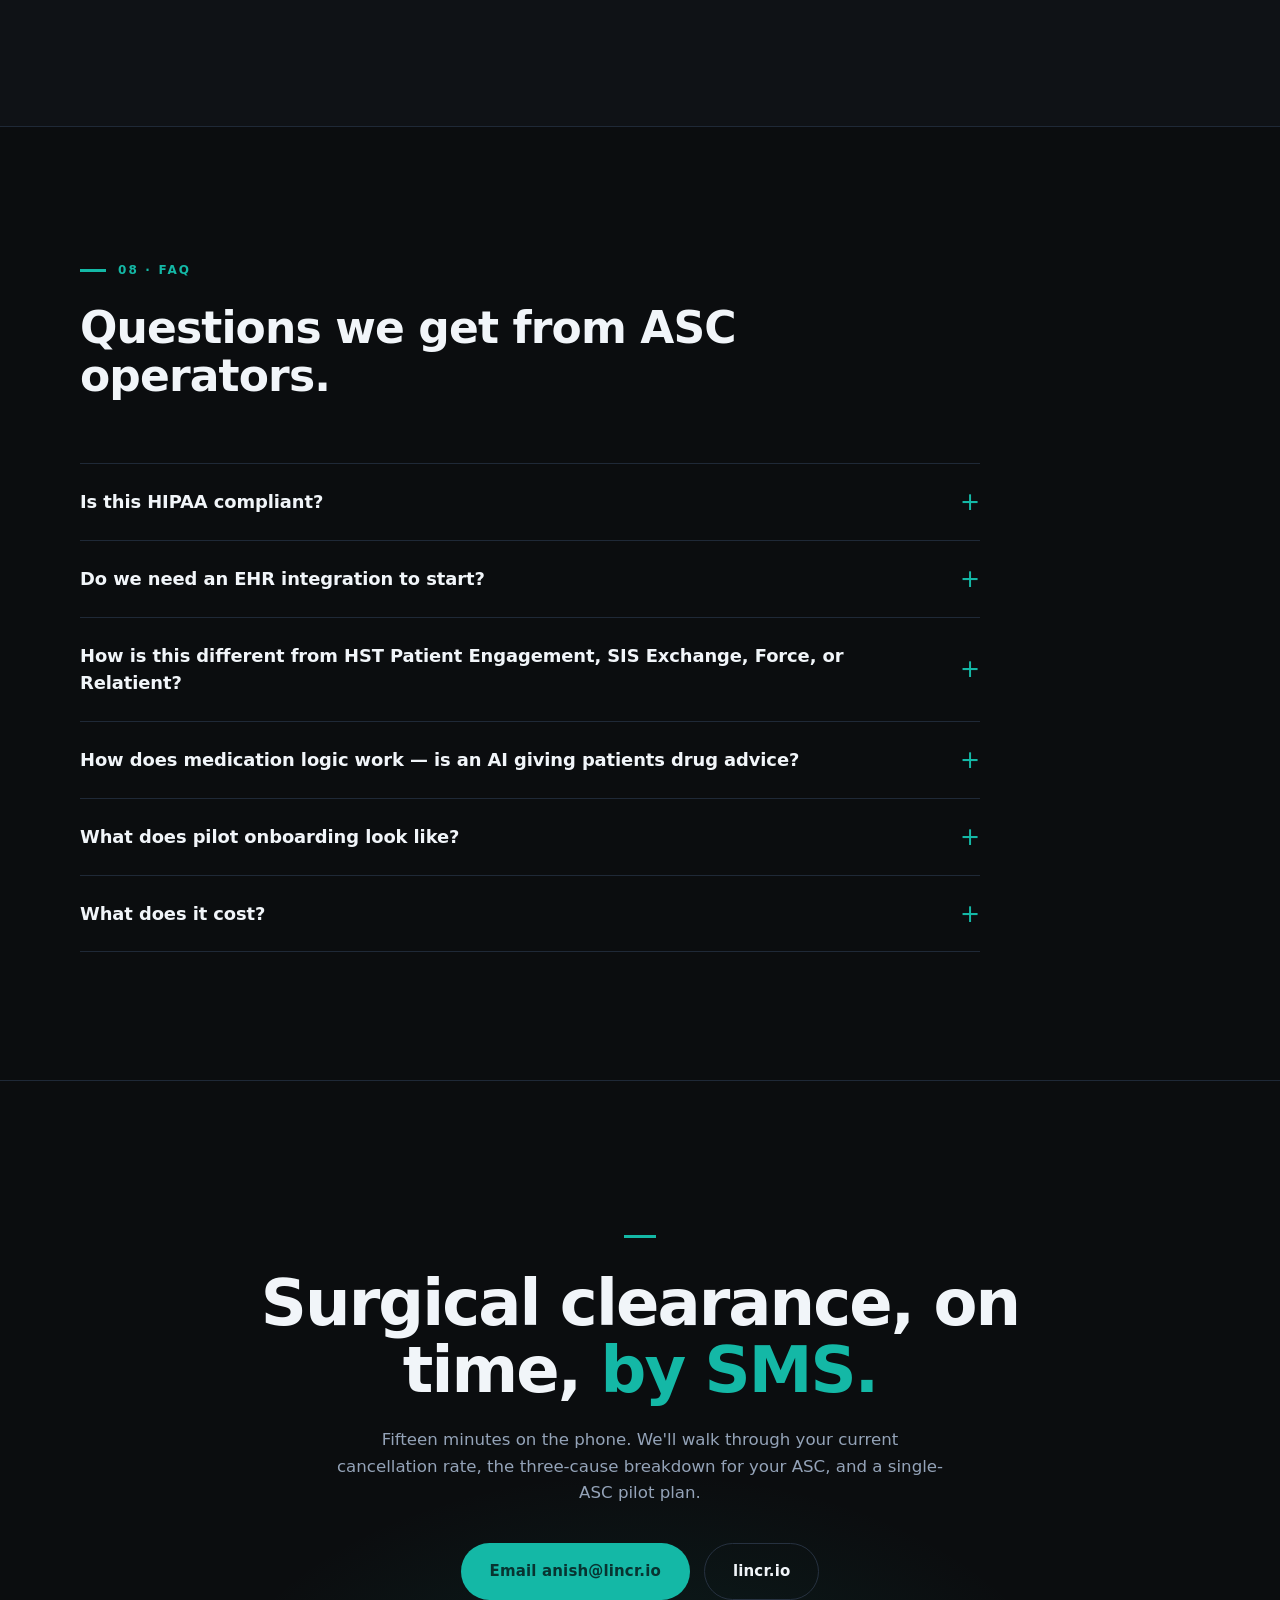
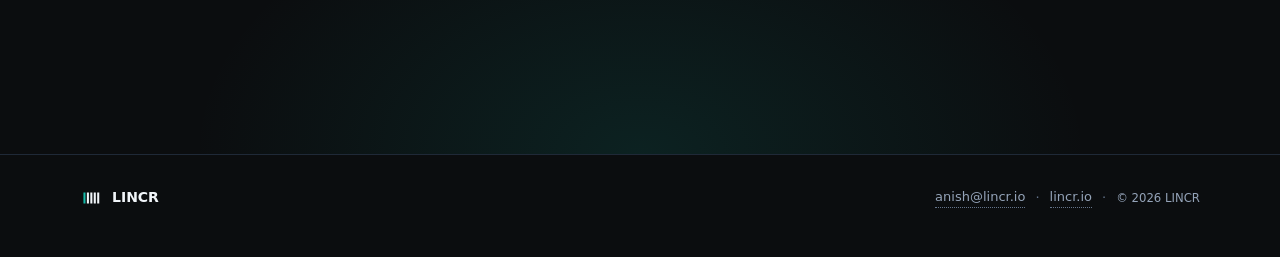
==== commit a130dca8: "Drop Health, Inc. — brand is just LINCR" ====
--- a/index.html
+++ b/index.html
@@ -334,7 +334,7 @@
           <div class="founder__avatar" aria-hidden="true">AJ</div>
           <div class="founder__body">
             <div class="founder__name">Anish Joseph, CAA</div>
-            <div class="founder__role">Founder &amp; CEO · LINCR Health, Inc.</div>
+            <div class="founder__role">Founder &amp; CEO · LINCR</div>
             <p class="founder__quote">
               "I'm a practicing Certified Anesthesiologist Assistant. I watched the same
               preventable day-of cancellations happen every week across the surgery centers I worked in.
@@ -453,14 +453,14 @@
           <rect x="20" y="8" width="3" height="16" fill="currentColor" />
           <rect x="25" y="8" width="3" height="16" fill="currentColor" />
         </svg>
-        <span>LINCR Health, Inc.</span>
+        <span>LINCR</span>
       </div>
       <div class="footer__meta">
         <a href="mailto:anish@lincr.io">anish@lincr.io</a>
         <span class="footer__dot">·</span>
         <a href="https://lincr.io" target="_blank" rel="noopener">lincr.io</a>
         <span class="footer__dot">·</span>
-        <span class="muted">© 2026 LINCR Health, Inc.</span>
+        <span class="muted">© 2026 LINCR</span>
       </div>
     </div>
   </footer>
